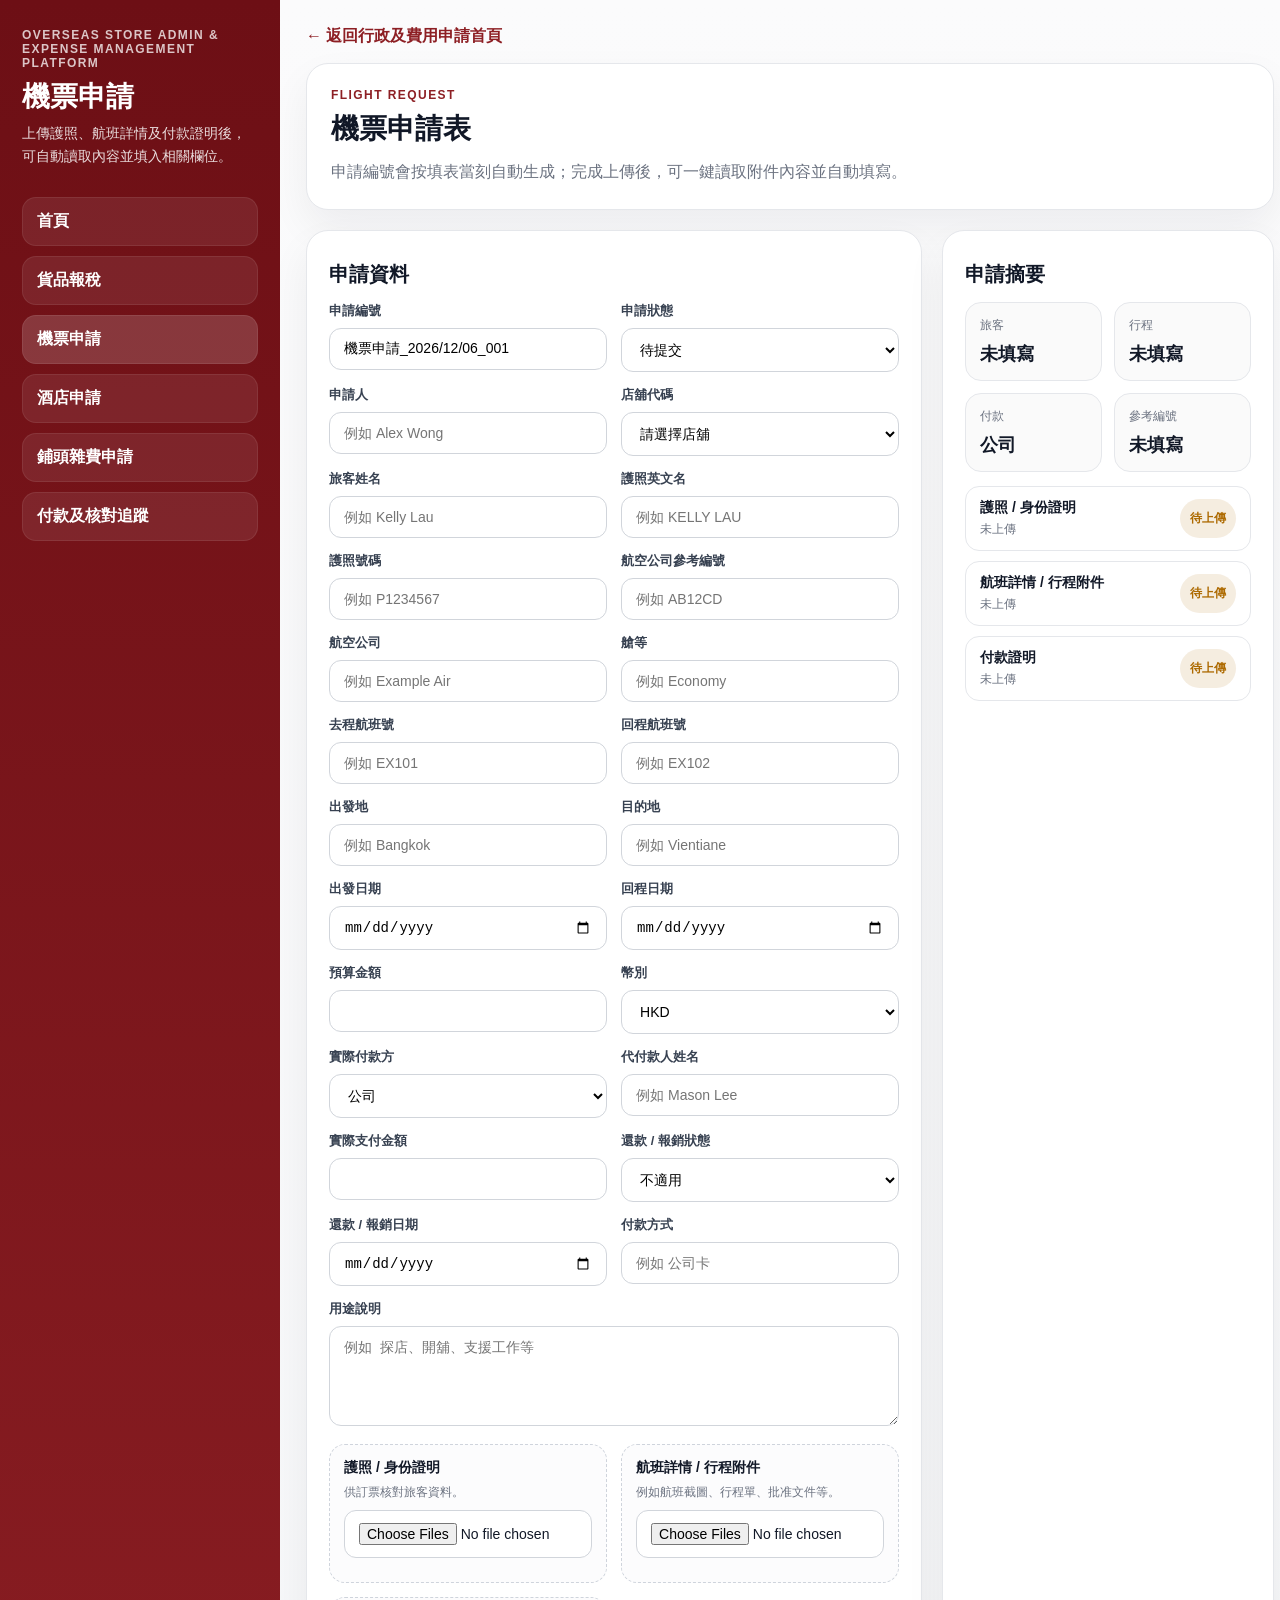
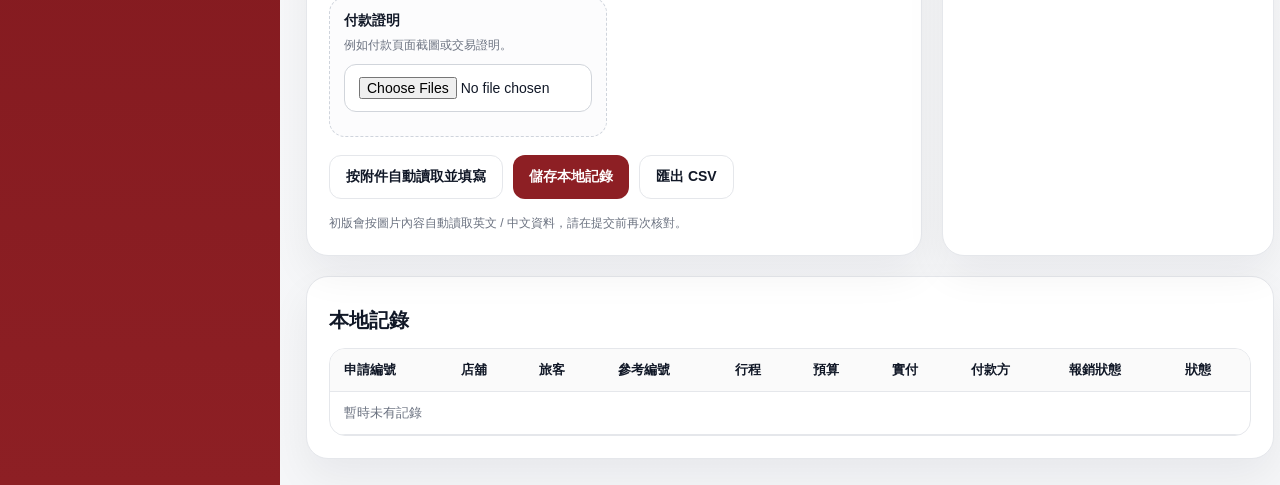
==== modules/flight.html @ 4c0ec584 "Update form automation" ====
<!DOCTYPE html>
<html lang="zh-HK">
<head>
  <meta charset="UTF-8" />
  <meta name="viewport" content="width=device-width, initial-scale=1.0" />
  <title>機票申請｜海外分店行政及費用管理平台</title>
  <link rel="stylesheet" href="../assets/css/styles.css" />
</head>
<body>
  <div class="shell">
    <aside class="sidebar">
      <div class="brand-block">
        <div class="brand-en">Overseas Store Admin &amp; Expense Management Platform</div>
        <h1>機票申請</h1>
        <p>上傳護照、航班詳情及付款證明後，可自動讀取內容並填入相關欄位。</p>
      </div>
      <nav class="menu">
        <a class="menu-item" href="../index.html">首頁</a>
        <a class="menu-item" href="tax.html">貨品報稅</a>
        <a class="menu-item active" href="flight.html">機票申請</a>
        <a class="menu-item" href="hotel.html">酒店申請</a>
        <a class="menu-item" href="store-expense.html">鋪頭雜費申請</a>
        <a class="menu-item" href="payment-tracking.html">付款及核對追蹤</a>
      </nav>
    </aside>

    <main class="main-content">
      <a class="top-link" href="../index.html">← 返回行政及費用申請首頁</a>
      <section class="module-top">
        <div class="module-eyebrow">Flight Request</div>
        <h2>機票申請表</h2>
        <p>申請編號會按填表當刻自動生成；完成上傳後，可一鍵讀取附件內容並自動填寫。</p>
      </section>

      <div class="module-layout">
        <section class="form-card">
          <h3>申請資料</h3>
          <div class="form-grid">
            <div class="field"><label for="requestNo">申請編號</label><input id="requestNo" readonly /></div>
            <div class="field"><label for="status">申請狀態</label><select id="status"><option>待提交</option><option>待審批</option><option>待訂票</option><option>已訂票</option><option>已完成</option></select></div>
            <div class="field"><label for="applicant">申請人</label><input id="applicant" placeholder="例如 Alex Wong" /></div>
            <div class="field"><label for="storeDept">店舖代碼</label><select id="storeDept"><option value="">請選擇店舖</option><option>BA3</option><option>BA5</option><option>BA8</option><option>BA9</option><option>BAA</option><option>BAB</option><option>BAC</option><option>LA1</option><option>AU4</option></select></div>
            <div class="field"><label for="traveler">旅客姓名</label><input id="traveler" placeholder="例如 Kelly Lau" /></div>
            <div class="field"><label for="passportName">護照英文名</label><input id="passportName" placeholder="例如 KELLY LAU" /></div>
            <div class="field"><label for="passportNo">護照號碼</label><input id="passportNo" placeholder="例如 P1234567" /></div>
            <div class="field"><label for="bookingReference">航空公司參考編號</label><input id="bookingReference" placeholder="例如 AB12CD" /></div>
            <div class="field"><label for="airline">航空公司</label><input id="airline" placeholder="例如 Example Air" /></div>
            <div class="field"><label for="cabinClass">艙等</label><input id="cabinClass" placeholder="例如 Economy" /></div>
            <div class="field"><label for="outboundFlightNo">去程航班號</label><input id="outboundFlightNo" placeholder="例如 EX101" /></div>
            <div class="field"><label for="returnFlightNo">回程航班號</label><input id="returnFlightNo" placeholder="例如 EX102" /></div>
            <div class="field"><label for="fromCity">出發地</label><input id="fromCity" placeholder="例如 Bangkok" /></div>
            <div class="field"><label for="toCity">目的地</label><input id="toCity" placeholder="例如 Vientiane" /></div>
            <div class="field"><label for="departDate">出發日期</label><input id="departDate" type="date" /></div>
            <div class="field"><label for="returnDate">回程日期</label><input id="returnDate" type="date" /></div>
            <div class="field"><label for="budget">預算金額</label><input id="budget" type="number" step="0.01" /></div>
            <div class="field"><label for="currency">幣別</label><select id="currency"><option>HKD</option><option>THB</option><option>USD</option><option>RMB</option></select></div>
            <div class="field"><label for="paymentOwner">實際付款方</label><select id="paymentOwner"><option>公司</option><option>申請人</option><option>其他同事代付</option></select></div>
            <div class="field"><label for="advancePayerName">代付款人姓名</label><input id="advancePayerName" placeholder="例如 Mason Lee" /></div>
            <div class="field"><label for="paidAmount">實際支付金額</label><input id="paidAmount" type="number" step="0.01" /></div>
            <div class="field"><label for="reimbursementStatus">還款 / 報銷狀態</label><select id="reimbursementStatus"><option>不適用</option><option>待報銷</option><option>待還款</option><option>已報銷</option><option>已還款</option></select></div>
            <div class="field"><label for="reimbursementDate">還款 / 報銷日期</label><input id="reimbursementDate" type="date" /></div>
            <div class="field"><label for="paymentMethod">付款方式</label><input id="paymentMethod" placeholder="例如 公司卡" /></div>
            <div class="field full"><label for="purpose">用途說明</label><textarea id="purpose" placeholder="例如 探店、開舖、支援工作等"></textarea></div>
          </div>

          <div class="upload-grid">
            <div class="upload-box">
              <h4>護照 / 身份證明</h4>
              <p>供訂票核對旅客資料。</p>
              <input id="passportFile" type="file" accept="image/*,.pdf" multiple />
              <div class="preview-grid" id="passportPreview"></div>
            </div>
            <div class="upload-box">
              <h4>航班詳情 / 行程附件</h4>
              <p>例如航班截圖、行程單、批准文件等。</p>
              <input id="itineraryFile" type="file" accept="image/*,.pdf" multiple />
              <div class="preview-grid" id="itineraryPreview"></div>
            </div>
            <div class="upload-box">
              <h4>付款證明</h4>
              <p>例如付款頁面截圖或交易證明。</p>
              <input id="paymentFile" type="file" accept="image/*,.pdf" multiple />
              <div class="preview-grid" id="paymentPreview"></div>
            </div>
          </div>

          <div class="button-row">
            <button class="btn btn-secondary" id="ocrBtn" type="button">按附件自動讀取並填寫</button>
            <button class="btn btn-primary" id="saveBtn">儲存本地記錄</button>
            <button class="btn btn-secondary" id="exportBtn">匯出 CSV</button>
          </div>
          <div class="note" id="ocrStatus">初版會按圖片內容自動讀取英文 / 中文資料，請在提交前再次核對。</div>
        </section>

        <aside class="status-card">
          <h3>申請摘要</h3>
          <div class="summary-grid">
            <div class="summary-box"><span>旅客</span><strong id="travelerSummary">未填寫</strong></div>
            <div class="summary-box"><span>行程</span><strong id="tripSummary">未填寫</strong></div>
            <div class="summary-box"><span>付款</span><strong id="paymentSummary">未填寫</strong></div>
            <div class="summary-box"><span>參考編號</span><strong id="bookingSummary">未填寫</strong></div>
          </div>
          <div class="status-list">
            <div class="status-item"><div><strong>護照 / 身份證明</strong><span id="passportMeta">未上傳</span></div><div id="passportBadge" class="badge warn">待上傳</div></div>
            <div class="status-item"><div><strong>航班詳情 / 行程附件</strong><span id="itineraryMeta">未上傳</span></div><div id="itineraryBadge" class="badge warn">待上傳</div></div>
            <div class="status-item"><div><strong>付款證明</strong><span id="paymentMeta">未上傳</span></div><div id="paymentBadge" class="badge warn">待上傳</div></div>
          </div>
        </aside>
      </div>

      <section class="table-card">
        <h3>本地記錄</h3>
        <div class="table-wrap">
          <table>
            <thead><tr><th>申請編號</th><th>店舖</th><th>旅客</th><th>參考編號</th><th>行程</th><th>預算</th><th>實付</th><th>付款方</th><th>報銷狀態</th><th>狀態</th></tr></thead>
            <tbody id="recordsBody"><tr><td colspan="10" class="empty-cell">暫時未有記錄</td></tr></tbody>
          </table>
        </div>
      </section>
    </main>
  </div>

  <script src="../assets/js/app.js"></script>
  <script>
    const MODULE_LABEL = '機票申請';
    const MODULE_KEY = 'flight';
    const requestNoEl = document.getElementById('requestNo');
    const fileStore = { passport: [], itinerary: [], payment: [] };
    const previewMap = { passport: document.getElementById('passportPreview'), itinerary: document.getElementById('itineraryPreview'), payment: document.getElementById('paymentPreview') };
    const metaMap = { passport: document.getElementById('passportMeta'), itinerary: document.getElementById('itineraryMeta'), payment: document.getElementById('paymentMeta') };
    const badgeMap = { passport: document.getElementById('passportBadge'), itinerary: document.getElementById('itineraryBadge'), payment: document.getElementById('paymentBadge') };
    const travelerSummary = document.getElementById('travelerSummary');
    const tripSummary = document.getElementById('tripSummary');
    const paymentSummary = document.getElementById('paymentSummary');
    const bookingSummary = document.getElementById('bookingSummary');
    const recordsBody = document.getElementById('recordsBody');
    const ocrStatus = document.getElementById('ocrStatus');

    function setBadge(el, text, type) { el.className = `badge ${type}`; el.textContent = text; }
    function readFileAsDataURL(file) { return new Promise((resolve, reject) => { const reader = new FileReader(); reader.onload = () => resolve(reader.result); reader.onerror = reject; reader.readAsDataURL(file); }); }
    async function handleFiles(type, files) {
      const items = [];
      for (const file of files) items.push({ name: file.name, dataUrl: await readFileAsDataURL(file) });
      fileStore[type] = items;
      previewMap[type].innerHTML = items.map(row => `<img src="${row.dataUrl}" alt="${row.name}">`).join('');
      metaMap[type].textContent = items.length ? `${items.length} 個檔案` : '未上傳';
      setBadge(badgeMap[type], items.length ? '已上傳' : '待上傳', items.length ? 'ok' : 'warn');
    }

    function applyFlightData(data) {
      AppUtils.setInputValue(document.getElementById('passportName'), data.passportName);
      AppUtils.setInputValue(document.getElementById('traveler'), data.traveler);
      AppUtils.setInputValue(document.getElementById('passportNo'), data.passportNo);
      AppUtils.setInputValue(document.getElementById('bookingReference'), data.bookingReference);
      AppUtils.setInputValue(document.getElementById('airline'), data.airline);
      AppUtils.setInputValue(document.getElementById('cabinClass'), data.cabinClass);
      AppUtils.setInputValue(document.getElementById('outboundFlightNo'), data.outboundFlightNo);
      AppUtils.setInputValue(document.getElementById('returnFlightNo'), data.returnFlightNo);
      AppUtils.setInputValue(document.getElementById('fromCity'), data.fromCity);
      AppUtils.setInputValue(document.getElementById('toCity'), data.toCity);
      AppUtils.setInputValue(document.getElementById('departDate'), data.departDate);
      AppUtils.setInputValue(document.getElementById('returnDate'), data.returnDate);
      AppUtils.setInputValue(document.getElementById('currency'), data.currency);
      AppUtils.setInputValue(document.getElementById('paidAmount'), data.paidAmount);
      if (!document.getElementById('budget').value && data.paidAmount) AppUtils.setInputValue(document.getElementById('budget'), data.paidAmount);
    }

    function parseFlightData(passportText, itineraryText, paymentText) {
      const data = {};
      const mrzName = AppUtils.parseMrzName(passportText);
      if (mrzName) { data.passportName = mrzName; data.traveler = mrzName; }
      const passportNo = passportText.match(/\b([A-Z]\d{7,8})\b/);
      if (passportNo) data.passportNo = passportNo[1];
      const booking = itineraryText.match(/(?:參考編號|reference|booking|pnr)\s*[:：]?\s*([A-Z0-9]{5,8})/i);
      if (booking) data.bookingReference = booking[1].toUpperCase();
      const airlineLine = itineraryText.match(/([A-Z][A-Za-z .&-]{2,40})\s+([A-Z]{1,3}\s?\d{2,4})\s+(Economy|Business|Premium Economy|First)/i);
      if (airlineLine) { data.airline = airlineLine[1].trim(); data.outboundFlightNo = airlineLine[2].replace(/\s+/g, ''); data.cabinClass = airlineLine[3]; }
      const flightNos = [...itineraryText.matchAll(/\b([A-Z]{1,3}\s?\d{2,4})\b/g)].map(match => match[1].replace(/\s+/g, ''));
      if (flightNos[0]) data.outboundFlightNo = flightNos[0];
      if (flightNos[1]) data.returnFlightNo = flightNos[1];
      const routeMatches = AppUtils.uniqueBy([...itineraryText.matchAll(/([A-Za-z\u4e00-\u9fff]{2,20})\s*\(([A-Z]{3})\)/g)].map(match => ({ city: match[1], code: match[2] })), item => item.code);
      if (routeMatches[0]) data.fromCity = routeMatches[0].city;
      if (routeMatches[1]) data.toCity = routeMatches[1].city;
      const dates = AppUtils.extractDates(itineraryText);
      if (dates[0]) data.departDate = dates[0];
      if (dates[1]) data.returnDate = dates[1];
      const cabin = itineraryText.match(/\b(Economy|Business|Premium Economy|First)\b/i);
      if (cabin) data.cabinClass = cabin[1];
      const totalMoney = AppUtils.findMoneyByKeywords(paymentText, ['總金額', 'total', 'amount']) || AppUtils.largestMoney(paymentText);
      if (totalMoney) { data.currency = totalMoney.currency; data.paidAmount = totalMoney.amount; }
      return data;
    }

    function buildPayload() {
      AppUtils.ensureRequestNo(requestNoEl, MODULE_LABEL, MODULE_KEY);
      return { moduleType: MODULE_LABEL, requestNo: requestNoEl.value.trim(), status: document.getElementById('status').value, applicant: document.getElementById('applicant').value.trim(), storeDept: document.getElementById('storeDept').value.trim(), traveler: document.getElementById('traveler').value.trim(), passportName: document.getElementById('passportName').value.trim(), passportNo: document.getElementById('passportNo').value.trim(), bookingReference: document.getElementById('bookingReference').value.trim(), airline: document.getElementById('airline').value.trim(), cabinClass: document.getElementById('cabinClass').value.trim(), outboundFlightNo: document.getElementById('outboundFlightNo').value.trim(), returnFlightNo: document.getElementById('returnFlightNo').value.trim(), fromCity: document.getElementById('fromCity').value.trim(), toCity: document.getElementById('toCity').value.trim(), departDate: document.getElementById('departDate').value, returnDate: document.getElementById('returnDate').value, budget: Number(document.getElementById('budget').value || 0), currency: document.getElementById('currency').value, paymentOwner: document.getElementById('paymentOwner').value, advancePayerName: document.getElementById('advancePayerName').value.trim(), paidAmount: Number(document.getElementById('paidAmount').value || 0), reimbursementStatus: document.getElementById('reimbursementStatus').value, reimbursementDate: document.getElementById('reimbursementDate').value, paymentMethod: document.getElementById('paymentMethod').value.trim(), purpose: document.getElementById('purpose').value.trim(), files: fileStore, createdAt: new Date().toISOString() };
    }

    function refreshSummary() {
      travelerSummary.textContent = document.getElementById('traveler').value.trim() || '未填寫';
      const fromCity = document.getElementById('fromCity').value.trim();
      const toCity = document.getElementById('toCity').value.trim();
      tripSummary.textContent = fromCity && toCity ? `${fromCity} → ${toCity}` : '未填寫';
      const paymentOwner = document.getElementById('paymentOwner').value;
      const paidAmount = Number(document.getElementById('paidAmount').value || 0);
      paymentSummary.textContent = paidAmount > 0 ? `${paymentOwner} / ${AppUtils.money(paidAmount)}` : paymentOwner || '未填寫';
      bookingSummary.textContent = document.getElementById('bookingReference').value.trim() || '未填寫';
    }

    function renderRecords() {
      const rows = AppUtils.loadRecords(MODULE_KEY);
      recordsBody.innerHTML = rows.length ? rows.map(row => `<tr><td>${AppUtils.escapeHtml(row.requestNo || '')}</td><td>${AppUtils.escapeHtml(row.storeDept || '')}</td><td>${AppUtils.escapeHtml(row.traveler || '')}</td><td>${AppUtils.escapeHtml(row.bookingReference || '')}</td><td>${AppUtils.escapeHtml(row.fromCity || '')} → ${AppUtils.escapeHtml(row.toCity || '')}</td><td>${AppUtils.escapeHtml(AppUtils.money(row.budget))} ${AppUtils.escapeHtml(row.currency || '')}</td><td>${AppUtils.escapeHtml(AppUtils.money(row.paidAmount || 0))}</td><td>${AppUtils.escapeHtml(row.paymentOwner || '')}</td><td>${AppUtils.escapeHtml(row.reimbursementStatus || '')}</td><td>${AppUtils.escapeHtml(row.status || '')}</td></tr>`).join('') : '<tr><td colspan="10" class="empty-cell">暫時未有記錄</td></tr>';
    }

    document.querySelectorAll('input, select, textarea').forEach(el => el.addEventListener('input', refreshSummary));
    document.getElementById('passportFile').addEventListener('change', e => handleFiles('passport', e.target.files));
    document.getElementById('itineraryFile').addEventListener('change', e => handleFiles('itinerary', e.target.files));
    document.getElementById('paymentFile').addEventListener('change', e => handleFiles('payment', e.target.files));
    document.getElementById('ocrBtn').addEventListener('click', async () => {
      if (!fileStore.passport.length && !fileStore.itinerary.length && !fileStore.payment.length) { ocrStatus.textContent = '請先上傳附件，再進行自動讀取。'; return; }
      try {
        const passportResults = await AppUtils.recognizeFiles(fileStore.passport, ocrStatus);
        const itineraryResults = await AppUtils.recognizeFiles(fileStore.itinerary, ocrStatus);
        const paymentResults = await AppUtils.recognizeFiles(fileStore.payment, ocrStatus);
        const data = parseFlightData(passportResults.map(r => r.text).join('\n'), itineraryResults.map(r => r.text).join('\n'), paymentResults.map(r => r.text).join('\n'));
        applyFlightData(data);
        refreshSummary();
      } catch (error) { ocrStatus.textContent = '自動讀取失敗，請檢查網絡或稍後再試。'; }
    });
    document.getElementById('saveBtn').addEventListener('click', () => { AppUtils.ensureRequestNo(requestNoEl, MODULE_LABEL, MODULE_KEY); AppUtils.saveRecord(MODULE_KEY, buildPayload()); renderRecords(); alert('已儲存到本地記錄。'); });
    document.getElementById('exportBtn').addEventListener('click', () => {
      const rows = AppUtils.loadRecords(MODULE_KEY);
      if (!rows.length) return alert('未有記錄可以匯出。');
      AppUtils.exportCsv('flight-requests.csv', ['申請編號','店舖代碼','申請人','旅客','護照英文名','護照號碼','航空公司','參考編號','去程航班號','回程航班號','出發地','目的地','出發日期','回程日期','預算','幣別','實際付款方','代付款人姓名','實際支付金額','還款/報銷狀態','還款/報銷日期','付款方式','狀態','建立時間'], rows.map(row => [row.requestNo,row.storeDept,row.applicant,row.traveler,row.passportName,row.passportNo,row.airline,row.bookingReference,row.outboundFlightNo,row.returnFlightNo,row.fromCity,row.toCity,row.departDate,row.returnDate,row.budget,row.currency,row.paymentOwner,row.advancePayerName,row.paidAmount,row.reimbursementStatus,row.reimbursementDate,row.paymentMethod,row.status,row.createdAt]));
    });

    AppUtils.ensureRequestNo(requestNoEl, MODULE_LABEL, MODULE_KEY);
    refreshSummary();
    renderRecords();
  </script>
</body>
</html>
---- assets/css/styles.css ----
:root {
  --bg: #f5f6f8;
  --card: #ffffff;
  --line: #e5e7eb;
  --text: #111827;
  --muted: #6b7280;
  --brand: #8d1f24;
  --brand-soft: #f9ecec;
  --green: #0f8b52;
  --amber: #ad6a00;
  --red: #bf1d1d;
  --radius: 22px;
  --shadow: 0 18px 40px rgba(17, 24, 39, 0.06);
}

* { box-sizing: border-box; }

body {
  margin: 0;
  background: linear-gradient(180deg, #fbfbfc 0%, var(--bg) 100%);
  color: var(--text);
  font-family: -apple-system, BlinkMacSystemFont, "Segoe UI", Roboto, "PingFang TC", "Microsoft JhengHei", sans-serif;
}

a { color: inherit; }

.shell {
  min-height: 100vh;
  display: grid;
  grid-template-columns: 280px 1fr;
}

.sidebar {
  background: linear-gradient(180deg, #6d0f15 0%, #8d1f24 100%);
  color: #fff;
  padding: 28px 22px;
  position: sticky;
  top: 0;
  min-height: 100vh;
}

.brand-block {
  margin-bottom: 28px;
}

.brand-en,
.eyebrow,
.section-eyebrow,
.module-eyebrow {
  font-size: 12px;
  font-weight: 800;
  letter-spacing: 0.12em;
  text-transform: uppercase;
}

.brand-en { color: rgba(255,255,255,0.76); margin-bottom: 10px; }

.sidebar h1 {
  margin: 0 0 8px;
  font-size: 28px;
  line-height: 1.2;
}

.sidebar p {
  margin: 0;
  font-size: 14px;
  line-height: 1.7;
  color: rgba(255,255,255,0.86);
}

.menu {
  display: grid;
  gap: 10px;
}

.menu-item {
  display: block;
  text-decoration: none;
  padding: 13px 14px;
  border-radius: 14px;
  background: rgba(255,255,255,0.08);
  border: 1px solid rgba(255,255,255,0.08);
  font-weight: 700;
}

.menu-item:hover,
.menu-item.active {
  background: rgba(255,255,255,0.16);
}

.main-content {
  padding: 26px;
}

.hero-card,
.panel-card,
.form-card,
.status-card,
.table-card,
.module-top {
  background: var(--card);
  border: 1px solid var(--line);
  border-radius: var(--radius);
  box-shadow: var(--shadow);
}

.hero-card,
.module-top {
  padding: 24px;
}

.hero-card h2,
.module-top h2 {
  margin: 8px 0 10px;
  font-size: 28px;
}

.hero-card p,
.module-top p {
  margin: 0;
  color: var(--muted);
  line-height: 1.7;
}

.section-eyebrow,
.eyebrow,
.module-eyebrow { color: var(--brand); }

.hero-meta-grid {
  display: grid;
  grid-template-columns: repeat(3, minmax(0, 1fr));
  gap: 14px;
  margin-top: 20px;
}

.hero-meta-box {
  padding: 16px;
  border-radius: 16px;
  background: #faf7f7;
  border: 1px solid #f0d9db;
}

.hero-meta-box span {
  display: block;
  font-size: 12px;
  color: var(--muted);
  margin-bottom: 8px;
}

.hero-meta-box strong {
  font-size: 15px;
  line-height: 1.5;
}

.feature-grid {
  display: grid;
  gap: 16px;
  margin-top: 22px;
}

.feature-grid.five-col {
  grid-template-columns: repeat(5, minmax(0, 1fr));
}

.feature-card {
  text-decoration: none;
  border: 1px solid var(--line);
  background: var(--card);
  border-radius: 20px;
  padding: 18px;
  box-shadow: var(--shadow);
}

.feature-card:hover {
  transform: translateY(-2px);
  transition: 0.2s ease;
}

.feature-index {
  width: 40px;
  height: 40px;
  border-radius: 12px;
  display: inline-flex;
  align-items: center;
  justify-content: center;
  background: var(--brand-soft);
  color: var(--brand);
  font-weight: 900;
  margin-bottom: 12px;
}

.feature-card h3 {
  margin: 0 0 8px;
  font-size: 18px;
}

.feature-card p {
  margin: 0;
  color: var(--muted);
  line-height: 1.7;
  font-size: 14px;
}

.panel-grid {
  display: grid;
  grid-template-columns: repeat(2, minmax(0, 1fr));
  gap: 18px;
  margin-top: 22px;
}

.panel-card {
  padding: 22px;
}

.panel-card h3,
.form-card h3,
.table-card h3,
.status-card h3 {
  margin: 8px 0 14px;
  font-size: 20px;
}

.clean-list {
  margin: 0;
  padding-left: 18px;
  color: var(--muted);
  line-height: 1.9;
}

.module-layout {
  display: grid;
  grid-template-columns: minmax(0, 1.3fr) minmax(320px, 0.7fr);
  gap: 20px;
  margin-top: 20px;
}

.form-card,
.status-card,
.table-card {
  padding: 22px;
}

.form-grid {
  display: grid;
  grid-template-columns: repeat(2, minmax(0, 1fr));
  gap: 14px;
}

.field {
  display: flex;
  flex-direction: column;
  gap: 8px;
}

.field.full {
  grid-column: 1 / -1;
}

label {
  font-size: 13px;
  font-weight: 700;
  color: #374151;
}

input,
select,
textarea {
  width: 100%;
  border: 1px solid #d1d5db;
  border-radius: 12px;
  padding: 12px 14px;
  font-size: 14px;
  outline: none;
  background: #fff;
}

input:focus,
select:focus,
textarea:focus {
  border-color: #c57a7f;
  box-shadow: 0 0 0 4px rgba(141, 31, 36, 0.08);
}

textarea {
  min-height: 100px;
  resize: vertical;
}

.upload-grid {
  display: grid;
  grid-template-columns: repeat(2, minmax(0, 1fr));
  gap: 14px;
  margin-top: 18px;
}

.upload-box {
  border: 1px dashed #cfd4dc;
  border-radius: 16px;
  padding: 14px;
  background: #fcfcfd;
}

.upload-box h4 {
  margin: 0 0 6px;
  font-size: 14px;
}

.upload-box p {
  margin: 0 0 8px;
  font-size: 12px;
  color: var(--muted);
  line-height: 1.6;
}

.preview-grid {
  display: grid;
  grid-template-columns: repeat(2, minmax(0, 1fr));
  gap: 8px;
  margin-top: 10px;
}

.preview-grid img {
  width: 100%;
  height: 120px;
  object-fit: cover;
  border-radius: 12px;
  border: 1px solid var(--line);
  background: #f3f4f6;
}

.button-row {
  display: flex;
  flex-wrap: wrap;
  gap: 10px;
  margin-top: 18px;
}

.btn {
  border: 0;
  border-radius: 12px;
  padding: 12px 16px;
  font-size: 14px;
  font-weight: 800;
  cursor: pointer;
}

.btn-primary {
  background: var(--brand);
  color: #fff;
}

.btn-secondary {
  background: #fff;
  border: 1px solid var(--line);
  color: var(--text);
}

.status-list {
  display: grid;
  gap: 10px;
}

.status-item {
  border: 1px solid var(--line);
  border-radius: 14px;
  padding: 12px 14px;
  display: flex;
  justify-content: space-between;
  gap: 12px;
}

.status-item strong {
  display: block;
  font-size: 14px;
}

.status-item span {
  display: block;
  font-size: 12px;
  color: var(--muted);
  margin-top: 4px;
}

.badge {
  display: inline-flex;
  align-items: center;
  gap: 6px;
  padding: 6px 10px;
  border-radius: 999px;
  font-size: 12px;
  font-weight: 800;
}

.badge.ok { background: rgba(15,139,82,0.12); color: var(--green); }
.badge.warn { background: rgba(173,106,0,0.12); color: var(--amber); }
.badge.bad { background: rgba(191,29,29,0.12); color: var(--red); }

.note {
  margin-top: 14px;
  color: var(--muted);
  font-size: 12px;
  line-height: 1.7;
}

.table-wrap {
  overflow: auto;
  border: 1px solid var(--line);
  border-radius: 16px;
}

.table-card {
  margin-top: 20px;
}

.table-card table {
  width: 100%;
  min-width: 920px;
  border-collapse: collapse;
}

.table-card th,
.table-card td {
  padding: 12px 14px;
  border-bottom: 1px solid var(--line);
  text-align: left;
  vertical-align: top;
  font-size: 13px;
}

.table-card th {
  background: #fafafa;
  font-weight: 800;
}

.empty-cell {
  color: var(--muted);
}

.summary-grid {
  display: grid;
  grid-template-columns: repeat(2, minmax(0, 1fr));
  gap: 12px;
  margin-bottom: 14px;
}

.summary-box {
  padding: 14px;
  border-radius: 16px;
  background: #fafafa;
  border: 1px solid var(--line);
}

.summary-box span {
  display: block;
  font-size: 12px;
  color: var(--muted);
  margin-bottom: 8px;
}

.summary-box strong {
  font-size: 18px;
}

.top-link {
  display: inline-flex;
  text-decoration: none;
  margin-bottom: 16px;
  color: var(--brand);
  font-weight: 800;
}

@media (max-width: 1200px) {
  .feature-grid.five-col { grid-template-columns: repeat(2, minmax(0, 1fr)); }
}

@media (max-width: 980px) {
  .shell { grid-template-columns: 1fr; }
  .sidebar { position: static; min-height: auto; }
  .module-layout,
  .panel-grid,
  .hero-meta-grid,
  .form-grid,
  .upload-grid,
  .summary-grid { grid-template-columns: 1fr; }
  .main-content { padding: 16px; }
}
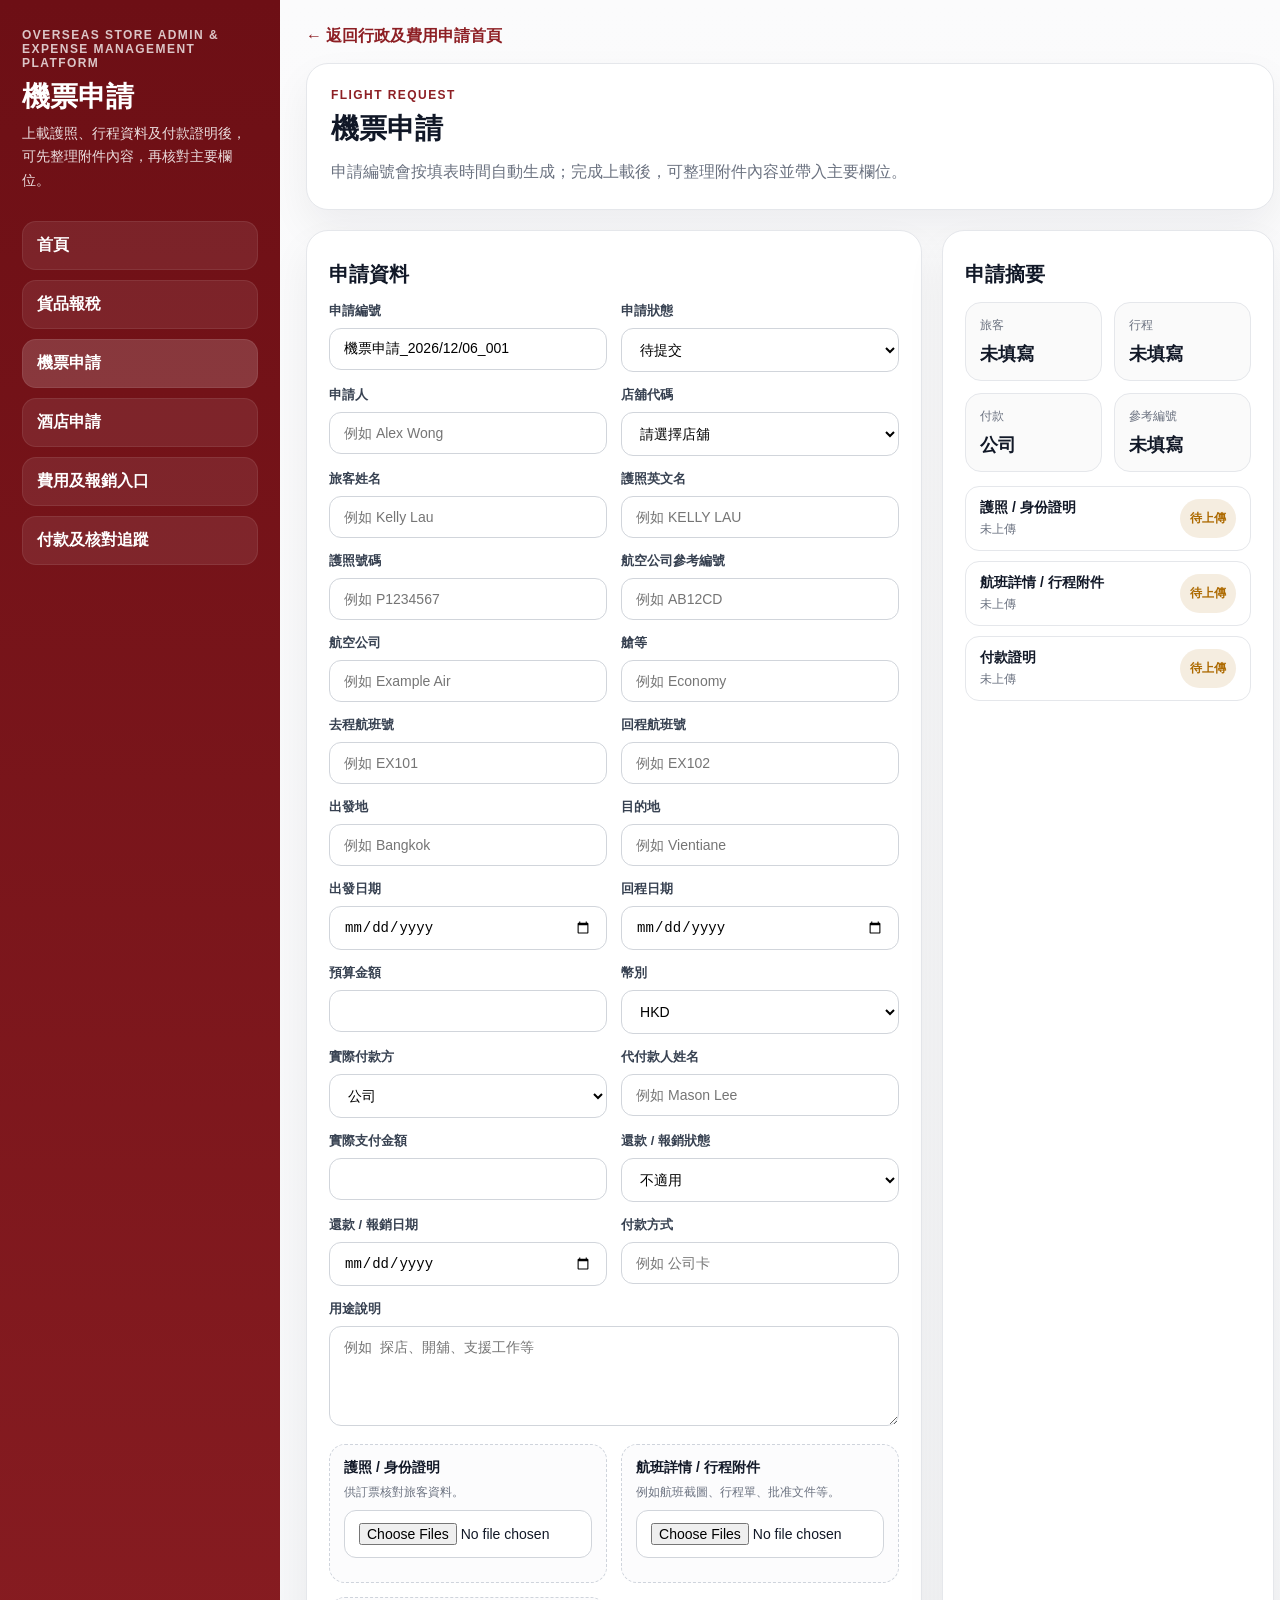
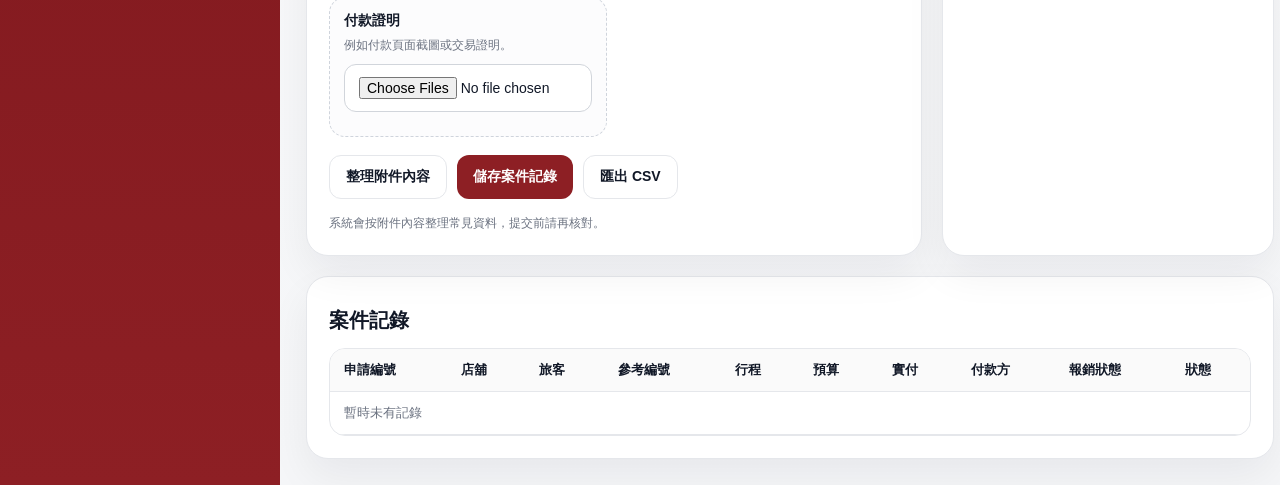
==== commit 6ceb0f5d: "Refine premium wording for tax and flight pages" ====
--- a/modules/flight.html
+++ b/modules/flight.html
@@ -12,14 +12,14 @@
       <div class="brand-block">
         <div class="brand-en">Overseas Store Admin &amp; Expense Management Platform</div>
         <h1>機票申請</h1>
-        <p>上傳護照、航班詳情及付款證明後，可自動讀取內容並填入相關欄位。</p>
+        <p>上載護照、行程資料及付款證明後，可先整理附件內容，再核對主要欄位。</p>
       </div>
       <nav class="menu">
         <a class="menu-item" href="../index.html">首頁</a>
         <a class="menu-item" href="tax.html">貨品報稅</a>
         <a class="menu-item active" href="flight.html">機票申請</a>
         <a class="menu-item" href="hotel.html">酒店申請</a>
-        <a class="menu-item" href="store-expense.html">鋪頭雜費申請</a>
+        <a class="menu-item" href="store-expense.html">費用及報銷入口</a>
         <a class="menu-item" href="payment-tracking.html">付款及核對追蹤</a>
       </nav>
     </aside>
@@ -28,8 +28,8 @@
       <a class="top-link" href="../index.html">← 返回行政及費用申請首頁</a>
       <section class="module-top">
         <div class="module-eyebrow">Flight Request</div>
-        <h2>機票申請表</h2>
-        <p>申請編號會按填表當刻自動生成；完成上傳後，可一鍵讀取附件內容並自動填寫。</p>
+        <h2>機票申請</h2>
+        <p>申請編號會按填表時間自動生成；完成上載後，可整理附件內容並帶入主要欄位。</p>
       </section>
 
       <div class="module-layout">
@@ -85,11 +85,11 @@
           </div>
 
           <div class="button-row">
-            <button class="btn btn-secondary" id="ocrBtn" type="button">按附件自動讀取並填寫</button>
-            <button class="btn btn-primary" id="saveBtn">儲存本地記錄</button>
+            <button class="btn btn-secondary" id="ocrBtn" type="button">整理附件內容</button>
+            <button class="btn btn-primary" id="saveBtn">儲存案件記錄</button>
             <button class="btn btn-secondary" id="exportBtn">匯出 CSV</button>
           </div>
-          <div class="note" id="ocrStatus">初版會按圖片內容自動讀取英文 / 中文資料，請在提交前再次核對。</div>
+          <div class="note" id="ocrStatus">系統會按附件內容整理常見資料，提交前請再核對。</div>
         </section>
 
         <aside class="status-card">
@@ -109,7 +109,7 @@
       </div>
 
       <section class="table-card">
-        <h3>本地記錄</h3>
+        <h3>案件記錄</h3>
         <div class="table-wrap">
           <table>
             <thead><tr><th>申請編號</th><th>店舖</th><th>旅客</th><th>參考編號</th><th>行程</th><th>預算</th><th>實付</th><th>付款方</th><th>報銷狀態</th><th>狀態</th></tr></thead>
@@ -217,7 +217,7 @@
     document.getElementById('itineraryFile').addEventListener('change', e => handleFiles('itinerary', e.target.files));
     document.getElementById('paymentFile').addEventListener('change', e => handleFiles('payment', e.target.files));
     document.getElementById('ocrBtn').addEventListener('click', async () => {
-      if (!fileStore.passport.length && !fileStore.itinerary.length && !fileStore.payment.length) { ocrStatus.textContent = '請先上傳附件，再進行自動讀取。'; return; }
+      if (!fileStore.passport.length && !fileStore.itinerary.length && !fileStore.payment.length) { ocrStatus.textContent = '請先上傳附件，再開始整理。'; return; }
       try {
         const passportResults = await AppUtils.recognizeFiles(fileStore.passport, ocrStatus);
         const itineraryResults = await AppUtils.recognizeFiles(fileStore.itinerary, ocrStatus);
@@ -225,9 +225,9 @@
         const data = parseFlightData(passportResults.map(r => r.text).join('\n'), itineraryResults.map(r => r.text).join('\n'), paymentResults.map(r => r.text).join('\n'));
         applyFlightData(data);
         refreshSummary();
-      } catch (error) { ocrStatus.textContent = '自動讀取失敗，請檢查網絡或稍後再試。'; }
+      } catch (error) { ocrStatus.textContent = '內容整理未完成，請稍後再試或手動補回。'; }
     });
-    document.getElementById('saveBtn').addEventListener('click', () => { AppUtils.ensureRequestNo(requestNoEl, MODULE_LABEL, MODULE_KEY); AppUtils.saveRecord(MODULE_KEY, buildPayload()); renderRecords(); alert('已儲存到本地記錄。'); });
+    document.getElementById('saveBtn').addEventListener('click', () => { AppUtils.ensureRequestNo(requestNoEl, MODULE_LABEL, MODULE_KEY); AppUtils.saveRecord(MODULE_KEY, buildPayload()); renderRecords(); alert('已儲存案件記錄。'); });
     document.getElementById('exportBtn').addEventListener('click', () => {
       const rows = AppUtils.loadRecords(MODULE_KEY);
       if (!rows.length) return alert('未有記錄可以匯出。');
@@ -239,4 +239,4 @@
     renderRecords();
   </script>
 </body>
-</html>
+</html>
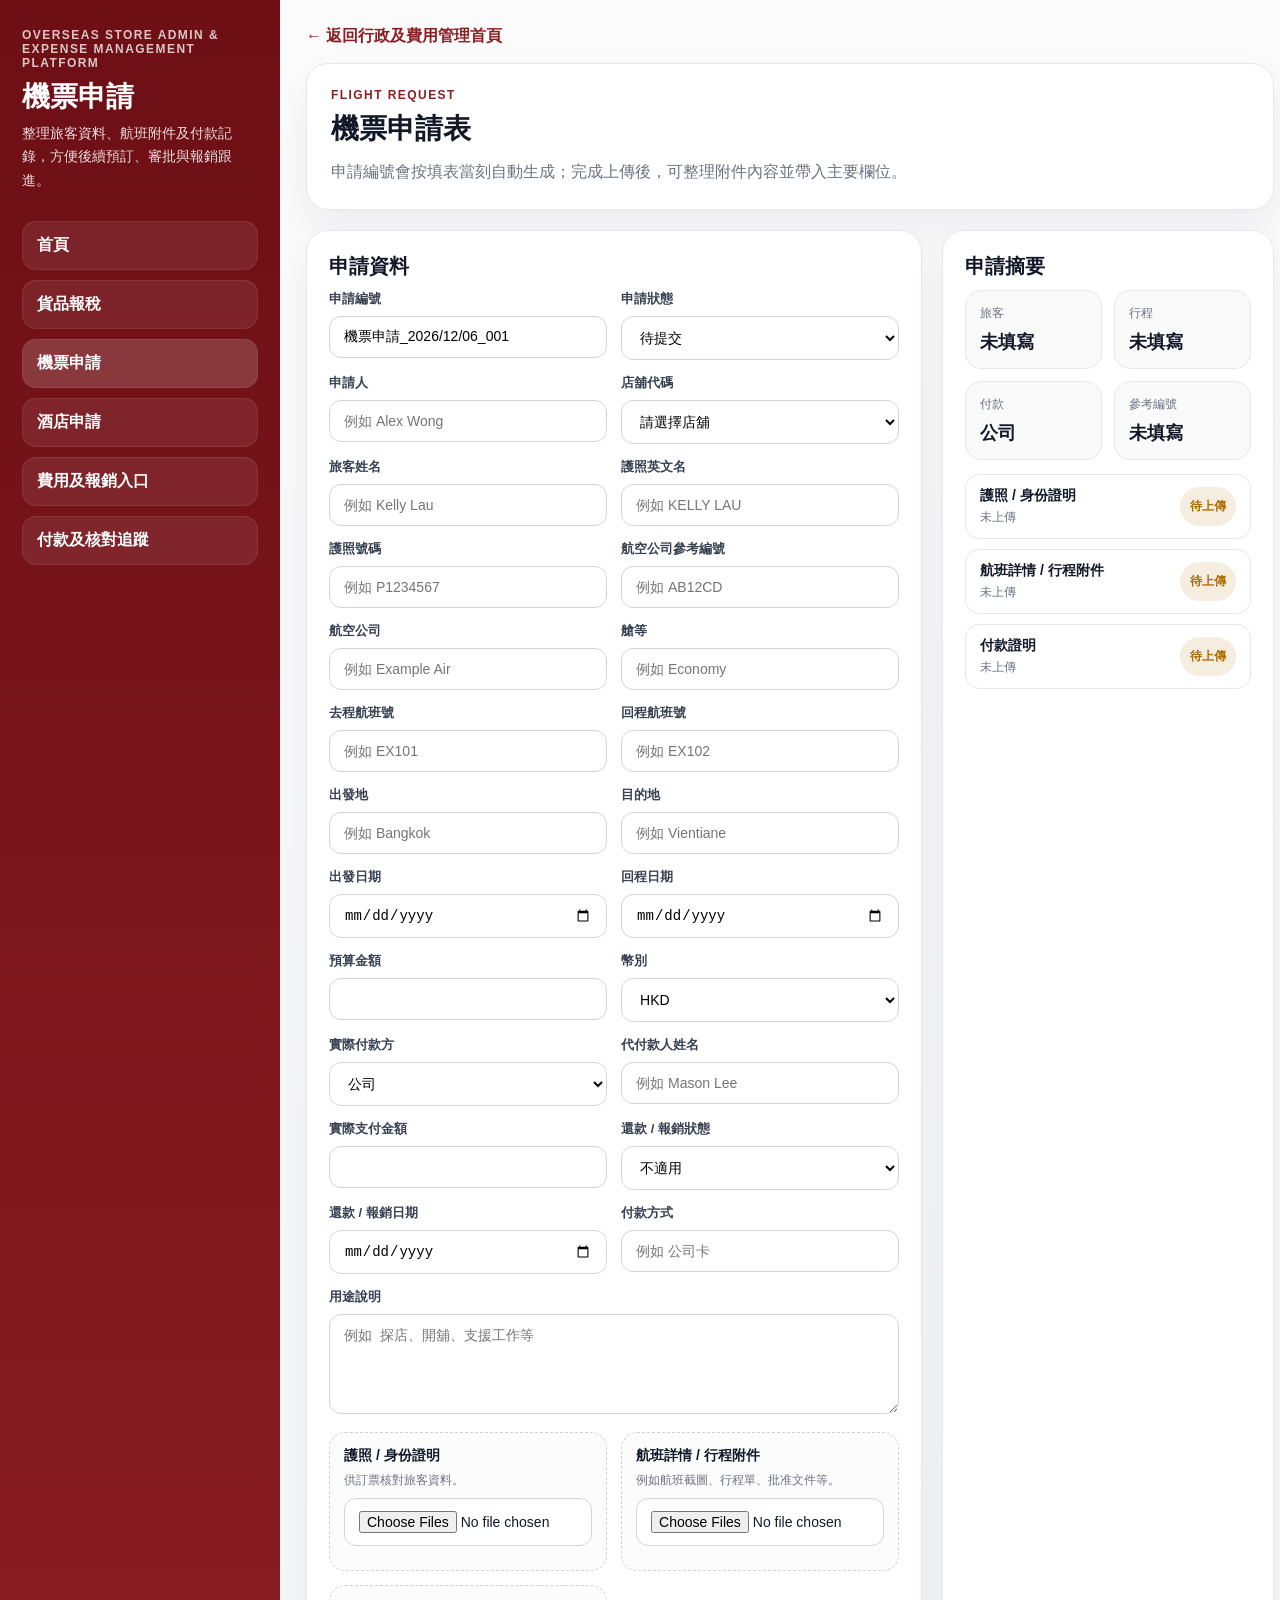
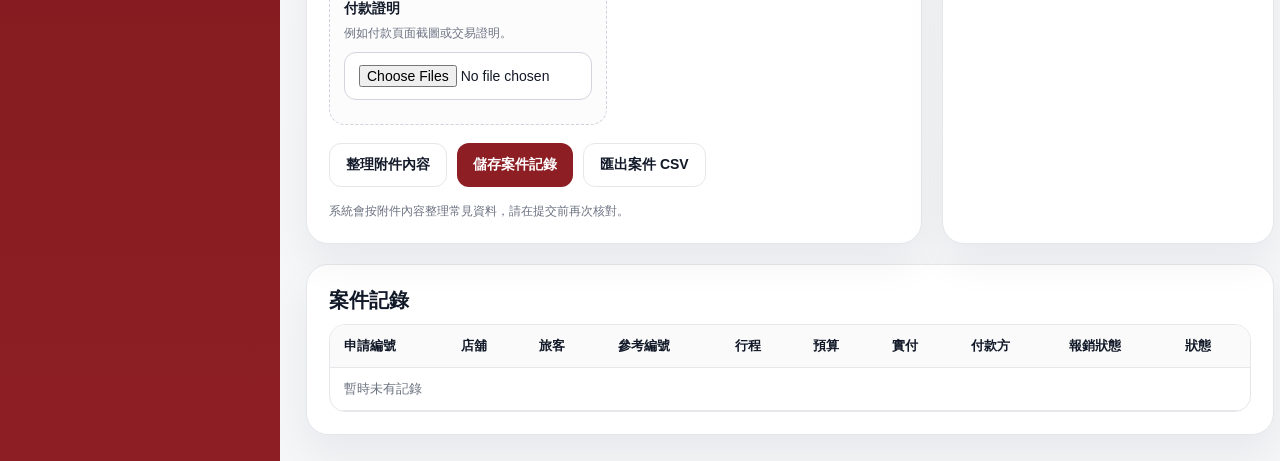
==== commit 16711199: "Unify form copy and extract shared form options" ====
--- a/modules/flight.html
+++ b/modules/flight.html
@@ -12,7 +12,7 @@
       <div class="brand-block">
         <div class="brand-en">Overseas Store Admin &amp; Expense Management Platform</div>
         <h1>機票申請</h1>
-        <p>上載護照、行程資料及付款證明後，可先整理附件內容，再核對主要欄位。</p>
+        <p>整理旅客資料、航班附件及付款記錄，方便後續預訂、審批與報銷跟進。</p>
       </div>
       <nav class="menu">
         <a class="menu-item" href="../index.html">首頁</a>
@@ -25,11 +25,11 @@
     </aside>
 
     <main class="main-content">
-      <a class="top-link" href="../index.html">← 返回行政及費用申請首頁</a>
+      <a class="top-link" href="../index.html">← 返回行政及費用管理首頁</a>
       <section class="module-top">
         <div class="module-eyebrow">Flight Request</div>
-        <h2>機票申請</h2>
-        <p>申請編號會按填表時間自動生成；完成上載後，可整理附件內容並帶入主要欄位。</p>
+        <h2>機票申請表</h2>
+        <p>申請編號會按填表當刻自動生成；完成上傳後，可整理附件內容並帶入主要欄位。</p>
       </section>
 
       <div class="module-layout">
@@ -37,9 +37,9 @@
           <h3>申請資料</h3>
           <div class="form-grid">
             <div class="field"><label for="requestNo">申請編號</label><input id="requestNo" readonly /></div>
-            <div class="field"><label for="status">申請狀態</label><select id="status"><option>待提交</option><option>待審批</option><option>待訂票</option><option>已訂票</option><option>已完成</option></select></div>
+            <div class="field"><label for="status">申請狀態</label><select id="status"></select></div>
             <div class="field"><label for="applicant">申請人</label><input id="applicant" placeholder="例如 Alex Wong" /></div>
-            <div class="field"><label for="storeDept">店舖代碼</label><select id="storeDept"><option value="">請選擇店舖</option><option>BA3</option><option>BA5</option><option>BA8</option><option>BA9</option><option>BAA</option><option>BAB</option><option>BAC</option><option>LA1</option><option>AU4</option></select></div>
+            <div class="field"><label for="storeDept">店舖代碼</label><select id="storeDept"></select></div>
             <div class="field"><label for="traveler">旅客姓名</label><input id="traveler" placeholder="例如 Kelly Lau" /></div>
             <div class="field"><label for="passportName">護照英文名</label><input id="passportName" placeholder="例如 KELLY LAU" /></div>
             <div class="field"><label for="passportNo">護照號碼</label><input id="passportNo" placeholder="例如 P1234567" /></div>
@@ -53,11 +53,11 @@
             <div class="field"><label for="departDate">出發日期</label><input id="departDate" type="date" /></div>
             <div class="field"><label for="returnDate">回程日期</label><input id="returnDate" type="date" /></div>
             <div class="field"><label for="budget">預算金額</label><input id="budget" type="number" step="0.01" /></div>
-            <div class="field"><label for="currency">幣別</label><select id="currency"><option>HKD</option><option>THB</option><option>USD</option><option>RMB</option></select></div>
-            <div class="field"><label for="paymentOwner">實際付款方</label><select id="paymentOwner"><option>公司</option><option>申請人</option><option>其他同事代付</option></select></div>
+            <div class="field"><label for="currency">幣別</label><select id="currency"></select></div>
+            <div class="field"><label for="paymentOwner">實際付款方</label><select id="paymentOwner"></select></div>
             <div class="field"><label for="advancePayerName">代付款人姓名</label><input id="advancePayerName" placeholder="例如 Mason Lee" /></div>
             <div class="field"><label for="paidAmount">實際支付金額</label><input id="paidAmount" type="number" step="0.01" /></div>
-            <div class="field"><label for="reimbursementStatus">還款 / 報銷狀態</label><select id="reimbursementStatus"><option>不適用</option><option>待報銷</option><option>待還款</option><option>已報銷</option><option>已還款</option></select></div>
+            <div class="field"><label for="reimbursementStatus">還款 / 報銷狀態</label><select id="reimbursementStatus"></select></div>
             <div class="field"><label for="reimbursementDate">還款 / 報銷日期</label><input id="reimbursementDate" type="date" /></div>
             <div class="field"><label for="paymentMethod">付款方式</label><input id="paymentMethod" placeholder="例如 公司卡" /></div>
             <div class="field full"><label for="purpose">用途說明</label><textarea id="purpose" placeholder="例如 探店、開舖、支援工作等"></textarea></div>
@@ -87,9 +87,9 @@
           <div class="button-row">
             <button class="btn btn-secondary" id="ocrBtn" type="button">整理附件內容</button>
             <button class="btn btn-primary" id="saveBtn">儲存案件記錄</button>
-            <button class="btn btn-secondary" id="exportBtn">匯出 CSV</button>
-          </div>
-          <div class="note" id="ocrStatus">系統會按附件內容整理常見資料，提交前請再核對。</div>
+            <button class="btn btn-secondary" id="exportBtn">匯出案件 CSV</button>
+          </div>
+          <div class="note" id="ocrStatus">系統會按附件內容整理常見資料，請在提交前再次核對。</div>
         </section>
 
         <aside class="status-card">
@@ -121,6 +121,7 @@
   </div>
 
   <script src="../assets/js/app.js"></script>
+  <script src="../assets/js/form-options.js"></script>
   <script>
     const MODULE_LABEL = '機票申請';
     const MODULE_KEY = 'flight';
@@ -135,6 +136,8 @@
     const bookingSummary = document.getElementById('bookingSummary');
     const recordsBody = document.getElementById('recordsBody');
     const ocrStatus = document.getElementById('ocrStatus');
+
+    FormOptions.bindSelects({ statusId: 'status', statusGroup: 'flight', storeId: 'storeDept', currencyId: 'currency', reimbursementId: 'reimbursementStatus', paymentOwnerId: 'paymentOwner' });
 
     function setBadge(el, text, type) { el.className = `badge ${type}`; el.textContent = text; }
     function readFileAsDataURL(file) { return new Promise((resolve, reject) => { const reader = new FileReader(); reader.onload = () => resolve(reader.result); reader.onerror = reject; reader.readAsDataURL(file); }); }
@@ -239,4 +242,4 @@
     renderRecords();
   </script>
 </body>
-</html>+</html>
--- a/assets/css/styles.css
+++ b/assets/css/styles.css
@@ -1,11 +1,15 @@
 :root {
   --bg: #f5f6f8;
+  --bg-soft: #fbfbfc;
   --card: #ffffff;
   --line: #e5e7eb;
+  --line-soft: #f0d9db;
   --text: #111827;
   --muted: #6b7280;
   --brand: #8d1f24;
+  --brand-deep: #6d0f15;
   --brand-soft: #f9ecec;
+  --brand-softer: #faf7f7;
   --green: #0f8b52;
   --amber: #ad6a00;
   --red: #bf1d1d;
@@ -17,7 +21,7 @@
 
 body {
   margin: 0;
-  background: linear-gradient(180deg, #fbfbfc 0%, var(--bg) 100%);
+  background: linear-gradient(180deg, var(--bg-soft) 0%, var(--bg) 100%);
   color: var(--text);
   font-family: -apple-system, BlinkMacSystemFont, "Segoe UI", Roboto, "PingFang TC", "Microsoft JhengHei", sans-serif;
 }
@@ -31,7 +35,7 @@
 }
 
 .sidebar {
-  background: linear-gradient(180deg, #6d0f15 0%, #8d1f24 100%);
+  background: linear-gradient(180deg, var(--brand-deep) 0%, var(--brand) 100%);
   color: #fff;
   padding: 28px 22px;
   position: sticky;
@@ -39,9 +43,7 @@
   min-height: 100vh;
 }
 
-.brand-block {
-  margin-bottom: 28px;
-}
+.brand-block { margin-bottom: 28px; }
 
 .brand-en,
 .eyebrow,
@@ -81,6 +83,7 @@
   background: rgba(255,255,255,0.08);
   border: 1px solid rgba(255,255,255,0.08);
   font-weight: 700;
+  transition: 0.2s ease;
 }
 
 .menu-item:hover,
@@ -88,16 +91,17 @@
   background: rgba(255,255,255,0.16);
 }
 
-.main-content {
-  padding: 26px;
-}
+.main-content { padding: 26px; }
 
 .hero-card,
 .panel-card,
 .form-card,
 .status-card,
 .table-card,
-.module-top {
+.module-top,
+.metric-card,
+.kpi-card,
+.highlight-card {
   background: var(--card);
   border: 1px solid var(--line);
   border-radius: var(--radius);
@@ -105,9 +109,7 @@
 }
 
 .hero-card,
-.module-top {
-  padding: 24px;
-}
+.module-top { padding: 24px; }
 
 .hero-card h2,
 .module-top h2 {
@@ -126,36 +128,93 @@
 .eyebrow,
 .module-eyebrow { color: var(--brand); }
 
-.hero-meta-grid {
-  display: grid;
-  grid-template-columns: repeat(3, minmax(0, 1fr));
+.hero-split {
+  display: grid;
+  grid-template-columns: minmax(0, 1.2fr) minmax(320px, 0.8fr);
+  gap: 20px;
+  align-items: stretch;
+}
+
+.hero-actions {
+  display: flex;
+  flex-wrap: wrap;
+  gap: 10px;
+  margin-top: 20px;
+}
+
+.hero-info-stack {
+  display: grid;
   gap: 14px;
-  margin-top: 20px;
-}
-
-.hero-meta-box {
-  padding: 16px;
-  border-radius: 16px;
-  background: #faf7f7;
-  border: 1px solid #f0d9db;
-}
-
-.hero-meta-box span {
+}
+
+.hero-info-card {
+  padding: 18px;
+  border-radius: 18px;
+  background: var(--brand-softer);
+  border: 1px solid var(--line-soft);
+}
+
+.hero-info-card span,
+.kpi-label,
+.metric-card span,
+.summary-box span {
   display: block;
   font-size: 12px;
   color: var(--muted);
   margin-bottom: 8px;
 }
 
-.hero-meta-box strong {
-  font-size: 15px;
-  line-height: 1.5;
-}
-
+.hero-info-card strong,
+.kpi-value {
+  display: block;
+  font-size: 20px;
+  margin-bottom: 8px;
+}
+
+.hero-info-card p,
+.kpi-note {
+  margin: 0;
+  color: var(--muted);
+  line-height: 1.7;
+  font-size: 13px;
+}
+
+.metric-grid,
+.kpi-grid,
+.highlight-grid,
 .feature-grid {
   display: grid;
   gap: 16px;
   margin-top: 22px;
+}
+
+.metric-grid { grid-template-columns: repeat(3, minmax(0, 1fr)); }
+.kpi-grid { grid-template-columns: repeat(4, minmax(0, 1fr)); }
+.highlight-grid { grid-template-columns: repeat(2, minmax(0, 1fr)); }
+
+.metric-card,
+.kpi-card,
+.highlight-card,
+.panel-card,
+.form-card,
+.status-card,
+.table-card { padding: 22px; }
+
+.metric-card strong,
+.panel-card h3,
+.form-card h3,
+.table-card h3,
+.status-card h3,
+.highlight-card h3 {
+  margin: 0 0 10px;
+  font-size: 20px;
+}
+
+.metric-card p {
+  margin: 0;
+  color: var(--muted);
+  line-height: 1.7;
+  font-size: 14px;
 }
 
 .feature-grid.five-col {
@@ -169,11 +228,11 @@
   border-radius: 20px;
   padding: 18px;
   box-shadow: var(--shadow);
+  transition: 0.2s ease;
 }
 
 .feature-card:hover {
   transform: translateY(-2px);
-  transition: 0.2s ease;
 }
 
 .feature-index {
@@ -201,6 +260,13 @@
   font-size: 14px;
 }
 
+.feature-foot {
+  margin-top: 14px;
+  font-size: 12px;
+  font-weight: 800;
+  color: var(--brand);
+}
+
 .panel-grid {
   display: grid;
   grid-template-columns: repeat(2, minmax(0, 1fr));
@@ -208,36 +274,20 @@
   margin-top: 22px;
 }
 
-.panel-card {
-  padding: 22px;
-}
-
-.panel-card h3,
-.form-card h3,
-.table-card h3,
-.status-card h3 {
-  margin: 8px 0 14px;
-  font-size: 20px;
-}
-
 .clean-list {
   margin: 0;
   padding-left: 18px;
   color: var(--muted);
   line-height: 1.9;
 }
+
+.clean-list-numbered { padding-left: 20px; }
 
 .module-layout {
   display: grid;
   grid-template-columns: minmax(0, 1.3fr) minmax(320px, 0.7fr);
   gap: 20px;
   margin-top: 20px;
-}
-
-.form-card,
-.status-card,
-.table-card {
-  padding: 22px;
 }
 
 .form-grid {
@@ -252,9 +302,7 @@
   gap: 8px;
 }
 
-.field.full {
-  grid-column: 1 / -1;
-}
+.field.full { grid-column: 1 / -1; }
 
 label {
   font-size: 13px;
@@ -336,12 +384,17 @@
 }
 
 .btn {
+  display: inline-flex;
+  align-items: center;
+  justify-content: center;
+  text-decoration: none;
   border: 0;
   border-radius: 12px;
   padding: 12px 16px;
   font-size: 14px;
   font-weight: 800;
   cursor: pointer;
+  transition: 0.2s ease;
 }
 
 .btn-primary {
@@ -349,11 +402,15 @@
   color: #fff;
 }
 
+.btn-primary:hover { filter: brightness(0.96); }
+
 .btn-secondary {
   background: #fff;
   border: 1px solid var(--line);
   color: var(--text);
 }
+
+.btn-secondary:hover { background: #fafafa; }
 
 .status-list {
   display: grid;
@@ -389,6 +446,7 @@
   border-radius: 999px;
   font-size: 12px;
   font-weight: 800;
+  white-space: nowrap;
 }
 
 .badge.ok { background: rgba(15,139,82,0.12); color: var(--green); }
@@ -408,9 +466,7 @@
   border-radius: 16px;
 }
 
-.table-card {
-  margin-top: 20px;
-}
+.table-card { margin-top: 20px; }
 
 .table-card table {
   width: 100%;
@@ -432,9 +488,7 @@
   font-weight: 800;
 }
 
-.empty-cell {
-  color: var(--muted);
-}
+.empty-cell { color: var(--muted); }
 
 .summary-grid {
   display: grid;
@@ -450,15 +504,11 @@
   border: 1px solid var(--line);
 }
 
-.summary-box span {
-  display: block;
-  font-size: 12px;
-  color: var(--muted);
-  margin-bottom: 8px;
-}
-
-.summary-box strong {
-  font-size: 18px;
+.summary-box strong { font-size: 18px; }
+
+.kpi-value {
+  font-size: 28px;
+  line-height: 1.1;
 }
 
 .top-link {
@@ -469,8 +519,14 @@
   font-weight: 800;
 }
 
+@media (max-width: 1320px) {
+  .feature-grid.five-col { grid-template-columns: repeat(3, minmax(0, 1fr)); }
+  .kpi-grid { grid-template-columns: repeat(2, minmax(0, 1fr)); }
+}
+
 @media (max-width: 1200px) {
-  .feature-grid.five-col { grid-template-columns: repeat(2, minmax(0, 1fr)); }
+  .metric-grid,
+  .highlight-grid { grid-template-columns: 1fr; }
 }
 
 @media (max-width: 980px) {
@@ -478,9 +534,20 @@
   .sidebar { position: static; min-height: auto; }
   .module-layout,
   .panel-grid,
-  .hero-meta-grid,
+  .hero-split,
+  .summary-grid,
   .form-grid,
   .upload-grid,
-  .summary-grid { grid-template-columns: 1fr; }
+  .metric-grid,
+  .kpi-grid,
+  .highlight-grid { grid-template-columns: 1fr; }
+  .feature-grid.five-col { grid-template-columns: repeat(2, minmax(0, 1fr)); }
   .main-content { padding: 16px; }
 }
+
+@media (max-width: 640px) {
+  .feature-grid.five-col { grid-template-columns: 1fr; }
+  .hero-card h2,
+  .module-top h2 { font-size: 24px; }
+  .sidebar h1 { font-size: 24px; }
+}
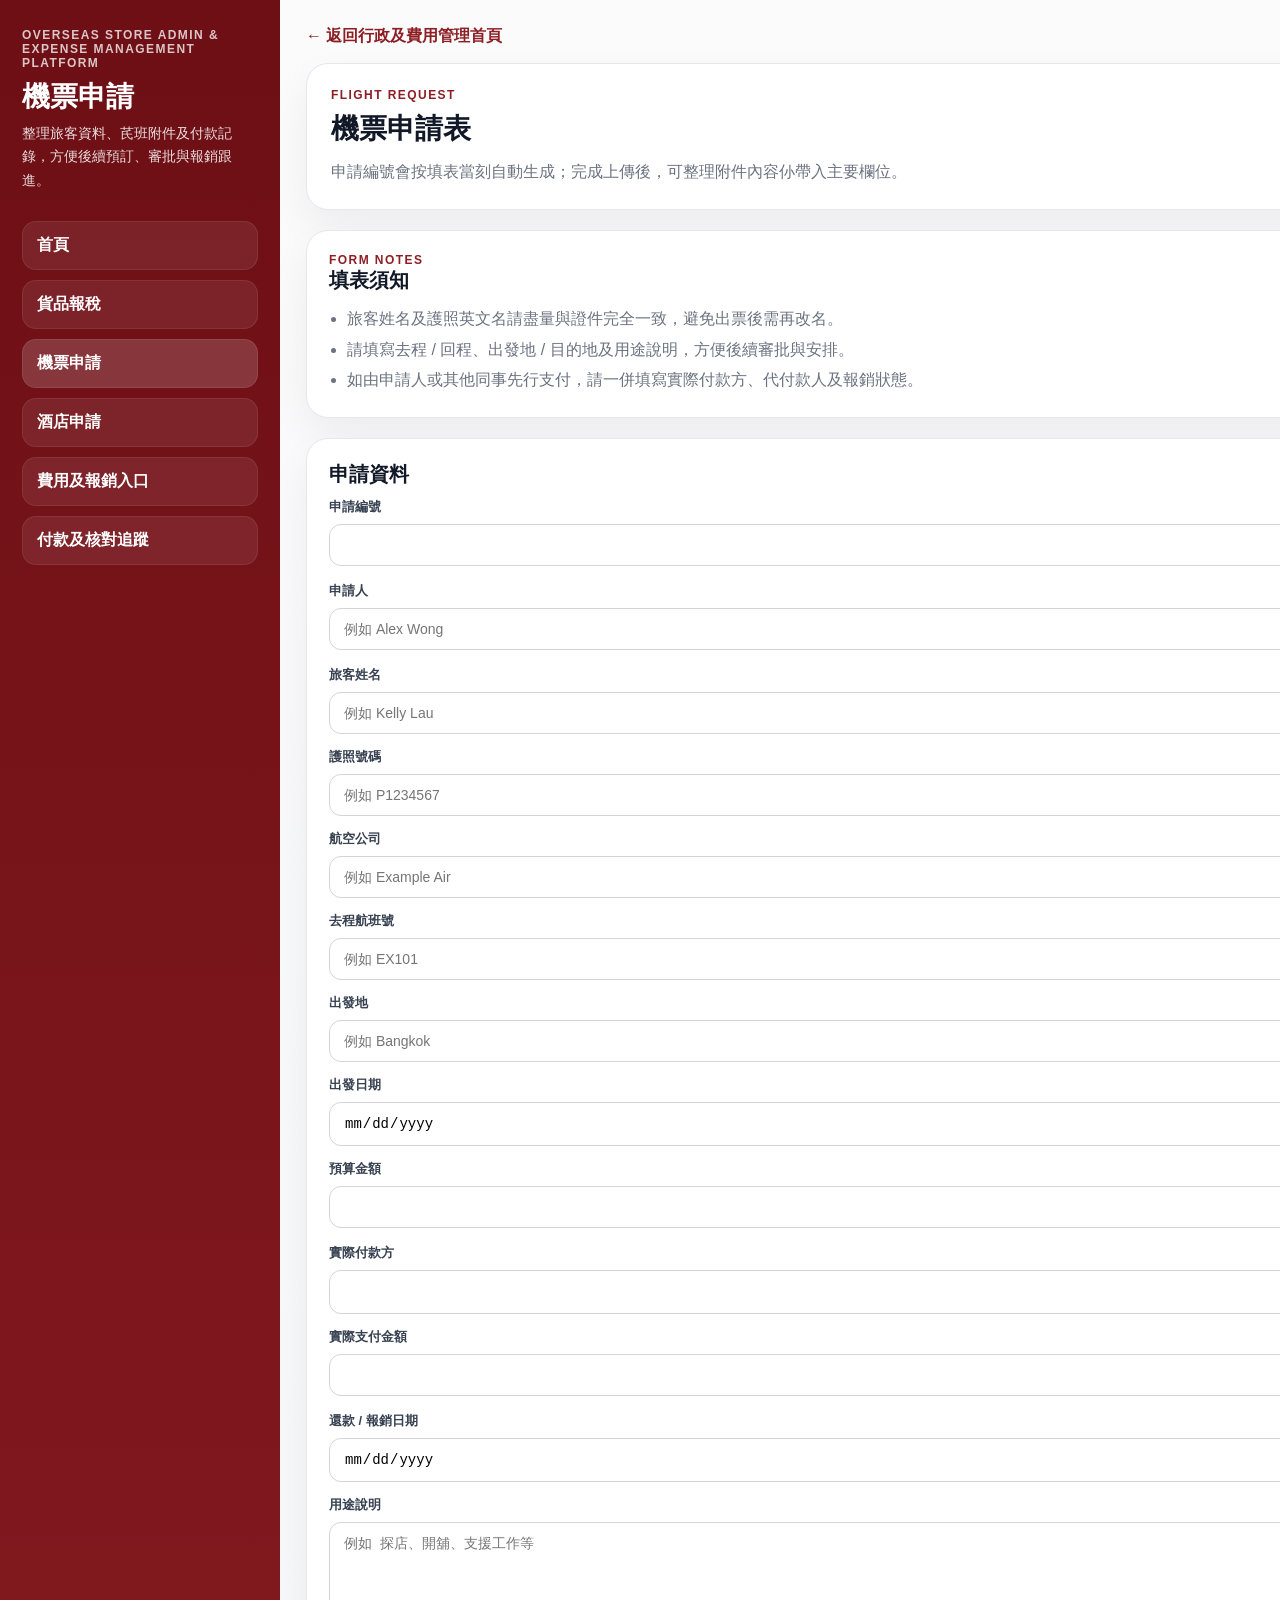
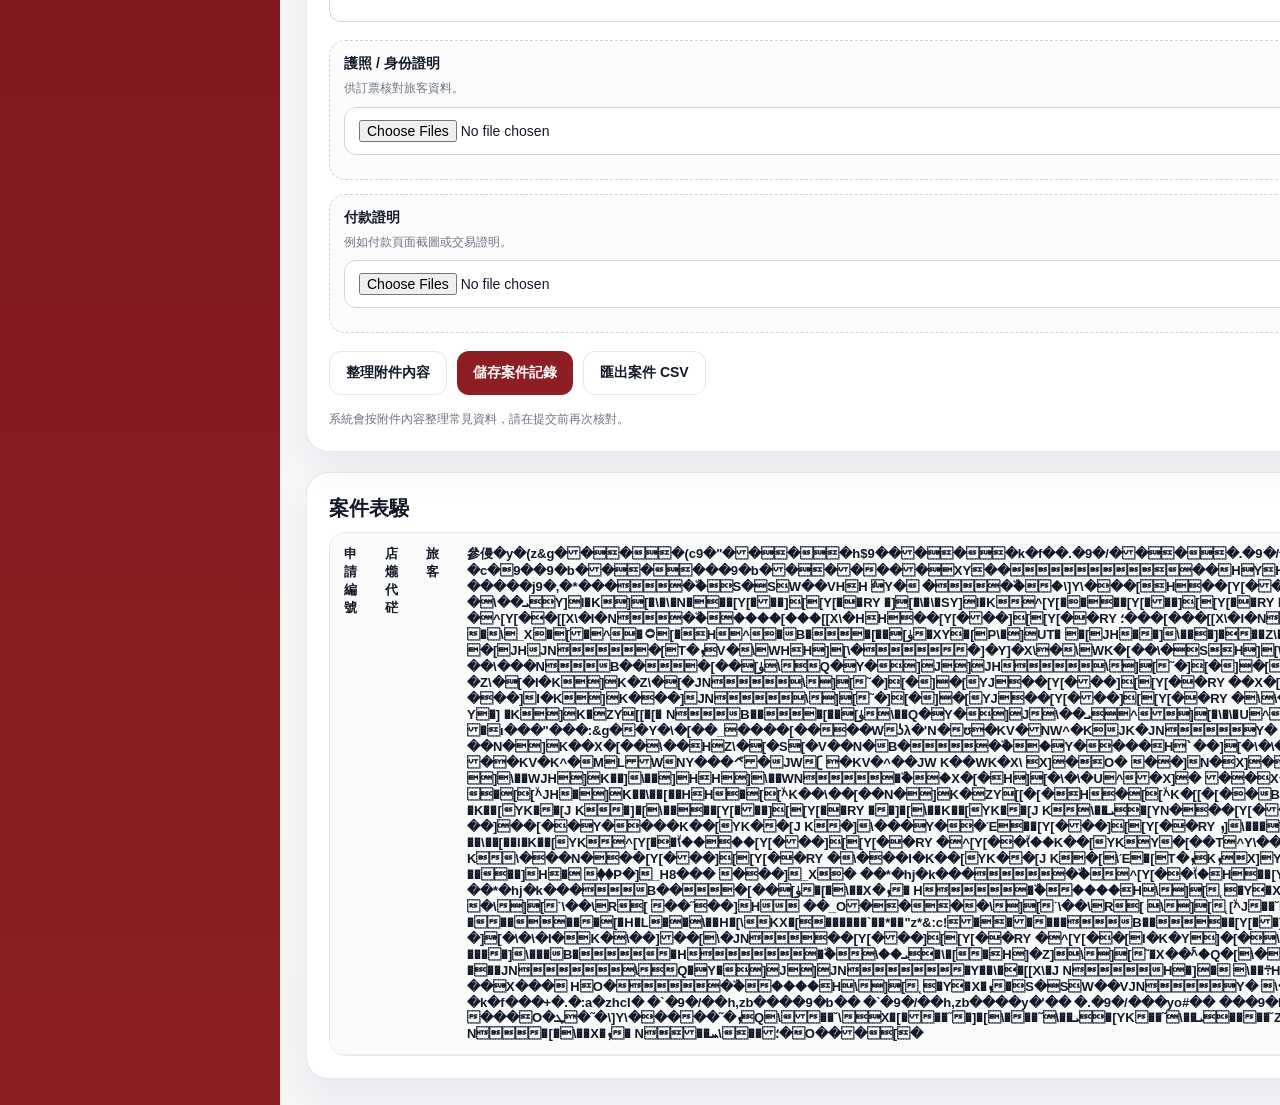
==== commit 662bd102: "Add template download, form notes, and overdue follow-up" ====
--- a/modules/flight.html
+++ b/modules/flight.html
@@ -12,7 +12,7 @@
       <div class="brand-block">
         <div class="brand-en">Overseas Store Admin &amp; Expense Management Platform</div>
         <h1>機票申請</h1>
-        <p>整理旅客資料、航班附件及付款記錄，方便後續預訂、審批與報銷跟進。</p>
+        <p>整理旅客資料、芪班附件及付款記錄，方便後續預訂、審批與報銷跟進。</p>
       </div>
       <nav class="menu">
         <a class="menu-item" href="../index.html">首頁</a>
@@ -29,7 +29,28 @@
       <section class="module-top">
         <div class="module-eyebrow">Flight Request</div>
         <h2>機票申請表</h2>
-        <p>申請編號會按填表當刻自動生成；完成上傳後，可整理附件內容並帶入主要欄位。</p>
+        <p>申請編號會按填表當刻自動生成；完成上傳後，可整理附件內容仦帶入主要欄位。</p>
+      </section>
+
+      <section class="panel-grid" style="margin-top:20px;">
+        <div class="panel-card">
+          <div class="section-eyebrow">Form Notes</div>
+          <h3>填表須知</h3>
+          <ul class="clean-list">
+            <li>旅客姓名及護照英文名請盡量與證件完全一致，避免出票後需再改名。</li>
+            <li>請填寫去程 / 回程、出發地 / 目的地及用途說明，方便後續審批與安排。</li>
+            <li>如由申請人或其他同事先行支付，請一併填寫實際付款方、代付款人及報銷狀態。</li>
+          </ul>
+        </div>
+        <div class="panel-card">
+          <div class="section-eyebrow">Required Attachments</div>
+          <h3>建議附件</h3>
+          <ul class="clean-list">
+            <li>護照 / 身份證明</li>
+            <li>航班詳情 / 行程附件</li>
+            <li>付款證明</li>
+          </ul>
+        </div>
       </section>
 
       <div class="module-layout">
@@ -101,145 +122,1037 @@
             <div class="summary-box"><span>參考編號</span><strong id="bookingSummary">未填寫</strong></div>
           </div>
           <div class="status-list">
-            <div class="status-item"><div><strong>護照 / 身份證明</strong><span id="passportMeta">未上傳</span></div><div id="passportBadge" class="badge warn">待上傳</div></div>
-            <div class="status-item"><div><strong>航班詳情 / 行程附件</strong><span id="itineraryMeta">未上傳</span></div><div id="itineraryBadge" class="badge warn">待上傳</div></div>
-            <div class="status-item"><div><strong>付款證明</strong><span id="paymentMeta">未上傳</span></div><div id="paymentBadge" class="badge warn">待上傳</div></div>
+            <div class="status-item"><div><strong>護照 / 身份證明</strong><span id="passportMeta">未上伽</span></div><div id="passportBadge" class="badge warn">径上傳</div></div>
+            <div class="status-item"><div><strong>航班詳情 / 行程附件</strong><span id="itineraryMeta">未上伽</span></div><div id="itineraryBadge" class="badge warn">弅上伽</div></div>
+            <div class="status-item"><div><strong>付款證明</strong><span id="paymentMeta">未上傳</span></div><div id="paymentBadge" class="badge warn">弅上伽</div></div>
           </div>
         </aside>
       </div>
 
       <section class="table-card">
-        <h3>案件記錄</h3>
+        <h3>案件表騴</h3>
         <div class="table-wrap">
           <table>
-            <thead><tr><th>申請編號</th><th>店舖</th><th>旅客</th><th>參考編號</th><th>行程</th><th>預算</th><th>實付</th><th>付款方</th><th>報銷狀態</th><th>狀態</th></tr></thead>
-            <tbody id="recordsBody"><tr><td colspan="10" class="empty-cell">暫時未有記錄</td></tr></tbody>
-          </table>
-        </div>
-      </section>
-    </main>
-  </div>
-
-  <script src="../assets/js/app.js"></script>
-  <script src="../assets/js/form-options.js"></script>
-  <script>
-    const MODULE_LABEL = '機票申請';
-    const MODULE_KEY = 'flight';
-    const requestNoEl = document.getElementById('requestNo');
-    const fileStore = { passport: [], itinerary: [], payment: [] };
-    const previewMap = { passport: document.getElementById('passportPreview'), itinerary: document.getElementById('itineraryPreview'), payment: document.getElementById('paymentPreview') };
-    const metaMap = { passport: document.getElementById('passportMeta'), itinerary: document.getElementById('itineraryMeta'), payment: document.getElementById('paymentMeta') };
-    const badgeMap = { passport: document.getElementById('passportBadge'), itinerary: document.getElementById('itineraryBadge'), payment: document.getElementById('paymentBadge') };
-    const travelerSummary = document.getElementById('travelerSummary');
-    const tripSummary = document.getElementById('tripSummary');
-    const paymentSummary = document.getElementById('paymentSummary');
-    const bookingSummary = document.getElementById('bookingSummary');
-    const recordsBody = document.getElementById('recordsBody');
-    const ocrStatus = document.getElementById('ocrStatus');
-
-    FormOptions.bindSelects({ statusId: 'status', statusGroup: 'flight', storeId: 'storeDept', currencyId: 'currency', reimbursementId: 'reimbursementStatus', paymentOwnerId: 'paymentOwner' });
-
-    function setBadge(el, text, type) { el.className = `badge ${type}`; el.textContent = text; }
-    function readFileAsDataURL(file) { return new Promise((resolve, reject) => { const reader = new FileReader(); reader.onload = () => resolve(reader.result); reader.onerror = reject; reader.readAsDataURL(file); }); }
-    async function handleFiles(type, files) {
-      const items = [];
-      for (const file of files) items.push({ name: file.name, dataUrl: await readFileAsDataURL(file) });
-      fileStore[type] = items;
-      previewMap[type].innerHTML = items.map(row => `<img src="${row.dataUrl}" alt="${row.name}">`).join('');
-      metaMap[type].textContent = items.length ? `${items.length} 個檔案` : '未上傳';
-      setBadge(badgeMap[type], items.length ? '已上傳' : '待上傳', items.length ? 'ok' : 'warn');
-    }
-
-    function applyFlightData(data) {
-      AppUtils.setInputValue(document.getElementById('passportName'), data.passportName);
-      AppUtils.setInputValue(document.getElementById('traveler'), data.traveler);
-      AppUtils.setInputValue(document.getElementById('passportNo'), data.passportNo);
-      AppUtils.setInputValue(document.getElementById('bookingReference'), data.bookingReference);
-      AppUtils.setInputValue(document.getElementById('airline'), data.airline);
-      AppUtils.setInputValue(document.getElementById('cabinClass'), data.cabinClass);
-      AppUtils.setInputValue(document.getElementById('outboundFlightNo'), data.outboundFlightNo);
-      AppUtils.setInputValue(document.getElementById('returnFlightNo'), data.returnFlightNo);
-      AppUtils.setInputValue(document.getElementById('fromCity'), data.fromCity);
-      AppUtils.setInputValue(document.getElementById('toCity'), data.toCity);
-      AppUtils.setInputValue(document.getElementById('departDate'), data.departDate);
-      AppUtils.setInputValue(document.getElementById('returnDate'), data.returnDate);
-      AppUtils.setInputValue(document.getElementById('currency'), data.currency);
-      AppUtils.setInputValue(document.getElementById('paidAmount'), data.paidAmount);
-      if (!document.getElementById('budget').value && data.paidAmount) AppUtils.setInputValue(document.getElementById('budget'), data.paidAmount);
-    }
-
-    function parseFlightData(passportText, itineraryText, paymentText) {
-      const data = {};
-      const mrzName = AppUtils.parseMrzName(passportText);
-      if (mrzName) { data.passportName = mrzName; data.traveler = mrzName; }
-      const passportNo = passportText.match(/\b([A-Z]\d{7,8})\b/);
-      if (passportNo) data.passportNo = passportNo[1];
-      const booking = itineraryText.match(/(?:參考編號|reference|booking|pnr)\s*[:：]?\s*([A-Z0-9]{5,8})/i);
-      if (booking) data.bookingReference = booking[1].toUpperCase();
-      const airlineLine = itineraryText.match(/([A-Z][A-Za-z .&-]{2,40})\s+([A-Z]{1,3}\s?\d{2,4})\s+(Economy|Business|Premium Economy|First)/i);
-      if (airlineLine) { data.airline = airlineLine[1].trim(); data.outboundFlightNo = airlineLine[2].replace(/\s+/g, ''); data.cabinClass = airlineLine[3]; }
-      const flightNos = [...itineraryText.matchAll(/\b([A-Z]{1,3}\s?\d{2,4})\b/g)].map(match => match[1].replace(/\s+/g, ''));
-      if (flightNos[0]) data.outboundFlightNo = flightNos[0];
-      if (flightNos[1]) data.returnFlightNo = flightNos[1];
-      const routeMatches = AppUtils.uniqueBy([...itineraryText.matchAll(/([A-Za-z\u4e00-\u9fff]{2,20})\s*\(([A-Z]{3})\)/g)].map(match => ({ city: match[1], code: match[2] })), item => item.code);
-      if (routeMatches[0]) data.fromCity = routeMatches[0].city;
-      if (routeMatches[1]) data.toCity = routeMatches[1].city;
-      const dates = AppUtils.extractDates(itineraryText);
-      if (dates[0]) data.departDate = dates[0];
-      if (dates[1]) data.returnDate = dates[1];
-      const cabin = itineraryText.match(/\b(Economy|Business|Premium Economy|First)\b/i);
-      if (cabin) data.cabinClass = cabin[1];
-      const totalMoney = AppUtils.findMoneyByKeywords(paymentText, ['總金額', 'total', 'amount']) || AppUtils.largestMoney(paymentText);
-      if (totalMoney) { data.currency = totalMoney.currency; data.paidAmount = totalMoney.amount; }
-      return data;
-    }
-
-    function buildPayload() {
-      AppUtils.ensureRequestNo(requestNoEl, MODULE_LABEL, MODULE_KEY);
-      return { moduleType: MODULE_LABEL, requestNo: requestNoEl.value.trim(), status: document.getElementById('status').value, applicant: document.getElementById('applicant').value.trim(), storeDept: document.getElementById('storeDept').value.trim(), traveler: document.getElementById('traveler').value.trim(), passportName: document.getElementById('passportName').value.trim(), passportNo: document.getElementById('passportNo').value.trim(), bookingReference: document.getElementById('bookingReference').value.trim(), airline: document.getElementById('airline').value.trim(), cabinClass: document.getElementById('cabinClass').value.trim(), outboundFlightNo: document.getElementById('outboundFlightNo').value.trim(), returnFlightNo: document.getElementById('returnFlightNo').value.trim(), fromCity: document.getElementById('fromCity').value.trim(), toCity: document.getElementById('toCity').value.trim(), departDate: document.getElementById('departDate').value, returnDate: document.getElementById('returnDate').value, budget: Number(document.getElementById('budget').value || 0), currency: document.getElementById('currency').value, paymentOwner: document.getElementById('paymentOwner').value, advancePayerName: document.getElementById('advancePayerName').value.trim(), paidAmount: Number(document.getElementById('paidAmount').value || 0), reimbursementStatus: document.getElementById('reimbursementStatus').value, reimbursementDate: document.getElementById('reimbursementDate').value, paymentMethod: document.getElementById('paymentMethod').value.trim(), purpose: document.getElementById('purpose').value.trim(), files: fileStore, createdAt: new Date().toISOString() };
-    }
-
-    function refreshSummary() {
-      travelerSummary.textContent = document.getElementById('traveler').value.trim() || '未填寫';
-      const fromCity = document.getElementById('fromCity').value.trim();
-      const toCity = document.getElementById('toCity').value.trim();
-      tripSummary.textContent = fromCity && toCity ? `${fromCity} → ${toCity}` : '未填寫';
-      const paymentOwner = document.getElementById('paymentOwner').value;
-      const paidAmount = Number(document.getElementById('paidAmount').value || 0);
-      paymentSummary.textContent = paidAmount > 0 ? `${paymentOwner} / ${AppUtils.money(paidAmount)}` : paymentOwner || '未填寫';
-      bookingSummary.textContent = document.getElementById('bookingReference').value.trim() || '未填寫';
-    }
-
-    function renderRecords() {
-      const rows = AppUtils.loadRecords(MODULE_KEY);
-      recordsBody.innerHTML = rows.length ? rows.map(row => `<tr><td>${AppUtils.escapeHtml(row.requestNo || '')}</td><td>${AppUtils.escapeHtml(row.storeDept || '')}</td><td>${AppUtils.escapeHtml(row.traveler || '')}</td><td>${AppUtils.escapeHtml(row.bookingReference || '')}</td><td>${AppUtils.escapeHtml(row.fromCity || '')} → ${AppUtils.escapeHtml(row.toCity || '')}</td><td>${AppUtils.escapeHtml(AppUtils.money(row.budget))} ${AppUtils.escapeHtml(row.currency || '')}</td><td>${AppUtils.escapeHtml(AppUtils.money(row.paidAmount || 0))}</td><td>${AppUtils.escapeHtml(row.paymentOwner || '')}</td><td>${AppUtils.escapeHtml(row.reimbursementStatus || '')}</td><td>${AppUtils.escapeHtml(row.status || '')}</td></tr>`).join('') : '<tr><td colspan="10" class="empty-cell">暫時未有記錄</td></tr>';
-    }
-
-    document.querySelectorAll('input, select, textarea').forEach(el => el.addEventListener('input', refreshSummary));
-    document.getElementById('passportFile').addEventListener('change', e => handleFiles('passport', e.target.files));
-    document.getElementById('itineraryFile').addEventListener('change', e => handleFiles('itinerary', e.target.files));
-    document.getElementById('paymentFile').addEventListener('change', e => handleFiles('payment', e.target.files));
-    document.getElementById('ocrBtn').addEventListener('click', async () => {
-      if (!fileStore.passport.length && !fileStore.itinerary.length && !fileStore.payment.length) { ocrStatus.textContent = '請先上傳附件，再開始整理。'; return; }
-      try {
-        const passportResults = await AppUtils.recognizeFiles(fileStore.passport, ocrStatus);
-        const itineraryResults = await AppUtils.recognizeFiles(fileStore.itinerary, ocrStatus);
-        const paymentResults = await AppUtils.recognizeFiles(fileStore.payment, ocrStatus);
-        const data = parseFlightData(passportResults.map(r => r.text).join('\n'), itineraryResults.map(r => r.text).join('\n'), paymentResults.map(r => r.text).join('\n'));
-        applyFlightData(data);
-        refreshSummary();
-      } catch (error) { ocrStatus.textContent = '內容整理未完成，請稍後再試或手動補回。'; }
-    });
-    document.getElementById('saveBtn').addEventListener('click', () => { AppUtils.ensureRequestNo(requestNoEl, MODULE_LABEL, MODULE_KEY); AppUtils.saveRecord(MODULE_KEY, buildPayload()); renderRecords(); alert('已儲存案件記錄。'); });
-    document.getElementById('exportBtn').addEventListener('click', () => {
-      const rows = AppUtils.loadRecords(MODULE_KEY);
-      if (!rows.length) return alert('未有記錄可以匯出。');
-      AppUtils.exportCsv('flight-requests.csv', ['申請編號','店舖代碼','申請人','旅客','護照英文名','護照號碼','航空公司','參考編號','去程航班號','回程航班號','出發地','目的地','出發日期','回程日期','預算','幣別','實際付款方','代付款人姓名','實際支付金額','還款/報銷狀態','還款/報銷日期','付款方式','狀態','建立時間'], rows.map(row => [row.requestNo,row.storeDept,row.applicant,row.traveler,row.passportName,row.passportNo,row.airline,row.bookingReference,row.outboundFlightNo,row.returnFlightNo,row.fromCity,row.toCity,row.departDate,row.returnDate,row.budget,row.currency,row.paymentOwner,row.advancePayerName,row.paidAmount,row.reimbursementStatus,row.reimbursementDate,row.paymentMethod,row.status,row.createdAt]));
-    });
-
-    AppUtils.ensureRequestNo(requestNoEl, MODULE_LABEL, MODULE_KEY);
-    refreshSummary();
-    renderRecords();
-  </script>
-</body>
-</html>
+            <thead><tr><th>申請編號</th><th>店爖代硭</th><th>旅客</th><th>參僈�y�(z&g�+��+�(c9�"�+��+�h$9��+��+�k�f��.�9�/�+��+�.�9�/���O+��+�`�9�/���/�c�9��9�b�+��+���9�b�+��+�+��+�XY��+��+HYH��X�ܙ+Л�+H��++��+��+�[�H�L��\��H�[\++KX�[������`��*��"z*&:ca+��+�+��+���+O��+�X�O��+�]���+��X�[ۏ��+�XZ[���+�]����+�ܚ\++ܘ�H����\��]+�ڜ��\++��ȏ�+��ܚ\+��+�ܚ\++ܘ�H����\��]+�ڜ�ٛܛK[�+[ۜ˚�ȏ�+��ܚ\+��+�ܚ\+���ۜ�S�SW�P�SH	�����j9�,�*����ۜ�S�SW��VHH	ٛY�+	��ۜ�+�\]Y\���[H��[Y[�+��][[Y[��RY
+	ܙ\]Y\����N�ۜ��[T�ܙHH+�+\��ܝ��K][�\�\�N��K+^[Y[���HN�ۜ�++�]�Y]�X\H+�+\��ܝ���[Y[�+��][[Y[��RY
+	�\��ܝ+�]�Y]��K][�\�\�N���[Y[�+��][[Y[��RY
+	�][�\�\�T+�]�Y]��K+^[Y[����[Y[�+��][[Y[��RY
+	�^[Y[�+�]�Y]��HN�ۜ�Y]SX\H+�+\��ܝ���[Y[�+��][[Y[��RY
+	�\��ܝY]I�K][�\�\�N���[Y[�+��][[Y[��RY
+	�][�\�\�SY]I�K+^[Y[����[Y[�+��][[Y[��RY
+	�^[Y[�Y]I�HN�ۜ��Y�SX\H+�+\��ܝ���[Y[�+��][[Y[��RY
+	�\��ܝ�Y�I�K][�\�\�N���[Y[�+��][[Y[��RY
+	�][�\�\�P�Y�I�K+^[Y[����[Y[�+��][[Y[��RY
+	�^[Y[��Y�I�HN�ۜ�++�]�[\��[[X\�HH��[Y[�+��][[Y[��RY
+	�+�]�[\��[[X\�I�N�ۜ�++�\�[[X\�HH��[Y[�+��][[Y[��RY
+	�+�\�[[X\�I�N�ۜ�+^[Y[��[[X\�HH��[Y[�+��][[Y[��RY
+	�^[Y[��[[X\�I�N�ۜ�����[���[[X\�HH��[Y[�+��][[Y[��RY
+	؛���[���[[X\�I�N�ۜ�+�X�ܙ+Л�+HH��[Y[�+��][[Y[��RY
+	ܙX�ܙ+Л�+I�N�ۜ��ܔ�]+\�H��[Y[�+��][[Y[��RY
+	��ܔ�]+\��N��ܛS�+[ۜ˘�[��[X�+�+�+�]+\�Y�	��]+\��+�]+\�ܛ�\�	ٛY�+	�+�ܙRY�	��ܙQ\+	��\��[��RY�	��\��[��I�+�Z[X�\��[Y[�Y�	ܙZ[X�\��[Y[��]+\��+^[Y[��ۙ\�Y�	�^[Y[��ۙ\��JN��[��[ۈ+�]�Y�J[++^++++\JH+�[+��\�Ә[YHH�Y�H	+�+\_X�[+�^+�۝[�H+^+�B��[��[ۈ+�XY�[P\�]UT�
+�[JH+�+�]+\���]�+��Z\�J
++�\��+�K+�Z�X�
+HO�+��ۜ�+�XY\�H�]��[T�XY\�
+N�+�XY\��ۛ�YH
+
+HO�+�\��+�J+�XY\���\�[+
+N�+�XY\��ۙ\��܈H+�Z�X��+�XY\���XY\�]UT�
+�[JN�JN�B�\�[���[��[ۈ[�Q�[\�++\K�[\�H+�ۜ�][\�H�N�܈
+�ۜ��[Hو�[\�H][\˜+\�
++��[YN��[K��[YK]U\��]�Z]+�XY�[P\�]UT�
+�[JHJN�[T�ܙV�+\WHH][\�++�]�Y]�X\�+\WK�[��\�SH][\˛X\
++���O�[Y�+ܘ�H�+ܛ�˙]U\�H�[+H�+ܛ�˛�[Y_H��
+K���[�	��NY]SX\�+\WK�^+�۝[�H][\˛[���	+�][\˛[��H9`"��l9�b;�#�	��*�."�//I�+�]�Y�J�Y�SX\�+\WK][\˛[���	�m�."�`�I��	�o�y."�`���][\˛[���	�����	��\���NB���[��[ۈ\++Q�Y�+]J]JH+\+][+˜�][�+]�[+YJ��[Y[�+��][[Y[��RY
+	�\��ܝ�[YI�K]K�\��ܝ�[YJN\+][+˜�][�+]�[+YJ��[Y[�+��][[Y[��RY
+	�+�]�[\��K]K�+�]�[\�N\+][+˜�][�+]�[+YJ��[Y[�+��][[Y[��RY
+	�\��ܝ���K]K�\��ܝ��N\+][+˜�][�+]�[+YJ��[Y[�+��][[Y[��RY
+	؛���[�ԙY�\�[��I�K]K�����[�ԙY�\�[��JN\+][+˜�][�+]�[+YJ��[Y[�+��][[Y[��RY
+	�Z\�[�I�K]K�Z\�[�JN\+][+˜�][�+]�[+YJ��[Y[�+��][[Y[��RY
+	��X�[��\���K]K��X�[��\��N\+][+˜�][�+]�[+YJ��[Y[�+��][[Y[��RY
+	��]��[��Y�+���K]K��]��[��Y�+��N\+][+˜�][�+]�[+YJ��[Y[�+��][[Y[��RY
+	ܙ]+\���Y�+���K]K��]+\���Y�+��N\+][+˜�][�+]�[+YJ��[Y[�+��][[Y[��RY
+	ٜ��P�]+I�K]K����P�]+JN\+][+˜�][�+]�[+YJ��[Y[�+��][[Y[��RY
+	���]+I�K]K���]+JN\+][+˜�][�+]�[+YJ��[Y[�+��][[Y[��RY
+	�\\�]I�K]K�\\�]JN\+][+˜�][�+]�[+YJ��[Y[�+��][[Y[��RY
+	ܙ]+\��]I�K]K��]+\��]JN\+][+˜�][�+]�[+YJ��[Y[�+��][[Y[��RY
+	��\��[��I�K]K��\��[��JN\+][+˜�][�+]�[+YJ��[Y[�+��][[Y[��RY
+	�ZY[[�[�	�K]K�ZY[[�[�
+NY�
+Y��[Y[�+��][[Y[��RY
+	؝Y�]	�K��[+YH	��]K�ZY[[�[�
+H\+][+˜�][�+]�[+YJ��[Y[�+��][[Y[��RY
+	؝Y�]	�K]K�ZY[[�[�
+NB���[��[ۈ+\��Q�Y�+]J+\��ܝ^++][�\�\�U^+++^[Y[�^+
+H+�ۜ�]HH+�N�ۜ�\���[YHH\+][+˜\��S\���[YJ+\��ܝ^+
+NY�
+\���[YJH+�]K�\��ܝ�[YHH\���[YN�]K�+�]�[\�H\���[YN�B��ۜ�+\��ܝ��H+\��ܝ^++�X]�
++���KV�W+��JW��NY�
++\��ܝ��H]K�\��ܝ��H+\��ܝ���WN�ۜ�����[��H][�\�\�U^++�X]�
++�ι���"���:&g�+�Y�\�[��_����[��+��W+ʖλ�'N�+ʊ�KV�+NW^�KJK�JNY�
+����[��H]K�����[�ԙY�\�[��HH����[���WK��\+\��\�J
+N�ۜ�Z\�[�S[�HH][�\�\�U^++�X]�
++��KV�V�KV�K^�+��W^̋++JW+���KV�^�K+�W+��+̋+JW+��X�ۛ�^_�\�[�\��+�[Z][HX�ۛ�^_�\��
+K�JNY�
+Z\�[�S[�JH+�]K�Z\�[�HHZ\�[�S[�V�WK�+�[J
+N�]K��]��[��Y�+��HZ\�[�S[�V̗K��\X�J+�+����	��N�]K��X�[��\��HZ\�[�S[�V��N�B��ۜ��Y�+���Hˋ��][�\�\�U^++�X]�[
++���KV�_+�K+�W+��+̋+JW���WK�X\
+X]�O�X]��WK��\X�J+�+����	��JNY�
+�Y�+����JH]K��]��[��Y�+��H�Y�+����NY�
+�Y�+����WJH]K��]+\���Y�+��H�Y�+����WN�ۜ�+��]SX]�\�H\+][+˝[�\]YP�Jˋ��][�\�\�U^++�X]�[
++��KV�K^�+ML++W+NY���^̋+�JW+ʗ
+
+�KV�^��JW
+K��WK�X\
+X]�O�
++��]+N�X]��WK��N�X]�̗HJJK][HO�][K���JNY�
++��]SX]�\��JH]K����P�]+HH+��]SX]�\��K��]+NY�
++��]SX]�\��WJH]K���]+HH+��]SX]�\��WK��]+N�ۜ�]\�H\+][+˙^++�X�]\�][�\�\�U^+
+NY�
+]\��JH]K�\\�]HH]\��NY�
+]\��WJH]K��]+\��]HH]\��WN�ۜ��X�[�H][�\�\�U^++�X]�
++��X�ۛ�^_�\�[�\��+�[Z][HX�ۛ�^_�\��
+W��JNY�
+�X�[�H]K��X�[��\��H�X�[��WN�ۜ�+�[[ۙ^HH\+][+˙�[�[ۙ^P�R�^]�ܙ+�+^[Y[�^++���/za�zhcI�	��[	�	�[[�[�	�JH\+][+˛\��\�[ۙ^J+^[Y[�^+
+NY�
++�[[ۙ^JH+�]K��\��[��HH+�[[ۙ^K��\��[��N�]K�ZY[[�[�H+�[[ۙ^K�[[�[��B�+�]+\��]NB���[��[ۈ�Z[^[�Y
+
+H+\+][+˙[��\�T�\]Y\���+�\]Y\���[+S�SW�P�S+S�SW��VJN+�]+\��+�[�+[U+\N�S�SW�P�S++�\]Y\��Έ+�\]Y\���[+��[+YK�+�[J
+K+�]+\Έ��[Y[�+��][[Y[��RY
+	��]+\��K��[+YK\+X�[����[Y[�+��][[Y[��RY
+	�\+X�[�	�K��[+YK�+�[J
+K+�ܙQ\+���[Y[�+��][[Y[��RY
+	��ܙQ\+	�K��[+YK�+�[J
+K++�]�[\����[Y[�+��][[Y[��RY
+	�+�]�[\��K��[+YK�+�[J
+K+\��ܝ�[YN���[Y[�+��][[Y[��RY
+	�\��ܝ�[YI�K��[+YK�+�[J
+K+\��ܝ�Έ��[Y[�+��][[Y[��RY
+	�\��ܝ���K��[+YK�+�[J
+K����[�ԙY�\�[��N���[Y[�+��][[Y[��RY
+	؛���[�ԙY�\�[��I�K��[+YK�+�[J
+KZ\�[�N���[Y[�+��][[Y[��RY
+	�Z\�[�I�K��[+YK�+�[J
+K�X�[��\�Έ��[Y[�+��][[Y[��RY
+	��X�[��\���K��[+YK�+�[J
+K�]��[��Y�+�Έ��[Y[�+��][[Y[��RY
+	��]��[��Y�+���K��[+YK�+�[J
+K+�]+\���Y�+�Έ��[Y[�+��][[Y[��RY
+	ܙ]+\���Y�+���K��[+YK�+�[J
+K���P�]+N���[Y[�+��][[Y[��RY
+	ٜ��P�]+I�K��[+YK�+�[J
+K+��]+N���[Y[�+��][[Y[��RY
+	���]+I�K��[+YK�+�[J
+K\\�]N���[Y[�+��][[Y[��RY
+	�\\�]I�K��[+YK+�]+\��]N���[Y[�+��][[Y[��RY
+	ܙ]+\��]I�K��[+YK�Y�]��[X�\���[Y[�+��][[Y[��RY
+	؝Y�]	�K��[+YH+
+K�\��[��N���[Y[�+��][[Y[��RY
+	��\��[��I�K��[+YK+^[Y[��ۙ\����[Y[�+��][[Y[��RY
+	�^[Y[��ۙ\��K��[+YKY+�[��T^Y\��[YN���[Y[�+��][[Y[��RY
+	�Y+�[��T^Y\��[YI�K��[+YK�+�[J
+K+ZY[[�[���[X�\���[Y[�+��][[Y[��RY
+	�ZY[[�[�	�K��[+YH+
+K+�Z[X�\��[Y[��]+\Έ��[Y[�+��][[Y[��RY
+	ܙZ[X�\��[Y[��]+\��K��[+YK+�Z[X�\��[Y[�]N���[Y[�+��][[Y[��RY
+	ܙZ[X�\��[Y[�]I�K��[+YK+^[Y[�Y]����[Y[�+��][[Y[��RY
+	�^[Y[�Y]�	�K��[+YK�+�[J
+K++\���N���[Y[�+��][[Y[��RY
+	�+\���I�K��[+YK�+�[J
+K�[\Έ�[T�ܙKܙX]Y]��]�]J
+K��T���+�[��
+HNB���[��[ۈ+�Y��\��[[X\�J
+H+++�]�[\��[[X\�K�^+�۝[�H��[Y[�+��][[Y[��RY
+	�+�]�[\��K��[+YK�+�[J
+H	��*�hj�k����ۜ����P�]+HH��[Y[�+��][[Y[��RY
+	ٜ��P�]+I�K��[+YK�+�[J
+N�ۜ�+��]+HH��[Y[�+��][[Y[��RY
+	���]+I�K��[+YK�+�[J
+N++�\�[[X\�K�^+�۝[�H���P�]+H	��+��]+H�	+ٜ��P�]+_H8���	+���]+_X�	��*�hj�k����ۜ�+^[Y[��ۙ\�H��[Y[�+��][[Y[��RY
+	�^[Y[��ۙ\��K��[+YN�ۜ�+ZY[[�[�H�[X�\���[Y[�+��][[Y[��RY
+	�ZY[[�[�	�K��[+YH+
+N+^[Y[��[[X\�K�^+�۝[�H+ZY[[�[��+�	+�^[Y[��ۙ\�H+�	+�\+][+˛[ۙ^J+ZY[[�[�
+_X�+^[Y[��ۙ\�	��*�hj�k�������[���[[X\�K�^+�۝[�H��[Y[�+��][[Y[��RY
+	؛���[�ԙY�\�[��I�K��[+YK�+�[J
+H	��*�hj�k���B���[��[ۈ+�[�\��X�ܙ+�
+H+�ۜ�+����H\+][+˛�Y�X�ܙ+�S�SW��VJN+�X�ܙ+Л�+K�[��\�SH+���˛[���+���˛X\
++���O�++��+�+�\+][+˙\��\R+[
++��˜�\]Y\���	��_O+��+�+�\+][+˙\��\R+[
++��˜�ܙQ\+	��_O+��+�+�\+][+˙\��\R+[
++��˝+�]�[\�	��_O+��+�+�\+][+˙\��\R+[
++��˘����[�ԙY�\�[��H	��_O+��+�+�\+][+˙\��\R+[
++��˙���P�]+H	��_H8���	+�\+][+˙\��\R+[
++��˝��]+H	��_O+��+�+�\+][+˙\��\R+[
+\+][+˛[ۙ^J+��˘�Y�]
+J_H	+�\+][+˙\��\R+[
++��˘�\��[��H	��_O+��+�+�\+][+˙\��\R+[
+\+][+˛[ۙ^J+��˜ZY[[�[�+
+J_O+��+�+�\+][+˙\��\R+[
++��˜^[Y[��ۙ\�	��_O+��+�+�\+][+˙\��\R+[
++��˜�Z[X�\��[Y[��]+\�	��_O+��+�+�\+][+˙\��\R+[
++��˜�]+\�	��_O+��+�+��
+K���[�	��H�	�++��+��+�[�H�L��\��H�[\++KX�[������`��*��"z*&:c!+��+�+���B����[Y[�+�]Y\�T�[X�ܐ[
+	�[�+]++�[X�++^+\�XI�K��ܑXX�
+[O�[+�Y]�[�\�[�\�	�[�+]	�+�Y��\��[[X\�JJN��[Y[�+��][[Y[��RY
+	�\��ܝ�[I�K�Y]�[�\�[�\�	��[��I�HO�[�Q�[\�	�\��ܝ	�K�\��]+��[\�JN��[Y[�+��][[Y[��RY
+	�][�\�\�Q�[I�K�Y]�[�\�[�\�	��[��I�HO�[�Q�[\�	�][�\�\�I�K�\��]+��[\�JN��[Y[�+��][[Y[��RY
+	�^[Y[��[I�K�Y]�[�\�[�\�	��[��I�HO�[�Q�[\�	�^[Y[�	�K�\��]+��[\�JN��[Y[�+��][[Y[��RY
+	��ܐ���K�Y]�[�\�[�\�	��X���\�[��
+
+HO�+Y�
+Y�[T�ܙK�\��ܝ+�[��	��Y�[T�ܙK�][�\�\�K�[��	��Y�[T�ܙK�^[Y[�+�[��
+H+��ܔ�]+\˝^+�۝[�H	�*��ab9."�`��fa9.���#9a�ze��i���m9�!�� ���+�]+\���B�++�H+�ۜ�+\��ܝ�\�[++�H]�Z]\+][+˜�X��ۚ^�Q�[\��[T�ܙK�\��ܝ+�ܔ�]+\�N�ۜ�][�\�\�T�\�[++�H]�Z]\+][+˜�X��ۚ^�Q�[\��[T�ܙK�][�\�\�K�ܔ�]+\�N�ۜ�+^[Y[��\�[++�H]�Z]\+][+˜�X��ۚ^�Q�[\��[T�ܙK�^[Y[�+�ܔ�]+\�N�ۜ�]HH+\��Q�Y�+]J+\��ܝ�\�[++˛X\
++�O�+��^+
+K���[�	���K][�\�\�T�\�[++˛X\
++�O�+��^+
+K���[�	���K+^[Y[��\�[++˛X\
++�O�+��^+
+K���[�	���JN\++Q�Y�+]J]JN+�Y��\��[[X\�J
+NH�]�
+\��܊H+��ܔ�]+\˝^+�۝[�H	�ai�k�y�m9�!��*�k�9�$;�#:*���#yo�9a�z*i��%��b�b�z(�9f�� ���B�JN��[Y[�+��][[Y[��RY
+	��]�P���K�Y]�[�\�[�\�	��X���
+
+HO�+�\+][+˙[��\�T�\]Y\���+�\]Y\���[+S�SW�P�S+S�SW��VJN�\+][+˜�]�T�X�ܙ
+S�SW��VK�Z[^[�Y
+
+JN�+�[�\��X�ܙ+�
+N�[\�
+	�m�a,�kf9�b9.��*&:c!8� ��N�JN��[Y[�+��][[Y[��RY
+	�^+ܝ���K�Y]�[�\�[�\�	��X���
+
+HO�+�ۜ�+����H\+][+˛�Y�X�ܙ+�S�SW��VJNY�
+\���˛[��
+H+�]+\��[\�
+	��*��"z*&:c!9c��.�yc+�a�� ��N\+][+˙^+ܝ�݊	ٛY�++\�\]Y\�+˘�݉����,�*����:&g��	�n��"%�.���	�	��,�*��.���	���yk���	�+m��i�"�y���d#I�	�+m��i�&g��	�	�"*��n�ak9c�	�	�c��  ���:&g��	�c���"�"*���z&g��	�f��"�"*���z&g��	�a��o9g,	�	����9g,	�	�a��o9��y�'��	�f��"���y�'��	�h$9���	�nh�b)I�	�k�f��.�9�/���I�	�.��.�9�/�.��i��d#I�	�k�f���+�.�:a�zhcI�	�`�9�/��h,zb����9�b��	�`�9�/��h,zb����y�'��	�.�9�/���yo#��	���9�b��	�n�����`�e���K+���˛X\
++���O�ܛ�˜�\]Y\���+��˜�ܙQ\+++��˘\+X�[�++��˝+�]�[\�+��˜\��ܝ�[YK+��˜\��ܝ��+��˘Z\�[�K+��˘����[�ԙY�\�[��K+��˛�]��[��Y�+��+��˜�]+\���Y�+��+��˙���P�]+K+��˝��]+K+��˙\\�]K+��˜�]+\��]K+��˘�Y�]++��˘�\��[��K+��˜^[Y[��ۙ\�+��˘Y+�[��T^Y\��[YK+��˜ZY[[�[�++��˜�Z[X�\��[Y[��]+\�+��˜�Z[X�\��[Y[�]K+��˜^[Y[�Y]�++��˜�]+\�+��˘ܙX]Y]JJNJN�\+][+˙[��\�T�\]Y\���+�\]Y\���[+S�SW�P�S+S�SW��VJN+�Y��\��[[X\�J
+N+�[�\��X�ܙ+�
+N+��ܚ\+��+؛�+O��+�+[�
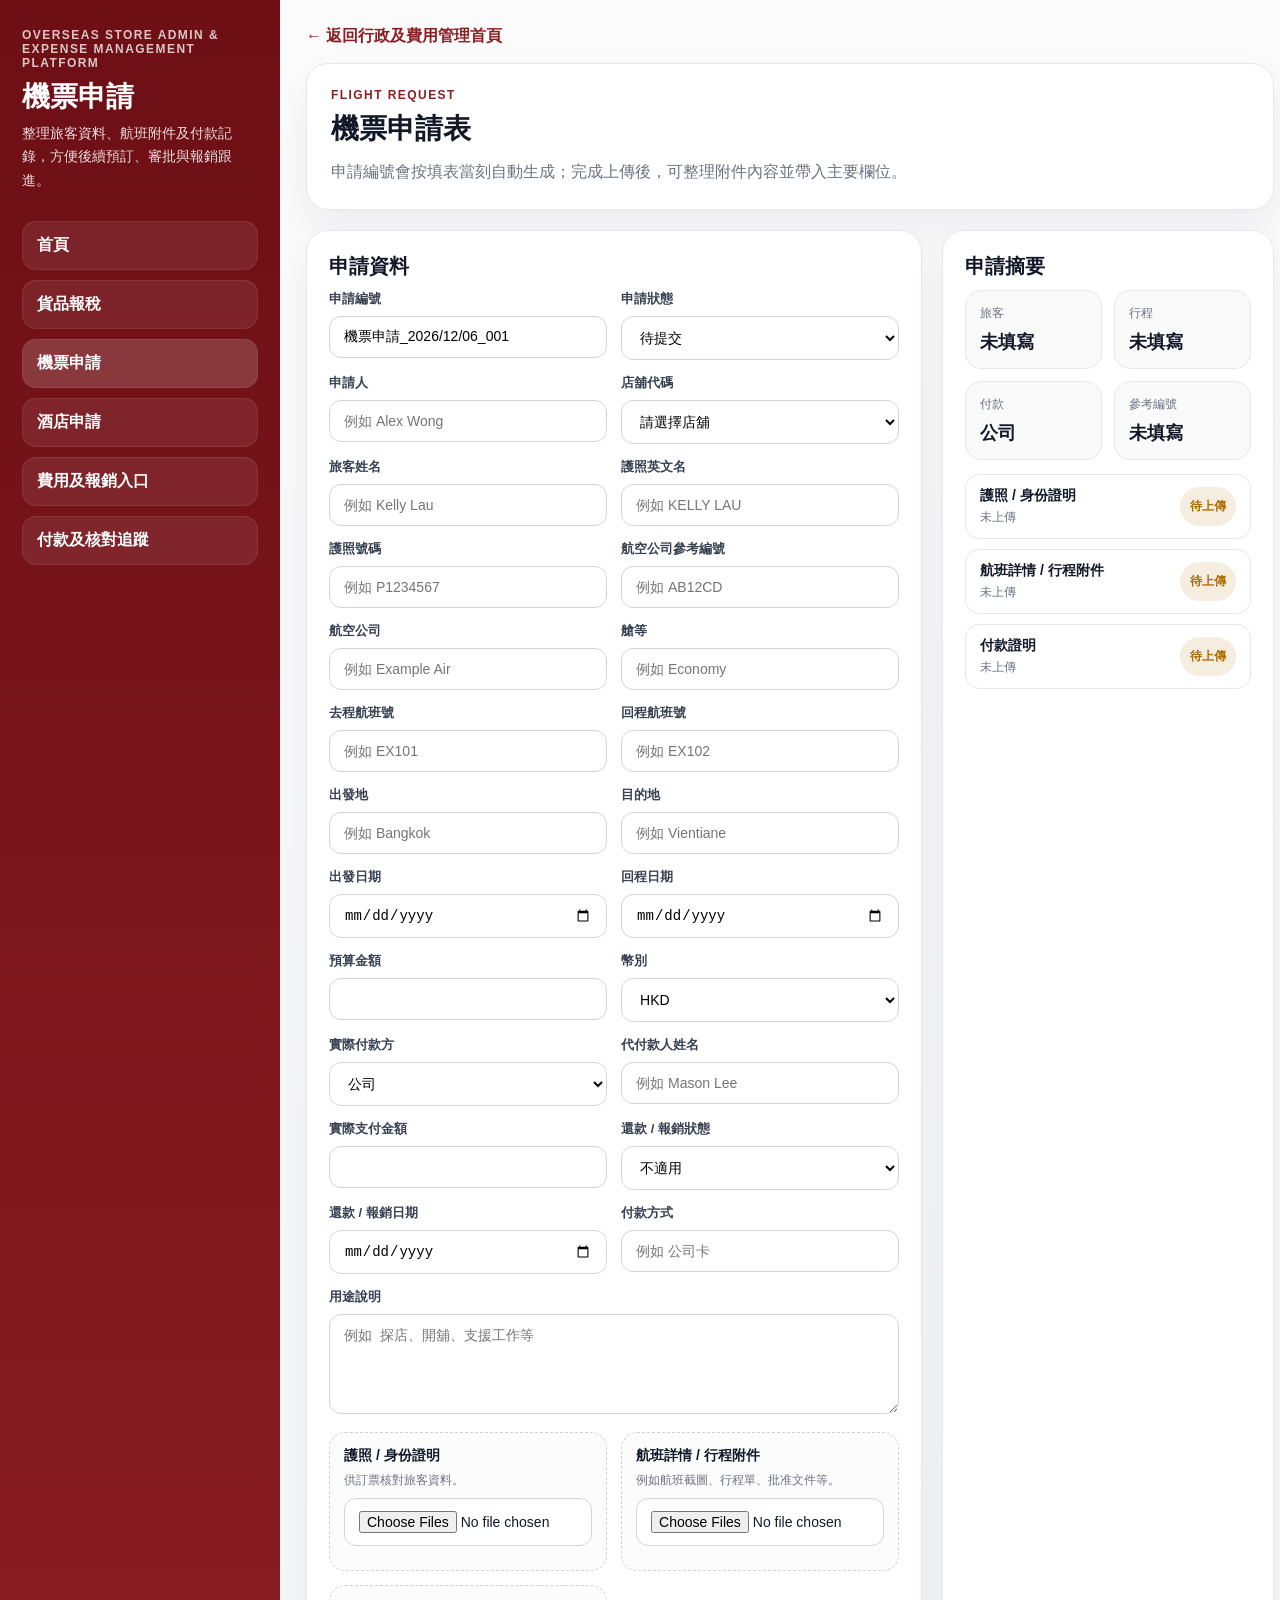
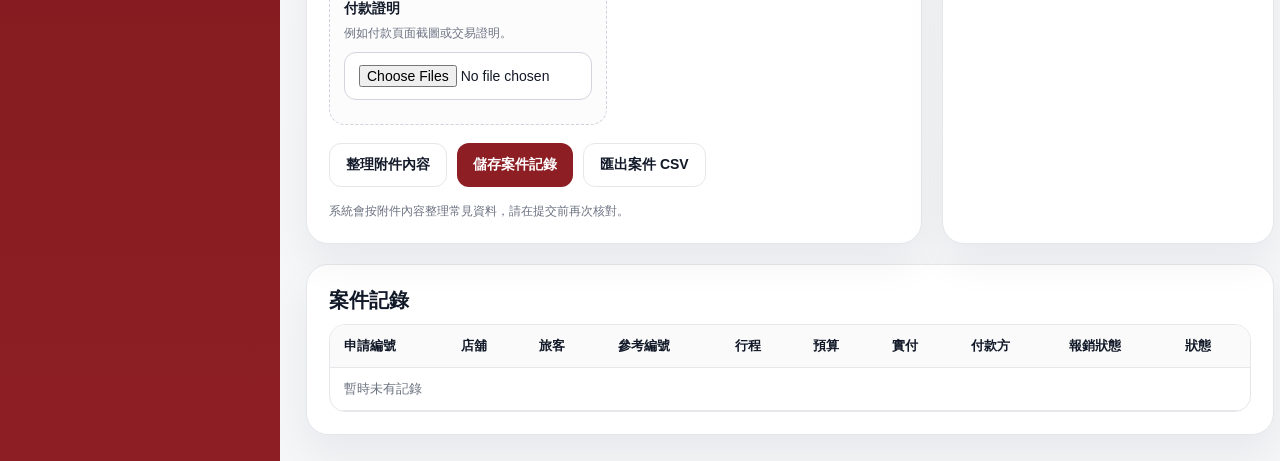
==== commit 4941100a: "Restore clean flight and hotel pages to fix garbled records" ====
--- a/modules/flight.html
+++ b/modules/flight.html
@@ -12,7 +12,7 @@
       <div class="brand-block">
         <div class="brand-en">Overseas Store Admin &amp; Expense Management Platform</div>
         <h1>機票申請</h1>
-        <p>整理旅客資料、芪班附件及付款記錄，方便後續預訂、審批與報銷跟進。</p>
+        <p>整理旅客資料、航班附件及付款記錄，方便後續預訂、審批與報銷跟進。</p>
       </div>
       <nav class="menu">
         <a class="menu-item" href="../index.html">首頁</a>
@@ -29,28 +29,7 @@
       <section class="module-top">
         <div class="module-eyebrow">Flight Request</div>
         <h2>機票申請表</h2>
-        <p>申請編號會按填表當刻自動生成；完成上傳後，可整理附件內容仦帶入主要欄位。</p>
-      </section>
-
-      <section class="panel-grid" style="margin-top:20px;">
-        <div class="panel-card">
-          <div class="section-eyebrow">Form Notes</div>
-          <h3>填表須知</h3>
-          <ul class="clean-list">
-            <li>旅客姓名及護照英文名請盡量與證件完全一致，避免出票後需再改名。</li>
-            <li>請填寫去程 / 回程、出發地 / 目的地及用途說明，方便後續審批與安排。</li>
-            <li>如由申請人或其他同事先行支付，請一併填寫實際付款方、代付款人及報銷狀態。</li>
-          </ul>
-        </div>
-        <div class="panel-card">
-          <div class="section-eyebrow">Required Attachments</div>
-          <h3>建議附件</h3>
-          <ul class="clean-list">
-            <li>護照 / 身份證明</li>
-            <li>航班詳情 / 行程附件</li>
-            <li>付款證明</li>
-          </ul>
-        </div>
+        <p>申請編號會按填表當刻自動生成；完成上傳後，可整理附件內容並帶入主要欄位。</p>
       </section>
 
       <div class="module-layout">
@@ -122,1037 +101,145 @@
             <div class="summary-box"><span>參考編號</span><strong id="bookingSummary">未填寫</strong></div>
           </div>
           <div class="status-list">
-            <div class="status-item"><div><strong>護照 / 身份證明</strong><span id="passportMeta">未上伽</span></div><div id="passportBadge" class="badge warn">径上傳</div></div>
-            <div class="status-item"><div><strong>航班詳情 / 行程附件</strong><span id="itineraryMeta">未上伽</span></div><div id="itineraryBadge" class="badge warn">弅上伽</div></div>
-            <div class="status-item"><div><strong>付款證明</strong><span id="paymentMeta">未上傳</span></div><div id="paymentBadge" class="badge warn">弅上伽</div></div>
+            <div class="status-item"><div><strong>護照 / 身份證明</strong><span id="passportMeta">未上傳</span></div><div id="passportBadge" class="badge warn">待上傳</div></div>
+            <div class="status-item"><div><strong>航班詳情 / 行程附件</strong><span id="itineraryMeta">未上傳</span></div><div id="itineraryBadge" class="badge warn">待上傳</div></div>
+            <div class="status-item"><div><strong>付款證明</strong><span id="paymentMeta">未上傳</span></div><div id="paymentBadge" class="badge warn">待上傳</div></div>
           </div>
         </aside>
       </div>
 
       <section class="table-card">
-        <h3>案件表騴</h3>
+        <h3>案件記錄</h3>
         <div class="table-wrap">
           <table>
-            <thead><tr><th>申請編號</th><th>店爖代硭</th><th>旅客</th><th>參僈�y�(z&g�-��-�(c9�"�-��-�h$9��-��-�k�f��.�9�/�-��-�.�9�/���O-��-�`�9�/���/�c�9��9�b�-��-���9�b�-��-�-��-�XY��-��-HYH��X�ܙ-Л�-H��--��-��-�[�H�L��\��H�[\--KX�[������`��*��"z*&:ca-��-�-��-���-O��-�X�O��-�]���-��X�[ۏ��-�XZ[���-�]����-�ܚ\--ܘ�H����\��]-�ڜ��\--��ȏ�-��ܚ\-��-�ܚ\--ܘ�H����\��]-�ڜ�ٛܛK[�-[ۜ˚�ȏ�-��ܚ\-��-�ܚ\-���ۜ�S�SW�P�SH	�����j9�,�*����ۜ�S�SW��VHH	ٛY�-	��ۜ�-�\]Y\���[H��[Y[�-��][[Y[��RY
-	ܙ\]Y\����N�ۜ��[T�ܙHH-�-\��ܝ��K][�\�\�N��K-^[Y[���HN�ۜ�--�]�Y]�X\H-�-\��ܝ���[Y[�-��][[Y[��RY
-	�\��ܝ-�]�Y]��K][�\�\�N���[Y[�-��][[Y[��RY
-	�][�\�\�T-�]�Y]��K-^[Y[����[Y[�-��][[Y[��RY
-	�^[Y[�-�]�Y]��HN�ۜ�Y]SX\H-�-\��ܝ���[Y[�-��][[Y[��RY
-	�\��ܝY]I�K][�\�\�N���[Y[�-��][[Y[��RY
-	�][�\�\�SY]I�K-^[Y[����[Y[�-��][[Y[��RY
-	�^[Y[�Y]I�HN�ۜ��Y�SX\H-�-\��ܝ���[Y[�-��][[Y[��RY
-	�\��ܝ�Y�I�K][�\�\�N���[Y[�-��][[Y[��RY
-	�][�\�\�P�Y�I�K-^[Y[����[Y[�-��][[Y[��RY
-	�^[Y[��Y�I�HN�ۜ�--�]�[\��[[X\�HH��[Y[�-��][[Y[��RY
-	�-�]�[\��[[X\�I�N�ۜ�--�\�[[X\�HH��[Y[�-��][[Y[��RY
-	�-�\�[[X\�I�N�ۜ�-^[Y[��[[X\�HH��[Y[�-��][[Y[��RY
-	�^[Y[��[[X\�I�N�ۜ�����[���[[X\�HH��[Y[�-��][[Y[��RY
-	؛���[���[[X\�I�N�ۜ�-�X�ܙ-Л�-HH��[Y[�-��][[Y[��RY
-	ܙX�ܙ-Л�-I�N�ۜ��ܔ�]-\�H��[Y[�-��][[Y[��RY
-	��ܔ�]-\��N��ܛS�-[ۜ˘�[��[X�-�-�-�]-\�Y�	��]-\��-�]-\�ܛ�\�	ٛY�-	�-�ܙRY�	��ܙQ\-	��\��[��RY�	��\��[��I�-�Z[X�\��[Y[�Y�	ܙZ[X�\��[Y[��]-\��-^[Y[��ۙ\�Y�	�^[Y[��ۙ\��JN��[��[ۈ-�]�Y�J[--^----\JH-�[-��\�Ә[YHH�Y�H	-�-\_X�[-�^-�۝[�H-^-�B��[��[ۈ-�XY�[P\�]UT�
-�[JH-�-�]-\���]�-��Z\�J
--�\��-�K-�Z�X�
-HO�-��ۜ�-�XY\�H�]��[T�XY\�
-N�-�XY\��ۛ�YH
-
-HO�-�\��-�J-�XY\���\�[-
-N�-�XY\��ۙ\��܈H-�Z�X��-�XY\���XY\�]UT�
-�[JN�JN�B�\�[���[��[ۈ[�Q�[\�--\K�[\�H-�ۜ�][\�H�N�܈
-�ۜ��[Hو�[\�H][\˜-\�
--��[YN��[K��[YK]U\��]�Z]-�XY�[P\�]UT�
-�[JHJN�[T�ܙV�-\WHH][\�--�]�Y]�X\�-\WK�[��\�SH][\˛X\
--���O�[Y�-ܘ�H�-ܛ�˙]U\�H�[-H�-ܛ�˛�[Y_H��
-K���[�	��NY]SX\�-\WK�^-�۝[�H][\˛[���	-�][\˛[��H9`"��l9�b;�#�	��*�."�//I�-�]�Y�J�Y�SX\�-\WK][\˛[���	�m�."�`�I��	�o�y."�`���][\˛[���	�����	��\���NB���[��[ۈ\--Q�Y�-]J]JH-\-][-˜�][�-]�[-YJ��[Y[�-��][[Y[��RY
-	�\��ܝ�[YI�K]K�\��ܝ�[YJN\-][-˜�][�-]�[-YJ��[Y[�-��][[Y[��RY
-	�-�]�[\��K]K�-�]�[\�N\-][-˜�][�-]�[-YJ��[Y[�-��][[Y[��RY
-	�\��ܝ���K]K�\��ܝ��N\-][-˜�][�-]�[-YJ��[Y[�-��][[Y[��RY
-	؛���[�ԙY�\�[��I�K]K�����[�ԙY�\�[��JN\-][-˜�][�-]�[-YJ��[Y[�-��][[Y[��RY
-	�Z\�[�I�K]K�Z\�[�JN\-][-˜�][�-]�[-YJ��[Y[�-��][[Y[��RY
-	��X�[��\���K]K��X�[��\��N\-][-˜�][�-]�[-YJ��[Y[�-��][[Y[��RY
-	��]��[��Y�-���K]K��]��[��Y�-��N\-][-˜�][�-]�[-YJ��[Y[�-��][[Y[��RY
-	ܙ]-\���Y�-���K]K��]-\���Y�-��N\-][-˜�][�-]�[-YJ��[Y[�-��][[Y[��RY
-	ٜ��P�]-I�K]K����P�]-JN\-][-˜�][�-]�[-YJ��[Y[�-��][[Y[��RY
-	���]-I�K]K���]-JN\-][-˜�][�-]�[-YJ��[Y[�-��][[Y[��RY
-	�\\�]I�K]K�\\�]JN\-][-˜�][�-]�[-YJ��[Y[�-��][[Y[��RY
-	ܙ]-\��]I�K]K��]-\��]JN\-][-˜�][�-]�[-YJ��[Y[�-��][[Y[��RY
-	��\��[��I�K]K��\��[��JN\-][-˜�][�-]�[-YJ��[Y[�-��][[Y[��RY
-	�ZY[[�[�	�K]K�ZY[[�[�
-NY�
-Y��[Y[�-��][[Y[��RY
-	؝Y�]	�K��[-YH	��]K�ZY[[�[�
-H\-][-˜�][�-]�[-YJ��[Y[�-��][[Y[��RY
-	؝Y�]	�K]K�ZY[[�[�
-NB���[��[ۈ-\��Q�Y�-]J-\��ܝ^--][�\�\�U^---^[Y[�^-
-H-�ۜ�]HH-�N�ۜ�\���[YHH\-][-˜\��S\���[YJ-\��ܝ^-
-NY�
-\���[YJH-�]K�\��ܝ�[YHH\���[YN�]K�-�]�[\�H\���[YN�B��ۜ�-\��ܝ��H-\��ܝ^--�X]�
--���KV�W-��JW��NY�
--\��ܝ��H]K�\��ܝ��H-\��ܝ���WN�ۜ�����[��H][�\�\�U^--�X]�
--�ι���"���:&g�-�Y�\�[��_����[��-��W-ʖλ�'N�-ʊ�KV�-NW^�KJK�JNY�
-����[��H]K�����[�ԙY�\�[��HH����[���WK��\-\��\�J
-N�ۜ�Z\�[�S[�HH][�\�\�U^--�X]�
--��KV�V�KV�K^�-��W^̋--JW-���KV�^�K-�W-��-̋-JW-��X�ۛ�^_�\�[�\��-�[Z][HX�ۛ�^_�\��
-K�JNY�
-Z\�[�S[�JH-�]K�Z\�[�HHZ\�[�S[�V�WK�-�[J
-N�]K��]��[��Y�-��HZ\�[�S[�V̗K��\X�J-�-����	��N�]K��X�[��\��HZ\�[�S[�V��N�B��ۜ��Y�-���Hˋ��][�\�\�U^--�X]�[
--���KV�_-�K-�W-��-̋-JW���WK�X\
-X]�O�X]��WK��\X�J-�-����	��JNY�
-�Y�-����JH]K��]��[��Y�-��H�Y�-����NY�
-�Y�-����WJH]K��]-\���Y�-��H�Y�-����WN�ۜ�-��]SX]�\�H\-][-˝[�\]YP�Jˋ��][�\�\�U^--�X]�[
--��KV�K^�-ML--W-NY���^̋-�JW-ʗ
-
-�KV�^��JW
-K��WK�X\
-X]�O�
--��]-N�X]��WK��N�X]�̗HJJK][HO�][K���JNY�
--��]SX]�\��JH]K����P�]-HH-��]SX]�\��K��]-NY�
--��]SX]�\��WJH]K���]-HH-��]SX]�\��WK��]-N�ۜ�]\�H\-][-˙^--�X�]\�][�\�\�U^-
-NY�
-]\��JH]K�\\�]HH]\��NY�
-]\��WJH]K��]-\��]HH]\��WN�ۜ��X�[�H][�\�\�U^--�X]�
--��X�ۛ�^_�\�[�\��-�[Z][HX�ۛ�^_�\��
-W��JNY�
-�X�[�H]K��X�[��\��H�X�[��WN�ۜ�-�[[ۙ^HH\-][-˙�[�[ۙ^P�R�^]�ܙ-�-^[Y[�^--���/za�zhcI�	��[	�	�[[�[�	�JH\-][-˛\��\�[ۙ^J-^[Y[�^-
-NY�
--�[[ۙ^JH-�]K��\��[��HH-�[[ۙ^K��\��[��N�]K�ZY[[�[�H-�[[ۙ^K�[[�[��B�-�]-\��]NB���[��[ۈ�Z[^[�Y
-
-H-\-][-˙[��\�T�\]Y\���-�\]Y\���[-S�SW�P�S-S�SW��VJN-�]-\��-�[�-[U-\N�S�SW�P�S--�\]Y\��Έ-�\]Y\���[-��[-YK�-�[J
-K-�]-\Έ��[Y[�-��][[Y[��RY
-	��]-\��K��[-YK\-X�[����[Y[�-��][[Y[��RY
-	�\-X�[�	�K��[-YK�-�[J
-K-�ܙQ\-���[Y[�-��][[Y[��RY
-	��ܙQ\-	�K��[-YK�-�[J
-K--�]�[\����[Y[�-��][[Y[��RY
-	�-�]�[\��K��[-YK�-�[J
-K-\��ܝ�[YN���[Y[�-��][[Y[��RY
-	�\��ܝ�[YI�K��[-YK�-�[J
-K-\��ܝ�Έ��[Y[�-��][[Y[��RY
-	�\��ܝ���K��[-YK�-�[J
-K����[�ԙY�\�[��N���[Y[�-��][[Y[��RY
-	؛���[�ԙY�\�[��I�K��[-YK�-�[J
-KZ\�[�N���[Y[�-��][[Y[��RY
-	�Z\�[�I�K��[-YK�-�[J
-K�X�[��\�Έ��[Y[�-��][[Y[��RY
-	��X�[��\���K��[-YK�-�[J
-K�]��[��Y�-�Έ��[Y[�-��][[Y[��RY
-	��]��[��Y�-���K��[-YK�-�[J
-K-�]-\���Y�-�Έ��[Y[�-��][[Y[��RY
-	ܙ]-\���Y�-���K��[-YK�-�[J
-K���P�]-N���[Y[�-��][[Y[��RY
-	ٜ��P�]-I�K��[-YK�-�[J
-K-��]-N���[Y[�-��][[Y[��RY
-	���]-I�K��[-YK�-�[J
-K\\�]N���[Y[�-��][[Y[��RY
-	�\\�]I�K��[-YK-�]-\��]N���[Y[�-��][[Y[��RY
-	ܙ]-\��]I�K��[-YK�Y�]��[X�\���[Y[�-��][[Y[��RY
-	؝Y�]	�K��[-YH-
-K�\��[��N���[Y[�-��][[Y[��RY
-	��\��[��I�K��[-YK-^[Y[��ۙ\����[Y[�-��][[Y[��RY
-	�^[Y[��ۙ\��K��[-YKY-�[��T^Y\��[YN���[Y[�-��][[Y[��RY
-	�Y-�[��T^Y\��[YI�K��[-YK�-�[J
-K-ZY[[�[���[X�\���[Y[�-��][[Y[��RY
-	�ZY[[�[�	�K��[-YH-
-K-�Z[X�\��[Y[��]-\Έ��[Y[�-��][[Y[��RY
-	ܙZ[X�\��[Y[��]-\��K��[-YK-�Z[X�\��[Y[�]N���[Y[�-��][[Y[��RY
-	ܙZ[X�\��[Y[�]I�K��[-YK-^[Y[�Y]����[Y[�-��][[Y[��RY
-	�^[Y[�Y]�	�K��[-YK�-�[J
-K--\���N���[Y[�-��][[Y[��RY
-	�-\���I�K��[-YK�-�[J
-K�[\Έ�[T�ܙKܙX]Y]��]�]J
-K��T���-�[��
-HNB���[��[ۈ-�Y��\��[[X\�J
-H---�]�[\��[[X\�K�^-�۝[�H��[Y[�-��][[Y[��RY
-	�-�]�[\��K��[-YK�-�[J
-H	��*�hj�k����ۜ����P�]-HH��[Y[�-��][[Y[��RY
-	ٜ��P�]-I�K��[-YK�-�[J
-N�ۜ�-��]-HH��[Y[�-��][[Y[��RY
-	���]-I�K��[-YK�-�[J
-N--�\�[[X\�K�^-�۝[�H���P�]-H	��-��]-H�	-ٜ��P�]-_H8���	-���]-_X�	��*�hj�k����ۜ�-^[Y[��ۙ\�H��[Y[�-��][[Y[��RY
-	�^[Y[��ۙ\��K��[-YN�ۜ�-ZY[[�[�H�[X�\���[Y[�-��][[Y[��RY
-	�ZY[[�[�	�K��[-YH-
-N-^[Y[��[[X\�K�^-�۝[�H-ZY[[�[��-�	-�^[Y[��ۙ\�H-�	-�\-][-˛[ۙ^J-ZY[[�[�
-_X�-^[Y[��ۙ\�	��*�hj�k�������[���[[X\�K�^-�۝[�H��[Y[�-��][[Y[��RY
-	؛���[�ԙY�\�[��I�K��[-YK�-�[J
-H	��*�hj�k���B���[��[ۈ-�[�\��X�ܙ-�
-H-�ۜ�-����H\-][-˛�Y�X�ܙ-�S�SW��VJN-�X�ܙ-Л�-K�[��\�SH-���˛[���-���˛X\
--���O�--��-�-�\-][-˙\��\R-[
--��˜�\]Y\���	��_O-��-�-�\-][-˙\��\R-[
--��˜�ܙQ\-	��_O-��-�-�\-][-˙\��\R-[
--��˝-�]�[\�	��_O-��-�-�\-][-˙\��\R-[
--��˘����[�ԙY�\�[��H	��_O-��-�-�\-][-˙\��\R-[
--��˙���P�]-H	��_H8���	-�\-][-˙\��\R-[
--��˝��]-H	��_O-��-�-�\-][-˙\��\R-[
-\-][-˛[ۙ^J-��˘�Y�]
-J_H	-�\-][-˙\��\R-[
--��˘�\��[��H	��_O-��-�-�\-][-˙\��\R-[
-\-][-˛[ۙ^J-��˜ZY[[�[�-
-J_O-��-�-�\-][-˙\��\R-[
--��˜^[Y[��ۙ\�	��_O-��-�-�\-][-˙\��\R-[
--��˜�Z[X�\��[Y[��]-\�	��_O-��-�-�\-][-˙\��\R-[
--��˜�]-\�	��_O-��-�-��
-K���[�	��H�	�--��-��-�[�H�L��\��H�[\--KX�[������`��*��"z*&:c!-��-�-���B����[Y[�-�]Y\�T�[X�ܐ[
-	�[�-]--�[X�--^-\�XI�K��ܑXX�
-[O�[-�Y]�[�\�[�\�	�[�-]	�-�Y��\��[[X\�JJN��[Y[�-��][[Y[��RY
-	�\��ܝ�[I�K�Y]�[�\�[�\�	��[��I�HO�[�Q�[\�	�\��ܝ	�K�\��]-��[\�JN��[Y[�-��][[Y[��RY
-	�][�\�\�Q�[I�K�Y]�[�\�[�\�	��[��I�HO�[�Q�[\�	�][�\�\�I�K�\��]-��[\�JN��[Y[�-��][[Y[��RY
-	�^[Y[��[I�K�Y]�[�\�[�\�	��[��I�HO�[�Q�[\�	�^[Y[�	�K�\��]-��[\�JN��[Y[�-��][[Y[��RY
-	��ܐ���K�Y]�[�\�[�\�	��X���\�[��
-
-HO�-Y�
-Y�[T�ܙK�\��ܝ-�[��	��Y�[T�ܙK�][�\�\�K�[��	��Y�[T�ܙK�^[Y[�-�[��
-H-��ܔ�]-\˝^-�۝[�H	�*��ab9."�`��fa9.���#9a�ze��i���m9�!�� ���-�]-\���B�--�H-�ۜ�-\��ܝ�\�[--�H]�Z]\-][-˜�X��ۚ^�Q�[\��[T�ܙK�\��ܝ-�ܔ�]-\�N�ۜ�][�\�\�T�\�[--�H]�Z]\-][-˜�X��ۚ^�Q�[\��[T�ܙK�][�\�\�K�ܔ�]-\�N�ۜ�-^[Y[��\�[--�H]�Z]\-][-˜�X��ۚ^�Q�[\��[T�ܙK�^[Y[�-�ܔ�]-\�N�ۜ�]HH-\��Q�Y�-]J-\��ܝ�\�[--˛X\
--�O�-��^-
-K���[�	���K][�\�\�T�\�[--˛X\
--�O�-��^-
-K���[�	���K-^[Y[��\�[--˛X\
--�O�-��^-
-K���[�	���JN\--Q�Y�-]J]JN-�Y��\��[[X\�J
-NH�]�
-\��܊H-��ܔ�]-\˝^-�۝[�H	�ai�k�y�m9�!��*�k�9�$;�#:*���#yo�9a�z*i��%��b�b�z(�9f�� ���B�JN��[Y[�-��][[Y[��RY
-	��]�P���K�Y]�[�\�[�\�	��X���
-
-HO�-�\-][-˙[��\�T�\]Y\���-�\]Y\���[-S�SW�P�S-S�SW��VJN�\-][-˜�]�T�X�ܙ
-S�SW��VK�Z[^[�Y
-
-JN�-�[�\��X�ܙ-�
-N�[\�
-	�m�a,�kf9�b9.��*&:c!8� ��N�JN��[Y[�-��][[Y[��RY
-	�^-ܝ���K�Y]�[�\�[�\�	��X���
-
-HO�-�ۜ�-����H\-][-˛�Y�X�ܙ-�S�SW��VJNY�
-\���˛[��
-H-�]-\��[\�
-	��*��"z*&:c!9c��.�yc+�a�� ��N\-][-˙^-ܝ�݊	ٛY�--\�\]Y\�-˘�݉����,�*����:&g��	�n��"%�.���	�	��,�*��.���	���yk���	�+m��i�"�y���d#I�	�+m��i�&g��	�	�"*��n�ak9c�	�	�c��  ���:&g��	�c���"�"*���z&g��	�f��"�"*���z&g��	�a��o9g,	�	����9g,	�	�a��o9��y�'��	�f��"���y�'��	�h$9���	�nh�b)I�	�k�f��.�9�/���I�	�.��.�9�/�.��i��d#I�	�k�f���+�.�:a�zhcI�	�`�9�/��h,zb����9�b��	�`�9�/��h,zb����y�'��	�.�9�/���yo#��	���9�b��	�n�����`�e���K-���˛X\
--���O�ܛ�˜�\]Y\���-��˜�ܙQ\---��˘\-X�[�--��˝-�]�[\�-��˜\��ܝ�[YK-��˜\��ܝ��-��˘Z\�[�K-��˘����[�ԙY�\�[��K-��˛�]��[��Y�-��-��˜�]-\���Y�-��-��˙���P�]-K-��˝��]-K-��˙\\�]K-��˜�]-\��]K-��˘�Y�]--��˘�\��[��K-��˜^[Y[��ۙ\�-��˘Y-�[��T^Y\��[YK-��˜ZY[[�[�--��˜�Z[X�\��[Y[��]-\�-��˜�Z[X�\��[Y[�]K-��˜^[Y[�Y]�--��˜�]-\�-��˘ܙX]Y]JJNJN�\-][-˙[��\�T�\]Y\���-�\]Y\���[-S�SW�P�S-S�SW��VJN-�Y��\��[[X\�J
-N-�[�\��X�ܙ-�
-N-��ܚ\-��-؛�-O��-�-[�+            <thead><tr><th>申請編號</th><th>店舖</th><th>旅客</th><th>參考編號</th><th>行程</th><th>預算</th><th>實付</th><th>付款方</th><th>報銷狀態</th><th>狀態</th></tr></thead>
+            <tbody id="recordsBody"><tr><td colspan="10" class="empty-cell">暫時未有記錄</td></tr></tbody>
+          </table>
+        </div>
+      </section>
+    </main>
+  </div>
+
+  <script src="../assets/js/app.js"></script>
+  <script src="../assets/js/form-options.js"></script>
+  <script>
+    const MODULE_LABEL = '機票申請';
+    const MODULE_KEY = 'flight';
+    const requestNoEl = document.getElementById('requestNo');
+    const fileStore = { passport: [], itinerary: [], payment: [] };
+    const previewMap = { passport: document.getElementById('passportPreview'), itinerary: document.getElementById('itineraryPreview'), payment: document.getElementById('paymentPreview') };
+    const metaMap = { passport: document.getElementById('passportMeta'), itinerary: document.getElementById('itineraryMeta'), payment: document.getElementById('paymentMeta') };
+    const badgeMap = { passport: document.getElementById('passportBadge'), itinerary: document.getElementById('itineraryBadge'), payment: document.getElementById('paymentBadge') };
+    const travelerSummary = document.getElementById('travelerSummary');
+    const tripSummary = document.getElementById('tripSummary');
+    const paymentSummary = document.getElementById('paymentSummary');
+    const bookingSummary = document.getElementById('bookingSummary');
+    const recordsBody = document.getElementById('recordsBody');
+    const ocrStatus = document.getElementById('ocrStatus');
+
+    FormOptions.bindSelects({ statusId: 'status', statusGroup: 'flight', storeId: 'storeDept', currencyId: 'currency', reimbursementId: 'reimbursementStatus', paymentOwnerId: 'paymentOwner' });
+
+    function setBadge(el, text, type) { el.className = `badge ${type}`; el.textContent = text; }
+    function readFileAsDataURL(file) { return new Promise((resolve, reject) => { const reader = new FileReader(); reader.onload = () => resolve(reader.result); reader.onerror = reject; reader.readAsDataURL(file); }); }
+    async function handleFiles(type, files) {
+      const items = [];
+      for (const file of files) items.push({ name: file.name, dataUrl: await readFileAsDataURL(file) });
+      fileStore[type] = items;
+      previewMap[type].innerHTML = items.map(row => `<img src="${row.dataUrl}" alt="${row.name}">`).join('');
+      metaMap[type].textContent = items.length ? `${items.length} 個檔案` : '未上傳';
+      setBadge(badgeMap[type], items.length ? '已上傳' : '待上傳', items.length ? 'ok' : 'warn');
+    }
+
+    function applyFlightData(data) {
+      AppUtils.setInputValue(document.getElementById('passportName'), data.passportName);
+      AppUtils.setInputValue(document.getElementById('traveler'), data.traveler);
+      AppUtils.setInputValue(document.getElementById('passportNo'), data.passportNo);
+      AppUtils.setInputValue(document.getElementById('bookingReference'), data.bookingReference);
+      AppUtils.setInputValue(document.getElementById('airline'), data.airline);
+      AppUtils.setInputValue(document.getElementById('cabinClass'), data.cabinClass);
+      AppUtils.setInputValue(document.getElementById('outboundFlightNo'), data.outboundFlightNo);
+      AppUtils.setInputValue(document.getElementById('returnFlightNo'), data.returnFlightNo);
+      AppUtils.setInputValue(document.getElementById('fromCity'), data.fromCity);
+      AppUtils.setInputValue(document.getElementById('toCity'), data.toCity);
+      AppUtils.setInputValue(document.getElementById('departDate'), data.departDate);
+      AppUtils.setInputValue(document.getElementById('returnDate'), data.returnDate);
+      AppUtils.setInputValue(document.getElementById('currency'), data.currency);
+      AppUtils.setInputValue(document.getElementById('paidAmount'), data.paidAmount);
+      if (!document.getElementById('budget').value && data.paidAmount) AppUtils.setInputValue(document.getElementById('budget'), data.paidAmount);
+    }
+
+    function parseFlightData(passportText, itineraryText, paymentText) {
+      const data = {};
+      const mrzName = AppUtils.parseMrzName(passportText);
+      if (mrzName) { data.passportName = mrzName; data.traveler = mrzName; }
+      const passportNo = passportText.match(/\b([A-Z]\d{7,8})\b/);
+      if (passportNo) data.passportNo = passportNo[1];
+      const booking = itineraryText.match(/(?:參考編號|reference|booking|pnr)\s*[:：]?\s*([A-Z0-9]{5,8})/i);
+      if (booking) data.bookingReference = booking[1].toUpperCase();
+      const airlineLine = itineraryText.match(/([A-Z][A-Za-z .&-]{2,40})\s+([A-Z]{1,3}\s?\d{2,4})\s+(Economy|Business|Premium Economy|First)/i);
+      if (airlineLine) { data.airline = airlineLine[1].trim(); data.outboundFlightNo = airlineLine[2].replace(/\s+/g, ''); data.cabinClass = airlineLine[3]; }
+      const flightNos = [...itineraryText.matchAll(/\b([A-Z]{1,3}\s?\d{2,4})\b/g)].map(match => match[1].replace(/\s+/g, ''));
+      if (flightNos[0]) data.outboundFlightNo = flightNos[0];
+      if (flightNos[1]) data.returnFlightNo = flightNos[1];
+      const routeMatches = AppUtils.uniqueBy([...itineraryText.matchAll(/([A-Za-z\u4e00-\u9fff]{2,20})\s*\(([A-Z]{3})\)/g)].map(match => ({ city: match[1], code: match[2] })), item => item.code);
+      if (routeMatches[0]) data.fromCity = routeMatches[0].city;
+      if (routeMatches[1]) data.toCity = routeMatches[1].city;
+      const dates = AppUtils.extractDates(itineraryText);
+      if (dates[0]) data.departDate = dates[0];
+      if (dates[1]) data.returnDate = dates[1];
+      const cabin = itineraryText.match(/\b(Economy|Business|Premium Economy|First)\b/i);
+      if (cabin) data.cabinClass = cabin[1];
+      const totalMoney = AppUtils.findMoneyByKeywords(paymentText, ['總金額', 'total', 'amount']) || AppUtils.largestMoney(paymentText);
+      if (totalMoney) { data.currency = totalMoney.currency; data.paidAmount = totalMoney.amount; }
+      return data;
+    }
+
+    function buildPayload() {
+      AppUtils.ensureRequestNo(requestNoEl, MODULE_LABEL, MODULE_KEY);
+      return { moduleType: MODULE_LABEL, requestNo: requestNoEl.value.trim(), status: document.getElementById('status').value, applicant: document.getElementById('applicant').value.trim(), storeDept: document.getElementById('storeDept').value.trim(), traveler: document.getElementById('traveler').value.trim(), passportName: document.getElementById('passportName').value.trim(), passportNo: document.getElementById('passportNo').value.trim(), bookingReference: document.getElementById('bookingReference').value.trim(), airline: document.getElementById('airline').value.trim(), cabinClass: document.getElementById('cabinClass').value.trim(), outboundFlightNo: document.getElementById('outboundFlightNo').value.trim(), returnFlightNo: document.getElementById('returnFlightNo').value.trim(), fromCity: document.getElementById('fromCity').value.trim(), toCity: document.getElementById('toCity').value.trim(), departDate: document.getElementById('departDate').value, returnDate: document.getElementById('returnDate').value, budget: Number(document.getElementById('budget').value || 0), currency: document.getElementById('currency').value, paymentOwner: document.getElementById('paymentOwner').value, advancePayerName: document.getElementById('advancePayerName').value.trim(), paidAmount: Number(document.getElementById('paidAmount').value || 0), reimbursementStatus: document.getElementById('reimbursementStatus').value, reimbursementDate: document.getElementById('reimbursementDate').value, paymentMethod: document.getElementById('paymentMethod').value.trim(), purpose: document.getElementById('purpose').value.trim(), files: fileStore, createdAt: new Date().toISOString() };
+    }
+
+    function refreshSummary() {
+      travelerSummary.textContent = document.getElementById('traveler').value.trim() || '未填寫';
+      const fromCity = document.getElementById('fromCity').value.trim();
+      const toCity = document.getElementById('toCity').value.trim();
+      tripSummary.textContent = fromCity && toCity ? `${fromCity} → ${toCity}` : '未填寫';
+      const paymentOwner = document.getElementById('paymentOwner').value;
+      const paidAmount = Number(document.getElementById('paidAmount').value || 0);
+      paymentSummary.textContent = paidAmount > 0 ? `${paymentOwner} / ${AppUtils.money(paidAmount)}` : paymentOwner || '未填寫';
+      bookingSummary.textContent = document.getElementById('bookingReference').value.trim() || '未填寫';
+    }
+
+    function renderRecords() {
+      const rows = AppUtils.loadRecords(MODULE_KEY);
+      recordsBody.innerHTML = rows.length ? rows.map(row => `<tr><td>${AppUtils.escapeHtml(row.requestNo || '')}</td><td>${AppUtils.escapeHtml(row.storeDept || '')}</td><td>${AppUtils.escapeHtml(row.traveler || '')}</td><td>${AppUtils.escapeHtml(row.bookingReference || '')}</td><td>${AppUtils.escapeHtml(row.fromCity || '')} → ${AppUtils.escapeHtml(row.toCity || '')}</td><td>${AppUtils.escapeHtml(AppUtils.money(row.budget))} ${AppUtils.escapeHtml(row.currency || '')}</td><td>${AppUtils.escapeHtml(AppUtils.money(row.paidAmount || 0))}</td><td>${AppUtils.escapeHtml(row.paymentOwner || '')}</td><td>${AppUtils.escapeHtml(row.reimbursementStatus || '')}</td><td>${AppUtils.escapeHtml(row.status || '')}</td></tr>`).join('') : '<tr><td colspan="10" class="empty-cell">暫時未有記錄</td></tr>';
+    }
+
+    document.querySelectorAll('input, select, textarea').forEach(el => el.addEventListener('input', refreshSummary));
+    document.getElementById('passportFile').addEventListener('change', e => handleFiles('passport', e.target.files));
+    document.getElementById('itineraryFile').addEventListener('change', e => handleFiles('itinerary', e.target.files));
+    document.getElementById('paymentFile').addEventListener('change', e => handleFiles('payment', e.target.files));
+    document.getElementById('ocrBtn').addEventListener('click', async () => {
+      if (!fileStore.passport.length && !fileStore.itinerary.length && !fileStore.payment.length) { ocrStatus.textContent = '請先上傳附件，再開始整理。'; return; }
+      try {
+        const passportResults = await AppUtils.recognizeFiles(fileStore.passport, ocrStatus);
+        const itineraryResults = await AppUtils.recognizeFiles(fileStore.itinerary, ocrStatus);
+        const paymentResults = await AppUtils.recognizeFiles(fileStore.payment, ocrStatus);
+        const data = parseFlightData(passportResults.map(r => r.text).join('\n'), itineraryResults.map(r => r.text).join('\n'), paymentResults.map(r => r.text).join('\n'));
+        applyFlightData(data);
+        refreshSummary();
+      } catch (error) { ocrStatus.textContent = '內容整理未完成，請稍後再試或手動補回。'; }
+    });
+    document.getElementById('saveBtn').addEventListener('click', () => { AppUtils.ensureRequestNo(requestNoEl, MODULE_LABEL, MODULE_KEY); AppUtils.saveRecord(MODULE_KEY, buildPayload()); renderRecords(); alert('已儲存案件記錄。'); });
+    document.getElementById('exportBtn').addEventListener('click', () => {
+      const rows = AppUtils.loadRecords(MODULE_KEY);
+      if (!rows.length) return alert('未有記錄可以匯出。');
+      AppUtils.exportCsv('flight-requests.csv', ['申請編號','店舖代碼','申請人','旅客','護照英文名','護照號碼','航空公司','參考編號','去程航班號','回程航班號','出發地','目的地','出發日期','回程日期','預算','幣別','實際付款方','代付款人姓名','實際支付金額','還款/報銷狀態','還款/報銷日期','付款方式','狀態','建立時間'], rows.map(row => [row.requestNo,row.storeDept,row.applicant,row.traveler,row.passportName,row.passportNo,row.airline,row.bookingReference,row.outboundFlightNo,row.returnFlightNo,row.fromCity,row.toCity,row.departDate,row.returnDate,row.budget,row.currency,row.paymentOwner,row.advancePayerName,row.paidAmount,row.reimbursementStatus,row.reimbursementDate,row.paymentMethod,row.status,row.createdAt]));
+    });
+
+    AppUtils.ensureRequestNo(requestNoEl, MODULE_LABEL, MODULE_KEY);
+    refreshSummary();
+    renderRecords();
+  </script>
+</body>
+</html>
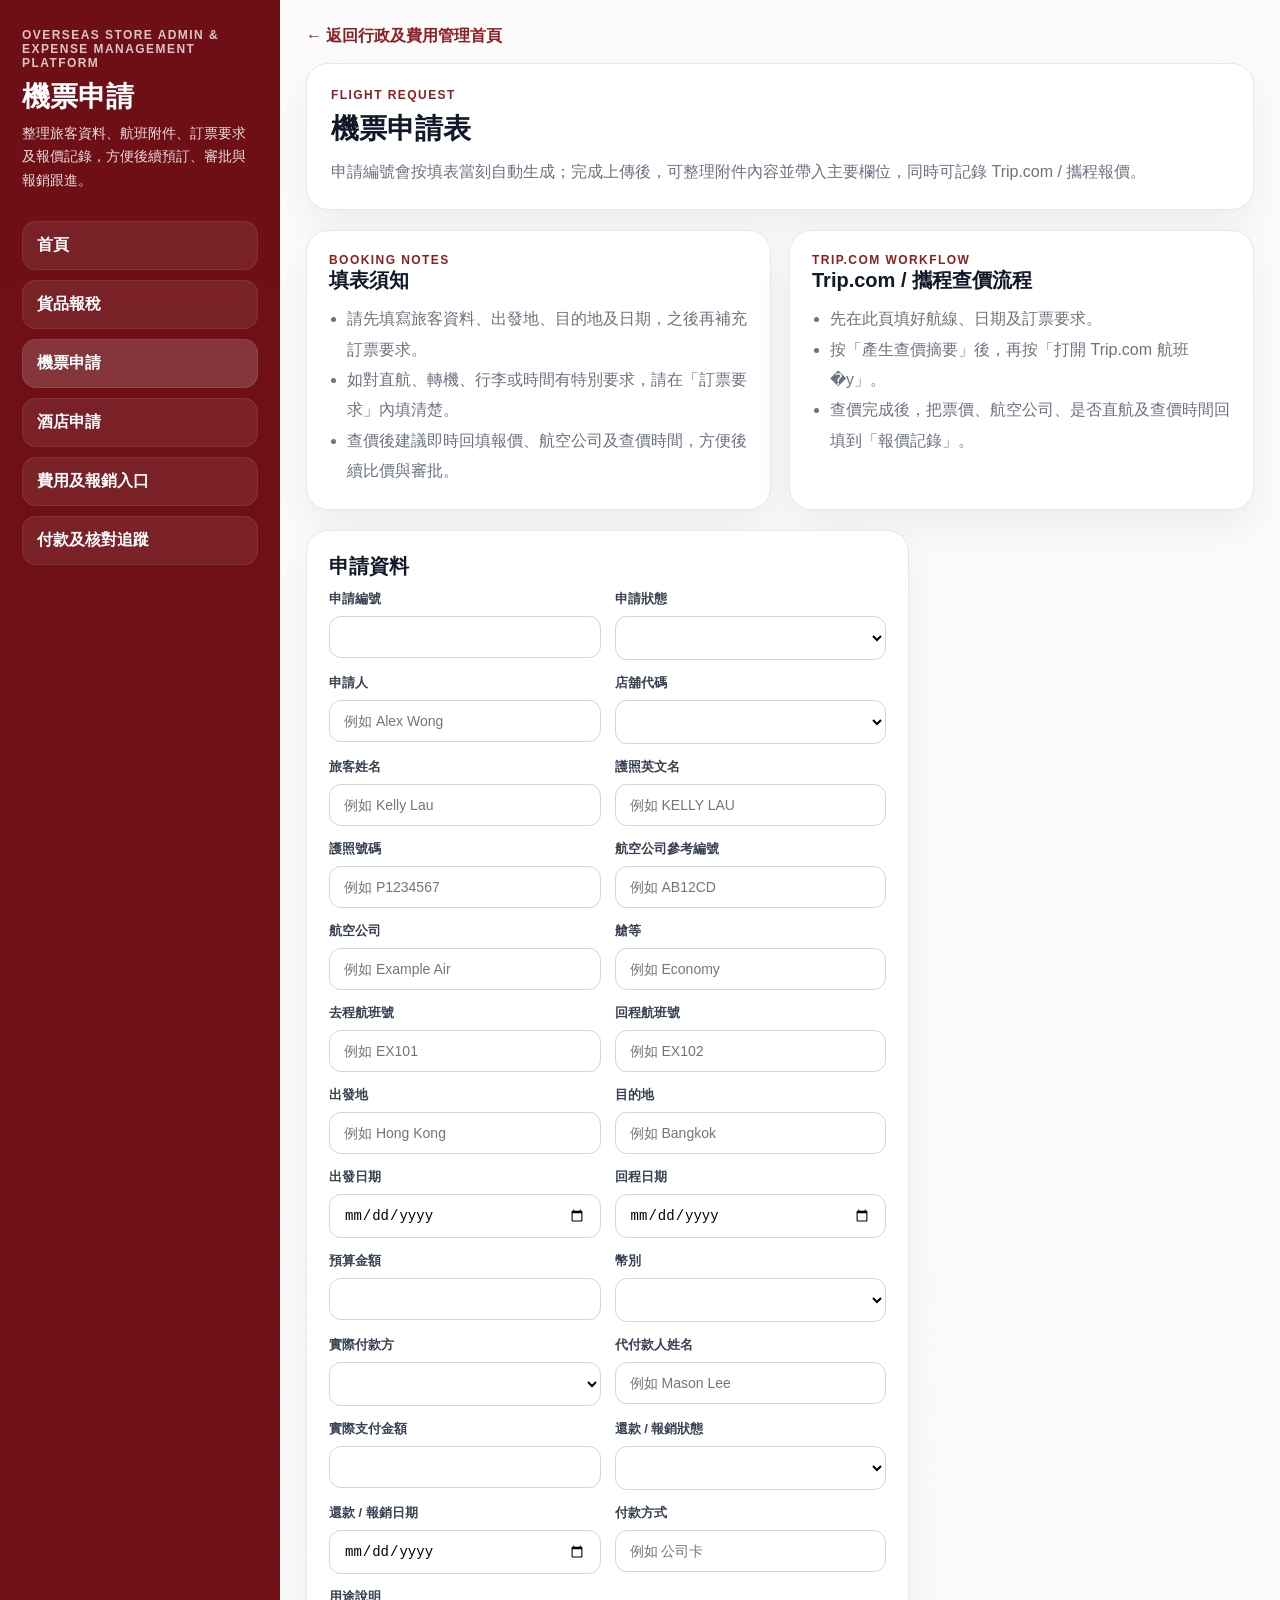
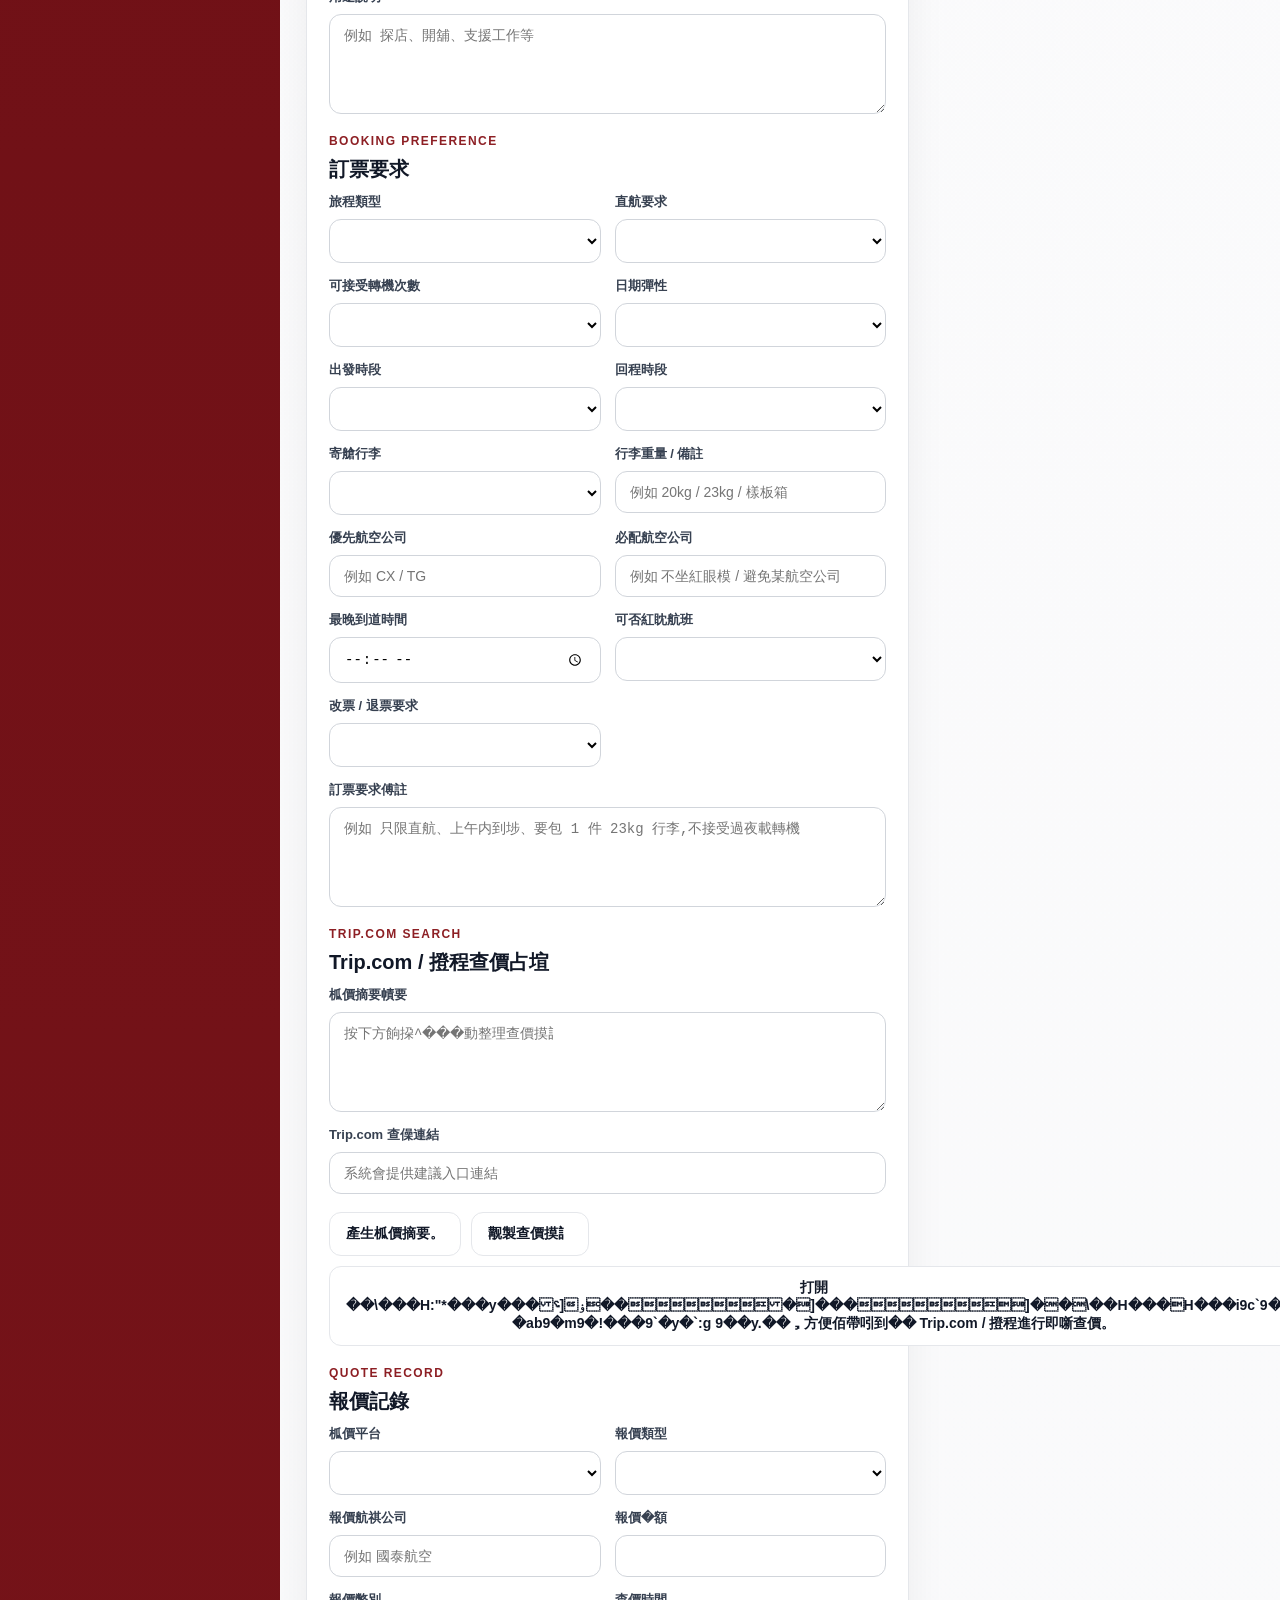
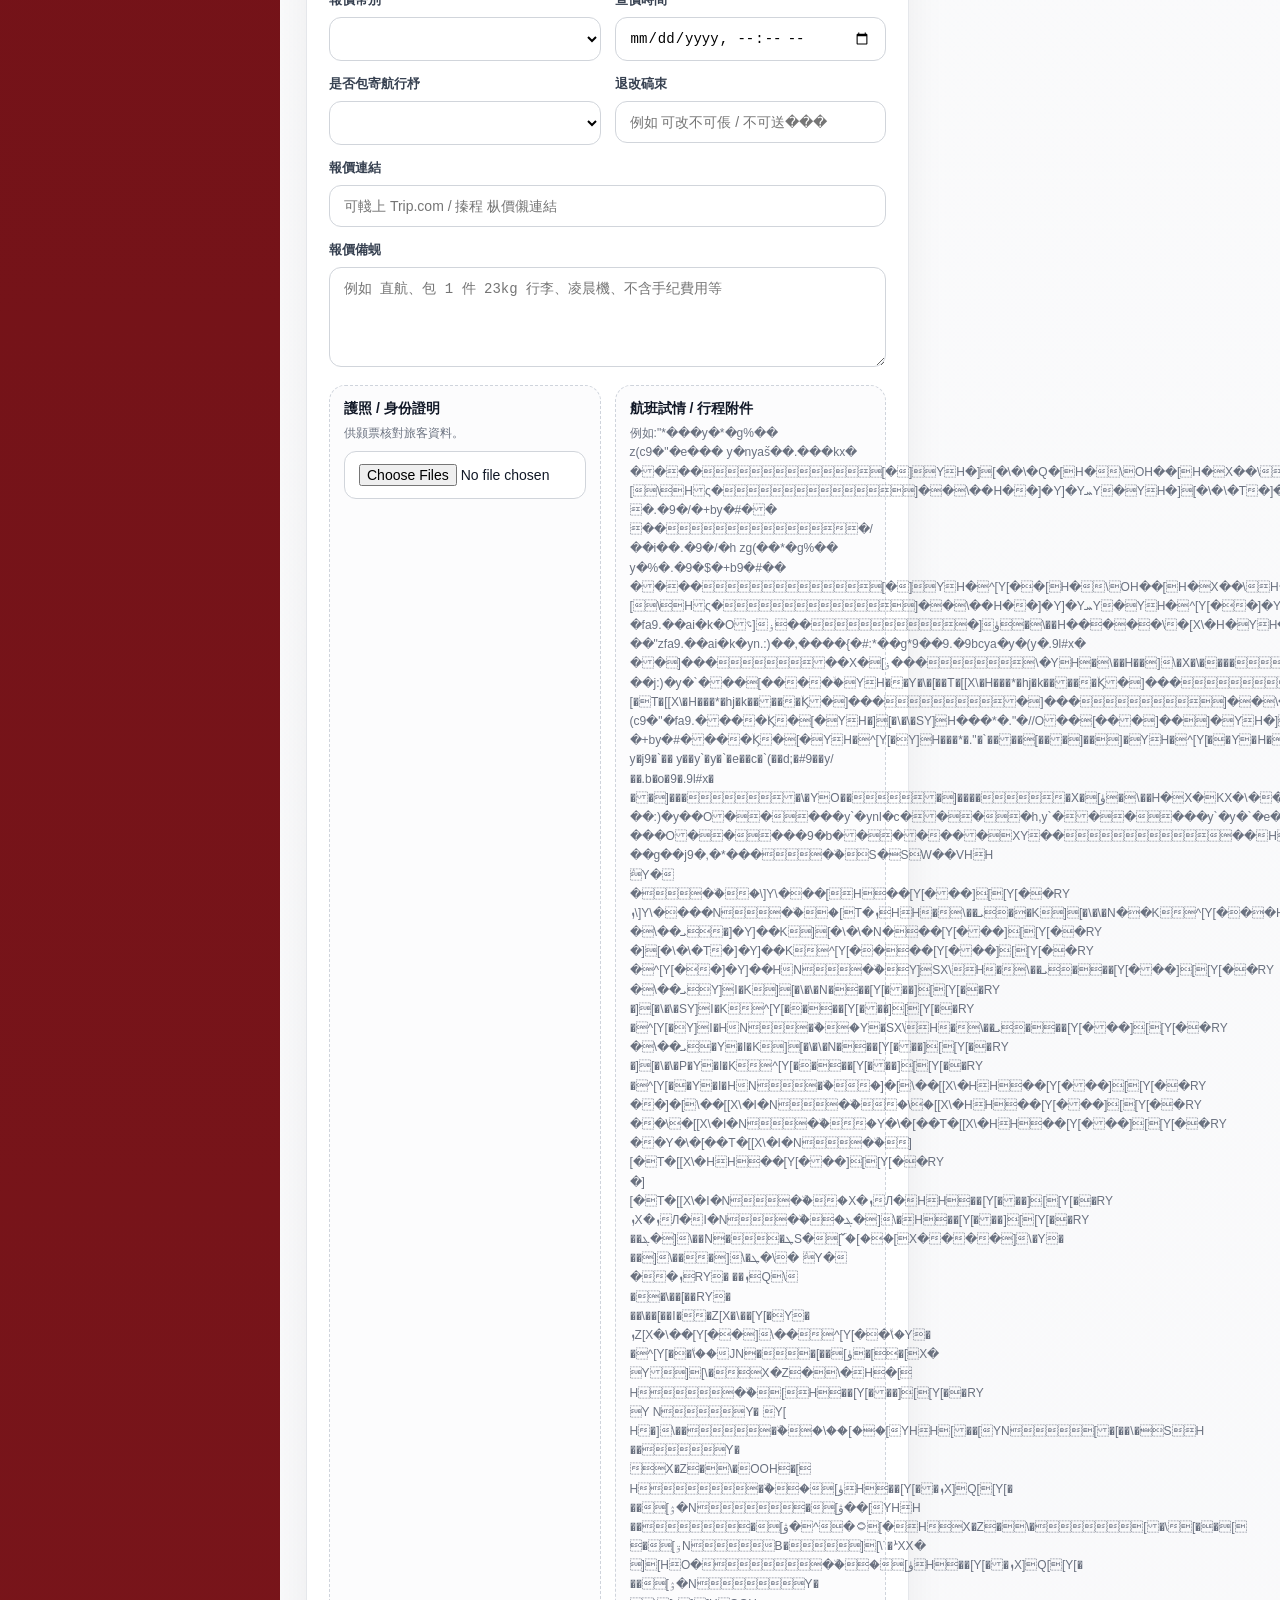
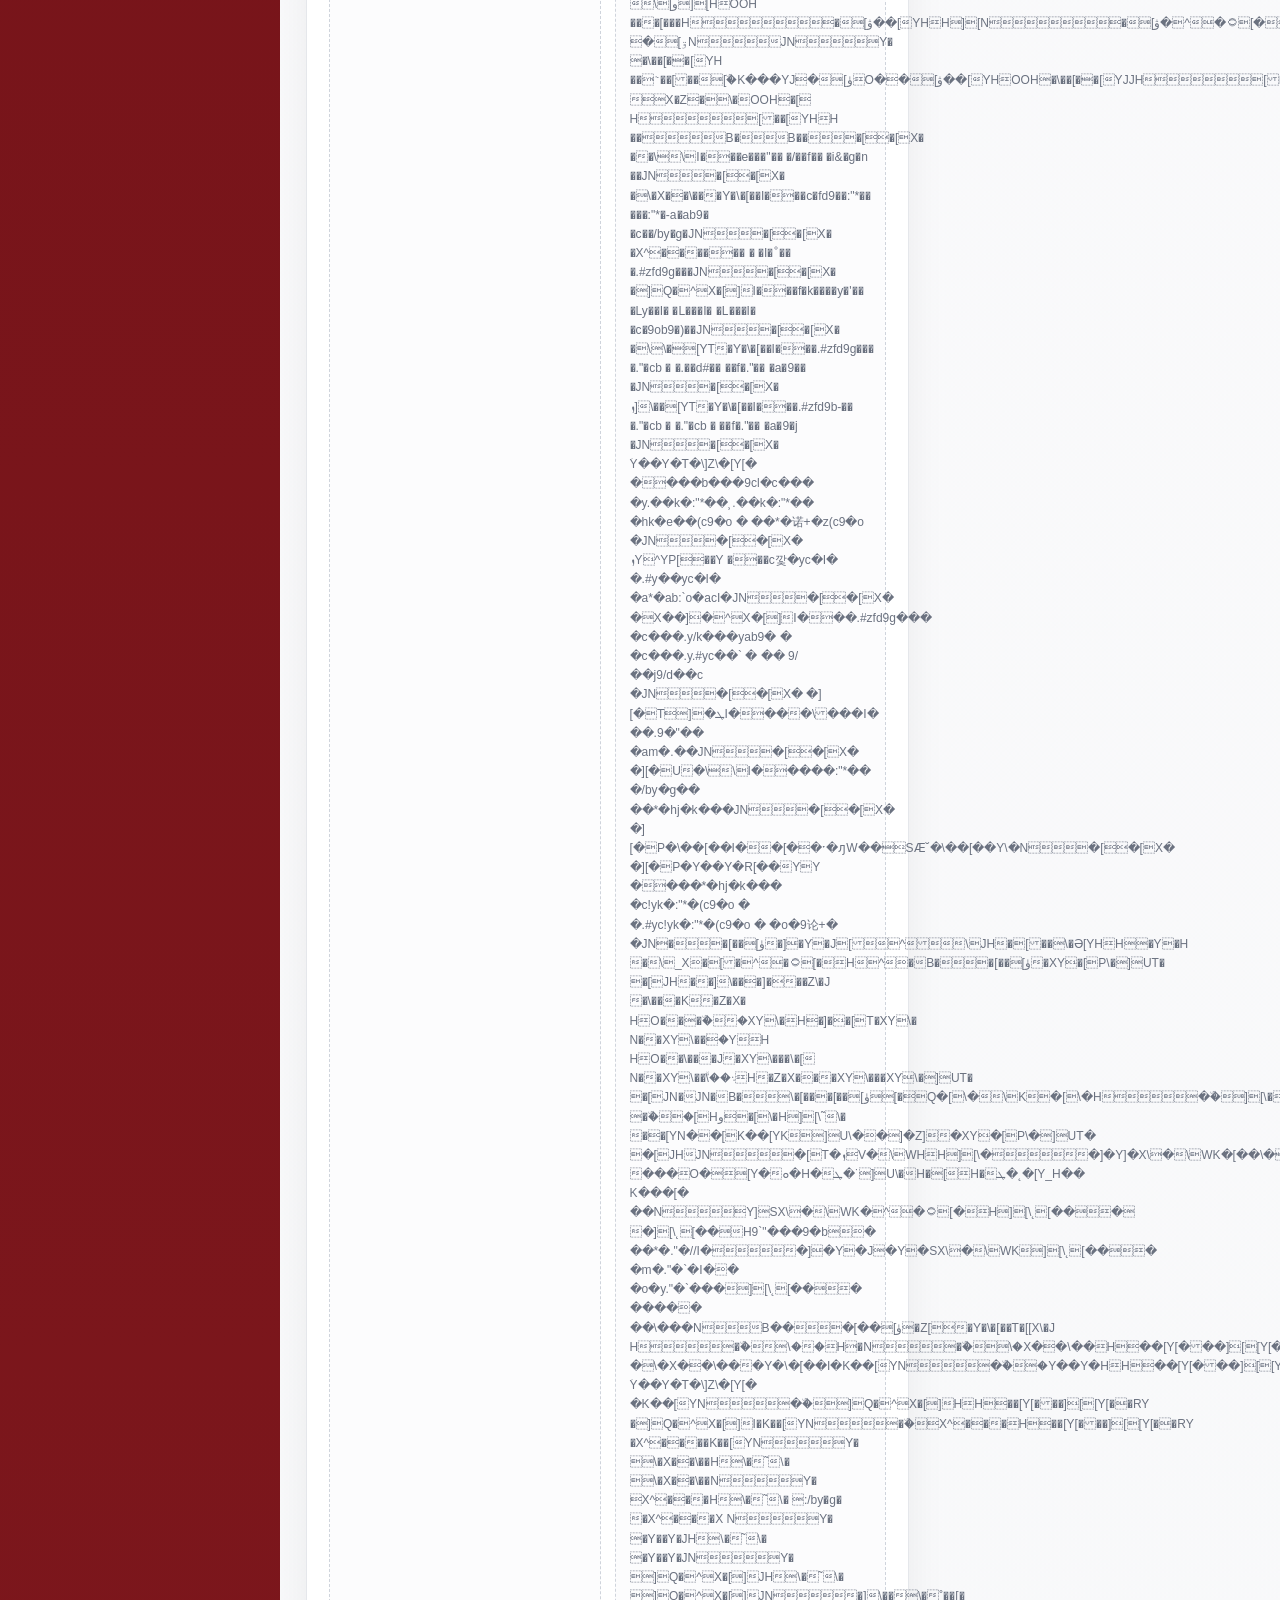
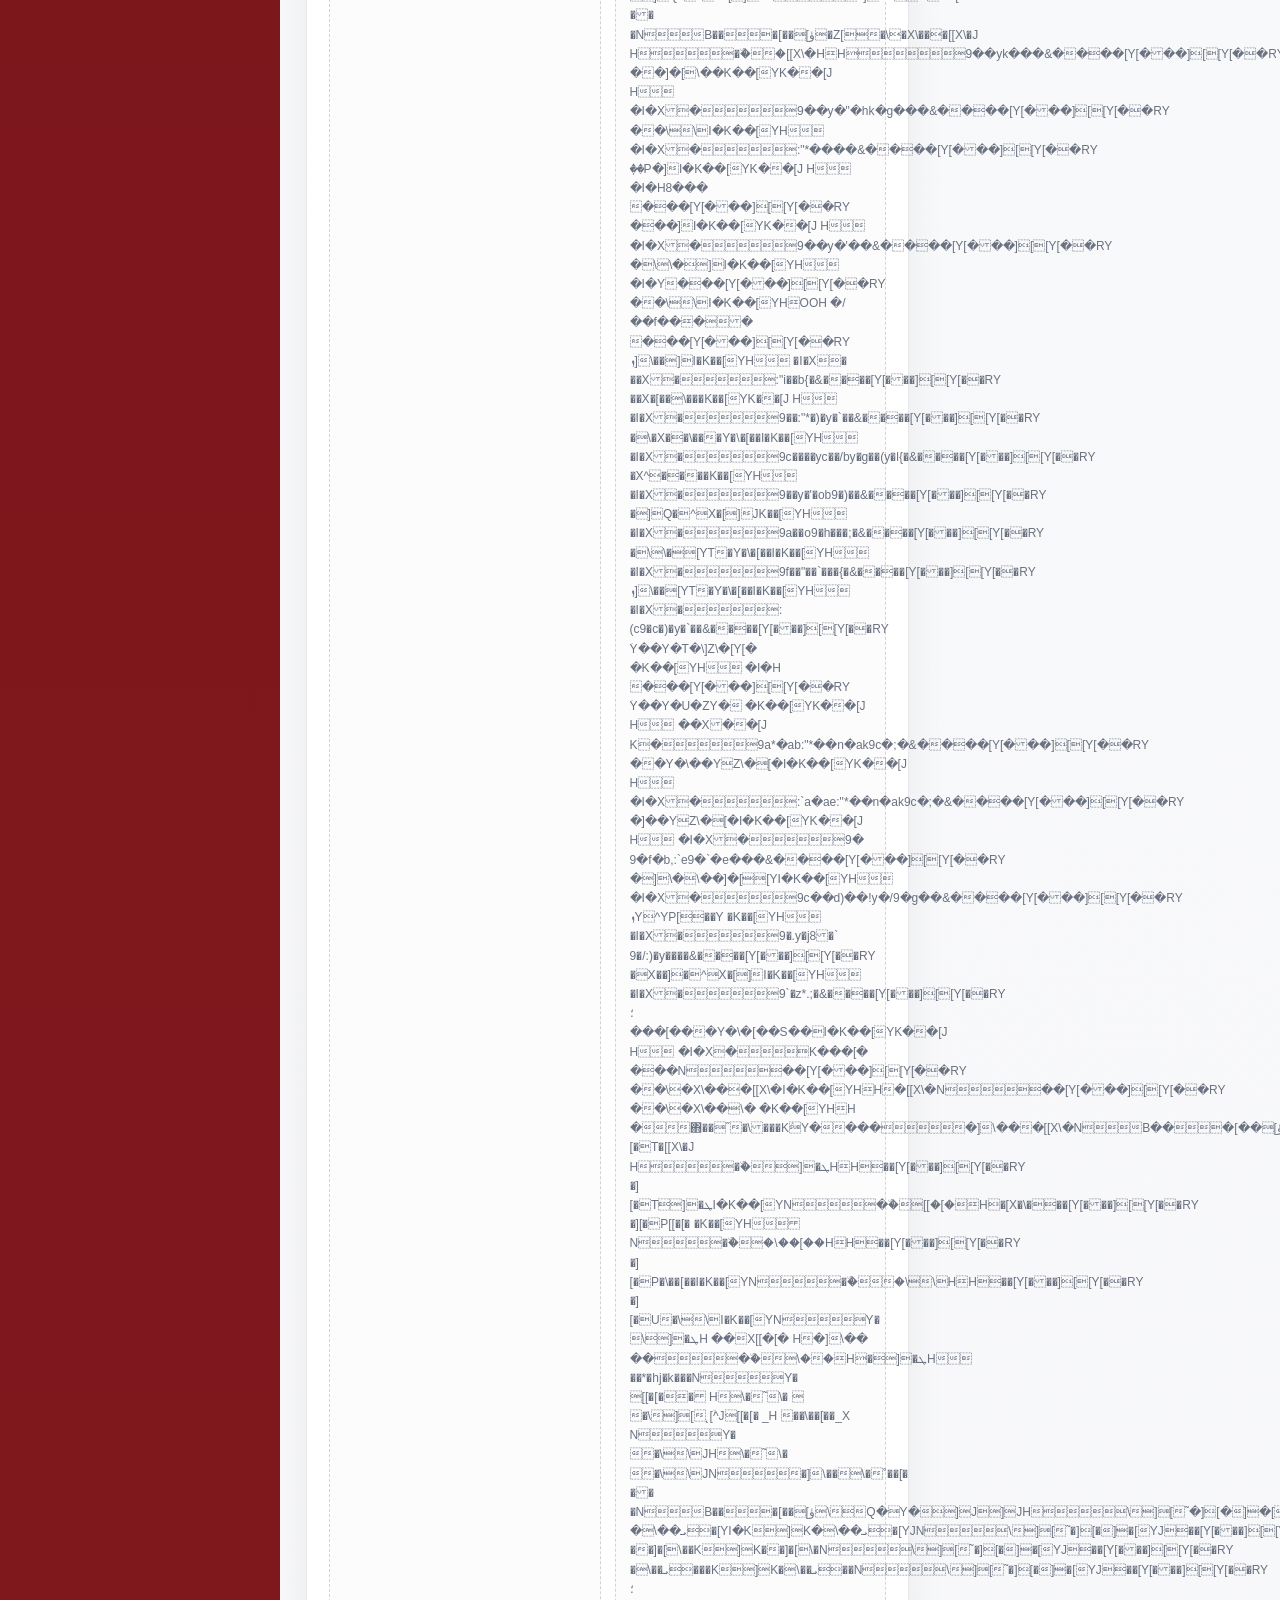
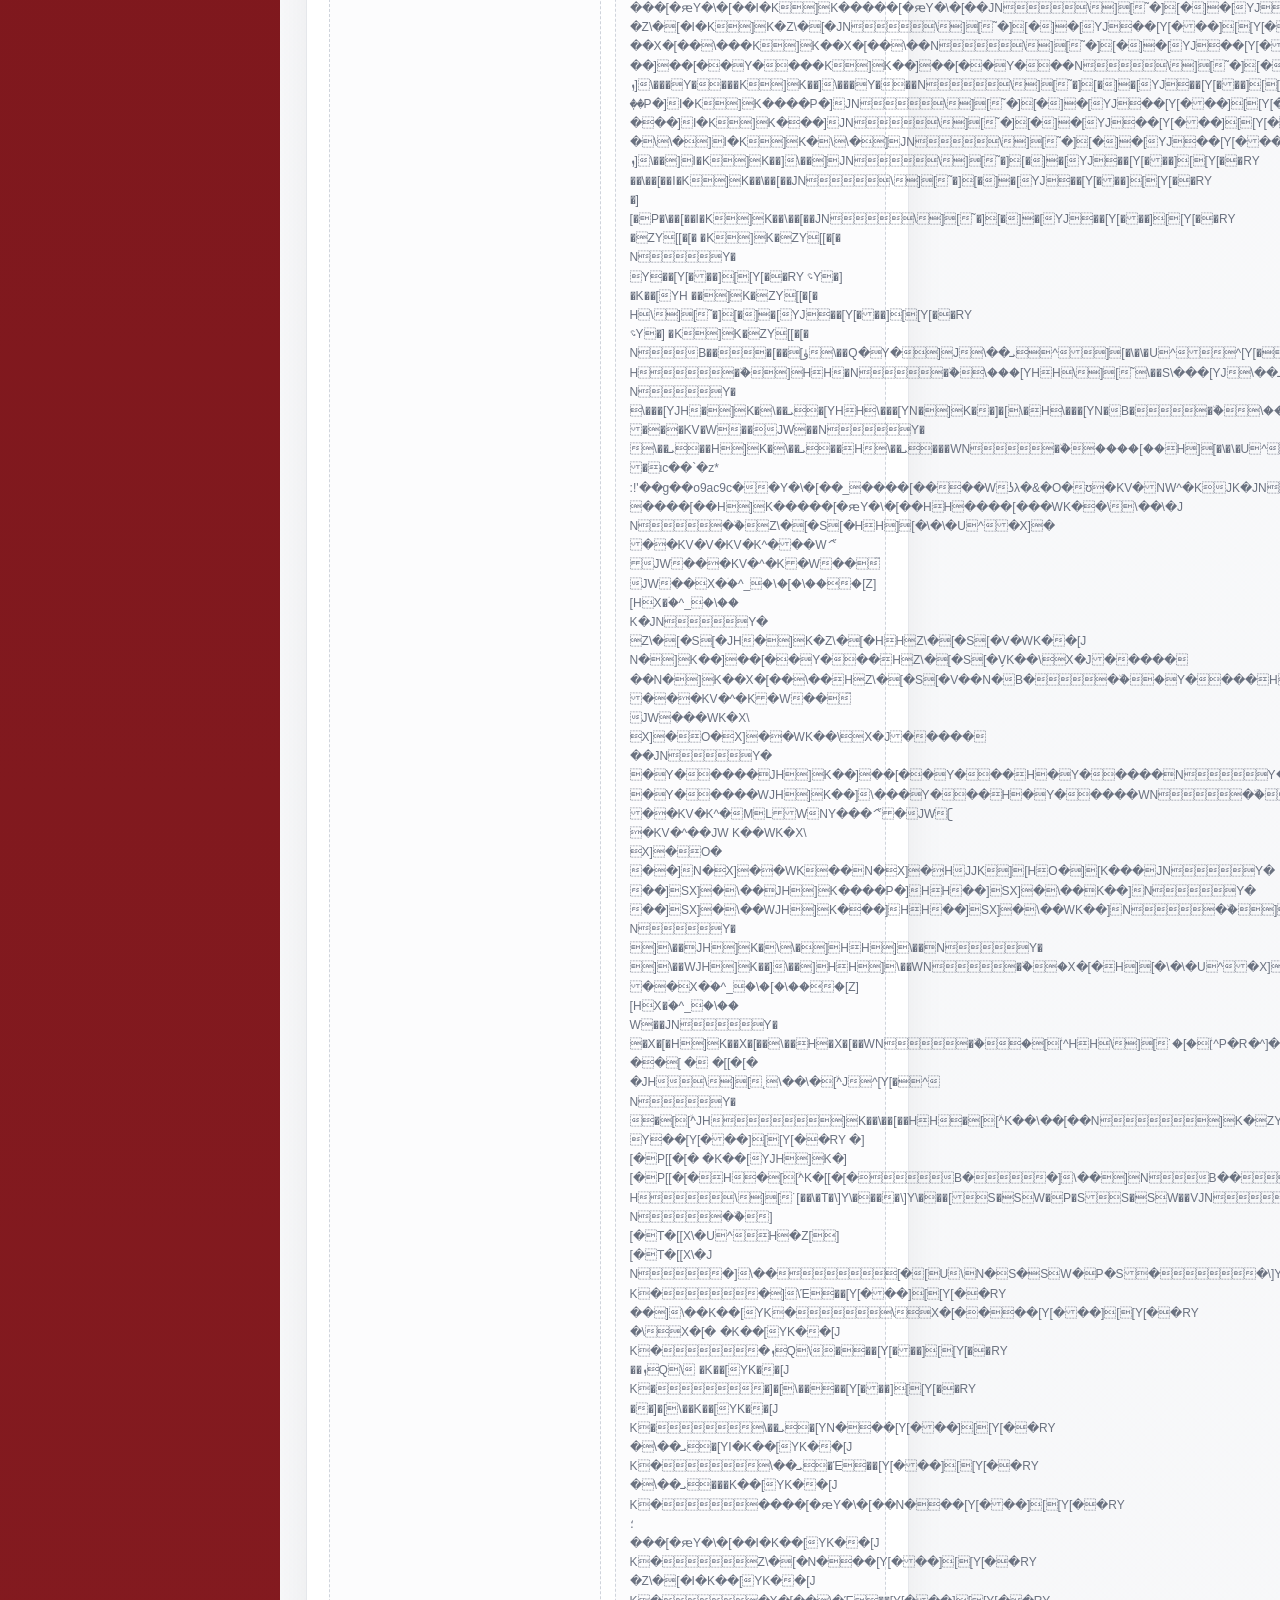
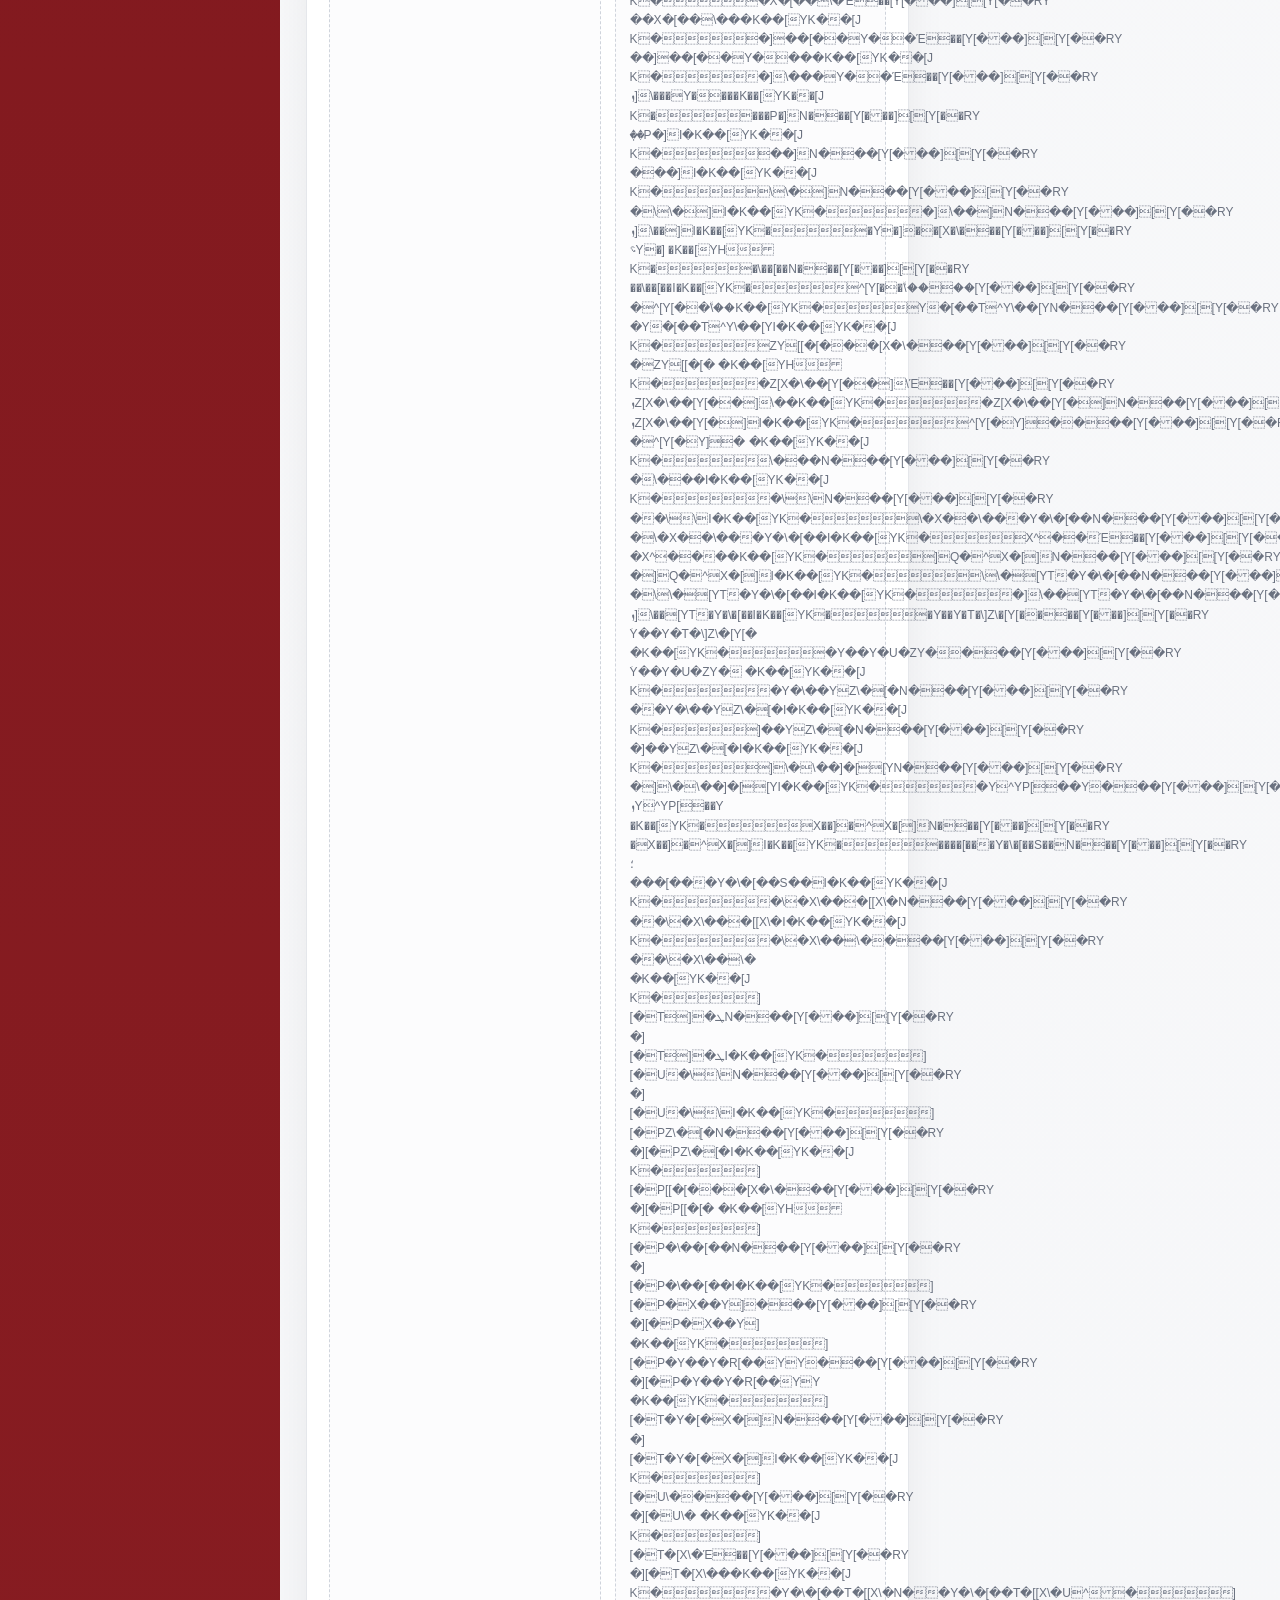
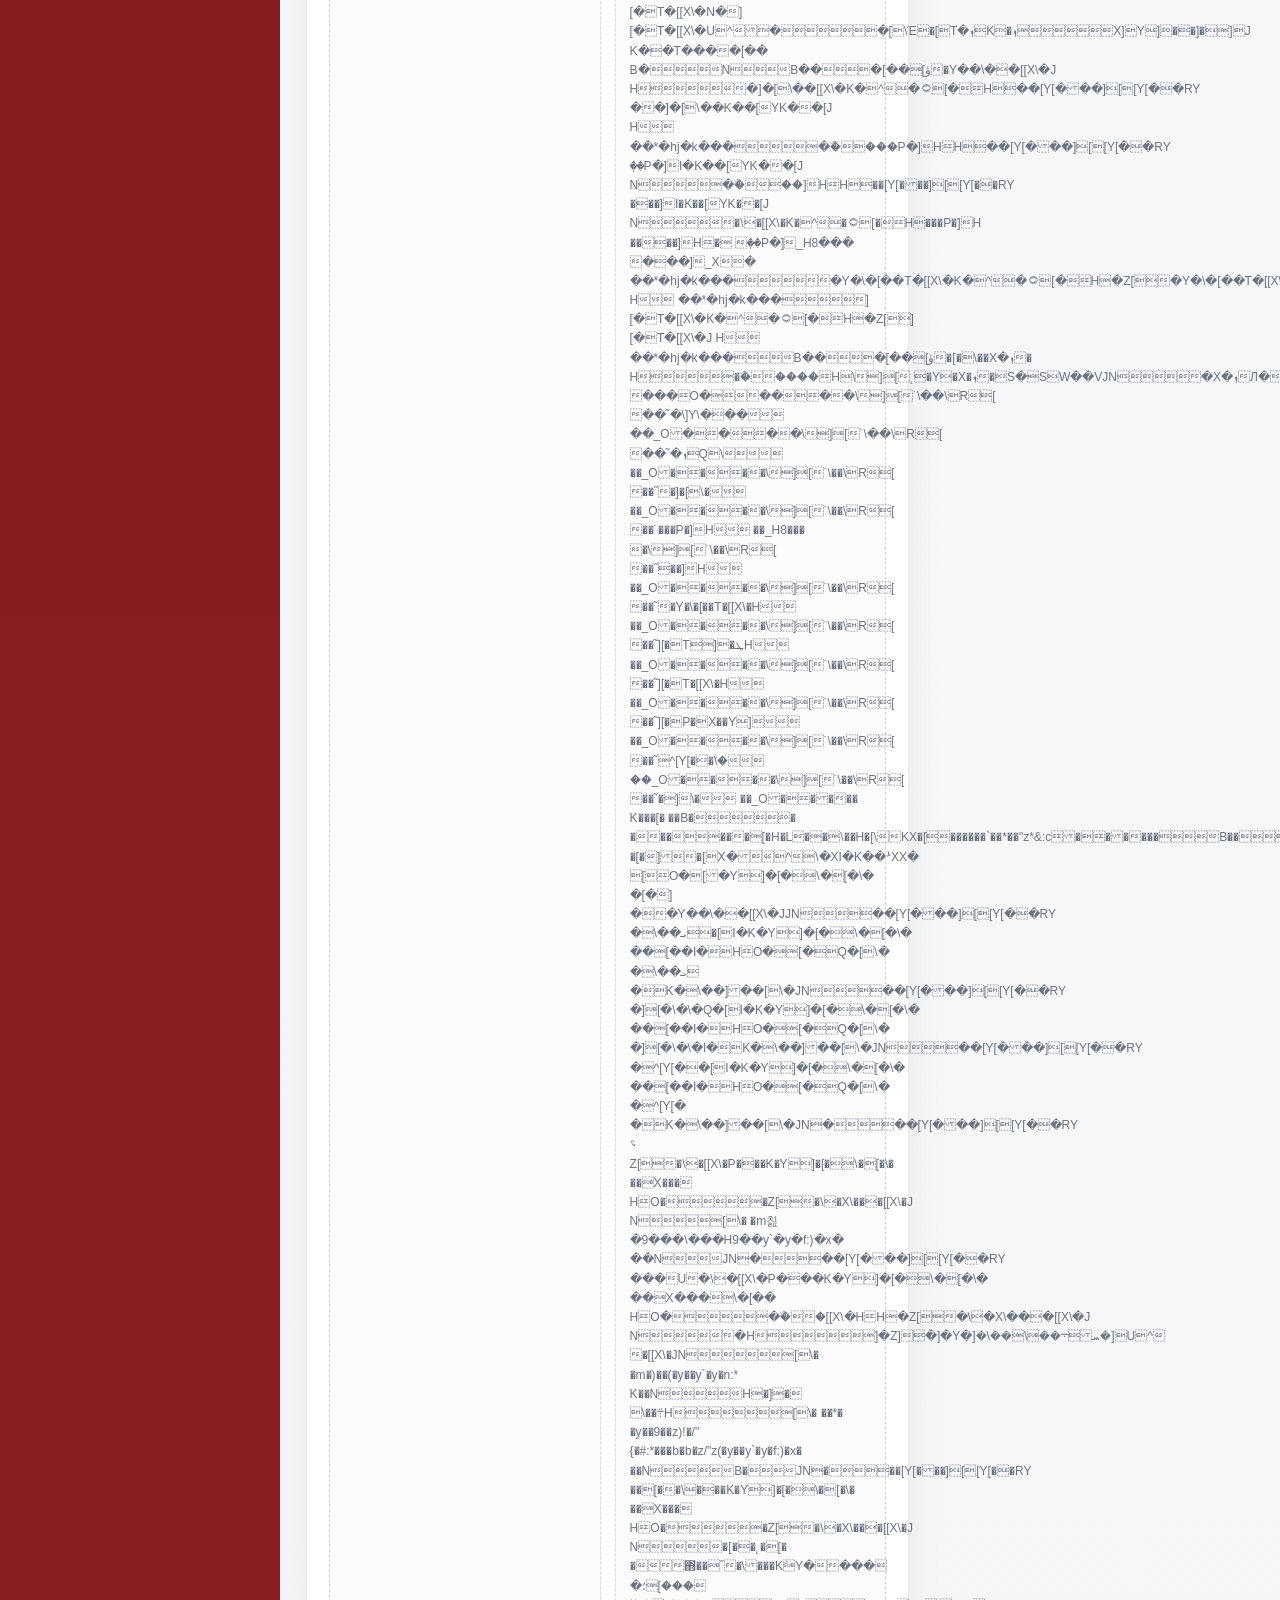
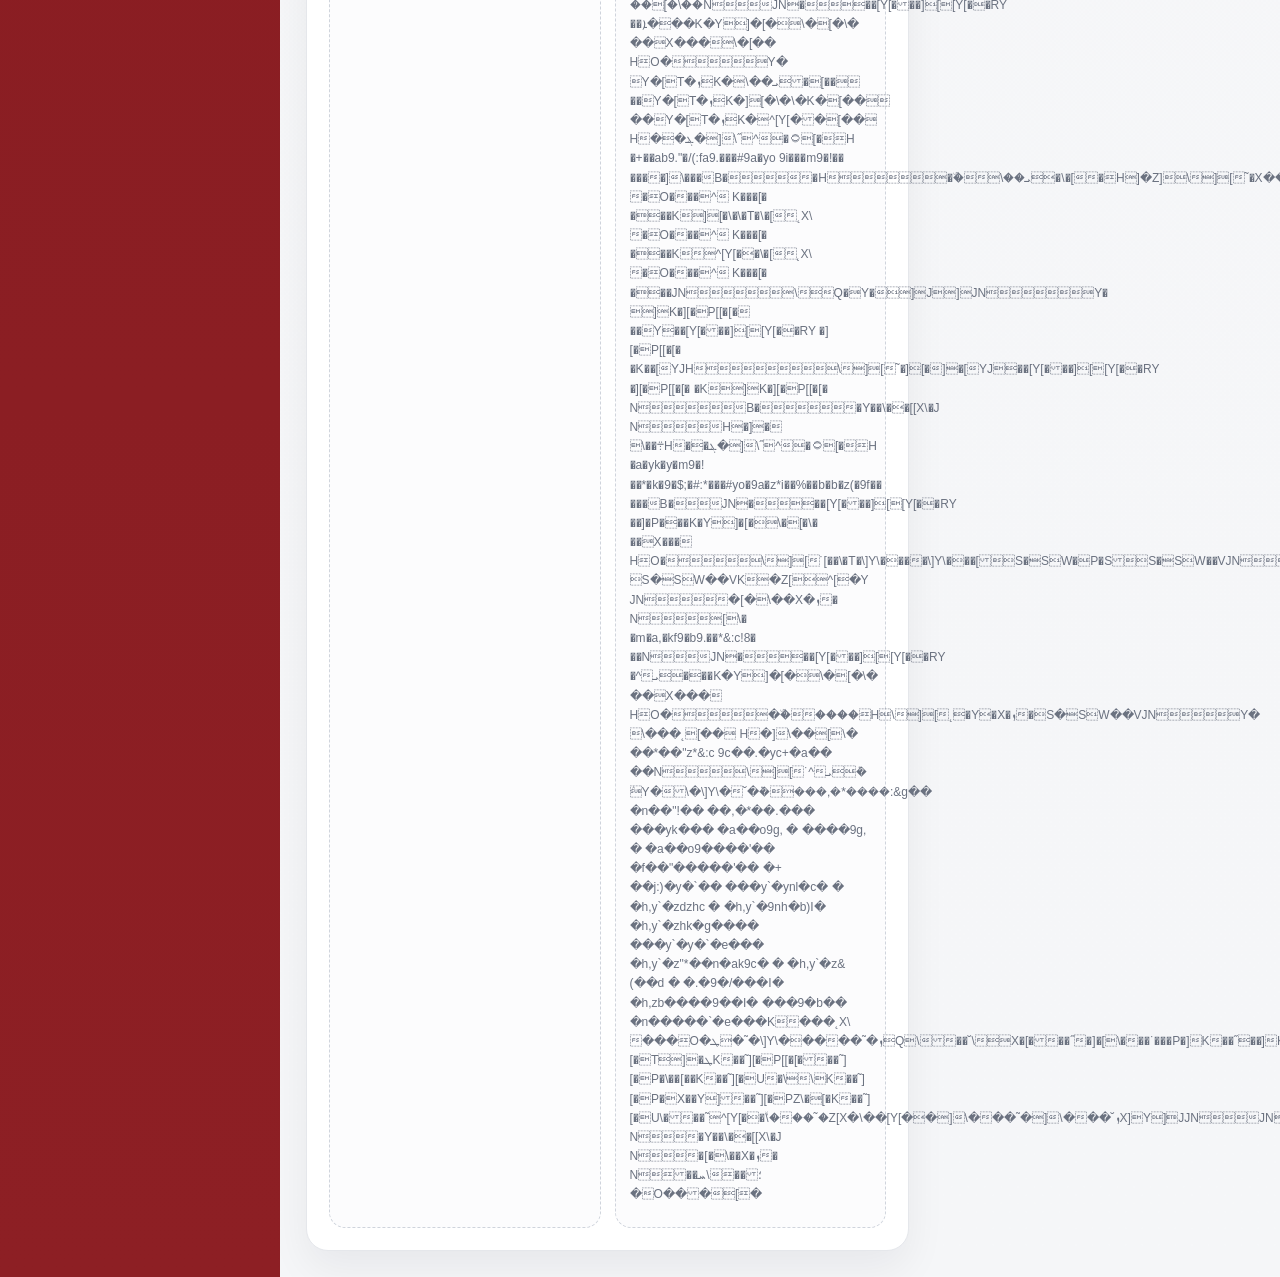
==== commit ea02dce0: "x" ====
--- a/modules/flight.html
+++ b/modules/flight.html
@@ -12,7 +12,7 @@
       <div class="brand-block">
         <div class="brand-en">Overseas Store Admin &amp; Expense Management Platform</div>
         <h1>機票申請</h1>
-        <p>整理旅客資料、航班附件及付款記錄，方便後續預訂、審批與報銷跟進。</p>
+        <p>整理旅客資料、航班附件、訂票要求及報價記錄，方便後續預訂、審批與報銷跟進。</p>
       </div>
       <nav class="menu">
         <a class="menu-item" href="../index.html">首頁</a>
@@ -29,7 +29,28 @@
       <section class="module-top">
         <div class="module-eyebrow">Flight Request</div>
         <h2>機票申請表</h2>
-        <p>申請編號會按填表當刻自動生成；完成上傳後，可整理附件內容並帶入主要欄位。</p>
+        <p>申請編號會按填表當刻自動生成；完成上傳後，可整理附件內容並帶入主要欄位，同時可記錄 Trip.com / 攜程報價。</p>
+      </section>
+
+      <section class="panel-grid" style="margin-top:20px;">
+        <div class="panel-card">
+          <div class="section-eyebrow">Booking Notes</div>
+          <h3>填表須知</h3>
+          <ul class="clean-list">
+            <li>請先填寫旅客資料、出發地、目的地及日期，之後再補充訂票要求。</li>
+            <li>如對直航、轉機、行李或時間有特別要求，請在「訂票要求」內填清楚。</li>
+            <li>查價後建議即時回填報價、航空公司及查價時間，方便後續比價與審批。</li>
+          </ul>
+        </div>
+        <div class="panel-card">
+          <div class="section-eyebrow">Trip.com Workflow</div>
+          <h3>Trip.com / 攜程查價流程</h3>
+          <ul class="clean-list">
+            <li>先在此頁填好航線、日期及訂票要求。</li>
+            <li>按「產生查價摘要」後，再按「打開 Trip.com 航班�y」。</li>
+            <li>查價完成後，把票價、航空公司、是否直航及查價時間回填到「報價記錄」。</li>
+          </ul>
+        </div>
       </section>
 
       <div class="module-layout">
@@ -48,8 +69,8 @@
             <div class="field"><label for="cabinClass">艙等</label><input id="cabinClass" placeholder="例如 Economy" /></div>
             <div class="field"><label for="outboundFlightNo">去程航班號</label><input id="outboundFlightNo" placeholder="例如 EX101" /></div>
             <div class="field"><label for="returnFlightNo">回程航班號</label><input id="returnFlightNo" placeholder="例如 EX102" /></div>
-            <div class="field"><label for="fromCity">出發地</label><input id="fromCity" placeholder="例如 Bangkok" /></div>
-            <div class="field"><label for="toCity">目的地</label><input id="toCity" placeholder="例如 Vientiane" /></div>
+            <div class="field"><label for="fromCity">出發地</label><input id="fromCity" placeholder="例如 Hong Kong" /></div>
+            <div class="field"><label for="toCity">目的地</label><input id="toCity" placeholder="例如 Bangkok" /></div>
             <div class="field"><label for="departDate">出發日期</label><input id="departDate" type="date" /></div>
             <div class="field"><label for="returnDate">回程日期</label><input id="returnDate" type="date" /></div>
             <div class="field"><label for="budget">預算金額</label><input id="budget" type="number" step="0.01" /></div>
@@ -63,183 +84,1812 @@
             <div class="field full"><label for="purpose">用途說明</label><textarea id="purpose" placeholder="例如 探店、開舖、支援工作等"></textarea></div>
           </div>
 
+          <div class="section-eyebrow" style="margin-top:20px;">Booking Preference</div>
+          <h3 style="margin-top:8px;">訂票要求</h3>
+          <div class="form-grid">
+            <div class="field"><label for="tripType">旅程類型</label><select id="tripType"></select></div>
+            <div class="field"><label for="directnessPreference">直航要求</label><select id="directnessPreference"></select></div>
+            <div class="field"><label for="maxStops">可接受轉機次數</label><select id="maxStops"></select></div>
+            <div class="field"><label for="dateFlexibility">日期彈性</label><select id="dateFlexibility"></select></div>
+            <div class="field"><label for="departTimePreference">出發時段</label><select id="departTimePreference"></select></div>
+            <div class="field"><label for="returnTimePreference">回程時段</label><select id="returnTimePreference"></select></div>
+            <div class="field"><label for="baggageRequirement">寄艙行李</label><select id="baggageRequirement"></select></div>
+            <div class="field"><label for="baggageWeight">行李重量 / 備註</label><input id="baggageWeight" placeholder="例如 20kg / 23kg / 樣板箱" /></div>
+            <div class="field"><label for="preferredAirline">優先航空公司</label><input id="preferredAirline" placeholder="例如 CX / TG" /></div>
+            <div class="field"><label for="avoidAirline">必配航空公司</label><input id="avoidAirline" placeholder="例如 不坐紅眼模 / 避免某航空公司" /></div>
+            <div class="field"><label for="latestArrivalTime">最晚到道時間</label><input id="latestArrivalTime" type="time" /></div>
+            <div class="field"><label for="redEyeAllowed">可否紅眈航班</label><select id="redEyeAllowed"></select></div>
+            <div class="field"><label for="ticketFlexibility">改票 / 退票要求</label><select id="ticketFlexibility"></select></div>
+            <div class="field full"><label for="bookingPreferenceNote">訂票要求傅註</label><textarea id="bookingPreferenceNote" placeholder="例如 只限直航、上午内到埗、要包 1 件 23kg 行李,不接受過夜載轉機"></textarea></div>
+          </div>
+
+          <div class="section-eyebrow" style="margin-top:20px;">Trip.com Search</div>
+          <h3 style="margin-top:8px;">Trip.com / 撜程查價占塇</h3>
+          <div class="form-grid">
+            <div class="field full"><label for="tripSearchSummary">柧價摘要幘要</label><textarea id="tripSearchSummary" readonly placeholder="按下方餉挅^���動整理查價摸訁"></textarea></div>
+            <div class="field full"><label for="tripSearchUrl">Trip.com 查僺連結</label><input id="tripSearchUrl" readonly placeholder="系統會提供建議入口連結" /></div>
+          </div>
+          <div class="button-row">
+            <button class="btn btn-secondary" id="buildTripSummaryBtn" type="button">產生柧價摘要。</button>
+            <button class="btn btn-secondary" id="copyTripSummaryBtn" type="button">觏製查價摸訁</button>
+            <button class="btn btn-secondary" id="openTripBtn" type="button">打開�+�\+���H:"*���y���+؝]+ۏ��+�]���]��\��H���H���i9c`9� �ab9�m9�!���9`�y�`:g 9��y.��，方便佰帶吲到�� Trip.com / 撜程進行即噺查價。</div>
+
+          <div class="section-eyebrow" style="margin-top:20px;">Quote Record</div>
+          <h3 style="margin-top:8px;">報價記錄</h3>
+          <div class="form-grid">
+            <div class="field"><label for="quotePlatform">柧價平台</label><select id="quotePlatform"></select></div>
+            <div class="field"><label for="quoteTripType">報價類型</label><select id="quoteTripType"></select></div>
+            <div class="field"><label for="quoteAirline">報價航祺公司</label><input id="quoteAirline" placeholder="例如 國泰航空" /></div>
+            <div class="field"><label for="quoteAmount">報價�額</label><input id="quoteAmount" type="number" step="0.01" /></div>
+            <div class="field"><label for="quoteCurrency">報價幣別</label><select id="quoteCurrency"></select></div>
+            <div class="field"><label for="quoteCheckedAt">查價時間</label><input id="quoteCheckedAt" type="datetime-local" /></div>
+            <div class="field"><label for="quoteBaggageIncluded">是否包寄航行杼</label><select id="quoteBaggageIncluded"></select></div>
+            <div class="field"><label for="quoteRefundability">退改碻朿</label><input id="quoteRefundability" placeholder="例如 可改不可倀 / 不可送���" /></div>
+            <div class="field full"><label for="quoteUrl">報價連結</label><input id="quoteUrl" placeholder="可輚上 Trip.com / 搸程 枞價儭連結" /></div>
+            <div class="field full"><label for="quoteRemark">報價備蚬</label><textarea id="quoteRemark" placeholder="例如 直航、包 1 件 23kg 行李、凌晨機、不含手纪費用等"></textarea></div>
+          </div>
+
           <div class="upload-grid">
             <div class="upload-box">
               <h4>護照 / 身份證明</h4>
-              <p>供訂票核對旅客資料。</p>
+              <p>供颢票核對旅客資料。</p>
               <input id="passportFile" type="file" accept="image/*,.pdf" multiple />
               <div class="preview-grid" id="passportPreview"></div>
             </div>
             <div class="upload-box">
-              <h4>航班詳情 / 行程附件</h4>
-              <p>例如航班截圖、行程單、批准文件等。</p>
-              <input id="itineraryFile" type="file" accept="image/*,.pdf" multiple />
-              <div class="preview-grid" id="itineraryPreview"></div>
-            </div>
-            <div class="upload-box">
-              <h4>付款證明</h4>
-              <p>例如付款頁面截圖或交易證明。</p>
-              <input id="paymentFile" type="file" accept="image/*,.pdf" multiple />
-              <div class="preview-grid" id="paymentPreview"></div>
-            </div>
-          </div>
-
-          <div class="button-row">
-            <button class="btn btn-secondary" id="ocrBtn" type="button">整理附件內容</button>
-            <button class="btn btn-primary" id="saveBtn">儲存案件記錄</button>
-            <button class="btn btn-secondary" id="exportBtn">匯出案件 CSV</button>
-          </div>
-          <div class="note" id="ocrStatus">系統會按附件內容整理常見資料，請在提交前再次核對。</div>
-        </section>
-
-        <aside class="status-card">
-          <h3>申請摘要</h3>
-          <div class="summary-grid">
-            <div class="summary-box"><span>旅客</span><strong id="travelerSummary">未填寫</strong></div>
-            <div class="summary-box"><span>行程</span><strong id="tripSummary">未填寫</strong></div>
-            <div class="summary-box"><span>付款</span><strong id="paymentSummary">未填寫</strong></div>
-            <div class="summary-box"><span>參考編號</span><strong id="bookingSummary">未填寫</strong></div>
-          </div>
-          <div class="status-list">
-            <div class="status-item"><div><strong>護照 / 身份證明</strong><span id="passportMeta">未上傳</span></div><div id="passportBadge" class="badge warn">待上傳</div></div>
-            <div class="status-item"><div><strong>航班詳情 / 行程附件</strong><span id="itineraryMeta">未上傳</span></div><div id="itineraryBadge" class="badge warn">待上傳</div></div>
-            <div class="status-item"><div><strong>付款證明</strong><span id="paymentMeta">未上傳</span></div><div id="paymentBadge" class="badge warn">待上傳</div></div>
-          </div>
-        </aside>
-      </div>
-
-      <section class="table-card">
-        <h3>案件記錄</h3>
-        <div class="table-wrap">
-          <table>
-            <thead><tr><th>申請編號</th><th>店舖</th><th>旅客</th><th>參考編號</th><th>行程</th><th>預算</th><th>實付</th><th>付款方</th><th>報銷狀態</th><th>狀態</th></tr></thead>
-            <tbody id="recordsBody"><tr><td colspan="10" class="empty-cell">暫時未有記錄</td></tr></tbody>
-          </table>
-        </div>
-      </section>
-    </main>
-  </div>
-
-  <script src="../assets/js/app.js"></script>
-  <script src="../assets/js/form-options.js"></script>
-  <script>
-    const MODULE_LABEL = '機票申請';
-    const MODULE_KEY = 'flight';
-    const requestNoEl = document.getElementById('requestNo');
-    const fileStore = { passport: [], itinerary: [], payment: [] };
-    const previewMap = { passport: document.getElementById('passportPreview'), itinerary: document.getElementById('itineraryPreview'), payment: document.getElementById('paymentPreview') };
-    const metaMap = { passport: document.getElementById('passportMeta'), itinerary: document.getElementById('itineraryMeta'), payment: document.getElementById('paymentMeta') };
-    const badgeMap = { passport: document.getElementById('passportBadge'), itinerary: document.getElementById('itineraryBadge'), payment: document.getElementById('paymentBadge') };
-    const travelerSummary = document.getElementById('travelerSummary');
-    const tripSummary = document.getElementById('tripSummary');
-    const paymentSummary = document.getElementById('paymentSummary');
-    const bookingSummary = document.getElementById('bookingSummary');
-    const recordsBody = document.getElementById('recordsBody');
-    const ocrStatus = document.getElementById('ocrStatus');
-
-    FormOptions.bindSelects({ statusId: 'status', statusGroup: 'flight', storeId: 'storeDept', currencyId: 'currency', reimbursementId: 'reimbursementStatus', paymentOwnerId: 'paymentOwner' });
-
-    function setBadge(el, text, type) { el.className = `badge ${type}`; el.textContent = text; }
-    function readFileAsDataURL(file) { return new Promise((resolve, reject) => { const reader = new FileReader(); reader.onload = () => resolve(reader.result); reader.onerror = reject; reader.readAsDataURL(file); }); }
-    async function handleFiles(type, files) {
-      const items = [];
-      for (const file of files) items.push({ name: file.name, dataUrl: await readFileAsDataURL(file) });
-      fileStore[type] = items;
-      previewMap[type].innerHTML = items.map(row => `<img src="${row.dataUrl}" alt="${row.name}">`).join('');
-      metaMap[type].textContent = items.length ? `${items.length} 個檔案` : '未上傳';
-      setBadge(badgeMap[type], items.length ? '已上傳' : '待上傳', items.length ? 'ok' : 'warn');
-    }
-
-    function applyFlightData(data) {
-      AppUtils.setInputValue(document.getElementById('passportName'), data.passportName);
-      AppUtils.setInputValue(document.getElementById('traveler'), data.traveler);
-      AppUtils.setInputValue(document.getElementById('passportNo'), data.passportNo);
-      AppUtils.setInputValue(document.getElementById('bookingReference'), data.bookingReference);
-      AppUtils.setInputValue(document.getElementById('airline'), data.airline);
-      AppUtils.setInputValue(document.getElementById('cabinClass'), data.cabinClass);
-      AppUtils.setInputValue(document.getElementById('outboundFlightNo'), data.outboundFlightNo);
-      AppUtils.setInputValue(document.getElementById('returnFlightNo'), data.returnFlightNo);
-      AppUtils.setInputValue(document.getElementById('fromCity'), data.fromCity);
-      AppUtils.setInputValue(document.getElementById('toCity'), data.toCity);
-      AppUtils.setInputValue(document.getElementById('departDate'), data.departDate);
-      AppUtils.setInputValue(document.getElementById('returnDate'), data.returnDate);
-      AppUtils.setInputValue(document.getElementById('currency'), data.currency);
-      AppUtils.setInputValue(document.getElementById('paidAmount'), data.paidAmount);
-      if (!document.getElementById('budget').value && data.paidAmount) AppUtils.setInputValue(document.getElementById('budget'), data.paidAmount);
-    }
-
-    function parseFlightData(passportText, itineraryText, paymentText) {
-      const data = {};
-      const mrzName = AppUtils.parseMrzName(passportText);
-      if (mrzName) { data.passportName = mrzName; data.traveler = mrzName; }
-      const passportNo = passportText.match(/\b([A-Z]\d{7,8})\b/);
-      if (passportNo) data.passportNo = passportNo[1];
-      const booking = itineraryText.match(/(?:參考編號|reference|booking|pnr)\s*[:：]?\s*([A-Z0-9]{5,8})/i);
-      if (booking) data.bookingReference = booking[1].toUpperCase();
-      const airlineLine = itineraryText.match(/([A-Z][A-Za-z .&-]{2,40})\s+([A-Z]{1,3}\s?\d{2,4})\s+(Economy|Business|Premium Economy|First)/i);
-      if (airlineLine) { data.airline = airlineLine[1].trim(); data.outboundFlightNo = airlineLine[2].replace(/\s+/g, ''); data.cabinClass = airlineLine[3]; }
-      const flightNos = [...itineraryText.matchAll(/\b([A-Z]{1,3}\s?\d{2,4})\b/g)].map(match => match[1].replace(/\s+/g, ''));
-      if (flightNos[0]) data.outboundFlightNo = flightNos[0];
-      if (flightNos[1]) data.returnFlightNo = flightNos[1];
-      const routeMatches = AppUtils.uniqueBy([...itineraryText.matchAll(/([A-Za-z\u4e00-\u9fff]{2,20})\s*\(([A-Z]{3})\)/g)].map(match => ({ city: match[1], code: match[2] })), item => item.code);
-      if (routeMatches[0]) data.fromCity = routeMatches[0].city;
-      if (routeMatches[1]) data.toCity = routeMatches[1].city;
-      const dates = AppUtils.extractDates(itineraryText);
-      if (dates[0]) data.departDate = dates[0];
-      if (dates[1]) data.returnDate = dates[1];
-      const cabin = itineraryText.match(/\b(Economy|Business|Premium Economy|First)\b/i);
-      if (cabin) data.cabinClass = cabin[1];
-      const totalMoney = AppUtils.findMoneyByKeywords(paymentText, ['總金額', 'total', 'amount']) || AppUtils.largestMoney(paymentText);
-      if (totalMoney) { data.currency = totalMoney.currency; data.paidAmount = totalMoney.amount; }
-      return data;
-    }
-
-    function buildPayload() {
-      AppUtils.ensureRequestNo(requestNoEl, MODULE_LABEL, MODULE_KEY);
-      return { moduleType: MODULE_LABEL, requestNo: requestNoEl.value.trim(), status: document.getElementById('status').value, applicant: document.getElementById('applicant').value.trim(), storeDept: document.getElementById('storeDept').value.trim(), traveler: document.getElementById('traveler').value.trim(), passportName: document.getElementById('passportName').value.trim(), passportNo: document.getElementById('passportNo').value.trim(), bookingReference: document.getElementById('bookingReference').value.trim(), airline: document.getElementById('airline').value.trim(), cabinClass: document.getElementById('cabinClass').value.trim(), outboundFlightNo: document.getElementById('outboundFlightNo').value.trim(), returnFlightNo: document.getElementById('returnFlightNo').value.trim(), fromCity: document.getElementById('fromCity').value.trim(), toCity: document.getElementById('toCity').value.trim(), departDate: document.getElementById('departDate').value, returnDate: document.getElementById('returnDate').value, budget: Number(document.getElementById('budget').value || 0), currency: document.getElementById('currency').value, paymentOwner: document.getElementById('paymentOwner').value, advancePayerName: document.getElementById('advancePayerName').value.trim(), paidAmount: Number(document.getElementById('paidAmount').value || 0), reimbursementStatus: document.getElementById('reimbursementStatus').value, reimbursementDate: document.getElementById('reimbursementDate').value, paymentMethod: document.getElementById('paymentMethod').value.trim(), purpose: document.getElementById('purpose').value.trim(), files: fileStore, createdAt: new Date().toISOString() };
-    }
-
-    function refreshSummary() {
-      travelerSummary.textContent = document.getElementById('traveler').value.trim() || '未填寫';
-      const fromCity = document.getElementById('fromCity').value.trim();
-      const toCity = document.getElementById('toCity').value.trim();
-      tripSummary.textContent = fromCity && toCity ? `${fromCity} → ${toCity}` : '未填寫';
-      const paymentOwner = document.getElementById('paymentOwner').value;
-      const paidAmount = Number(document.getElementById('paidAmount').value || 0);
-      paymentSummary.textContent = paidAmount > 0 ? `${paymentOwner} / ${AppUtils.money(paidAmount)}` : paymentOwner || '未填寫';
-      bookingSummary.textContent = document.getElementById('bookingReference').value.trim() || '未填寫';
-    }
-
-    function renderRecords() {
-      const rows = AppUtils.loadRecords(MODULE_KEY);
-      recordsBody.innerHTML = rows.length ? rows.map(row => `<tr><td>${AppUtils.escapeHtml(row.requestNo || '')}</td><td>${AppUtils.escapeHtml(row.storeDept || '')}</td><td>${AppUtils.escapeHtml(row.traveler || '')}</td><td>${AppUtils.escapeHtml(row.bookingReference || '')}</td><td>${AppUtils.escapeHtml(row.fromCity || '')} → ${AppUtils.escapeHtml(row.toCity || '')}</td><td>${AppUtils.escapeHtml(AppUtils.money(row.budget))} ${AppUtils.escapeHtml(row.currency || '')}</td><td>${AppUtils.escapeHtml(AppUtils.money(row.paidAmount || 0))}</td><td>${AppUtils.escapeHtml(row.paymentOwner || '')}</td><td>${AppUtils.escapeHtml(row.reimbursementStatus || '')}</td><td>${AppUtils.escapeHtml(row.status || '')}</td></tr>`).join('') : '<tr><td colspan="10" class="empty-cell">暫時未有記錄</td></tr>';
-    }
-
-    document.querySelectorAll('input, select, textarea').forEach(el => el.addEventListener('input', refreshSummary));
-    document.getElementById('passportFile').addEventListener('change', e => handleFiles('passport', e.target.files));
-    document.getElementById('itineraryFile').addEventListener('change', e => handleFiles('itinerary', e.target.files));
-    document.getElementById('paymentFile').addEventListener('change', e => handleFiles('payment', e.target.files));
-    document.getElementById('ocrBtn').addEventListener('click', async () => {
-      if (!fileStore.passport.length && !fileStore.itinerary.length && !fileStore.payment.length) { ocrStatus.textContent = '請先上傳附件，再開始整理。'; return; }
-      try {
-        const passportResults = await AppUtils.recognizeFiles(fileStore.passport, ocrStatus);
-        const itineraryResults = await AppUtils.recognizeFiles(fileStore.itinerary, ocrStatus);
-        const paymentResults = await AppUtils.recognizeFiles(fileStore.payment, ocrStatus);
-        const data = parseFlightData(passportResults.map(r => r.text).join('\n'), itineraryResults.map(r => r.text).join('\n'), paymentResults.map(r => r.text).join('\n'));
-        applyFlightData(data);
-        refreshSummary();
-      } catch (error) { ocrStatus.textContent = '內容整理未完成，請稍後再試或手動補回。'; }
-    });
-    document.getElementById('saveBtn').addEventListener('click', () => { AppUtils.ensureRequestNo(requestNoEl, MODULE_LABEL, MODULE_KEY); AppUtils.saveRecord(MODULE_KEY, buildPayload()); renderRecords(); alert('已儲存案件記錄。'); });
-    document.getElementById('exportBtn').addEventListener('click', () => {
-      const rows = AppUtils.loadRecords(MODULE_KEY);
-      if (!rows.length) return alert('未有記錄可以匯出。');
-      AppUtils.exportCsv('flight-requests.csv', ['申請編號','店舖代碼','申請人','旅客','護照英文名','護照號碼','航空公司','參考編號','去程航班號','回程航班號','出發地','目的地','出發日期','回程日期','預算','幣別','實際付款方','代付款人姓名','實際支付金額','還款/報銷狀態','還款/報銷日期','付款方式','狀態','建立時間'], rows.map(row => [row.requestNo,row.storeDept,row.applicant,row.traveler,row.passportName,row.passportNo,row.airline,row.bookingReference,row.outboundFlightNo,row.returnFlightNo,row.fromCity,row.toCity,row.departDate,row.returnDate,row.budget,row.currency,row.paymentOwner,row.advancePayerName,row.paidAmount,row.reimbursementStatus,row.reimbursementDate,row.paymentMethod,row.status,row.createdAt]));
-    });
-
-    AppUtils.ensureRequestNo(requestNoEl, MODULE_LABEL, MODULE_KEY);
-    refreshSummary();
-    renderRecords();
-  </script>
-</body>
-</html>
+              <h4>航班試情 / 行程附件</h4>
+              <p>例如:"*���y�*�g%�� z(c9�"�e��� y�nyaṥ��.���kx� �+���[�+]YH�][�\�\�Q�[H�++\OH��[H�X��\+H�[XY�Kʋ+���][+\H+ς�]��\��H�+�]�Y]�YܚY�YH�][�\�\�T+�]�Y]ȏ�+�]���+�]���]��\��H�\�Y+X�����+�.�9�/�+by�#�+�+��+�/��i��.�9�/�h zg(��*�g%�� y�%�.�9�$�+b9�#�� �+���[�+]YH�^[Y[��[H�++\OH��[H�X��\+H�[XY�Kʋ+���][+\H+ς�]��\��H�+�]�Y]�YܚY�YH�^[Y[�+�]�Y]ȏ�+�]���+�]���+�]����]��\��H��]+ۋ\��ȏ���]+ۈ�\��H�����\�X�ۙ\�H�YH��ܐ���++\OH��]+ۈ���m9�!�fa9.��ai�k�O+؝]+ۏ���]+ۈ�\��H�����\+�[X\�H�YH��]�P����a,�kf9�b9.��*&:c!+؝]+ۏ���]+ۈ�\��H�����\�X�ۙ\�H�YH�^+ܝ����c+�ab9.��Տ+؝]+ۏ��+�]���]��\��H���H�YH��ܔ�]+\ȏ�����ly� ��"zfa9.��ai�k�yn.:)��,����{�#:*��g*9��9.�9bcya�y�(y�.9l#x� �+�]���+��X�[ۏ���\�YH�\��H��]+\�X�\����+Ϲ�,�*���f:)�O+�+ς�]��\��H��[[X\�KYܚY���]��\��H��[[X\�KX����+�[����yk��+��[��+�+�ۙ�YH�+�]�[\��[[X\�H���*�hj�k��+��+�ۙϏ+�]���]��\��H��[[X\�KX����+�[��(c9�"�+��[��+�+�ۙ�YH�+�\�[[X\�H���*�hj�k��+��+�ۙϏ+�]���]��\��H��[[X\�KX����+�[��* ��j:)�y�`�+��[��+�+�ۙ�YH�+�Y�\�[��T�[[X\�H���*�hj�k��+��+�ۙϏ+�]���]��\��H��[[X\�KX����+�[��h,y`�O+��[��+�+�ۙ�YH�][�T�[[X\�H���*�hj�k��+��+�ۙϏ+�]���+�]���]��\��H��]+\�[\����]��\��H��]+\�Z][H��]��+�+�ۙϺ+m��i�+�:.��.�z+by�#�+��+�ۙϏ+�[�YH�\��ܝY]H���*�."�//O+��[��+�]��]�YH�\��ܝ�Y�H��\��H��Y�H+�\����o�9."�`��+�]��+�]���]��\��H��]+\�Z][H��]��+�+�ۙϺ"*���z*l���H+�:(c9�"�fa9.�+��+�ۙϏ+�[�YH�][�\�\�SY]H���*�."�//O+��[��+�]��]�YH�][�\�\�P�Y�H��\��H��Y�H+�\����o!y."�//O+�]��+�]���]��\��H��]+\�Z][H��]��+�+�ۙϹ.�9�/�+by�#�+��+�ۙϏ+�[�YH�^[Y[�Y]H���*�."�`��+��[��+�]��]�YH�^[Y[��Y�H��\��H��Y�H+�\����o!y."�//O+�]��+�]���+�]���]��\��H���H��n�+l9��y`�yo�;�#9d#9�iz*&:c!9nl�c�8� y�j9�`�� y��y`�y�`�e��c�`(��d;�#9��y/��.b�o�9�.9l#x� �+�]���+�\�YO��+�]����+�X�[ۈ�\��H�X�KX�\����+Ϲ�b9.��*&:c!+�+ς�]��\��H�X�K]ܘ\���+X�O��+XY�++��+��,�*����:&g�+��+�n��"%�+��+���yk��+��+�(c9�"�+��+�* ��:)�y��O+��+���y`�ynl�c�+��+�h,y`�+��+���y`�y�`�e��+��+�.�9�/���O+��+���9�b�+��+�+��+�XY��+��+HYH��X�ܙ+Л�+H��++��+��+�[�H�L��\��H�[\++KX�[������`��*��"z*&:c!+��+�+��+���+O��+�X�O��+�]���+��X�[ۏ��+�XZ[���+�]����+�ܚ\++ܘ�H����\��]+�ڜ��\++��ȏ�+��ܚ\+��+�ܚ\++ܘ�H����\��]+�ڜ�ٛܛK[�+[ۜ˚�ȏ�+��ܚ\+��+�ܚ\+���ۜ�S�SW�P�SH	��g��j9�,�*����ۜ�S�SW��VHH	ٛY�+	��ۜ�+�\]Y\���[H��[Y[�+��][[Y[��RY
+	ܙ\]Y\����N�ۜ��[T�ܙHH+�+\��ܝ��K][�\�\�N��K+^[Y[���HN�ۜ�++�]�Y]�X\H+�+\��ܝ���[Y[�+��][[Y[��RY
+	�\��ܝ+�]�Y]��K][�\�\�N���[Y[�+��][[Y[��RY
+	�][�\�\�T+�]�Y]��K+^[Y[����[Y[�+��][[Y[��RY
+	�^[Y[�+�]�Y]��HN�ۜ�Y]SX\H+�+\��ܝ���[Y[�+��][[Y[��RY
+	�\��ܝY]I�K][�\�\�N���[Y[�+��][[Y[��RY
+	�][�\�\�SY]I�K+^[Y[����[Y[�+��][[Y[��RY
+	�^[Y[�Y]I�HN�ۜ��Y�SX\H+�+\��ܝ���[Y[�+��][[Y[��RY
+	�\��ܝ�Y�I�K][�\�\�N���[Y[�+��][[Y[��RY
+	�][�\�\�P�Y�I�K+^[Y[����[Y[�+��][[Y[��RY
+	�^[Y[��Y�I�HN�ۜ�++�]�[\��[[X\�HH��[Y[�+��][[Y[��RY
+	�+�]�[\��[[X\�I�N�ۜ�++�\�[[X\�HH��[Y[�+��][[Y[��RY
+	�+�\�[[X\�I�N�ۜ�++�Y�\�[��T�[[X\�HH��[Y[�+��][[Y[��RY
+	�+�Y�\�[��T�[[X\�I�N�ۜ�+][�T�[[X\�HH��[Y[�+��][[Y[��RY
+	�][�T�[[X\�I�N�ۜ�+�X�ܙ+Л�+HH��[Y[�+��][[Y[��RY
+	ܙX�ܙ+Л�+I�N�ۜ��ܔ�]+\�H��[Y[�+��][[Y[��RY
+	��ܔ�]+\��N��ܛS�+[ۜ˘�[��[X�+�+�+�]+\�Y�	��]+\��+�]+\�ܛ�\�	ٛY�+	�+�ܙRY�	��ܙQ\+	��\��[��RY�	��\��[��I�+�Z[X�\��[Y[�Y�	ܙZ[X�\��[Y[��]+\��+^[Y[��ۙ\�Y�	�^[Y[��ۙ\��JN��[��[ۈ�[�[X�
+Y+][\�+X�Z�\�H�[
+H+�ۜ�[H��[Y[�+��][[Y[��RY
+Y
+NY�
+Y[
+H+�]+\���ۜ��\��[��[+YHH[+��[+YN[+�[��\�SH	��Y�
++X�Z�\�OOH�[
+H+�ۜ��+[ۈH��[Y[�+�ܙX]Q[[Y[�
+	��+[ۉ�N�+[ۋ��[+YHH	���+[ۋ�^+�۝[�H+X�Z�\�[+�\+[��[
+�+[ۊNB�][\˙�ܑXX�
+][HO�+�ۜ��+[ۈH��[Y[�+�ܙX]Q[[Y[�
+	��+[ۉ�NY�
+++\[و][HOOH	��+�[���H+�+[ۋ��[+YHH][N�+[ۋ�^+�۝[�H][NH[+�H+�+[ۋ��[+YHH][K��[+YN�+[ۋ�^+�۝[�H][K�X�[B�[+�\+[��[
+�+[ۊNJNY�
+�\��[��[+YH	��ˋ��[+��+[ۜ�K���YJ�+[ۈO��+[ۋ��[+YHOOH�\��[��[+YJJH+[+��[+YHH�\��[��[+YNH[+�HY�
++X�Z�\�OOH�[
+H+[+��[+YHH	��B�B���[�[X�
+	�+�\+\I���e���"��	�/��f��	�i&�g�n ��JN�[�[X�
+	�\�X��\��+�Y�\�[��I���c�fd9��:"*��	���:"*�-a�ab9�	�c��/by�g�JN�[�[X�
+	�X^��+����	�	�I�	̊��	�.#zfd9g���JN�[�[X�
+	�]Q�^X�[]+I���f�k����y�'��	�Ly��I�	�L���I�	�L���I�	�c�9ob9�)��JN�[�[X�
+	�\\�[YT+�Y�\�[��I���.#zfd9g���	�."�cb	�	�.��d#��	��f�."��	�a�9��	�JN�[�[X�
+	ܙ]+\��[YT+�Y�\�[��I���.#zfd9b-��	�."�cb	�	�."�cb	�	��f�."��	�a�9�j	�JN�[�[X�
+	ؘY��Y�T�\]Z\�[Y[�	����b���9cl�c���	�y.��k�:"*��	̹.��k�:"*��	�hk�e��(c9�o	�	��*�诺+�z(c9�o	�JN�[�[X�
+	ܙY^YP[��Y	���c깣�yc�I�	�.#y��yc�I�	�a*�ab:`o�acI�JN�[�[X�
+	�X��]�^X�[]+I���.#zfd9g���	�c���.y/k���yab9�	�	�c���.y.#yc��` 	�	�� 9/��j9/d��c	�JN�[�[X�
+	�][�T]�ܛI���+�\+���I�	��.9�"��	�am�.��JN�[�[X�
+	�][�U+�\+\I�����:"*��	�/by�g��	��*�hj�k���JN�[�[X�
+	�][�P�\��[��I�+�[��ˑ�ԓW��SӔ˘�\��[��Y\�N�[�[X�
+	�][�P�Y��Y�R[��+YY	����*�hj�k���	�c!yk�:"*�(c9�o	�	�.#yc!yk�:"*�(c9�o	�	�o�9论+�	�JN��[��[ۈ+�]�Y�J[++^++++\JH+�[+��\�Ә[YHH�Y�H	+�+\_X�[+�^+�۝[�H+^+�B��[��[ۈ+�XY�[P\�]UT�
+�[JH+�+�]+\���]�+��Z\�J
++�\��+�K+�Z�X�
+HO�+��ۜ�+�XY\�H�]��[T�XY\�
+N�+�XY\��ۛ�YH
+
+HO�+�\��+�J+�XY\���\�[+
+N�+�XY\��ۙ\��܈H+�Z�X��+�XY\���XY\�]UT�
+�[JN�JN�B�\�[���[��[ۈ[�Q�[\�++\K�[\�H+�ۜ�][\�H�N�܈
+�ۜ��[Hو�[\�H][\˜+\�
++��[YN��[K��[YK]U\��]�Z]+�XY�[P\�]UT�
+�[JHJN�[T�ܙV�+\WHH][\�++�]�Y]�X\�+\WK�[��\�SH][\˛X\
++���O�[Y�+ܘ�H�+ܛ�˙]U\�H�[+H�+ܛ�˛�[Y_H��
+K���[�	��NY]SX\�+\WK�^+�۝[�H][\˛[���	+�][\˛[��H9`"���9�b�	��*�."�//I�+�]�Y�J�Y�SX\�+\WK][\˛[���	�m�."�`�I��	�o�y."�`���][\˛[���	�����	��\���NB���[��[ۈ�Z[+�Y�\�[��T�[[X\�J
+H+�ۜ�+\�+�H�N�ۜ�\�X��\��H��[Y[�+��][[Y[��RY
+	�\�X��\��+�Y�\�[��I�K��[+YN�ۜ��Y��Y�HH��[Y[�+��][[Y[��RY
+	ؘY��Y�T�\]Z\�[Y[�	�K��[+YN�ۜ�]Q�^X�[]+HH��[Y[�+��][[Y[��RY
+	�]Q�^X�[]+I�K��[+YN�ۜ�X^��+�H��[Y[�+��][[Y[��RY
+	�X^��+��K��[+YNY�
+\�X��\��H+\�+˜+\�
+\�X��\��NY�
+X^��+�H+\�+˜+\�
+:/by�g�	+�X^��+�X
+NY�
+�Y��Y�JH+\�+˜+\�
+�Y��Y�JNY�
+]Q�^X�[]+JH+\�+˜+\�
+]Q�^X�[]+JN+�]+\��+\�+˚��[�	�+�	�NB���[��[ۈ�Z[+�\�X\���[[X\�J
+H+�ۜ�+�[[X\�HH9��yk���&�+���[Y[�+��][[Y[��RY
+	�+�]�[\��K��[+YK�+�[J
+H	�I�X+�9��y�"�hk�g���&�+���[Y[�+��][[Y[��RY
+	�+�\+\I�K��[+YH	�I�X+�:"*����&�+���[Y[�+��][[Y[��RY
+	ٜ��P�]+I�K��[+YK�+�[J
+H	�I�H8���	+���[Y[�+��][[Y[��RY
+	���]+I�K��[+YK�+�[J
+H	�I�X+�9��y�'��&�+���[Y[�+��][[Y[��RY
+	�\\�]I�K��[+YH	�I�Y+���[Y[�+��][[Y[��RY
+	�+�\+\I�K��[+YHOOH	�/��f���+�	+���[Y[�+��][[Y[��RY
+	ܙ]+\��]I�K��[+YH	�I�X�	��X+�:"i��b{�&�+���[Y[�+��][[Y[��RY
+	��X�[��\���K��[+YK�+�[J
+H	�I�X+�9��:"*�)�y�`��&�+���[Y[�+��][[Y[��RY
+	�\�X��\��+�Y�\�[��I�K��[+YH	�I�X+�9c����yc��/by�g��(y�l{�&�+���[Y[�+��][[Y[��RY
+	�X^��+��K��[+YH	�I�X+�9��y�'�ob9�)��&�+���[Y[�+��][[Y[��RY
+	�]Q�^X�[]+JK��[+YH	�I�X+�9a��o9�h���;�&�+���[Y[�+��][[Y[��RY
+	�\\�[YT+�Y�\�[��I�K��[+YH	�I�X+�9f��"��`���{�&�+���[Y[�+��][[Y[��RY
+	ܙ]+\��[YT+�Y�\�[��I�K��[+YH	�I�X+�:(c9�c�)�y�`��&�+���[Y[�+��][[Y[��RY
+	ؘY��Y�T�\]Z\�[Y[�	�K��[+YH	�I�H	+���[Y[�+��][[Y[��RY
+	ؘY��Y�U�ZY�+	�K��[+YK�+�[J
+H	��X+�+�[J
+K�9a*�ab:"*��n�ak9c�;�&�+���[Y[�+��][[Y[��RY
+	�+�Y�\��YZ\�[�I�K��[+YK�+�[J
+H	�I�X+�:`a�ae:"*��n�ak9c�;�&�+���[Y[�+��][[Y[��RY
+	�]��YZ\�[�I�K��[+YK�+�[J
+H	�I�X+�9� 9�f�b,:`e9�`�e���&�+���[Y[�+��][[Y[��RY
+	�]\�\��]�[[YI�K��[+YH	�I�X+�9c��d)��!y�/9�g��&�+���[Y[�+��][[Y[��RY
+	ܙY^YP[��Y	�K��[+YH	�I�X+�9�.y�j8+�` 9�/:)�y����&�+���[Y[�+��][[Y[��RY
+	�X��]�^X�[]+I�K��[+YH	�I�X+�9`�z*.;�&�+���[Y[�+��][[Y[��RY
+	؛���[��+�Y�\�[��S��I�K��[+YK�+�[J
+H	�I�X�K���[�	���N��[Y[�+��][[Y[��RY
+	�+�\�X\���[[X\�I�K��[+YHH+�[[X\�N��[Y[�+��][[Y[��RY
+	�+�\�X\��\�	�K��[+YHH	�++++΋��˝+�\+���KٛY�++���+�]+\��+�[[X\�NB���[��[ۈ�Z[][�T�[[X\�J
+H+�ۜ�+]�ܛHH��[Y[�+��][[Y[��RY
+	�][�T]�ܛI�K��[+YN�ۜ�[[�[�H�[X�\���[Y[�+��][[Y[��RY
+	�][�P[[�[�	�K��[+YH+
+N�ۜ��\��[��HH��[Y[�+��][[Y[��RY
+	�][�P�\��[��I�K��[+YN�ۜ�++�\+\HH��[Y[�+��][[Y[��RY
+	�][�U+�\+\I�K��[+YNY�
+\]�ܛH	��X[[�[�
+H+�]+\��	���ۜ�+\�+�H�]�ܛH	��*�hj�k���NY�
+[[�[��+
+H+\�+˜+\�
+	+�\+][+˛[ۙ^J[[�[�
+_H	+��\��[��_X
+NY�
+++�\+\JH+\�+˜+\�
+++�\+\JN+�]+\��+\�+˚��[�	�+�	�NB���[��[ۈ\++Q�Y�+]J]JH+\+][+˜�][�+]�[+YJ��[Y[�+��][[Y[��RY
+	�\��ܝ�[YI�K]K�\��ܝ�[YJN\+][+˜�][�+]�[+YJ��[Y[�+��][[Y[��RY
+	�+�]�[\��K]K�+�]�[\�N\+][+˜�][�+]�[+YJ��[Y[�+��][[Y[��RY
+	�\��ܝ���K]K�\��ܝ��N\+][+˜�][�+]�[+YJ��[Y[�+��][[Y[��RY
+	؛���[�ԙY�\�[��I�K]K�����[�ԙY�\�[��JN\+][+˜�][�+]�[+YJ��[Y[�+��][[Y[��RY
+	�Z\�[�I�K]K�Z\�[�JN\+][+˜�][�+]�[+YJ��[Y[�+��][[Y[��RY
+	��X�[��\���K]K��X�[��\��N\+][+˜�][�+]�[+YJ��[Y[�+��][[Y[��RY
+	��]��[��Y�+���K]K��]��[��Y�+��N\+][+˜�][�+]�[+YJ��[Y[�+��][[Y[��RY
+	ܙ]+\���Y�+���K]K��]+\���Y�+��N\+][+˜�][�+]�[+YJ��[Y[�+��][[Y[��RY
+	ٜ��P�]+I�K]K����P�]+JN\+][+˜�][�+]�[+YJ��[Y[�+��][[Y[��RY
+	���]+I�K]K���]+JN\+][+˜�][�+]�[+YJ��[Y[�+��][[Y[��RY
+	�\\�]I�K]K�\\�]JN\+][+˜�][�+]�[+YJ��[Y[�+��][[Y[��RY
+	ܙ]+\��]I�K]K��]+\��]JN\+][+˜�][�+]�[+YJ��[Y[�+��][[Y[��RY
+	��\��[��I�K]K��\��[��JN\+][+˜�][�+]�[+YJ��[Y[�+��][[Y[��RY
+	�][�P�\��[��I�K]K��\��[��JN\+][+˜�][�+]�[+YJ��[Y[�+��][[Y[��RY
+	�ZY[[�[�	�K]K�ZY[[�[�
+NY�
+Y��[Y[�+��][[Y[��RY
+	؝Y�]	�K��[+YH	��]K�ZY[[�[�
+H\+][+˜�][�+]�[+YJ��[Y[�+��][[Y[��RY
+	؝Y�]	�K]K�ZY[[�[�
+NB���[��[ۈ+\��Q�Y�+]J+\��ܝ^++][�\�\�U^+++^[Y[�^+
+H+�ۜ�]HH+�N�ۜ�\���[YHH\+][+˜\��S\���[YJ+\��ܝ^+
+NY�
+\���[YJH+�]K�\��ܝ�[YHH\���[YN�]K�+�]�[\�H\���[YN�B��ۜ�+\��ܝ��H+\��ܝ^++�X]�
++���KV�W+��JW��NY�
++\��ܝ��H]K�\��ܝ��H+\��ܝ���WN�ۜ�����[��H][�\�\�U^++�X]�
++�ιc��`�z* :!'��g��o9ac9c�+�Y�\�[��_����[��+��W+ʖλ�&�O�+ʊ�KV�+NW^�KJK�JNY�
+����[��H]K�����[�ԙY�\�[��HH����[���WK��\+\��\�J
+N�ۜ�Z\�[�S[�HH][�\�\�U^++�X]�
++��KV�V�KV�K^�+��W^̋++JW+���KV�^�K+�W+��+̋+JW+��X�ۛ�^_�\�[�\��+�[Z][HX�ۛ�^_�\��
+K�JNY�
+Z\�[�S[�JH+�]K�Z\�[�HHZ\�[�S[�V�WK�+�[J
+N�]K��]��[��Y�+��HZ\�[�S[�V̗K��\X�J+�+����	��N�]K��X�[��\��HZ\�[�S[�V��N�B��ۜ��Y�+���Hˋ��][�\�\�U^++�X]�[
++���KV�^�K+�W+��+̋+JW���WK�X\
+X]�O�X]��WK��\X�J+�+����	��JNY�
+�Y�+����JH]K��]��[��Y�+��H�Y�+����NY�
+�Y�+����WJH]K��]+\���Y�+��H�Y�+����WN�ۜ�+��]SX]�\�H\+][+˝[�\]YP�Jˋ��][�\�\�U^++�X]�[
++��KV�K^�+ML++W+NY���^̋+�JW+ʗ
+
+�KV�^��JW
+K��WK�X\
+X]�O�
++��]+N�X]��WK��N�X]�̗HJJK][HO�][K���JNY�
++��]SX]�\��JH]K����P�]+HH+��]SX]�\��K��]+NY�
++��]SX]�\��WJH]K���]+HH+��]SX]�\��WK��]+N�ۜ�]\�H\+][+˙^++�X�]\�][�\�\�U^+
+NY�
+]\��JH]K�\\�]HH]\��NY�
+]\��WJH]K��]+\��]HH]\��WN�ۜ��X�[�H][�\�\�U^++�X]�
++��X�ۛ�^_�\�[�\��+�[Z][HX�ۛ�^_�\��
+W��JNY�
+�X�[�H]K��X�[��\��H�X�[��WN�ۜ�+�[[ۙ^HH\+][+˙�[�[ۙ^P�R�^]�ܙ+�+^[Y[�^++���/za�zhcI�	��[	�	�[[�[�	�JH\+][+˛\��\�[ۙ^J+^[Y[�^+
+NY�
++�[[ۙ^JH+]K��\��[��HH+�[[ۙ^K��\��[��N]K�ZY[[�[�H+�[[ۙ^K�[[�[�Y�
+Y��[Y[�+��][[Y[��RY
+	�][�P[[�[�	�K��[+YJH]K�][�P[[�[�H+�[[ۙ^K�[[�[�B�+�]+\��]NB���[��[ۈ�Z[^[�Y
+
+H+\+][+˙[��\�T�\]Y\���+�\]Y\���[+S�SW�P�S+S�SW��VJN�ۜ�++�Y�\�[��T�[[X\�U^+H�Z[+�Y�\�[��T�[[X\�J
+N�ۜ�+][�T�[[X\�U^+H�Z[][�T�[[X\�J
+N+�]+\��+[�+[U+\N�S�SW�P�S+�+�\]Y\��Έ+�\]Y\���[+��[+YK�+�[J
+K�+�]+\Έ��[Y[�+��][[Y[��RY
+	��]+\��K��[+YK�\+X�[����[Y[�+��][[Y[��RY
+	�\+X�[�	�K��[+YK�+�[J
+K�+�ܙQ\+���[Y[�+��][[Y[��RY
+	��ܙQ\+	�K��[+YK�+�[J
+K�++�]�[\����[Y[�+��][[Y[��RY
+	�+�]�[\��K��[+YK�+�[J
+K�+\��ܝ�[YN���[Y[�+��][[Y[��RY
+	�\��ܝ�[YI�K��[+YK�+�[J
+K�+\��ܝ�Έ��[Y[�+��][[Y[��RY
+	�\��ܝ���K��[+YK�+�[J
+K�����[�ԙY�\�[��N���[Y[�+��][[Y[��RY
+	؛���[�ԙY�\�[��I�K��[+YK�+�[J
+K�Z\�[�N���[Y[�+��][[Y[��RY
+	�Z\�[�I�K��[+YK�+�[J
+K��X�[��\�Έ��[Y[�+��][[Y[��RY
+	��X�[��\���K��[+YK�+�[J
+K��]��[��Y�+�Έ��[Y[�+��][[Y[��RY
+	��]��[��Y�+���K��[+YK�+�[J
+K�+�]+\���Y�+�Έ��[Y[�+��][[Y[��RY
+	ܙ]+\���Y�+���K��[+YK�+�[J
+K����P�]+N���[Y[�+��][[Y[��RY
+	ٜ��P�]+I�K��[+YK�+�[J
+K�+��]+N���[Y[�+��][[Y[��RY
+	���]+I�K��[+YK�+�[J
+K�\\�]N���[Y[�+��][[Y[��RY
+	�\\�]I�K��[+YK�+�]+\��]N���[Y[�+��][[Y[��RY
+	ܙ]+\��]I�K��[+YK��Y�]��[X�\���[Y[�+��][[Y[��RY
+	؝Y�]	�K��[+YH+
+K��\��[��N���[Y[�+��][[Y[��RY
+	��\��[��I�K��[+YK�+^[Y[��ۙ\����[Y[�+��][[Y[��RY
+	�^[Y[��ۙ\��K��[+YK�Y+�[��T^Y\��[YN���[Y[�+��][[Y[��RY
+	�Y+�[��T^Y\��[YI�K��[+YK�+�[J
+K�+ZY[[�[���[X�\���[Y[�+��][[Y[��RY
+	�ZY[[�[�	�K��[+YH+
+K�+�Z[X�\��[Y[��]+\Έ��[Y[�+��][[Y[��RY
+	ܙZ[X�\��[Y[��]+\��K��[+YK�+�Z[X�\��[Y[�]N���[Y[�+��][[Y[��RY
+	ܙZ[X�\��[Y[�]I�K��[+YK�+^[Y[�Y]����[Y[�+��][[Y[��RY
+	�^[Y[�Y]�	�K��[+YK�+�[J
+K�++\���N���[Y[�+��][[Y[��RY
+	�+\���I�K��[+YK�+�[J
+K�++�\+\N���[Y[�+��][[Y[��RY
+	�+�\+\I�K��[+YK�\�X��\��+�Y�\�[��N���[Y[�+��][[Y[��RY
+	�\�X��\��+�Y�\�[��I�K��[+YK�X^��+Έ��[Y[�+��][[Y[��RY
+	�X^��+��K��[+YK�]Q�^X�[]+N���[Y[�+��][[Y[��RY
+	�]Q�^X�[]+I�K��[+YK�\\�[YT+�Y�\�[��N���[Y[�+��][[Y[��RY
+	�\\�[YT+�Y�\�[��I�K��[+YK�+�]+\��[YT+�Y�\�[��N���[Y[�+��][[Y[��RY
+	ܙ]+\��[YT+�Y�\�[��I�K��[+YK��Y��Y�T�\]Z\�[Y[����[Y[�+��][[Y[��RY
+	ؘY��Y�T�\]Z\�[Y[�	�K��[+YK��Y��Y�U�ZY�+���[Y[�+��][[Y[��RY
+	ؘY��Y�U�ZY�+	�K��[+YK�+�[J
+K�++�Y�\��YZ\�[�N���[Y[�+��][[Y[��RY
+	�+�Y�\��YZ\�[�I�K��[+YK�+�[J
+K�]��YZ\�[�N���[Y[�+��][[Y[��RY
+	�]��YZ\�[�I�K��[+YK�+�[J
+K�]\�\��]�[[YN���[Y[�+��][[Y[��RY
+	�]\�\��]�[[YI�K��[+YK�+�Y^YP[��Y���[Y[�+��][[Y[��RY
+	ܙY^YP[��Y	�K��[+YK�+X��]�^X�[]+N���[Y[�+��][[Y[��RY
+	�X��]�^X�[]+I�K��[+YK�����[��+�Y�\�[��S��N���[Y[�+��][[Y[��RY
+	؛���[��+�Y�\�[��S��I�K��[+YK�+�[J
+K�++�\�X\���[[X\�N���[Y[�+��][[Y[��RY
+	�+�\�X\���[[X\�I�K��[+YK�+�[J
+K�++�\�X\��\����[Y[�+��][[Y[��RY
+	�+�\�X\��\�	�K��[+YK�+�[J
+K�+][�T]�ܛN���[Y[�+��][[Y[��RY
+	�][�T]�ܛI�K��[+YK�+][�U+�\+\N���[Y[�+��][[Y[��RY
+	�][�U+�\+\I�K��[+YK�+][�PZ\�[�N���[Y[�+��][[Y[��RY
+	�][�PZ\�[�I�K��[+YK�+�[J
+K�+][�P[[�[���[X�\���[Y[�+��][[Y[��RY
+	�][�P[[�[�	�K��[+YH+
+K�+][�P�\��[��N���[Y[�+��][[Y[��RY
+	�][�P�\��[��I�K��[+YK�+][�P�X��Y]���[Y[�+��][[Y[��RY
+	�][�P�X��Y]	�K��[+YK�+][�P�Y��Y�R[��+YY���[Y[�+��][[Y[��RY
+	�][�P�Y��Y�R[��+YY	�K��[+YK�+][�T�Y�[�X�[]+N���[Y[�+��][[Y[��RY
+	�][�T�Y�[�X�[]+I�K��[+YK�+�[J
+K�+][�U\����[Y[�+��][[Y[��RY
+	�][�U\�	�K��[+YK�+�[J
+K�+][�T�[X\�Έ��[Y[�+��][[Y[��RY
+	�][�T�[X\���K��[+YK�+�[J
+K�++�Y�\�[��T�[[X\�N�++�Y�\�[��T�[[X\�U^++�+][�T�[[X\�N�+][�T�[[X\�U^++��[\Έ�[T�ܙK�ܙX]Y]��]�]J
+K��T���+�[��
+B�NB���[��[ۈ+�Y��\��[[X\�J
+H+++�]�[\��[[X\�K�^+�۝[�H��[Y[�+��][[Y[��RY
+	�+�]�[\��K��[+YK�+�[J
+H	��*�hj�k����ۜ����P�]+HH��[Y[�+��][[Y[��RY
+	ٜ��P�]+I�K��[+YK�+�[J
+N�ۜ�+��]+HH��[Y[�+��][[Y[��RY
+	���]+I�K��[+YK�+�[J
+N++�\�[[X\�K�^+�۝[�H���P�]+H	��+��]+H�	+ٜ��P�]+_H8���	+���]+_X�	��*�hj�k���++�Y�\�[��T�[[X\�K�^+�۝[�H�Z[+�Y�\�[��T�[[X\�J
+H	��*�hj�k���+][�T�[[X\�K�^+�۝[�H�Z[][�T�[[X\�J
+H	��*�hj�k���B���[��[ۈ+�[�\��X�ܙ+�
+H+�ۜ�+����H\+][+˛�Y�X�ܙ+�S�SW��VJN+�X�ܙ+Л�+K�[��\�SH+���˛[����+���˛X\
++���O�++��+�+�\+][+˙\��\R+[
++��˜�\]Y\���	��_O+��+�+�\+][+˙\��\R+[
++��˜�ܙQ\+	��_O+��+�+�\+][+˙\��\R+[
++��˝+�]�[\�	��_O+��+�+�\+][+˙\��\R+[
++��˙���P�]+H	��_H8���	+�\+][+˙\��\R+[
++��˝��]+H	��_O+��+�+�\+][+˙\��\R+[
++��˜+�Y�\�[��T�[[X\�H	��_O+��+�+�\+][+˙\��\R+[
++��˜][�T]�ܛH	��_O+��+�+�\+][+˙\��\R+[
++��˜][�T�[[X\�H	��_O+��+�+�\+][+˙\��\R+[
++��˜][�P�X��Y]	��_O+��+�+�\+][+˙\��\R+[
++��˜^[Y[��ۙ\�	��_O+��+�+�\+][+˙\��\R+[
++��˜�]+\�	��_O+��+�+��
+K���[�	��B��	�++��+��+�[�H�L��\��H�[\++KX�[������`��*��"z*&:c+��+�+���B����[Y[�+�]Y\�T�[X�ܐ[
+	�[�+]++�[X�++^+\�XI�K��ܑXX�
+[O�[+�Y]�[�\�[�\�	�[�+]	�+�Y��\��[[X\�JJN��[Y[�+��][[Y[��RY
+	�\��ܝ�[I�K�Y]�[�\�[�\�	��[��I�HO�[�Q�[\�	�\��ܝ	�K�\��]+��[\�JN��[Y[�+��][[Y[��RY
+	�][�\�\�Q�[I�K�Y]�[�\�[�\�	��[��I�HO�[�Q�[\�	�][�\�\�I�K�\��]+��[\�JN��[Y[�+��][[Y[��RY
+	�^[Y[��[I�K�Y]�[�\�[�\�	��[��I�HO�[�Q�[\�	�^[Y[�	�K�\��]+��[\�JN���[Y[�+��][[Y[��RY
+	؝Z[+�\�[[X\�P���K�Y]�[�\�[�\�	��X���
+
+HO�+�Z[+�\�X\���[[X\�J
+N[\�
+	�m칦�9��+�\+���H9��y`�y�f:)�x� ��NJN���[Y[�+��][[Y[��RY
+	���+U+�\�[[X\�P���K�Y]�[�\�[�\�	��X���\�[��
+
+HO�+�ۜ�+�[[X\�HH�Z[+�\�X\���[[X\�J
+N++�H+]�Z]�]�Y�]܋��\��\�+�ܚ]U^+
++�[[X\�JN[\�
+	�m�)��(�y��y`�y�n:* K��NH�]�
+\��܊H+[\�
+	��*� �y��9��z)!�/"{�#:*���b�b�z/"z(�y��y`�y�f:)�x� ��NB�JN���[Y[�+��][[Y[��RY
+	��[�+�\���K�Y]�[�\�[�\�	��X���
+
+HO�+�Z[+�\�X\���[[X\�J
+N+�[��˛�[�	�++++΋��˝+�\+���KٛY�++���	�؛[���	ۛ��[�\��NJN���[Y[�+��][[Y[��RY
+	��ܐ���K�Y]�[�\�[�\�	��X���\�[��
+
+HO�+Y�
+Y�[T�ܙK�\��ܝ+�[��	��Y�[T�ܙK�][�\�\�K�[��	��Y�[T�ܙK�^[Y[�+�[��
+H+��ܔ�]+\˝^+�۝[�H	�+��ab9."�/(:fa9.���#9a�yo 9i���m9�!�� ���+�]+\���B�++�H+�ۜ�+\��ܝ�\�[++�H]�Z]\+][+˜�X��ۚ^�Q�[\��[T�ܙK�\��ܝ+�ܔ�]+\�N�ۜ�][�\�\�T�\�[++�H]�Z]\+][+˜�X��ۚ^�Q�[\��[T�ܙK�][�\�\�K�ܔ�]+\�N�ۜ�+^[Y[��\�[++�H]�Z]\+][+˜�X��ۚ^�Q�[\��[T�ܙK�^[Y[�+�ܔ�]+\�N�ۜ�]HH+\��Q�Y�+]J+\��ܝ�\�[++˛X\
++�O�+��^+
+K���[�	���K][�\�\�T�\�[++˛X\
++�O�+��^+
+K���[�	���K+^[Y[��\�[++˛X\
++�O�+��^+
+K���[�	���JN\++Q�Y�+]J]JNY�
+]K�][�P[[�[�	��Y��[Y[�+��][[Y[��RY
+	�][�P[[�[�	�K��[+YJH+\+][+˜�][�+]�[+YJ��[Y[�+��][[Y[��RY
+	�][�P[[�[�	�K]K�][�P[[�[�
+NB�+�Y��\��[[X\�J
+NH�]�
+\��܊H+��ܔ�]+\˝^+�۝[�H	�a�yk�y�m9�!��*�k�9�$;�#:*���#yo�9a�z*i��%��b�b�z(�9f�� ���B�JN���[Y[�+��][[Y[��RY
+	��]�P���K�Y]�[�\�[�\�	��X���
+
+HO�+\+][+˙[��\�T�\]Y\���+�\]Y\���[+S�SW�P�S+S�SW��VJN\+][+˜�]�T�X�ܙ
+S�SW��VK�Z[^[�Y
+
+JN+�[�\��X�ܙ+�
+N[\�
+	�m�a,�kf9�b9.��*&:c!8� ��NJN���[Y[�+��][[Y[��RY
+	�^+ܝ���K�Y]�[�\�[�\�	��X���
+
+HO�+�ۜ�+����H\+][+˛�Y�X�ܙ+�S�SW��VJNY�
+\���˛[��
+H+�]+\��[\�
+	��*��"z*&:c 9c��.�yc+�a�� ��N\+][+˙^+ܝ�݊	ٛY�++\�\]Y\�+˘�݉����,�*����:&g��	�n��"!��	��,�*��.���	���yk���	�a��o9g,	�	����9g,	�	�a��o9����'��	�f��"�����'��	�+ ��j:)�y�`��	���y`�ynl�c�	�	�h,y`�zdzhc	�	�h,y`�9nh�b)I�	�h,y`�zhk�g����	���y`�y�`�e���	�h,y`�z"*��n�ak9c�	�	�h,y`�z&(��d	�	�.�9�/���I�	�h,zb����9��I�	���9�b��	�n�����`�e���K+���˛X\
++���O�ܛ�˜�\]Y\���+��˜�ܙQ\+++��˘\+X�[�++��˝+�]�[\�+��˙���P�]+K+��˝��]+K+��˙\\�]K+��˜�]+\��]K+��˜+�Y�\�[��T�[[X\�K+��˜][�T]�ܛK+��˜][�P[[�[�++��˜][�P�\��[��K+��˜][�U+�\+\K+��˜][�P�X��Y]++��˜][�PZ\�[�K+��˜][�U\�++��˜^[Y[��ۙ\�+��˜�Z[X�\��[Y[��]+\�+��˜�]+\�+��˘ܙX]Y]JJNJN�\+][+˙[��\�T�\]Y\���+�\]Y\���[+S�SW�P�S+S�SW��VJN�Z[+�\�X\���[[X\�J
+N+�Y��\��[[X\�J
+N+�[�\��X�ܙ+�
+N+��ܚ\+��+؛�+O��+�+[�
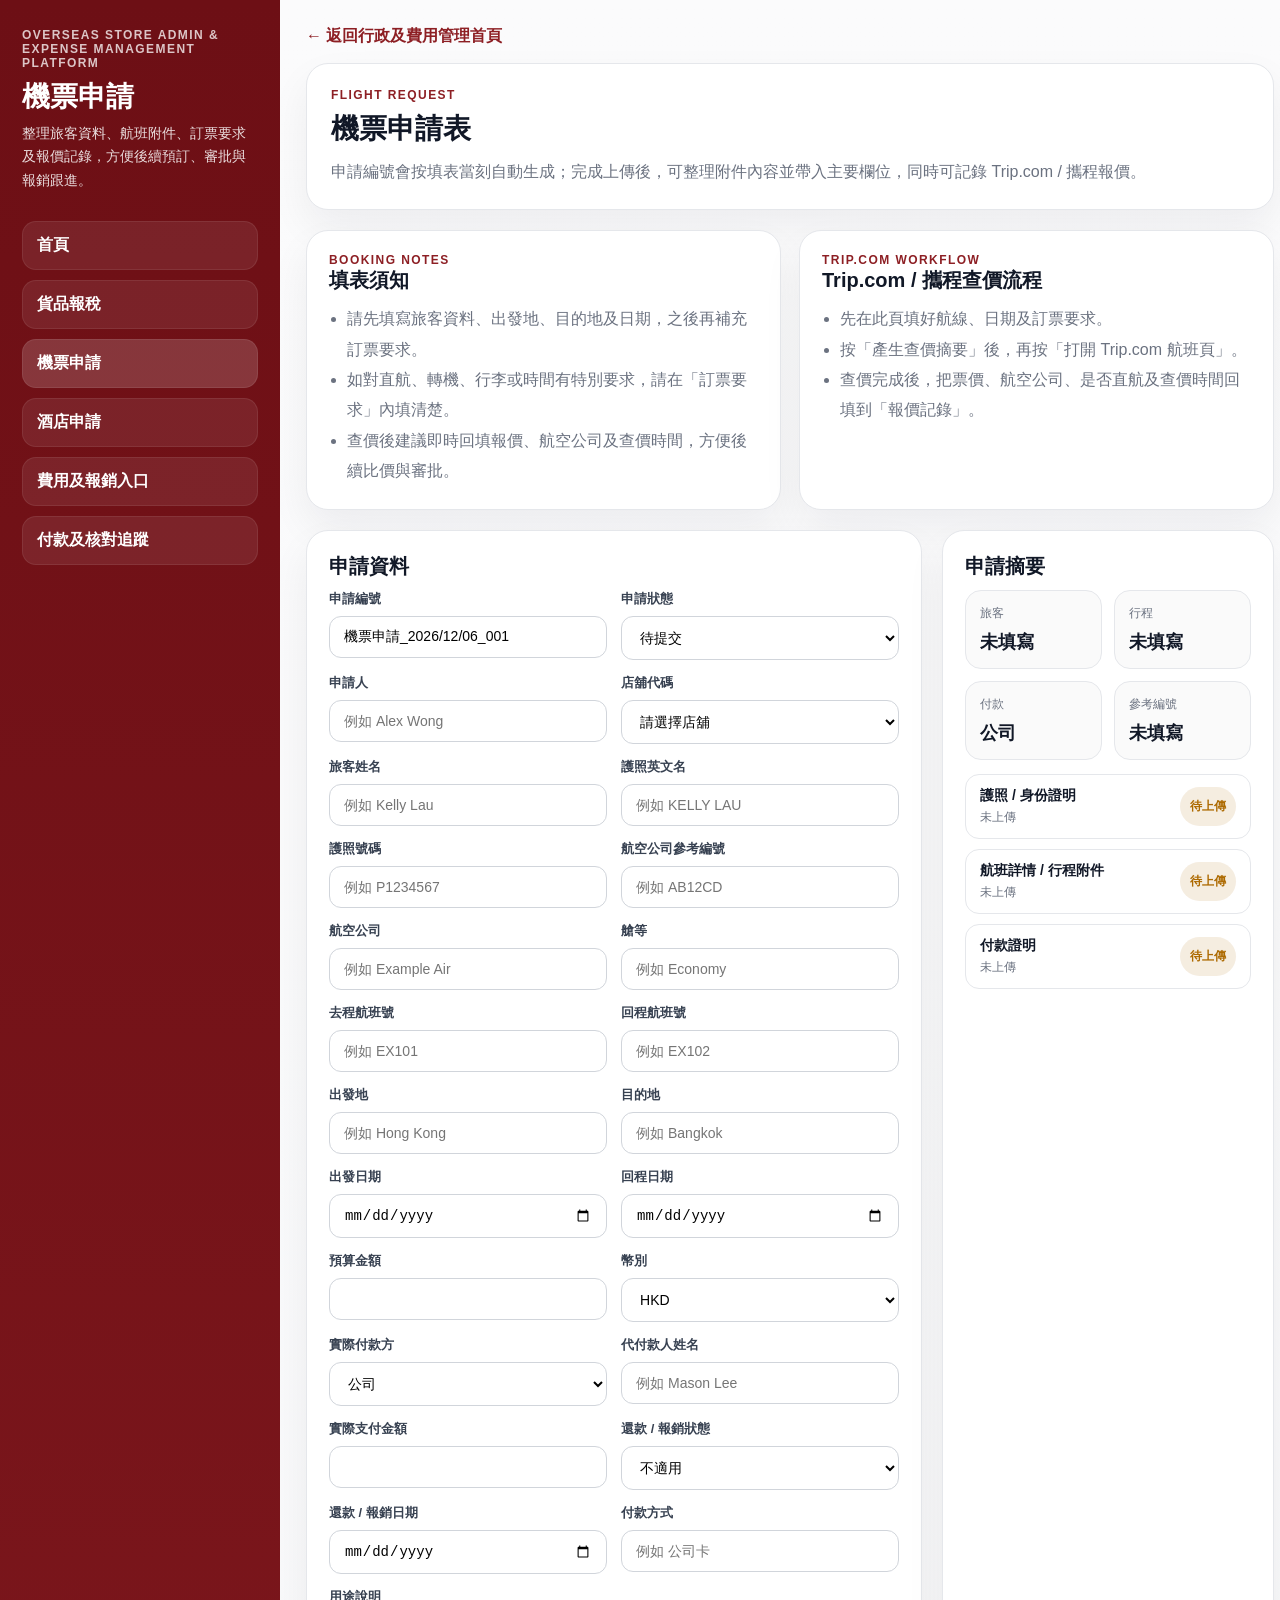
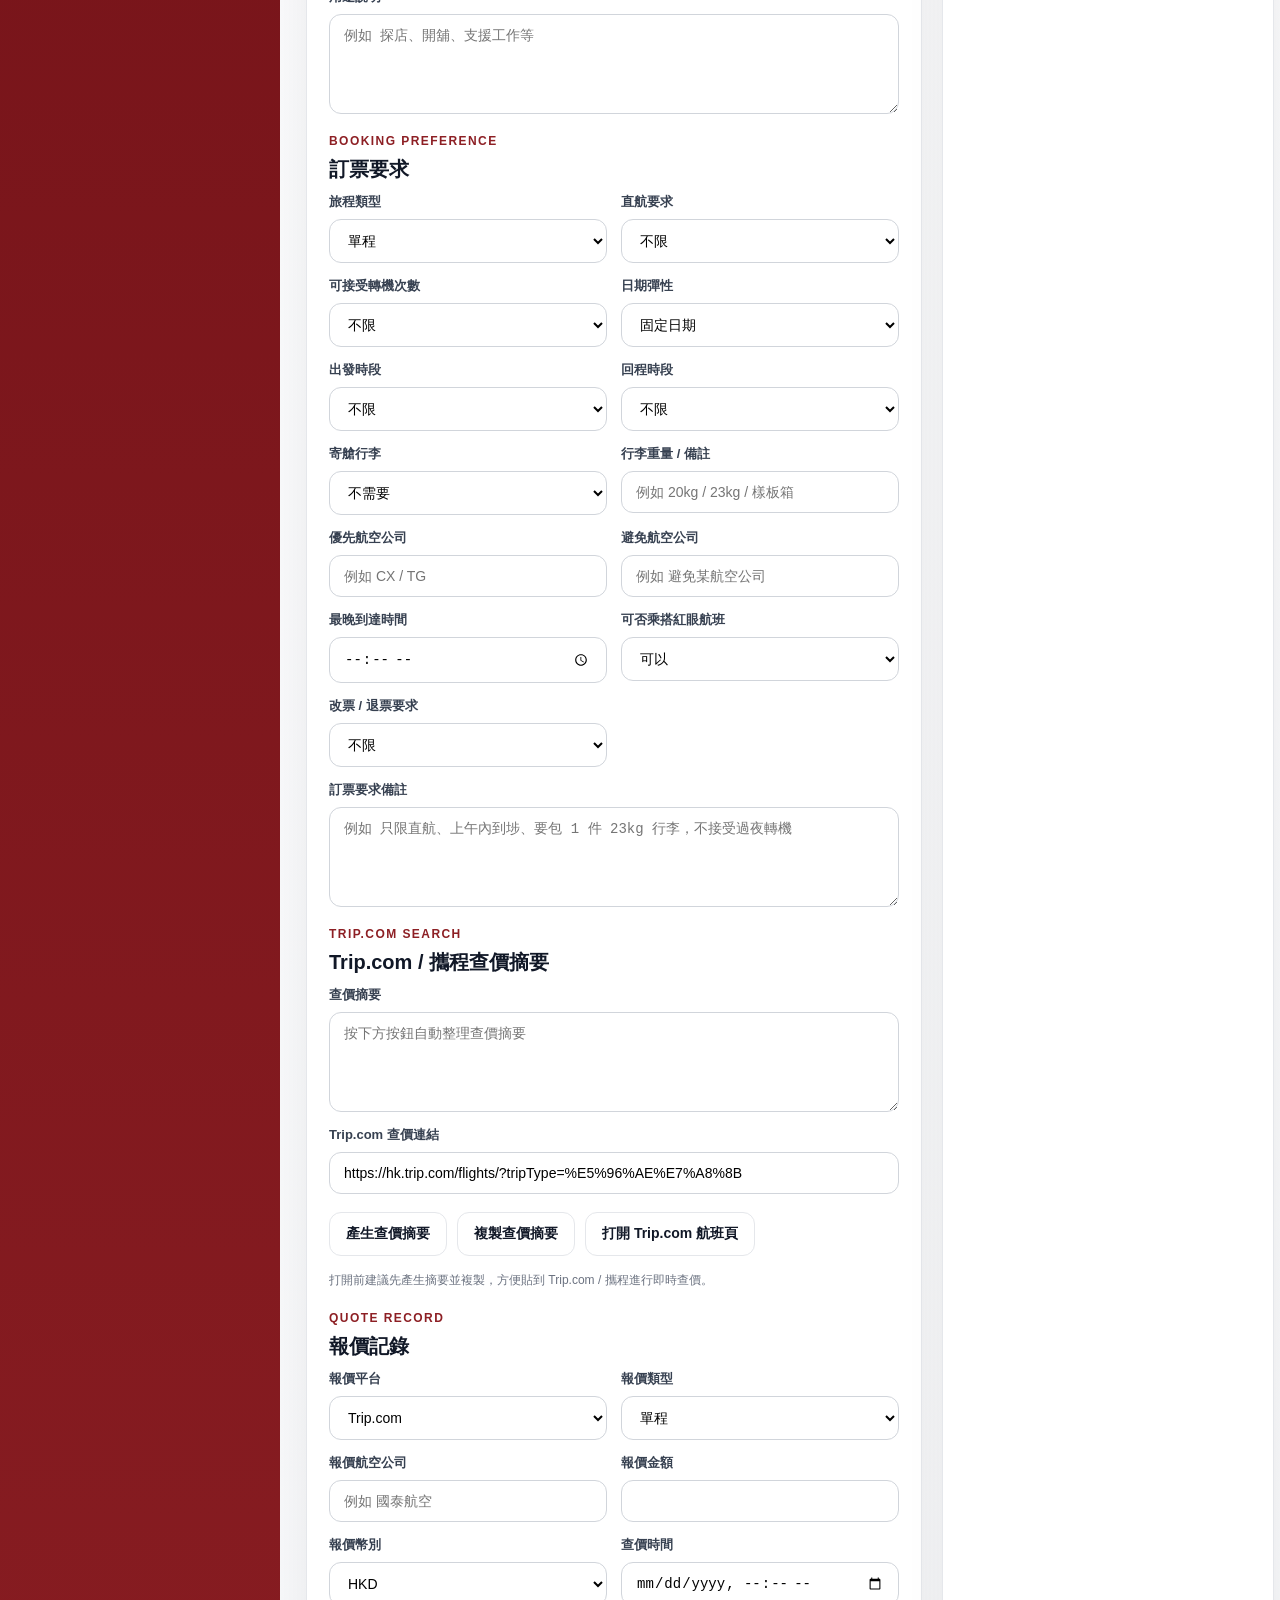
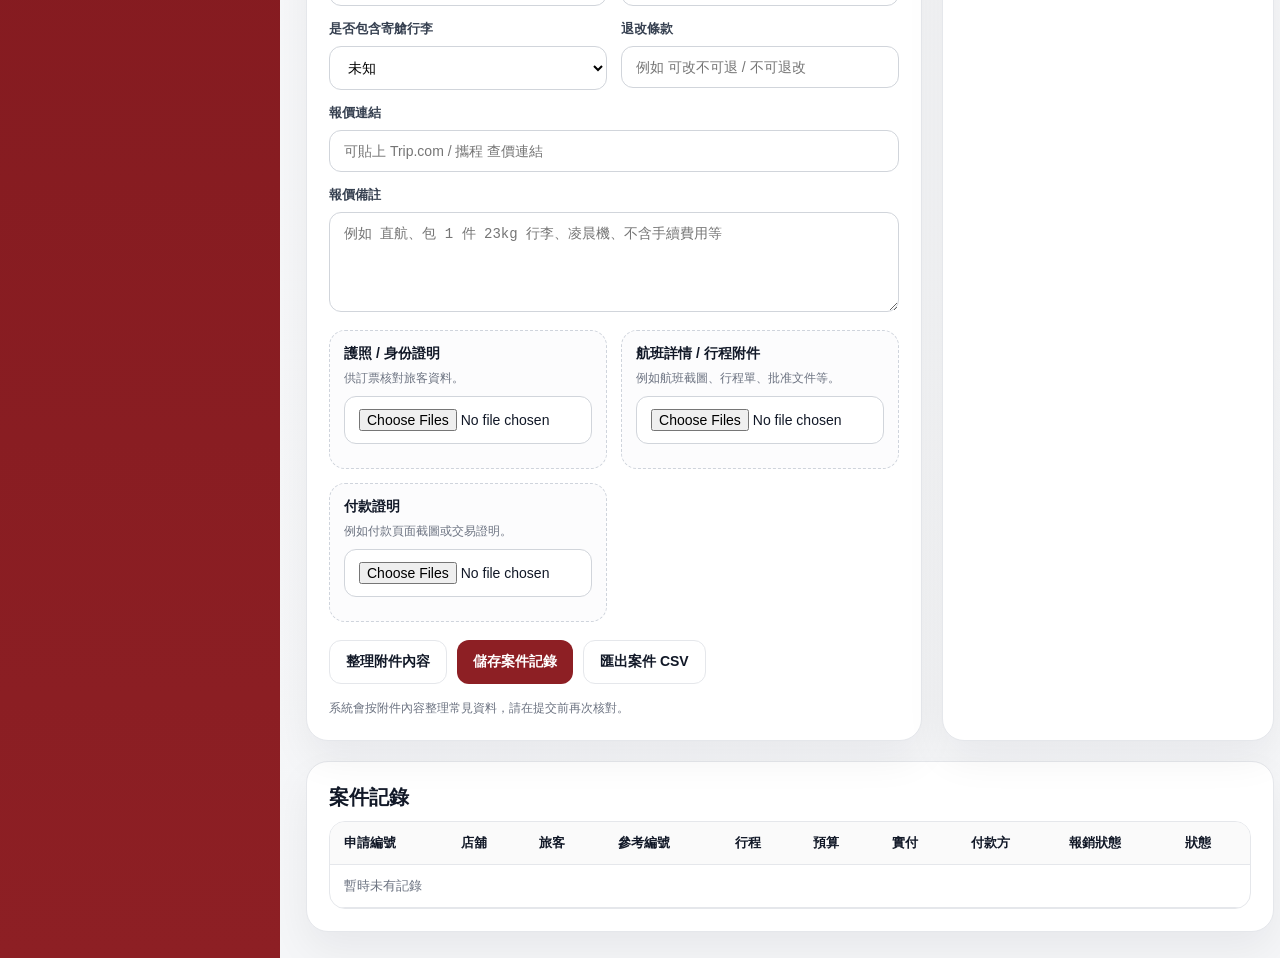
==== commit 1f7d9103: "Fix flight request page and restore clean Traditional Chinese layout" ====
--- a/modules/flight.html
+++ b/modules/flight.html
@@ -26,6 +26,7 @@
 
     <main class="main-content">
       <a class="top-link" href="../index.html">← 返回行政及費用管理首頁</a>
+
       <section class="module-top">
         <div class="module-eyebrow">Flight Request</div>
         <h2>機票申請表</h2>
@@ -47,7 +48,7 @@
           <h3>Trip.com / 攜程查價流程</h3>
           <ul class="clean-list">
             <li>先在此頁填好航線、日期及訂票要求。</li>
-            <li>按「產生查價摘要」後，再按「打開 Trip.com 航班�y」。</li>
+            <li>按「產生查價摘要」後，再按「打開 Trip.com 航班頁」。</li>
             <li>查價完成後，把票價、航空公司、是否直航及查價時間回填到「報價記錄」。</li>
           </ul>
         </div>
@@ -59,28 +60,40 @@
           <div class="form-grid">
             <div class="field"><label for="requestNo">申請編號</label><input id="requestNo" readonly /></div>
             <div class="field"><label for="status">申請狀態</label><select id="status"></select></div>
+
             <div class="field"><label for="applicant">申請人</label><input id="applicant" placeholder="例如 Alex Wong" /></div>
             <div class="field"><label for="storeDept">店舖代碼</label><select id="storeDept"></select></div>
+
             <div class="field"><label for="traveler">旅客姓名</label><input id="traveler" placeholder="例如 Kelly Lau" /></div>
             <div class="field"><label for="passportName">護照英文名</label><input id="passportName" placeholder="例如 KELLY LAU" /></div>
+
             <div class="field"><label for="passportNo">護照號碼</label><input id="passportNo" placeholder="例如 P1234567" /></div>
             <div class="field"><label for="bookingReference">航空公司參考編號</label><input id="bookingReference" placeholder="例如 AB12CD" /></div>
+
             <div class="field"><label for="airline">航空公司</label><input id="airline" placeholder="例如 Example Air" /></div>
             <div class="field"><label for="cabinClass">艙等</label><input id="cabinClass" placeholder="例如 Economy" /></div>
+
             <div class="field"><label for="outboundFlightNo">去程航班號</label><input id="outboundFlightNo" placeholder="例如 EX101" /></div>
             <div class="field"><label for="returnFlightNo">回程航班號</label><input id="returnFlightNo" placeholder="例如 EX102" /></div>
+
             <div class="field"><label for="fromCity">出發地</label><input id="fromCity" placeholder="例如 Hong Kong" /></div>
             <div class="field"><label for="toCity">目的地</label><input id="toCity" placeholder="例如 Bangkok" /></div>
+
             <div class="field"><label for="departDate">出發日期</label><input id="departDate" type="date" /></div>
             <div class="field"><label for="returnDate">回程日期</label><input id="returnDate" type="date" /></div>
+
             <div class="field"><label for="budget">預算金額</label><input id="budget" type="number" step="0.01" /></div>
             <div class="field"><label for="currency">幣別</label><select id="currency"></select></div>
+
             <div class="field"><label for="paymentOwner">實際付款方</label><select id="paymentOwner"></select></div>
             <div class="field"><label for="advancePayerName">代付款人姓名</label><input id="advancePayerName" placeholder="例如 Mason Lee" /></div>
+
             <div class="field"><label for="paidAmount">實際支付金額</label><input id="paidAmount" type="number" step="0.01" /></div>
             <div class="field"><label for="reimbursementStatus">還款 / 報銷狀態</label><select id="reimbursementStatus"></select></div>
+
             <div class="field"><label for="reimbursementDate">還款 / 報銷日期</label><input id="reimbursementDate" type="date" /></div>
             <div class="field"><label for="paymentMethod">付款方式</label><input id="paymentMethod" placeholder="例如 公司卡" /></div>
+
             <div class="field full"><label for="purpose">用途說明</label><textarea id="purpose" placeholder="例如 探店、開舖、支援工作等"></textarea></div>
           </div>
 
@@ -89,1807 +102,565 @@
           <div class="form-grid">
             <div class="field"><label for="tripType">旅程類型</label><select id="tripType"></select></div>
             <div class="field"><label for="directnessPreference">直航要求</label><select id="directnessPreference"></select></div>
+
             <div class="field"><label for="maxStops">可接受轉機次數</label><select id="maxStops"></select></div>
             <div class="field"><label for="dateFlexibility">日期彈性</label><select id="dateFlexibility"></select></div>
+
             <div class="field"><label for="departTimePreference">出發時段</label><select id="departTimePreference"></select></div>
             <div class="field"><label for="returnTimePreference">回程時段</label><select id="returnTimePreference"></select></div>
+
             <div class="field"><label for="baggageRequirement">寄艙行李</label><select id="baggageRequirement"></select></div>
             <div class="field"><label for="baggageWeight">行李重量 / 備註</label><input id="baggageWeight" placeholder="例如 20kg / 23kg / 樣板箱" /></div>
+
             <div class="field"><label for="preferredAirline">優先航空公司</label><input id="preferredAirline" placeholder="例如 CX / TG" /></div>
-            <div class="field"><label for="avoidAirline">必配航空公司</label><input id="avoidAirline" placeholder="例如 不坐紅眼模 / 避免某航空公司" /></div>
-            <div class="field"><label for="latestArrivalTime">最晚到道時間</label><input id="latestArrivalTime" type="time" /></div>
-            <div class="field"><label for="redEyeAllowed">可否紅眈航班</label><select id="redEyeAllowed"></select></div>
+            <div class="field"><label for="avoidAirline">避免航空公司</label><input id="avoidAirline" placeholder="例如 避免某航空公司" /></div>
+
+            <div class="field"><label for="latestArrivalTime">最晚到達時間</label><input id="latestArrivalTime" type="time" /></div>
+            <div class="field"><label for="redEyeAllowed">可否乘搭紅眼航班</label><select id="redEyeAllowed"></select></div>
+
             <div class="field"><label for="ticketFlexibility">改票 / 退票要求</label><select id="ticketFlexibility"></select></div>
-            <div class="field full"><label for="bookingPreferenceNote">訂票要求傅註</label><textarea id="bookingPreferenceNote" placeholder="例如 只限直航、上午内到埗、要包 1 件 23kg 行李,不接受過夜載轉機"></textarea></div>
+            <div class="field full"><label for="bookingPreferenceNote">訂票要求備註</label><textarea id="bookingPreferenceNote" placeholder="例如 只限直航、上午內到埗、要包 1 件 23kg 行李，不接受過夜轉機"></textarea></div>
           </div>
 
           <div class="section-eyebrow" style="margin-top:20px;">Trip.com Search</div>
-          <h3 style="margin-top:8px;">Trip.com / 撜程查價占塇</h3>
+          <h3 style="margin-top:8px;">Trip.com / 攜程查價摘要</h3>
           <div class="form-grid">
-            <div class="field full"><label for="tripSearchSummary">柧價摘要幘要</label><textarea id="tripSearchSummary" readonly placeholder="按下方餉挅^���動整理查價摸訁"></textarea></div>
-            <div class="field full"><label for="tripSearchUrl">Trip.com 查僺連結</label><input id="tripSearchUrl" readonly placeholder="系統會提供建議入口連結" /></div>
+            <div class="field full"><label for="tripSearchSummary">查價摘要</label><textarea id="tripSearchSummary" readonly placeholder="按下方按鈕自動整理查價摘要"></textarea></div>
+            <div class="field full"><label for="tripSearchUrl">Trip.com 查價連結</label><input id="tripSearchUrl" readonly placeholder="系統會提供建議入口連結" /></div>
           </div>
           <div class="button-row">
-            <button class="btn btn-secondary" id="buildTripSummaryBtn" type="button">產生柧價摘要。</button>
-            <button class="btn btn-secondary" id="copyTripSummaryBtn" type="button">觏製查價摸訁</button>
-            <button class="btn btn-secondary" id="openTripBtn" type="button">打開�-�\-���H:"*���y���-؝]-ۏ��-�]���]��\��H���H���i9c`9� �ab9�m9�!���9`�y�`:g 9��y.��，方便佰帶吲到�� Trip.com / 撜程進行即噺查價。</div>
+            <button class="btn btn-secondary" id="buildTripSummaryBtn" type="button">產生查價摘要</button>
+            <button class="btn btn-secondary" id="copyTripSummaryBtn" type="button">複製查價摘要</button>
+            <button class="btn btn-secondary" id="openTripBtn" type="button">打開 Trip.com 航班頁</button>
+          </div>
+          <div class="note" id="tripHint">打開前建議先產生摘要並複製，方便貼到 Trip.com / 攜程進行即時查價。</div>
 
           <div class="section-eyebrow" style="margin-top:20px;">Quote Record</div>
           <h3 style="margin-top:8px;">報價記錄</h3>
           <div class="form-grid">
-            <div class="field"><label for="quotePlatform">柧價平台</label><select id="quotePlatform"></select></div>
+            <div class="field"><label for="quotePlatform">報價平台</label><select id="quotePlatform"></select></div>
             <div class="field"><label for="quoteTripType">報價類型</label><select id="quoteTripType"></select></div>
-            <div class="field"><label for="quoteAirline">報價航祺公司</label><input id="quoteAirline" placeholder="例如 國泰航空" /></div>
-            <div class="field"><label for="quoteAmount">報價�額</label><input id="quoteAmount" type="number" step="0.01" /></div>
+
+            <div class="field"><label for="quoteAirline">報價航空公司</label><input id="quoteAirline" placeholder="例如 國泰航空" /></div>
+            <div class="field"><label for="quoteAmount">報價金額</label><input id="quoteAmount" type="number" step="0.01" /></div>
+
             <div class="field"><label for="quoteCurrency">報價幣別</label><select id="quoteCurrency"></select></div>
             <div class="field"><label for="quoteCheckedAt">查價時間</label><input id="quoteCheckedAt" type="datetime-local" /></div>
-            <div class="field"><label for="quoteBaggageIncluded">是否包寄航行杼</label><select id="quoteBaggageIncluded"></select></div>
-            <div class="field"><label for="quoteRefundability">退改碻朿</label><input id="quoteRefundability" placeholder="例如 可改不可倀 / 不可送���" /></div>
-            <div class="field full"><label for="quoteUrl">報價連結</label><input id="quoteUrl" placeholder="可輚上 Trip.com / 搸程 枞價儭連結" /></div>
-            <div class="field full"><label for="quoteRemark">報價備蚬</label><textarea id="quoteRemark" placeholder="例如 直航、包 1 件 23kg 行李、凌晨機、不含手纪費用等"></textarea></div>
+
+            <div class="field"><label for="quoteBaggageIncluded">是否包含寄艙行李</label><select id="quoteBaggageIncluded"></select></div>
+            <div class="field"><label for="quoteRefundability">退改條款</label><input id="quoteRefundability" placeholder="例如 可改不可退 / 不可退改" /></div>
+
+            <div class="field full"><label for="quoteUrl">報價連結</label><input id="quoteUrl" placeholder="可貼上 Trip.com / 攜程 查價連結" /></div>
+            <div class="field full"><label for="quoteRemark">報價備註</label><textarea id="quoteRemark" placeholder="例如 直航、包 1 件 23kg 行李、凌晨機、不含手續費用等"></textarea></div>
           </div>
 
           <div class="upload-grid">
             <div class="upload-box">
               <h4>護照 / 身份證明</h4>
-              <p>供颢票核對旅客資料。</p>
+              <p>供訂票核對旅客資料。</p>
               <input id="passportFile" type="file" accept="image/*,.pdf" multiple />
               <div class="preview-grid" id="passportPreview"></div>
             </div>
+
             <div class="upload-box">
-              <h4>航班試情 / 行程附件</h4>
-              <p>例如:"*���y�*�g%�� z(c9�"�e��� y�nyaṥ��.���kx� �-���[�-]YH�][�\�\�Q�[H�--\OH��[H�X��\-H�[XY�Kʋ-���][-\H-ς�]��\��H�-�]�Y]�YܚY�YH�][�\�\�T-�]�Y]ȏ�-�]���-�]���]��\��H�\�Y-X�����-�.�9�/�+by�#�-�-��-�/��i��.�9�/�h zg(��*�g%�� y�%�.�9�$�+b9�#�� �-���[�-]YH�^[Y[��[H�--\OH��[H�X��\-H�[XY�Kʋ-���][-\H-ς�]��\��H�-�]�Y]�YܚY�YH�^[Y[�-�]�Y]ȏ�-�]���-�]���-�]����]��\��H��]-ۋ\��ȏ���]-ۈ�\��H�����\�X�ۙ\�H�YH��ܐ���--\OH��]-ۈ���m9�!�fa9.��ai�k�O-؝]-ۏ���]-ۈ�\��H�����\-�[X\�H�YH��]�P����a,�kf9�b9.��*&:c!-؝]-ۏ���]-ۈ�\��H�����\�X�ۙ\�H�YH�^-ܝ����c+�ab9.��Տ-؝]-ۏ��-�]���]��\��H���H�YH��ܔ�]-\ȏ�����ly� ��"zfa9.��ai�k�yn.:)��,����{�#:*��g*9��9.�9bcya�y�(y�.9l#x� �-�]���-��X�[ۏ���\�YH�\��H��]-\�X�\����-Ϲ�,�*���f:)�O-�-ς�]��\��H��[[X\�KYܚY���]��\��H��[[X\�KX����-�[����yk��-��[��-�-�ۙ�YH�-�]�[\��[[X\�H���*�hj�k��-��-�ۙϏ-�]���]��\��H��[[X\�KX����-�[��(c9�"�-��[��-�-�ۙ�YH�-�\�[[X\�H���*�hj�k��-��-�ۙϏ-�]���]��\��H��[[X\�KX����-�[��* ��j:)�y�`�-��[��-�-�ۙ�YH�-�Y�\�[��T�[[X\�H���*�hj�k��-��-�ۙϏ-�]���]��\��H��[[X\�KX����-�[��h,y`�O-��[��-�-�ۙ�YH�][�T�[[X\�H���*�hj�k��-��-�ۙϏ-�]���-�]���]��\��H��]-\�[\����]��\��H��]-\�Z][H��]��-�-�ۙϺ+m��i�-�:.��.�z+by�#�-��-�ۙϏ-�[�YH�\��ܝY]H���*�."�//O-��[��-�]��]�YH�\��ܝ�Y�H��\��H��Y�H-�\����o�9."�`��-�]��-�]���]��\��H��]-\�Z][H��]��-�-�ۙϺ"*���z*l���H-�:(c9�"�fa9.�-��-�ۙϏ-�[�YH�][�\�\�SY]H���*�."�//O-��[��-�]��]�YH�][�\�\�P�Y�H��\��H��Y�H-�\����o!y."�//O-�]��-�]���]��\��H��]-\�Z][H��]��-�-�ۙϹ.�9�/�+by�#�-��-�ۙϏ-�[�YH�^[Y[�Y]H���*�."�`��-��[��-�]��]�YH�^[Y[��Y�H��\��H��Y�H-�\����o!y."�//O-�]��-�]���-�]���]��\��H���H��n�+l9��y`�yo�;�#9d#9�iz*&:c!9nl�c�8� y�j9�`�� y��y`�y�`�e��c�`(��d;�#9��y/��.b�o�9�.9l#x� �-�]���-�\�YO��-�]����-�X�[ۈ�\��H�X�KX�\����-Ϲ�b9.��*&:c!-�-ς�]��\��H�X�K]ܘ\���-X�O��-XY�--��-��,�*����:&g�-��-�n��"%�-��-���yk��-��-�(c9�"�-��-�* ��:)�y��O-��-���y`�ynl�c�-��-�h,y`�-��-���y`�y�`�e��-��-�.�9�/���O-��-���9�b�-��-�-��-�XY��-��-HYH��X�ܙ-Л�-H��--��-��-�[�H�L��\��H�[\--KX�[������`��*��"z*&:c!-��-�-��-���-O��-�X�O��-�]���-��X�[ۏ��-�XZ[���-�]����-�ܚ\--ܘ�H����\��]-�ڜ��\--��ȏ�-��ܚ\-��-�ܚ\--ܘ�H����\��]-�ڜ�ٛܛK[�-[ۜ˚�ȏ�-��ܚ\-��-�ܚ\-���ۜ�S�SW�P�SH	��g��j9�,�*����ۜ�S�SW��VHH	ٛY�-	��ۜ�-�\]Y\���[H��[Y[�-��][[Y[��RY
-	ܙ\]Y\����N�ۜ��[T�ܙHH-�-\��ܝ��K][�\�\�N��K-^[Y[���HN�ۜ�--�]�Y]�X\H-�-\��ܝ���[Y[�-��][[Y[��RY
-	�\��ܝ-�]�Y]��K][�\�\�N���[Y[�-��][[Y[��RY
-	�][�\�\�T-�]�Y]��K-^[Y[����[Y[�-��][[Y[��RY
-	�^[Y[�-�]�Y]��HN�ۜ�Y]SX\H-�-\��ܝ���[Y[�-��][[Y[��RY
-	�\��ܝY]I�K][�\�\�N���[Y[�-��][[Y[��RY
-	�][�\�\�SY]I�K-^[Y[����[Y[�-��][[Y[��RY
-	�^[Y[�Y]I�HN�ۜ��Y�SX\H-�-\��ܝ���[Y[�-��][[Y[��RY
-	�\��ܝ�Y�I�K][�\�\�N���[Y[�-��][[Y[��RY
-	�][�\�\�P�Y�I�K-^[Y[����[Y[�-��][[Y[��RY
-	�^[Y[��Y�I�HN�ۜ�--�]�[\��[[X\�HH��[Y[�-��][[Y[��RY
-	�-�]�[\��[[X\�I�N�ۜ�--�\�[[X\�HH��[Y[�-��][[Y[��RY
-	�-�\�[[X\�I�N�ۜ�--�Y�\�[��T�[[X\�HH��[Y[�-��][[Y[��RY
-	�-�Y�\�[��T�[[X\�I�N�ۜ�-][�T�[[X\�HH��[Y[�-��][[Y[��RY
-	�][�T�[[X\�I�N�ۜ�-�X�ܙ-Л�-HH��[Y[�-��][[Y[��RY
-	ܙX�ܙ-Л�-I�N�ۜ��ܔ�]-\�H��[Y[�-��][[Y[��RY
-	��ܔ�]-\��N��ܛS�-[ۜ˘�[��[X�-�-�-�]-\�Y�	��]-\��-�]-\�ܛ�\�	ٛY�-	�-�ܙRY�	��ܙQ\-	��\��[��RY�	��\��[��I�-�Z[X�\��[Y[�Y�	ܙZ[X�\��[Y[��]-\��-^[Y[��ۙ\�Y�	�^[Y[��ۙ\��JN��[��[ۈ�[�[X�
-Y-][\�-X�Z�\�H�[
-H-�ۜ�[H��[Y[�-��][[Y[��RY
-Y
-NY�
-Y[
-H-�]-\���ۜ��\��[��[-YHH[-��[-YN[-�[��\�SH	��Y�
--X�Z�\�OOH�[
-H-�ۜ��-[ۈH��[Y[�-�ܙX]Q[[Y[�
-	��-[ۉ�N�-[ۋ��[-YHH	���-[ۋ�^-�۝[�H-X�Z�\�[-�\-[��[
-�-[ۊNB�][\˙�ܑXX�
-][HO�-�ۜ��-[ۈH��[Y[�-�ܙX]Q[[Y[�
-	��-[ۉ�NY�
---\[و][HOOH	��-�[���H-�-[ۋ��[-YHH][N�-[ۋ�^-�۝[�H][NH[-�H-�-[ۋ��[-YHH][K��[-YN�-[ۋ�^-�۝[�H][K�X�[B�[-�\-[��[
-�-[ۊNJNY�
-�\��[��[-YH	��ˋ��[-��-[ۜ�K���YJ�-[ۈO��-[ۋ��[-YHOOH�\��[��[-YJJH-[-��[-YHH�\��[��[-YNH[-�HY�
--X�Z�\�OOH�[
-H-[-��[-YHH	��B�B���[�[X�
-	�-�\-\I���e���"��	�/��f��	�i&�g�n ��JN�[�[X�
-	�\�X��\��-�Y�\�[��I���c�fd9��:"*��	���:"*�-a�ab9�	�c��/by�g�JN�[�[X�
-	�X^��-����	�	�I�	̊��	�.#zfd9g���JN�[�[X�
-	�]Q�^X�[]-I���f�k����y�'��	�Ly��I�	�L���I�	�L���I�	�c�9ob9�)��JN�[�[X�
-	�\\�[YT-�Y�\�[��I���.#zfd9g���	�."�cb	�	�.��d#��	��f�."��	�a�9��	�JN�[�[X�
-	ܙ]-\��[YT-�Y�\�[��I���.#zfd9b-��	�."�cb	�	�."�cb	�	��f�."��	�a�9�j	�JN�[�[X�
-	ؘY��Y�T�\]Z\�[Y[�	����b���9cl�c���	�y.��k�:"*��	̹.��k�:"*��	�hk�e��(c9�o	�	��*�诺+�z(c9�o	�JN�[�[X�
-	ܙY^YP[��Y	���c깣�yc�I�	�.#y��yc�I�	�a*�ab:`o�acI�JN�[�[X�
-	�X��]�^X�[]-I���.#zfd9g���	�c���.y/k���yab9�	�	�c���.y.#yc��` 	�	�� 9/��j9/d��c	�JN�[�[X�
-	�][�T]�ܛI���-�\-���I�	��.9�"��	�am�.��JN�[�[X�
-	�][�U-�\-\I�����:"*��	�/by�g��	��*�hj�k���JN�[�[X�
-	�][�P�\��[��I�-�[��ˑ�ԓW��SӔ˘�\��[��Y\�N�[�[X�
-	�][�P�Y��Y�R[��-YY	����*�hj�k���	�c!yk�:"*�(c9�o	�	�.#yc!yk�:"*�(c9�o	�	�o�9论+�	�JN��[��[ۈ-�]�Y�J[--^----\JH-�[-��\�Ә[YHH�Y�H	-�-\_X�[-�^-�۝[�H-^-�B��[��[ۈ-�XY�[P\�]UT�
-�[JH-�-�]-\���]�-��Z\�J
--�\��-�K-�Z�X�
-HO�-��ۜ�-�XY\�H�]��[T�XY\�
-N�-�XY\��ۛ�YH
-
-HO�-�\��-�J-�XY\���\�[-
-N�-�XY\��ۙ\��܈H-�Z�X��-�XY\���XY\�]UT�
-�[JN�JN�B�\�[���[��[ۈ[�Q�[\�--\K�[\�H-�ۜ�][\�H�N�܈
-�ۜ��[Hو�[\�H][\˜-\�
--��[YN��[K��[YK]U\��]�Z]-�XY�[P\�]UT�
-�[JHJN�[T�ܙV�-\WHH][\�--�]�Y]�X\�-\WK�[��\�SH][\˛X\
--���O�[Y�-ܘ�H�-ܛ�˙]U\�H�[-H�-ܛ�˛�[Y_H��
-K���[�	��NY]SX\�-\WK�^-�۝[�H][\˛[���	-�][\˛[��H9`"���9�b�	��*�."�//I�-�]�Y�J�Y�SX\�-\WK][\˛[���	�m�."�`�I��	�o�y."�`���][\˛[���	�����	��\���NB���[��[ۈ�Z[-�Y�\�[��T�[[X\�J
-H-�ۜ�-\�-�H�N�ۜ�\�X��\��H��[Y[�-��][[Y[��RY
-	�\�X��\��-�Y�\�[��I�K��[-YN�ۜ��Y��Y�HH��[Y[�-��][[Y[��RY
-	ؘY��Y�T�\]Z\�[Y[�	�K��[-YN�ۜ�]Q�^X�[]-HH��[Y[�-��][[Y[��RY
-	�]Q�^X�[]-I�K��[-YN�ۜ�X^��-�H��[Y[�-��][[Y[��RY
-	�X^��-��K��[-YNY�
-\�X��\��H-\�-˜-\�
-\�X��\��NY�
-X^��-�H-\�-˜-\�
-:/by�g�	-�X^��-�X
-NY�
-�Y��Y�JH-\�-˜-\�
-�Y��Y�JNY�
-]Q�^X�[]-JH-\�-˜-\�
-]Q�^X�[]-JN-�]-\��-\�-˚��[�	�-�	�NB���[��[ۈ�Z[-�\�X\���[[X\�J
-H-�ۜ�-�[[X\�HH9��yk���&�-���[Y[�-��][[Y[��RY
-	�-�]�[\��K��[-YK�-�[J
-H	�I�X-�9��y�"�hk�g���&�-���[Y[�-��][[Y[��RY
-	�-�\-\I�K��[-YH	�I�X-�:"*����&�-���[Y[�-��][[Y[��RY
-	ٜ��P�]-I�K��[-YK�-�[J
-H	�I�H8���	-���[Y[�-��][[Y[��RY
-	���]-I�K��[-YK�-�[J
-H	�I�X-�9��y�'��&�-���[Y[�-��][[Y[��RY
-	�\\�]I�K��[-YH	�I�Y-���[Y[�-��][[Y[��RY
-	�-�\-\I�K��[-YHOOH	�/��f���-�	-���[Y[�-��][[Y[��RY
-	ܙ]-\��]I�K��[-YH	�I�X�	��X-�:"i��b{�&�-���[Y[�-��][[Y[��RY
-	��X�[��\���K��[-YK�-�[J
-H	�I�X-�9��:"*�)�y�`��&�-���[Y[�-��][[Y[��RY
-	�\�X��\��-�Y�\�[��I�K��[-YH	�I�X-�9c����yc��/by�g��(y�l{�&�-���[Y[�-��][[Y[��RY
-	�X^��-��K��[-YH	�I�X-�9��y�'�ob9�)��&�-���[Y[�-��][[Y[��RY
-	�]Q�^X�[]-JK��[-YH	�I�X-�9a��o9�h���;�&�-���[Y[�-��][[Y[��RY
-	�\\�[YT-�Y�\�[��I�K��[-YH	�I�X-�9f��"��`���{�&�-���[Y[�-��][[Y[��RY
-	ܙ]-\��[YT-�Y�\�[��I�K��[-YH	�I�X-�:(c9�c�)�y�`��&�-���[Y[�-��][[Y[��RY
-	ؘY��Y�T�\]Z\�[Y[�	�K��[-YH	�I�H	-���[Y[�-��][[Y[��RY
-	ؘY��Y�U�ZY�-	�K��[-YK�-�[J
-H	��X-�-�[J
-K�9a*�ab:"*��n�ak9c�;�&�-���[Y[�-��][[Y[��RY
-	�-�Y�\��YZ\�[�I�K��[-YK�-�[J
-H	�I�X-�:`a�ae:"*��n�ak9c�;�&�-���[Y[�-��][[Y[��RY
-	�]��YZ\�[�I�K��[-YK�-�[J
-H	�I�X-�9� 9�f�b,:`e9�`�e���&�-���[Y[�-��][[Y[��RY
-	�]\�\��]�[[YI�K��[-YH	�I�X-�9c��d)��!y�/9�g��&�-���[Y[�-��][[Y[��RY
-	ܙY^YP[��Y	�K��[-YH	�I�X-�9�.y�j8-�` 9�/:)�y����&�-���[Y[�-��][[Y[��RY
-	�X��]�^X�[]-I�K��[-YH	�I�X-�9`�z*.;�&�-���[Y[�-��][[Y[��RY
-	؛���[��-�Y�\�[��S��I�K��[-YK�-�[J
-H	�I�X�K���[�	���N��[Y[�-��][[Y[��RY
-	�-�\�X\���[[X\�I�K��[-YHH-�[[X\�N��[Y[�-��][[Y[��RY
-	�-�\�X\��\�	�K��[-YHH	�----΋��˝-�\-���KٛY�--���-�]-\��-�[[X\�NB���[��[ۈ�Z[][�T�[[X\�J
-H-�ۜ�-]�ܛHH��[Y[�-��][[Y[��RY
-	�][�T]�ܛI�K��[-YN�ۜ�[[�[�H�[X�\���[Y[�-��][[Y[��RY
-	�][�P[[�[�	�K��[-YH-
-N�ۜ��\��[��HH��[Y[�-��][[Y[��RY
-	�][�P�\��[��I�K��[-YN�ۜ�--�\-\HH��[Y[�-��][[Y[��RY
-	�][�U-�\-\I�K��[-YNY�
-\]�ܛH	��X[[�[�
-H-�]-\��	���ۜ�-\�-�H�]�ܛH	��*�hj�k���NY�
-[[�[��-
-H-\�-˜-\�
-	-�\-][-˛[ۙ^J[[�[�
-_H	-��\��[��_X
-NY�
---�\-\JH-\�-˜-\�
---�\-\JN-�]-\��-\�-˚��[�	�-�	�NB���[��[ۈ\--Q�Y�-]J]JH-\-][-˜�][�-]�[-YJ��[Y[�-��][[Y[��RY
-	�\��ܝ�[YI�K]K�\��ܝ�[YJN\-][-˜�][�-]�[-YJ��[Y[�-��][[Y[��RY
-	�-�]�[\��K]K�-�]�[\�N\-][-˜�][�-]�[-YJ��[Y[�-��][[Y[��RY
-	�\��ܝ���K]K�\��ܝ��N\-][-˜�][�-]�[-YJ��[Y[�-��][[Y[��RY
-	؛���[�ԙY�\�[��I�K]K�����[�ԙY�\�[��JN\-][-˜�][�-]�[-YJ��[Y[�-��][[Y[��RY
-	�Z\�[�I�K]K�Z\�[�JN\-][-˜�][�-]�[-YJ��[Y[�-��][[Y[��RY
-	��X�[��\���K]K��X�[��\��N\-][-˜�][�-]�[-YJ��[Y[�-��][[Y[��RY
-	��]��[��Y�-���K]K��]��[��Y�-��N\-][-˜�][�-]�[-YJ��[Y[�-��][[Y[��RY
-	ܙ]-\���Y�-���K]K��]-\���Y�-��N\-][-˜�][�-]�[-YJ��[Y[�-��][[Y[��RY
-	ٜ��P�]-I�K]K����P�]-JN\-][-˜�][�-]�[-YJ��[Y[�-��][[Y[��RY
-	���]-I�K]K���]-JN\-][-˜�][�-]�[-YJ��[Y[�-��][[Y[��RY
-	�\\�]I�K]K�\\�]JN\-][-˜�][�-]�[-YJ��[Y[�-��][[Y[��RY
-	ܙ]-\��]I�K]K��]-\��]JN\-][-˜�][�-]�[-YJ��[Y[�-��][[Y[��RY
-	��\��[��I�K]K��\��[��JN\-][-˜�][�-]�[-YJ��[Y[�-��][[Y[��RY
-	�][�P�\��[��I�K]K��\��[��JN\-][-˜�][�-]�[-YJ��[Y[�-��][[Y[��RY
-	�ZY[[�[�	�K]K�ZY[[�[�
-NY�
-Y��[Y[�-��][[Y[��RY
-	؝Y�]	�K��[-YH	��]K�ZY[[�[�
-H\-][-˜�][�-]�[-YJ��[Y[�-��][[Y[��RY
-	؝Y�]	�K]K�ZY[[�[�
-NB���[��[ۈ-\��Q�Y�-]J-\��ܝ^--][�\�\�U^---^[Y[�^-
-H-�ۜ�]HH-�N�ۜ�\���[YHH\-][-˜\��S\���[YJ-\��ܝ^-
-NY�
-\���[YJH-�]K�\��ܝ�[YHH\���[YN�]K�-�]�[\�H\���[YN�B��ۜ�-\��ܝ��H-\��ܝ^--�X]�
--���KV�W-��JW��NY�
--\��ܝ��H]K�\��ܝ��H-\��ܝ���WN�ۜ�����[��H][�\�\�U^--�X]�
--�ιc��`�z* :!'��g��o9ac9c�-�Y�\�[��_����[��-��W-ʖλ�&�O�-ʊ�KV�-NW^�KJK�JNY�
-����[��H]K�����[�ԙY�\�[��HH����[���WK��\-\��\�J
-N�ۜ�Z\�[�S[�HH][�\�\�U^--�X]�
--��KV�V�KV�K^�-��W^̋--JW-���KV�^�K-�W-��-̋-JW-��X�ۛ�^_�\�[�\��-�[Z][HX�ۛ�^_�\��
-K�JNY�
-Z\�[�S[�JH-�]K�Z\�[�HHZ\�[�S[�V�WK�-�[J
-N�]K��]��[��Y�-��HZ\�[�S[�V̗K��\X�J-�-����	��N�]K��X�[��\��HZ\�[�S[�V��N�B��ۜ��Y�-���Hˋ��][�\�\�U^--�X]�[
--���KV�^�K-�W-��-̋-JW���WK�X\
-X]�O�X]��WK��\X�J-�-����	��JNY�
-�Y�-����JH]K��]��[��Y�-��H�Y�-����NY�
-�Y�-����WJH]K��]-\���Y�-��H�Y�-����WN�ۜ�-��]SX]�\�H\-][-˝[�\]YP�Jˋ��][�\�\�U^--�X]�[
--��KV�K^�-ML--W-NY���^̋-�JW-ʗ
-
-�KV�^��JW
-K��WK�X\
-X]�O�
--��]-N�X]��WK��N�X]�̗HJJK][HO�][K���JNY�
--��]SX]�\��JH]K����P�]-HH-��]SX]�\��K��]-NY�
--��]SX]�\��WJH]K���]-HH-��]SX]�\��WK��]-N�ۜ�]\�H\-][-˙^--�X�]\�][�\�\�U^-
-NY�
-]\��JH]K�\\�]HH]\��NY�
-]\��WJH]K��]-\��]HH]\��WN�ۜ��X�[�H][�\�\�U^--�X]�
--��X�ۛ�^_�\�[�\��-�[Z][HX�ۛ�^_�\��
-W��JNY�
-�X�[�H]K��X�[��\��H�X�[��WN�ۜ�-�[[ۙ^HH\-][-˙�[�[ۙ^P�R�^]�ܙ-�-^[Y[�^--���/za�zhcI�	��[	�	�[[�[�	�JH\-][-˛\��\�[ۙ^J-^[Y[�^-
-NY�
--�[[ۙ^JH-]K��\��[��HH-�[[ۙ^K��\��[��N]K�ZY[[�[�H-�[[ۙ^K�[[�[�Y�
-Y��[Y[�-��][[Y[��RY
-	�][�P[[�[�	�K��[-YJH]K�][�P[[�[�H-�[[ۙ^K�[[�[�B�-�]-\��]NB���[��[ۈ�Z[^[�Y
-
-H-\-][-˙[��\�T�\]Y\���-�\]Y\���[-S�SW�P�S-S�SW��VJN�ۜ�--�Y�\�[��T�[[X\�U^-H�Z[-�Y�\�[��T�[[X\�J
-N�ۜ�-][�T�[[X\�U^-H�Z[][�T�[[X\�J
-N-�]-\��-[�-[U-\N�S�SW�P�S-�-�\]Y\��Έ-�\]Y\���[-��[-YK�-�[J
-K�-�]-\Έ��[Y[�-��][[Y[��RY
-	��]-\��K��[-YK�\-X�[����[Y[�-��][[Y[��RY
-	�\-X�[�	�K��[-YK�-�[J
-K�-�ܙQ\-���[Y[�-��][[Y[��RY
-	��ܙQ\-	�K��[-YK�-�[J
-K�--�]�[\����[Y[�-��][[Y[��RY
-	�-�]�[\��K��[-YK�-�[J
-K�-\��ܝ�[YN���[Y[�-��][[Y[��RY
-	�\��ܝ�[YI�K��[-YK�-�[J
-K�-\��ܝ�Έ��[Y[�-��][[Y[��RY
-	�\��ܝ���K��[-YK�-�[J
-K�����[�ԙY�\�[��N���[Y[�-��][[Y[��RY
-	؛���[�ԙY�\�[��I�K��[-YK�-�[J
-K�Z\�[�N���[Y[�-��][[Y[��RY
-	�Z\�[�I�K��[-YK�-�[J
-K��X�[��\�Έ��[Y[�-��][[Y[��RY
-	��X�[��\���K��[-YK�-�[J
-K��]��[��Y�-�Έ��[Y[�-��][[Y[��RY
-	��]��[��Y�-���K��[-YK�-�[J
-K�-�]-\���Y�-�Έ��[Y[�-��][[Y[��RY
-	ܙ]-\���Y�-���K��[-YK�-�[J
-K����P�]-N���[Y[�-��][[Y[��RY
-	ٜ��P�]-I�K��[-YK�-�[J
-K�-��]-N���[Y[�-��][[Y[��RY
-	���]-I�K��[-YK�-�[J
-K�\\�]N���[Y[�-��][[Y[��RY
-	�\\�]I�K��[-YK�-�]-\��]N���[Y[�-��][[Y[��RY
-	ܙ]-\��]I�K��[-YK��Y�]��[X�\���[Y[�-��][[Y[��RY
-	؝Y�]	�K��[-YH-
-K��\��[��N���[Y[�-��][[Y[��RY
-	��\��[��I�K��[-YK�-^[Y[��ۙ\����[Y[�-��][[Y[��RY
-	�^[Y[��ۙ\��K��[-YK�Y-�[��T^Y\��[YN���[Y[�-��][[Y[��RY
-	�Y-�[��T^Y\��[YI�K��[-YK�-�[J
-K�-ZY[[�[���[X�\���[Y[�-��][[Y[��RY
-	�ZY[[�[�	�K��[-YH-
-K�-�Z[X�\��[Y[��]-\Έ��[Y[�-��][[Y[��RY
-	ܙZ[X�\��[Y[��]-\��K��[-YK�-�Z[X�\��[Y[�]N���[Y[�-��][[Y[��RY
-	ܙZ[X�\��[Y[�]I�K��[-YK�-^[Y[�Y]����[Y[�-��][[Y[��RY
-	�^[Y[�Y]�	�K��[-YK�-�[J
-K�--\���N���[Y[�-��][[Y[��RY
-	�-\���I�K��[-YK�-�[J
-K�--�\-\N���[Y[�-��][[Y[��RY
-	�-�\-\I�K��[-YK�\�X��\��-�Y�\�[��N���[Y[�-��][[Y[��RY
-	�\�X��\��-�Y�\�[��I�K��[-YK�X^��-Έ��[Y[�-��][[Y[��RY
-	�X^��-��K��[-YK�]Q�^X�[]-N���[Y[�-��][[Y[��RY
-	�]Q�^X�[]-I�K��[-YK�\\�[YT-�Y�\�[��N���[Y[�-��][[Y[��RY
-	�\\�[YT-�Y�\�[��I�K��[-YK�-�]-\��[YT-�Y�\�[��N���[Y[�-��][[Y[��RY
-	ܙ]-\��[YT-�Y�\�[��I�K��[-YK��Y��Y�T�\]Z\�[Y[����[Y[�-��][[Y[��RY
-	ؘY��Y�T�\]Z\�[Y[�	�K��[-YK��Y��Y�U�ZY�-���[Y[�-��][[Y[��RY
-	ؘY��Y�U�ZY�-	�K��[-YK�-�[J
-K�--�Y�\��YZ\�[�N���[Y[�-��][[Y[��RY
-	�-�Y�\��YZ\�[�I�K��[-YK�-�[J
-K�]��YZ\�[�N���[Y[�-��][[Y[��RY
-	�]��YZ\�[�I�K��[-YK�-�[J
-K�]\�\��]�[[YN���[Y[�-��][[Y[��RY
-	�]\�\��]�[[YI�K��[-YK�-�Y^YP[��Y���[Y[�-��][[Y[��RY
-	ܙY^YP[��Y	�K��[-YK�-X��]�^X�[]-N���[Y[�-��][[Y[��RY
-	�X��]�^X�[]-I�K��[-YK�����[��-�Y�\�[��S��N���[Y[�-��][[Y[��RY
-	؛���[��-�Y�\�[��S��I�K��[-YK�-�[J
-K�--�\�X\���[[X\�N���[Y[�-��][[Y[��RY
-	�-�\�X\���[[X\�I�K��[-YK�-�[J
-K�--�\�X\��\����[Y[�-��][[Y[��RY
-	�-�\�X\��\�	�K��[-YK�-�[J
-K�-][�T]�ܛN���[Y[�-��][[Y[��RY
-	�][�T]�ܛI�K��[-YK�-][�U-�\-\N���[Y[�-��][[Y[��RY
-	�][�U-�\-\I�K��[-YK�-][�PZ\�[�N���[Y[�-��][[Y[��RY
-	�][�PZ\�[�I�K��[-YK�-�[J
-K�-][�P[[�[���[X�\���[Y[�-��][[Y[��RY
-	�][�P[[�[�	�K��[-YH-
-K�-][�P�\��[��N���[Y[�-��][[Y[��RY
-	�][�P�\��[��I�K��[-YK�-][�P�X��Y]���[Y[�-��][[Y[��RY
-	�][�P�X��Y]	�K��[-YK�-][�P�Y��Y�R[��-YY���[Y[�-��][[Y[��RY
-	�][�P�Y��Y�R[��-YY	�K��[-YK�-][�T�Y�[�X�[]-N���[Y[�-��][[Y[��RY
-	�][�T�Y�[�X�[]-I�K��[-YK�-�[J
-K�-][�U\����[Y[�-��][[Y[��RY
-	�][�U\�	�K��[-YK�-�[J
-K�-][�T�[X\�Έ��[Y[�-��][[Y[��RY
-	�][�T�[X\���K��[-YK�-�[J
-K�--�Y�\�[��T�[[X\�N�--�Y�\�[��T�[[X\�U^--�-][�T�[[X\�N�-][�T�[[X\�U^--��[\Έ�[T�ܙK�ܙX]Y]��]�]J
-K��T���-�[��
-B�NB���[��[ۈ-�Y��\��[[X\�J
-H---�]�[\��[[X\�K�^-�۝[�H��[Y[�-��][[Y[��RY
-	�-�]�[\��K��[-YK�-�[J
-H	��*�hj�k����ۜ����P�]-HH��[Y[�-��][[Y[��RY
-	ٜ��P�]-I�K��[-YK�-�[J
-N�ۜ�-��]-HH��[Y[�-��][[Y[��RY
-	���]-I�K��[-YK�-�[J
-N--�\�[[X\�K�^-�۝[�H���P�]-H	��-��]-H�	-ٜ��P�]-_H8���	-���]-_X�	��*�hj�k���--�Y�\�[��T�[[X\�K�^-�۝[�H�Z[-�Y�\�[��T�[[X\�J
-H	��*�hj�k���-][�T�[[X\�K�^-�۝[�H�Z[][�T�[[X\�J
-H	��*�hj�k���B���[��[ۈ-�[�\��X�ܙ-�
-H-�ۜ�-����H\-][-˛�Y�X�ܙ-�S�SW��VJN-�X�ܙ-Л�-K�[��\�SH-���˛[����-���˛X\
--���O�--��-�-�\-][-˙\��\R-[
--��˜�\]Y\���	��_O-��-�-�\-][-˙\��\R-[
--��˜�ܙQ\-	��_O-��-�-�\-][-˙\��\R-[
--��˝-�]�[\�	��_O-��-�-�\-][-˙\��\R-[
--��˙���P�]-H	��_H8���	-�\-][-˙\��\R-[
--��˝��]-H	��_O-��-�-�\-][-˙\��\R-[
--��˜-�Y�\�[��T�[[X\�H	��_O-��-�-�\-][-˙\��\R-[
--��˜][�T]�ܛH	��_O-��-�-�\-][-˙\��\R-[
--��˜][�T�[[X\�H	��_O-��-�-�\-][-˙\��\R-[
--��˜][�P�X��Y]	��_O-��-�-�\-][-˙\��\R-[
--��˜^[Y[��ۙ\�	��_O-��-�-�\-][-˙\��\R-[
--��˜�]-\�	��_O-��-�-��
-K���[�	��B��	�--��-��-�[�H�L��\��H�[\--KX�[������`��*��"z*&:c-��-�-���B����[Y[�-�]Y\�T�[X�ܐ[
-	�[�-]--�[X�--^-\�XI�K��ܑXX�
-[O�[-�Y]�[�\�[�\�	�[�-]	�-�Y��\��[[X\�JJN��[Y[�-��][[Y[��RY
-	�\��ܝ�[I�K�Y]�[�\�[�\�	��[��I�HO�[�Q�[\�	�\��ܝ	�K�\��]-��[\�JN��[Y[�-��][[Y[��RY
-	�][�\�\�Q�[I�K�Y]�[�\�[�\�	��[��I�HO�[�Q�[\�	�][�\�\�I�K�\��]-��[\�JN��[Y[�-��][[Y[��RY
-	�^[Y[��[I�K�Y]�[�\�[�\�	��[��I�HO�[�Q�[\�	�^[Y[�	�K�\��]-��[\�JN���[Y[�-��][[Y[��RY
-	؝Z[-�\�[[X\�P���K�Y]�[�\�[�\�	��X���
-
-HO�-�Z[-�\�X\���[[X\�J
-N[\�
-	�m칦�9��-�\-���H9��y`�y�f:)�x� ��NJN���[Y[�-��][[Y[��RY
-	���-U-�\�[[X\�P���K�Y]�[�\�[�\�	��X���\�[��
-
-HO�-�ۜ�-�[[X\�HH�Z[-�\�X\���[[X\�J
-N--�H-]�Z]�]�Y�]܋��\��\�-�ܚ]U^-
--�[[X\�JN[\�
-	�m�)��(�y��y`�y�n:* K��NH�]�
-\��܊H-[\�
-	��*� �y��9��z)!�/"{�#:*���b�b�z/"z(�y��y`�y�f:)�x� ��NB�JN���[Y[�-��][[Y[��RY
-	��[�-�\���K�Y]�[�\�[�\�	��X���
-
-HO�-�Z[-�\�X\���[[X\�J
-N-�[��˛�[�	�----΋��˝-�\-���KٛY�--���	�؛[���	ۛ��[�\��NJN���[Y[�-��][[Y[��RY
-	��ܐ���K�Y]�[�\�[�\�	��X���\�[��
-
-HO�-Y�
-Y�[T�ܙK�\��ܝ-�[��	��Y�[T�ܙK�][�\�\�K�[��	��Y�[T�ܙK�^[Y[�-�[��
-H-��ܔ�]-\˝^-�۝[�H	�+��ab9."�/(:fa9.���#9a�yo 9i���m9�!�� ���-�]-\���B�--�H-�ۜ�-\��ܝ�\�[--�H]�Z]\-][-˜�X��ۚ^�Q�[\��[T�ܙK�\��ܝ-�ܔ�]-\�N�ۜ�][�\�\�T�\�[--�H]�Z]\-][-˜�X��ۚ^�Q�[\��[T�ܙK�][�\�\�K�ܔ�]-\�N�ۜ�-^[Y[��\�[--�H]�Z]\-][-˜�X��ۚ^�Q�[\��[T�ܙK�^[Y[�-�ܔ�]-\�N�ۜ�]HH-\��Q�Y�-]J-\��ܝ�\�[--˛X\
--�O�-��^-
-K���[�	���K][�\�\�T�\�[--˛X\
--�O�-��^-
-K���[�	���K-^[Y[��\�[--˛X\
--�O�-��^-
-K���[�	���JN\--Q�Y�-]J]JNY�
-]K�][�P[[�[�	��Y��[Y[�-��][[Y[��RY
-	�][�P[[�[�	�K��[-YJH-\-][-˜�][�-]�[-YJ��[Y[�-��][[Y[��RY
-	�][�P[[�[�	�K]K�][�P[[�[�
-NB�-�Y��\��[[X\�J
-NH�]�
-\��܊H-��ܔ�]-\˝^-�۝[�H	�a�yk�y�m9�!��*�k�9�$;�#:*���#yo�9a�z*i��%��b�b�z(�9f�� ���B�JN���[Y[�-��][[Y[��RY
-	��]�P���K�Y]�[�\�[�\�	��X���
-
-HO�-\-][-˙[��\�T�\]Y\���-�\]Y\���[-S�SW�P�S-S�SW��VJN\-][-˜�]�T�X�ܙ
-S�SW��VK�Z[^[�Y
-
-JN-�[�\��X�ܙ-�
-N[\�
-	�m�a,�kf9�b9.��*&:c!8� ��NJN���[Y[�-��][[Y[��RY
-	�^-ܝ���K�Y]�[�\�[�\�	��X���
-
-HO�-�ۜ�-����H\-][-˛�Y�X�ܙ-�S�SW��VJNY�
-\���˛[��
-H-�]-\��[\�
-	��*��"z*&:c 9c��.�yc+�a�� ��N\-][-˙^-ܝ�݊	ٛY�--\�\]Y\�-˘�݉����,�*����:&g��	�n��"!��	��,�*��.���	���yk���	�a��o9g,	�	����9g,	�	�a��o9����'��	�f��"�����'��	�+ ��j:)�y�`��	���y`�ynl�c�	�	�h,y`�zdzhc	�	�h,y`�9nh�b)I�	�h,y`�zhk�g����	���y`�y�`�e���	�h,y`�z"*��n�ak9c�	�	�h,y`�z&(��d	�	�.�9�/���I�	�h,zb����9��I�	���9�b��	�n�����`�e���K-���˛X\
--���O�ܛ�˜�\]Y\���-��˜�ܙQ\---��˘\-X�[�--��˝-�]�[\�-��˙���P�]-K-��˝��]-K-��˙\\�]K-��˜�]-\��]K-��˜-�Y�\�[��T�[[X\�K-��˜][�T]�ܛK-��˜][�P[[�[�--��˜][�P�\��[��K-��˜][�U-�\-\K-��˜][�P�X��Y]--��˜][�PZ\�[�K-��˜][�U\�--��˜^[Y[��ۙ\�-��˜�Z[X�\��[Y[��]-\�-��˜�]-\�-��˘ܙX]Y]JJNJN�\-][-˙[��\�T�\]Y\���-�\]Y\���[-S�SW�P�S-S�SW��VJN�Z[-�\�X\���[[X\�J
-N-�Y��\��[[X\�J
-N-�[�\��X�ܙ-�
-N-��ܚ\-��-؛�-O��-�-[�+              <h4>航班詳情 / 行程附件</h4>
+              <p>例如航班截圖、行程單、批准文件等。</p>
+              <input id="itineraryFile" type="file" accept="image/*,.pdf" multiple />
+              <div class="preview-grid" id="itineraryPreview"></div>
+            </div>
+
+            <div class="upload-box">
+              <h4>付款證明</h4>
+              <p>例如付款頁面截圖或交易證明。</p>
+              <input id="paymentFile" type="file" accept="image/*,.pdf" multiple />
+              <div class="preview-grid" id="paymentPreview"></div>
+            </div>
+          </div>
+
+          <div class="button-row">
+            <button class="btn btn-secondary" id="ocrBtn" type="button">整理附件內容</button>
+            <button class="btn btn-primary" id="saveBtn" type="button">儲存案件記錄</button>
+            <button class="btn btn-secondary" id="exportBtn" type="button">匯出案件 CSV</button>
+          </div>
+          <div class="note" id="ocrStatus">系統會按附件內容整理常見資料，請在提交前再次核對。</div>
+        </section>
+
+        <aside class="status-card">
+          <h3>申請摘要</h3>
+          <div class="summary-grid">
+            <div class="summary-box"><span>旅客</span><strong id="travelerSummary">未填寫</strong></div>
+            <div class="summary-box"><span>行程</span><strong id="tripSummary">未填寫</strong></div>
+            <div class="summary-box"><span>付款</span><strong id="paymentSummary">未填寫</strong></div>
+            <div class="summary-box"><span>參考編號</span><strong id="bookingSummary">未填寫</strong></div>
+          </div>
+          <div class="status-list">
+            <div class="status-item">
+              <div><strong>護照 / 身份證明</strong><span id="passportMeta">未上傳</span></div>
+              <div id="passportBadge" class="badge warn">待上傳</div>
+            </div>
+            <div class="status-item">
+              <div><strong>航班詳情 / 行程附件</strong><span id="itineraryMeta">未上傳</span></div>
+              <div id="itineraryBadge" class="badge warn">待上傳</div>
+            </div>
+            <div class="status-item">
+              <div><strong>付款證明</strong><span id="paymentMeta">未上傳</span></div>
+              <div id="paymentBadge" class="badge warn">待上傳</div>
+            </div>
+          </div>
+        </aside>
+      </div>
+
+      <section class="table-card">
+        <h3>案件記錄</h3>
+        <div class="table-wrap">
+          <table>
+            <thead>
+              <tr>
+                <th>申請編號</th>
+                <th>店舖</th>
+                <th>旅客</th>
+                <th>參考編號</th>
+                <th>行程</th>
+                <th>預算</th>
+                <th>實付</th>
+                <th>付款方</th>
+                <th>報銷狀態</th>
+                <th>狀態</th>
+              </tr>
+            </thead>
+            <tbody id="recordsBody">
+              <tr><td colspan="10" class="empty-cell">暫時未有記錄</td></tr>
+            </tbody>
+          </table>
+        </div>
+      </section>
+    </main>
+  </div>
+
+  <script src="../assets/js/app.js"></script>
+  <script src="../assets/js/form-options.js"></script>
+  <script>
+    const MODULE_LABEL = '機票申請';
+    const MODULE_KEY = 'flight';
+
+    const requestNoEl = document.getElementById('requestNo');
+    const recordsBody = document.getElementById('recordsBody');
+    const ocrStatus = document.getElementById('ocrStatus');
+
+    const travelerSummary = document.getElementById('travelerSummary');
+    const tripSummary = document.getElementById('tripSummary');
+    const paymentSummary = document.getElementById('paymentSummary');
+    const bookingSummary = document.getElementById('bookingSummary');
+
+    const fileStore = { passport: [], itinerary: [], payment: [] };
+    const previewMap = {
+      passport: document.getElementById('passportPreview'),
+      itinerary: document.getElementById('itineraryPreview'),
+      payment: document.getElementById('paymentPreview')
+    };
+    const metaMap = {
+      passport: document.getElementById('passportMeta'),
+      itinerary: document.getElementById('itineraryMeta'),
+      payment: document.getElementById('paymentMeta')
+    };
+    const badgeMap = {
+      passport: document.getElementById('passportBadge'),
+      itinerary: document.getElementById('itineraryBadge'),
+      payment: document.getElementById('paymentBadge')
+    };
+
+    FormOptions.bindSelects({
+      statusId: 'status',
+      statusGroup: 'flight',
+      storeId: 'storeDept',
+      currencyId: 'currency',
+      reimbursementId: 'reimbursementStatus',
+      paymentOwnerId: 'paymentOwner'
+    });
+
+    function fillSimpleSelect(id, items, placeholder = null) {
+      FormOptions.fillSelect(document.getElementById(id), items, { placeholder });
+    }
+
+    fillSimpleSelect('tripType', ['單程', '來回', '多程']);
+    fillSimpleSelect('directnessPreference', ['不限', '優先直航', '只限直航']);
+    fillSimpleSelect('maxStops', ['不限', '不接受轉機', '最多 1 次', '最多 2 次']);
+    fillSimpleSelect('dateFlexibility', ['固定日期', '前後 1 天可接受', '前後 2 天可接受']);
+    fillSimpleSelect('departTimePreference', ['不限', '上午', '下午', '晚上', '避免凌晨']);
+    fillSimpleSelect('returnTimePreference', ['不限', '上午', '下午', '晚上', '避免凌晨']);
+    fillSimpleSelect('baggageRequirement', ['不需要', '需要寄艙行李', '可後補購買']);
+    fillSimpleSelect('redEyeAllowed', ['可以', '不可以', '盡量避免']);
+    fillSimpleSelect('ticketFlexibility', ['不限', '可改票優先', '可退票優先']);
+    fillSimpleSelect('quotePlatform', ['Trip.com', '攜程', '航空公司官網', '其他']);
+    fillSimpleSelect('quoteTripType', ['單程', '來回', '多程']);
+    fillSimpleSelect('quoteCurrency', window.FORM_OPTIONS.currencies);
+    fillSimpleSelect('quoteBaggageIncluded', ['未知', '是', '否']);
+
+    function setBadge(el, text, type) {
+      el.className = `badge ${type}`;
+      el.textContent = text;
+    }
+
+    function readFileAsDataURL(file) {
+      return new Promise((resolve, reject) => {
+        const reader = new FileReader();
+        reader.onload = () => resolve(reader.result);
+        reader.onerror = reject;
+        reader.readAsDataURL(file);
+      });
+    }
+
+    async function handleFiles(type, files) {
+      const items = [];
+      for (const file of files) {
+        items.push({ name: file.name, dataUrl: await readFileAsDataURL(file) });
+      }
+      fileStore[type] = items;
+      previewMap[type].innerHTML = items.map(row => `<img src="${row.dataUrl}" alt="${row.name}">`).join('');
+      metaMap[type].textContent = items.length ? `${items.length} 個檔案` : '未上傳';
+      setBadge(badgeMap[type], items.length ? '已上傳' : '待上傳', items.length ? 'ok' : 'warn');
+    }
+
+    function parseFlightData(passportText, itineraryText, paymentText) {
+      const data = {};
+
+      const mrzName = AppUtils.parseMrzName(passportText);
+      if (mrzName) {
+        data.passportName = mrzName;
+        data.traveler = mrzName;
+      }
+
+      const passportNo = passportText.match(/\b([A-Z]\d{7,8})\b/);
+      if (passportNo) data.passportNo = passportNo[1];
+
+      const booking = itineraryText.match(/(?:參考編號|reference|booking|pnr)\s*[:：]?\s*([A-Z0-9]{5,8})/i);
+      if (booking) data.bookingReference = booking[1].toUpperCase();
+
+      const airlineLine = itineraryText.match(/([A-Z][A-Za-z .&-]{2,40})\s+([A-Z]{1,3}\s?\d{2,4})\s+(Economy|Business|Premium Economy|First)/i);
+      if (airlineLine) {
+        data.airline = airlineLine[1].trim();
+        data.outboundFlightNo = airlineLine[2].replace(/\s+/g, '');
+        data.cabinClass = airlineLine[3];
+      }
+
+      const flightNos = [...itineraryText.matchAll(/\b([A-Z]{1,3}\s?\d{2,4})\b/g)].map(match => match[1].replace(/\s+/g, ''));
+      if (flightNos[0]) data.outboundFlightNo = flightNos[0];
+      if (flightNos[1]) data.returnFlightNo = flightNos[1];
+
+      const routeMatches = AppUtils.uniqueBy(
+        [...itineraryText.matchAll(/([A-Za-z\u4e00-\u9fff]{2,20})\s*\(([A-Z]{3})\)/g)].map(match => ({
+          city: match[1],
+          code: match[2]
+        })),
+        item => item.code
+      );
+      if (routeMatches[0]) data.fromCity = routeMatches[0].city;
+      if (routeMatches[1]) data.toCity = routeMatches[1].city;
+
+      const dates = AppUtils.extractDates(itineraryText);
+      if (dates[0]) data.departDate = dates[0];
+      if (dates[1]) data.returnDate = dates[1];
+
+      const cabin = itineraryText.match(/\b(Economy|Business|Premium Economy|First)\b/i);
+      if (cabin) data.cabinClass = cabin[1];
+
+      const totalMoney = AppUtils.findMoneyByKeywords(paymentText, ['總金額', 'total', 'amount']) || AppUtils.largestMoney(paymentText);
+      if (totalMoney) {
+        data.currency = totalMoney.currency;
+        data.paidAmount = totalMoney.amount;
+      }
+
+      return data;
+    }
+
+    function applyFlightData(data) {
+      AppUtils.setInputValue(document.getElementById('passportName'), data.passportName);
+      AppUtils.setInputValue(document.getElementById('traveler'), data.traveler);
+      AppUtils.setInputValue(document.getElementById('passportNo'), data.passportNo);
+      AppUtils.setInputValue(document.getElementById('bookingReference'), data.bookingReference);
+      AppUtils.setInputValue(document.getElementById('airline'), data.airline);
+      AppUtils.setInputValue(document.getElementById('cabinClass'), data.cabinClass);
+      AppUtils.setInputValue(document.getElementById('outboundFlightNo'), data.outboundFlightNo);
+      AppUtils.setInputValue(document.getElementById('returnFlightNo'), data.returnFlightNo);
+      AppUtils.setInputValue(document.getElementById('fromCity'), data.fromCity);
+      AppUtils.setInputValue(document.getElementById('toCity'), data.toCity);
+      AppUtils.setInputValue(document.getElementById('departDate'), data.departDate);
+      AppUtils.setInputValue(document.getElementById('returnDate'), data.returnDate);
+      AppUtils.setInputValue(document.getElementById('currency'), data.currency);
+      AppUtils.setInputValue(document.getElementById('paidAmount'), data.paidAmount);
+
+      if (!document.getElementById('budget').value && data.paidAmount) {
+        AppUtils.setInputValue(document.getElementById('budget'), data.paidAmount);
+      }
+    }
+
+    function buildTripSearchSummary() {
+      const tripType = document.getElementById('tripType').value;
+      const fromCity = document.getElementById('fromCity').value.trim();
+      const toCity = document.getElementById('toCity').value.trim();
+      const departDate = document.getElementById('departDate').value;
+      const returnDate = document.getElementById('returnDate').value;
+      const directnessPreference = document.getElementById('directnessPreference').value;
+      const maxStops = document.getElementById('maxStops').value;
+      const departTimePreference = document.getElementById('departTimePreference').value;
+      const returnTimePreference = document.getElementById('returnTimePreference').value;
+      const baggageRequirement = document.getElementById('baggageRequirement').value;
+      const baggageWeight = document.getElementById('baggageWeight').value.trim();
+      const preferredAirline = document.getElementById('preferredAirline').value.trim();
+      const avoidAirline = document.getElementById('avoidAirline').value.trim();
+      const latestArrivalTime = document.getElementById('latestArrivalTime').value;
+      const redEyeAllowed = document.getElementById('redEyeAllowed').value;
+      const ticketFlexibility = document.getElementById('ticketFlexibility').value;
+      const bookingPreferenceNote = document.getElementById('bookingPreferenceNote').value.trim();
+
+      const lines = [
+        `旅程類型：${tripType || '未填寫'}`,
+        `航線：${fromCity || '未填'} → ${toCity || '未填'}`,
+        `出發日期：${departDate || '未填寫'}`,
+      ];
+
+      if (tripType !== '單程') {
+        lines.push(`回程日期：${returnDate || '未填寫'}`);
+      }
+
+      lines.push(
+        `直航要求：${directnessPreference || '未填寫'}`,
+        `可接受轉機次數：${maxStops || '未填寫'}`,
+        `出發時段：${departTimePreference || '未填寫'}`,
+        `回程時段：${returnTimePreference || '未填寫'}`,
+        `寄艙行李：${baggageRequirement || '未填寫'}${baggageWeight ? `（${baggageWeight}）` : ''}`,
+        `可否乘搭紅眼航班：${redEyeAllowed || '未填寫'}`,
+        `改票 / 退票要求：${ticketFlexibility || '未填寫'}`
+      );
+
+      if (latestArrivalTime) lines.push(`最晚到達時間：${latestArrivalTime}`);
+      if (preferredAirline) lines.push(`優先航空公司：${preferredAirline}`);
+      if (avoidAirline) lines.push(`避免航空公司：${avoidAirline}`);
+      if (bookingPreferenceNote) lines.push(`備註：${bookingPreferenceNote}`);
+
+      const text = lines.join('\n');
+      document.getElementById('tripSearchSummary').value = text;
+      return text;
+    }
+
+    function buildTripSearchUrl() {
+      const fromCity = document.getElementById('fromCity').value.trim();
+      const toCity = document.getElementById('toCity').value.trim();
+      const departDate = document.getElementById('departDate').value;
+      const returnDate = document.getElementById('returnDate').value;
+      const tripType = document.getElementById('tripType').value;
+
+      const params = new URLSearchParams();
+      if (fromCity) params.set('from', fromCity);
+      if (toCity) params.set('to', toCity);
+      if (departDate) params.set('departDate', departDate);
+      if (returnDate) params.set('returnDate', returnDate);
+      if (tripType) params.set('tripType', tripType);
+
+      const url = `https://hk.trip.com/flights/?${params.toString()}`;
+      document.getElementById('tripSearchUrl').value = url;
+      return url;
+    }
+
+    function buildPayload() {
+      AppUtils.ensureRequestNo(requestNoEl, MODULE_LABEL, MODULE_KEY);
+
+      return {
+        moduleType: MODULE_LABEL,
+        requestNo: requestNoEl.value.trim(),
+        status: document.getElementById('status').value,
+        applicant: document.getElementById('applicant').value.trim(),
+        storeDept: document.getElementById('storeDept').value.trim(),
+
+        traveler: document.getElementById('traveler').value.trim(),
+        passportName: document.getElementById('passportName').value.trim(),
+        passportNo: document.getElementById('passportNo').value.trim(),
+        bookingReference: document.getElementById('bookingReference').value.trim(),
+        airline: document.getElementById('airline').value.trim(),
+        cabinClass: document.getElementById('cabinClass').value.trim(),
+        outboundFlightNo: document.getElementById('outboundFlightNo').value.trim(),
+        returnFlightNo: document.getElementById('returnFlightNo').value.trim(),
+        fromCity: document.getElementById('fromCity').value.trim(),
+        toCity: document.getElementById('toCity').value.trim(),
+        departDate: document.getElementById('departDate').value,
+        returnDate: document.getElementById('returnDate').value,
+        budget: Number(document.getElementById('budget').value || 0),
+        currency: document.getElementById('currency').value,
+
+        paymentOwner: document.getElementById('paymentOwner').value,
+        advancePayerName: document.getElementById('advancePayerName').value.trim(),
+        paidAmount: Number(document.getElementById('paidAmount').value || 0),
+        reimbursementStatus: document.getElementById('reimbursementStatus').value,
+        reimbursementDate: document.getElementById('reimbursementDate').value,
+        paymentMethod: document.getElementById('paymentMethod').value.trim(),
+        purpose: document.getElementById('purpose').value.trim(),
+
+        tripType: document.getElementById('tripType').value,
+        directnessPreference: document.getElementById('directnessPreference').value,
+        maxStops: document.getElementById('maxStops').value,
+        dateFlexibility: document.getElementById('dateFlexibility').value,
+        departTimePreference: document.getElementById('departTimePreference').value,
+        returnTimePreference: document.getElementById('returnTimePreference').value,
+        baggageRequirement: document.getElementById('baggageRequirement').value,
+        baggageWeight: document.getElementById('baggageWeight').value.trim(),
+        preferredAirline: document.getElementById('preferredAirline').value.trim(),
+        avoidAirline: document.getElementById('avoidAirline').value.trim(),
+        latestArrivalTime: document.getElementById('latestArrivalTime').value,
+        redEyeAllowed: document.getElementById('redEyeAllowed').value,
+        ticketFlexibility: document.getElementById('ticketFlexibility').value,
+        bookingPreferenceNote: document.getElementById('bookingPreferenceNote').value.trim(),
+
+        tripSearchSummary: document.getElementById('tripSearchSummary').value.trim(),
+        tripSearchUrl: document.getElementById('tripSearchUrl').value.trim(),
+
+        quotePlatform: document.getElementById('quotePlatform').value,
+        quoteTripType: document.getElementById('quoteTripType').value,
+        quoteAirline: document.getElementById('quoteAirline').value.trim(),
+        quoteAmount: Number(document.getElementById('quoteAmount').value || 0),
+        quoteCurrency: document.getElementById('quoteCurrency').value,
+        quoteCheckedAt: document.getElementById('quoteCheckedAt').value,
+        quoteBaggageIncluded: document.getElementById('quoteBaggageIncluded').value,
+        quoteRefundability: document.getElementById('quoteRefundability').value.trim(),
+        quoteUrl: document.getElementById('quoteUrl').value.trim(),
+        quoteRemark: document.getElementById('quoteRemark').value.trim(),
+
+        files: fileStore,
+        createdAt: new Date().toISOString()
+      };
+    }
+
+    function refreshSummary() {
+      travelerSummary.textContent = document.getElementById('traveler').value.trim() || '未填寫';
+
+      const fromCity = document.getElementById('fromCity').value.trim();
+      const toCity = document.getElementById('toCity').value.trim();
+      tripSummary.textContent = fromCity && toCity ? `${fromCity} → ${toCity}` : '未填寫';
+
+      const paymentOwner = document.getElementById('paymentOwner').value;
+      const paidAmount = Number(document.getElementById('paidAmount').value || 0);
+      paymentSummary.textContent = paidAmount > 0 ? `${paymentOwner} / ${AppUtils.money(paidAmount)}` : (paymentOwner || '未填寫');
+
+      bookingSummary.textContent = document.getElementById('bookingReference').value.trim() || '未填寫';
+    }
+
+    function renderRecords() {
+      const rows = AppUtils.loadRecords(MODULE_KEY);
+      recordsBody.innerHTML = rows.length
+        ? rows.map(row => `
+          <tr>
+            <td>${AppUtils.escapeHtml(row.requestNo || '')}</td>
+            <td>${AppUtils.escapeHtml(row.storeDept || '')}</td>
+            <td>${AppUtils.escapeHtml(row.traveler || '')}</td>
+            <td>${AppUtils.escapeHtml(row.bookingReference || '')}</td>
+            <td>${AppUtils.escapeHtml(row.fromCity || '')} → ${AppUtils.escapeHtml(row.toCity || '')}</td>
+            <td>${AppUtils.escapeHtml(AppUtils.money(row.budget))} ${AppUtils.escapeHtml(row.currency || '')}</td>
+            <td>${AppUtils.escapeHtml(AppUtils.money(row.paidAmount || 0))}</td>
+            <td>${AppUtils.escapeHtml(row.paymentOwner || '')}</td>
+            <td>${AppUtils.escapeHtml(row.reimbursementStatus || '')}</td>
+            <td>${AppUtils.escapeHtml(row.status || '')}</td>
+          </tr>
+        `).join('')
+        : '<tr><td colspan="10" class="empty-cell">暫時未有記錄</td></tr>';
+    }
+
+    document.querySelectorAll('input, select, textarea').forEach(el => {
+      el.addEventListener('input', refreshSummary);
+      el.addEventListener('change', refreshSummary);
+    });
+
+    document.getElementById('passportFile').addEventListener('change', e => handleFiles('passport', e.target.files));
+    document.getElementById('itineraryFile').addEventListener('change', e => handleFiles('itinerary', e.target.files));
+    document.getElementById('paymentFile').addEventListener('change', e => handleFiles('payment', e.target.files));
+
+    document.getElementById('ocrBtn').addEventListener('click', async () => {
+      if (!fileStore.passport.length && !fileStore.itinerary.length && !fileStore.payment.length) {
+        ocrStatus.textContent = '請先上傳附件，再開始整理。';
+        return;
+      }
+
+      try {
+        const passportResults = await AppUtils.recognizeFiles(fileStore.passport, ocrStatus);
+        const itineraryResults = await AppUtils.recognizeFiles(fileStore.itinerary, ocrStatus);
+        const paymentResults = await AppUtils.recognizeFiles(fileStore.payment, ocrStatus);
+
+        const data = parseFlightData(
+          passportResults.map(r => r.text).join('\n'),
+          itineraryResults.map(r => r.text).join('\n'),
+          paymentResults.map(r => r.text).join('\n')
+        );
+
+        applyFlightData(data);
+        refreshSummary();
+        ocrStatus.textContent = '內容整理完成，請再核對資料。';
+      } catch (error) {
+        ocrStatus.textContent = '內容整理未完成，請稍後再試或手動補回。';
+      }
+    });
+
+    document.getElementById('buildTripSummaryBtn').addEventListener('click', () => {
+      buildTripSearchSummary();
+      buildTripSearchUrl();
+      document.getElementById('tripHint').textContent = '已更新查價摘要及建議連結。';
+    });
+
+    document.getElementById('copyTripSummaryBtn').addEventListener('click', async () => {
+      const text = document.getElementById('tripSearchSummary').value || buildTripSearchSummary();
+      try {
+        await navigator.clipboard.writeText(text);
+        document.getElementById('tripHint').textContent = '已複製查價摘要。';
+      } catch (error) {
+        document.getElementById('tripHint').textContent = '未能直接複製，請手動複製文字。';
+      }
+    });
+
+    document.getElementById('openTripBtn').addEventListener('click', () => {
+      const url = document.getElementById('tripSearchUrl').value || buildTripSearchUrl();
+      window.open(url, '_blank');
+    });
+
+    document.getElementById('saveBtn').addEventListener('click', () => {
+      buildTripSearchSummary();
+      buildTripSearchUrl();
+      AppUtils.ensureRequestNo(requestNoEl, MODULE_LABEL, MODULE_KEY);
+      AppUtils.saveRecord(MODULE_KEY, buildPayload());
+      renderRecords();
+      alert('已儲存案件記錄。');
+    });
+
+    document.getElementById('exportBtn').addEventListener('click', () => {
+      const rows = AppUtils.loadRecords(MODULE_KEY);
+      if (!rows.length) {
+        alert('未有記錄可以匯出。');
+        return;
+      }
+
+      AppUtils.exportCsv(
+        'flight-requests.csv',
+        [
+          '申請編號','店舖代碼','申請人','旅客','護照英文名','護照號碼','航空公司','參考編號',
+          '去程航班號','回程航班號','出發地','目的地','出發日期','回程日期','預算','幣別',
+          '實際付款方','代付款人姓名','實際支付金額','還款/報銷狀態','還款/報銷日期',
+          '付款方式','旅程類型','直航要求','可接受轉機次數','寄艙行李','行李重量/備註',
+          '查價摘要','查價連結','報價平台','報價航空公司','報價金額','報價幣別','查價時間',
+          '是否包含寄艙行李','退改條款','報價連結','報價備註','狀態','建立時間'
+        ],
+        rows.map(row => [
+          row.requestNo, row.storeDept, row.applicant, row.traveler, row.passportName, row.passportNo,
+          row.airline, row.bookingReference, row.outboundFlightNo, row.returnFlightNo, row.fromCity,
+          row.toCity, row.departDate, row.returnDate, row.budget, row.currency, row.paymentOwner,
+          row.advancePayerName, row.paidAmount, row.reimbursementStatus, row.reimbursementDate,
+          row.paymentMethod, row.tripType, row.directnessPreference, row.maxStops, row.baggageRequirement,
+          row.baggageWeight, row.tripSearchSummary, row.tripSearchUrl, row.quotePlatform, row.quoteAirline,
+          row.quoteAmount, row.quoteCurrency, row.quoteCheckedAt, row.quoteBaggageIncluded,
+          row.quoteRefundability, row.quoteUrl, row.quoteRemark, row.status, row.createdAt
+        ])
+      );
+    });
+
+    AppUtils.ensureRequestNo(requestNoEl, MODULE_LABEL, MODULE_KEY);
+    buildTripSearchUrl();
+    refreshSummary();
+    renderRecords();
+  </script>
+</body>
+</html>
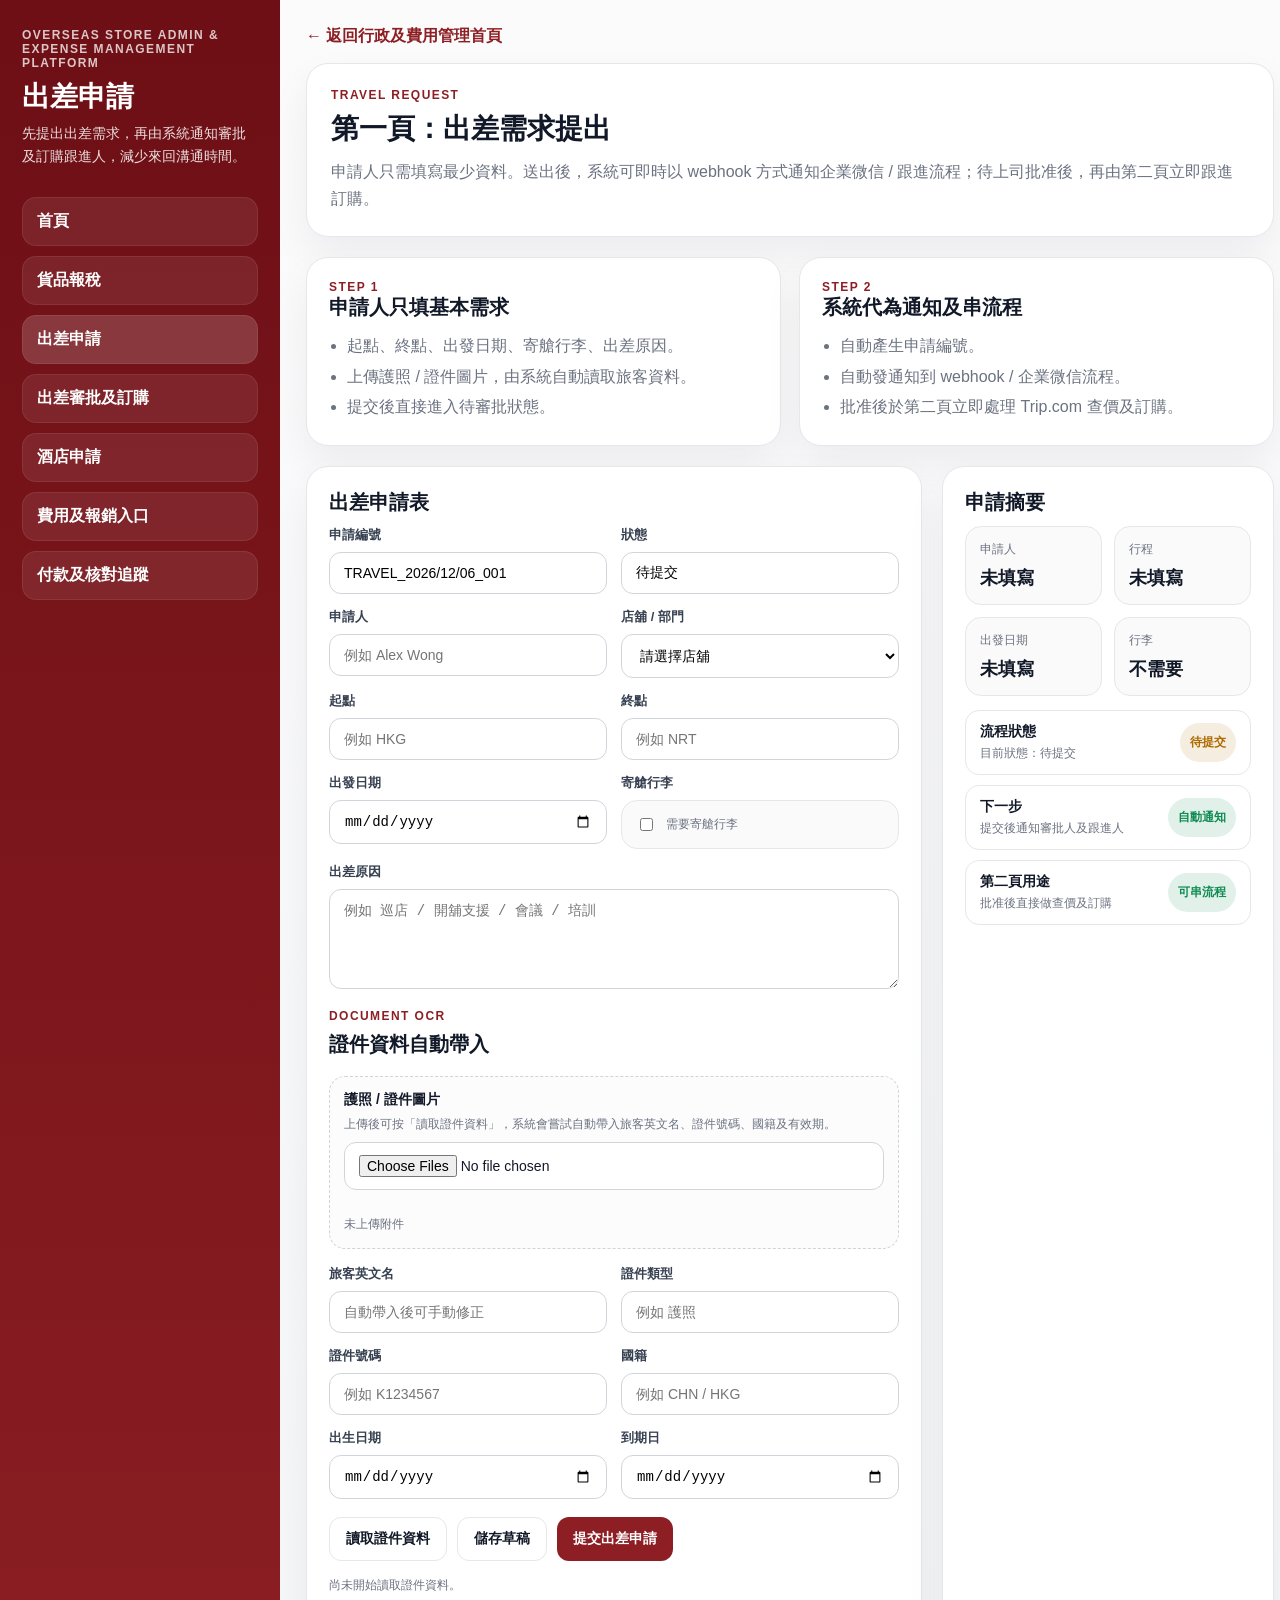
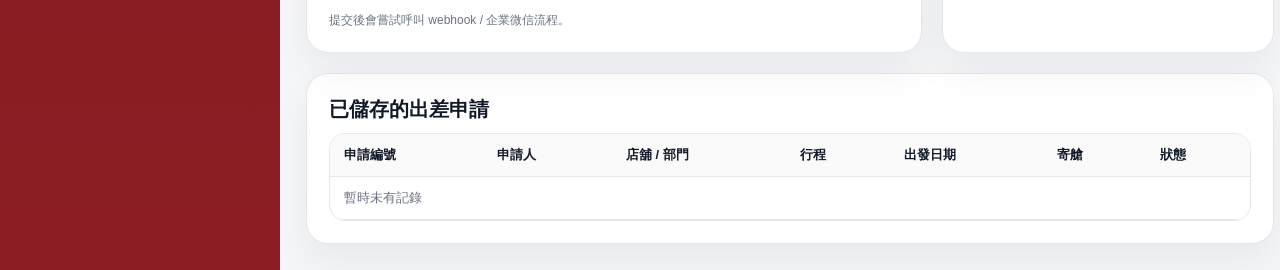
==== commit 714e7910: "Wire homepage and legacy flight page to new travel workflow" ====
--- a/modules/flight.html
+++ b/modules/flight.html
@@ -3,7 +3,8 @@
 <head>
   <meta charset="UTF-8" />
   <meta name="viewport" content="width=device-width, initial-scale=1.0" />
-  <title>機票申請｜海外分店行政及費用管理平台</title>
+  <meta http-equiv="refresh" content="1; url=travel-request.html" />
+  <title>機票申請入口已更新｜海外分店行政及費用管理平台</title>
   <link rel="stylesheet" href="../assets/css/styles.css" />
 </head>
 <body>
@@ -11,13 +12,14 @@
     <aside class="sidebar">
       <div class="brand-block">
         <div class="brand-en">Overseas Store Admin &amp; Expense Management Platform</div>
-        <h1>機票申請</h1>
-        <p>整理旅客資料、航班附件、訂票要求及報價記錄，方便後續預訂、審批與報銷跟進。</p>
+        <h1>機票申請入口已更新</h1>
+        <p>舊有機票申請頁已改為兩頁式出差流程，方便申請、審批及訂購跟進。</p>
       </div>
       <nav class="menu">
         <a class="menu-item" href="../index.html">首頁</a>
         <a class="menu-item" href="tax.html">貨品報稅</a>
-        <a class="menu-item active" href="flight.html">機票申請</a>
+        <a class="menu-item active" href="travel-request.html">出差申請</a>
+        <a class="menu-item" href="travel-approval-booking.html">出差審批及訂購</a>
         <a class="menu-item" href="hotel.html">酒店申請</a>
         <a class="menu-item" href="store-expense.html">費用及報銷入口</a>
         <a class="menu-item" href="payment-tracking.html">付款及核對追蹤</a>
@@ -28,639 +30,62 @@
       <a class="top-link" href="../index.html">← 返回行政及費用管理首頁</a>
 
       <section class="module-top">
-        <div class="module-eyebrow">Flight Request</div>
-        <h2>機票申請表</h2>
-        <p>申請編號會按填表當刻自動生成；完成上傳後，可整理附件內容並帶入主要欄位，同時可記錄 Trip.com / 攜程報價。</p>
+        <div class="module-eyebrow">Travel Workflow Updated</div>
+        <h2>機票申請入口已搬到新流程</h2>
+        <p>系統正在自動跳轉到「出差申請」頁。如未自動跳轉，可按下方按鈕繼續。</p>
       </section>
 
       <section class="panel-grid" style="margin-top:20px;">
         <div class="panel-card">
-          <div class="section-eyebrow">Booking Notes</div>
-          <h3>填表須知</h3>
+          <div class="section-eyebrow">Page 1</div>
+          <h3>出差申請</h3>
           <ul class="clean-list">
-            <li>請先填寫旅客資料、出發地、目的地及日期，之後再補充訂票要求。</li>
-            <li>如對直航、轉機、行李或時間有特別要求，請在「訂票要求」內填清楚。</li>
-            <li>查價後建議即時回填報價、航空公司及查價時間，方便後續比價與審批。</li>
+            <li>填寫起點、終點、出發日期、寄艙需求及出差原因。</li>
+            <li>上傳護照 / 證件圖片，系統可自動讀取基本資料。</li>
+            <li>提交後即進入待審批狀態。</li>
+          </ul>
+          <div class="button-row">
+            <a class="btn btn-primary" href="travel-request.html">前往出差申請</a>
+          </div>
+        </div>
+
+        <div class="panel-card">
+          <div class="section-eyebrow">Page 2</div>
+          <h3>出差審批及訂購</h3>
+          <ul class="clean-list">
+            <li>查看申請摘要與證件附件。</li>
+            <li>批准後可直接打開 Trip.com 做直航 / 轉機查價。</li>
+            <li>完成訂購後可再通知相關跟進人。</li>
+          </ul>
+          <div class="button-row">
+            <a class="btn btn-secondary" href="travel-approval-booking.html">前往審批及訂購</a>
+          </div>
+        </div>
+      </section>
+
+      <section class="panel-grid">
+        <div class="panel-card">
+          <div class="section-eyebrow">Why changed</div>
+          <h3>改動原因</h3>
+          <ul class="clean-list">
+            <li>申請人不需要再一次過填太多欄位。</li>
+            <li>上司批准後即可立即進入訂購，不用再來回溝通。</li>
+            <li>流程更適合之後接 webhook、Power Automate 及企業微信通知。</li>
           </ul>
         </div>
         <div class="panel-card">
-          <div class="section-eyebrow">Trip.com Workflow</div>
-          <h3>Trip.com / 攜程查價流程</h3>
-          <ul class="clean-list">
-            <li>先在此頁填好航線、日期及訂票要求。</li>
-            <li>按「產生查價摘要」後，再按「打開 Trip.com 航班頁」。</li>
-            <li>查價完成後，把票價、航空公司、是否直航及查價時間回填到「報價記錄」。</li>
-          </ul>
-        </div>
-      </section>
-
-      <div class="module-layout">
-        <section class="form-card">
-          <h3>申請資料</h3>
-          <div class="form-grid">
-            <div class="field"><label for="requestNo">申請編號</label><input id="requestNo" readonly /></div>
-            <div class="field"><label for="status">申請狀態</label><select id="status"></select></div>
-
-            <div class="field"><label for="applicant">申請人</label><input id="applicant" placeholder="例如 Alex Wong" /></div>
-            <div class="field"><label for="storeDept">店舖代碼</label><select id="storeDept"></select></div>
-
-            <div class="field"><label for="traveler">旅客姓名</label><input id="traveler" placeholder="例如 Kelly Lau" /></div>
-            <div class="field"><label for="passportName">護照英文名</label><input id="passportName" placeholder="例如 KELLY LAU" /></div>
-
-            <div class="field"><label for="passportNo">護照號碼</label><input id="passportNo" placeholder="例如 P1234567" /></div>
-            <div class="field"><label for="bookingReference">航空公司參考編號</label><input id="bookingReference" placeholder="例如 AB12CD" /></div>
-
-            <div class="field"><label for="airline">航空公司</label><input id="airline" placeholder="例如 Example Air" /></div>
-            <div class="field"><label for="cabinClass">艙等</label><input id="cabinClass" placeholder="例如 Economy" /></div>
-
-            <div class="field"><label for="outboundFlightNo">去程航班號</label><input id="outboundFlightNo" placeholder="例如 EX101" /></div>
-            <div class="field"><label for="returnFlightNo">回程航班號</label><input id="returnFlightNo" placeholder="例如 EX102" /></div>
-
-            <div class="field"><label for="fromCity">出發地</label><input id="fromCity" placeholder="例如 Hong Kong" /></div>
-            <div class="field"><label for="toCity">目的地</label><input id="toCity" placeholder="例如 Bangkok" /></div>
-
-            <div class="field"><label for="departDate">出發日期</label><input id="departDate" type="date" /></div>
-            <div class="field"><label for="returnDate">回程日期</label><input id="returnDate" type="date" /></div>
-
-            <div class="field"><label for="budget">預算金額</label><input id="budget" type="number" step="0.01" /></div>
-            <div class="field"><label for="currency">幣別</label><select id="currency"></select></div>
-
-            <div class="field"><label for="paymentOwner">實際付款方</label><select id="paymentOwner"></select></div>
-            <div class="field"><label for="advancePayerName">代付款人姓名</label><input id="advancePayerName" placeholder="例如 Mason Lee" /></div>
-
-            <div class="field"><label for="paidAmount">實際支付金額</label><input id="paidAmount" type="number" step="0.01" /></div>
-            <div class="field"><label for="reimbursementStatus">還款 / 報銷狀態</label><select id="reimbursementStatus"></select></div>
-
-            <div class="field"><label for="reimbursementDate">還款 / 報銷日期</label><input id="reimbursementDate" type="date" /></div>
-            <div class="field"><label for="paymentMethod">付款方式</label><input id="paymentMethod" placeholder="例如 公司卡" /></div>
-
-            <div class="field full"><label for="purpose">用途說明</label><textarea id="purpose" placeholder="例如 探店、開舖、支援工作等"></textarea></div>
-          </div>
-
-          <div class="section-eyebrow" style="margin-top:20px;">Booking Preference</div>
-          <h3 style="margin-top:8px;">訂票要求</h3>
-          <div class="form-grid">
-            <div class="field"><label for="tripType">旅程類型</label><select id="tripType"></select></div>
-            <div class="field"><label for="directnessPreference">直航要求</label><select id="directnessPreference"></select></div>
-
-            <div class="field"><label for="maxStops">可接受轉機次數</label><select id="maxStops"></select></div>
-            <div class="field"><label for="dateFlexibility">日期彈性</label><select id="dateFlexibility"></select></div>
-
-            <div class="field"><label for="departTimePreference">出發時段</label><select id="departTimePreference"></select></div>
-            <div class="field"><label for="returnTimePreference">回程時段</label><select id="returnTimePreference"></select></div>
-
-            <div class="field"><label for="baggageRequirement">寄艙行李</label><select id="baggageRequirement"></select></div>
-            <div class="field"><label for="baggageWeight">行李重量 / 備註</label><input id="baggageWeight" placeholder="例如 20kg / 23kg / 樣板箱" /></div>
-
-            <div class="field"><label for="preferredAirline">優先航空公司</label><input id="preferredAirline" placeholder="例如 CX / TG" /></div>
-            <div class="field"><label for="avoidAirline">避免航空公司</label><input id="avoidAirline" placeholder="例如 避免某航空公司" /></div>
-
-            <div class="field"><label for="latestArrivalTime">最晚到達時間</label><input id="latestArrivalTime" type="time" /></div>
-            <div class="field"><label for="redEyeAllowed">可否乘搭紅眼航班</label><select id="redEyeAllowed"></select></div>
-
-            <div class="field"><label for="ticketFlexibility">改票 / 退票要求</label><select id="ticketFlexibility"></select></div>
-            <div class="field full"><label for="bookingPreferenceNote">訂票要求備註</label><textarea id="bookingPreferenceNote" placeholder="例如 只限直航、上午內到埗、要包 1 件 23kg 行李，不接受過夜轉機"></textarea></div>
-          </div>
-
-          <div class="section-eyebrow" style="margin-top:20px;">Trip.com Search</div>
-          <h3 style="margin-top:8px;">Trip.com / 攜程查價摘要</h3>
-          <div class="form-grid">
-            <div class="field full"><label for="tripSearchSummary">查價摘要</label><textarea id="tripSearchSummary" readonly placeholder="按下方按鈕自動整理查價摘要"></textarea></div>
-            <div class="field full"><label for="tripSearchUrl">Trip.com 查價連結</label><input id="tripSearchUrl" readonly placeholder="系統會提供建議入口連結" /></div>
-          </div>
-          <div class="button-row">
-            <button class="btn btn-secondary" id="buildTripSummaryBtn" type="button">產生查價摘要</button>
-            <button class="btn btn-secondary" id="copyTripSummaryBtn" type="button">複製查價摘要</button>
-            <button class="btn btn-secondary" id="openTripBtn" type="button">打開 Trip.com 航班頁</button>
-          </div>
-          <div class="note" id="tripHint">打開前建議先產生摘要並複製，方便貼到 Trip.com / 攜程進行即時查價。</div>
-
-          <div class="section-eyebrow" style="margin-top:20px;">Quote Record</div>
-          <h3 style="margin-top:8px;">報價記錄</h3>
-          <div class="form-grid">
-            <div class="field"><label for="quotePlatform">報價平台</label><select id="quotePlatform"></select></div>
-            <div class="field"><label for="quoteTripType">報價類型</label><select id="quoteTripType"></select></div>
-
-            <div class="field"><label for="quoteAirline">報價航空公司</label><input id="quoteAirline" placeholder="例如 國泰航空" /></div>
-            <div class="field"><label for="quoteAmount">報價金額</label><input id="quoteAmount" type="number" step="0.01" /></div>
-
-            <div class="field"><label for="quoteCurrency">報價幣別</label><select id="quoteCurrency"></select></div>
-            <div class="field"><label for="quoteCheckedAt">查價時間</label><input id="quoteCheckedAt" type="datetime-local" /></div>
-
-            <div class="field"><label for="quoteBaggageIncluded">是否包含寄艙行李</label><select id="quoteBaggageIncluded"></select></div>
-            <div class="field"><label for="quoteRefundability">退改條款</label><input id="quoteRefundability" placeholder="例如 可改不可退 / 不可退改" /></div>
-
-            <div class="field full"><label for="quoteUrl">報價連結</label><input id="quoteUrl" placeholder="可貼上 Trip.com / 攜程 查價連結" /></div>
-            <div class="field full"><label for="quoteRemark">報價備註</label><textarea id="quoteRemark" placeholder="例如 直航、包 1 件 23kg 行李、凌晨機、不含手續費用等"></textarea></div>
-          </div>
-
-          <div class="upload-grid">
-            <div class="upload-box">
-              <h4>護照 / 身份證明</h4>
-              <p>供訂票核對旅客資料。</p>
-              <input id="passportFile" type="file" accept="image/*,.pdf" multiple />
-              <div class="preview-grid" id="passportPreview"></div>
-            </div>
-
-            <div class="upload-box">
-              <h4>航班詳情 / 行程附件</h4>
-              <p>例如航班截圖、行程單、批准文件等。</p>
-              <input id="itineraryFile" type="file" accept="image/*,.pdf" multiple />
-              <div class="preview-grid" id="itineraryPreview"></div>
-            </div>
-
-            <div class="upload-box">
-              <h4>付款證明</h4>
-              <p>例如付款頁面截圖或交易證明。</p>
-              <input id="paymentFile" type="file" accept="image/*,.pdf" multiple />
-              <div class="preview-grid" id="paymentPreview"></div>
-            </div>
-          </div>
-
-          <div class="button-row">
-            <button class="btn btn-secondary" id="ocrBtn" type="button">整理附件內容</button>
-            <button class="btn btn-primary" id="saveBtn" type="button">儲存案件記錄</button>
-            <button class="btn btn-secondary" id="exportBtn" type="button">匯出案件 CSV</button>
-          </div>
-          <div class="note" id="ocrStatus">系統會按附件內容整理常見資料，請在提交前再次核對。</div>
-        </section>
-
-        <aside class="status-card">
-          <h3>申請摘要</h3>
-          <div class="summary-grid">
-            <div class="summary-box"><span>旅客</span><strong id="travelerSummary">未填寫</strong></div>
-            <div class="summary-box"><span>行程</span><strong id="tripSummary">未填寫</strong></div>
-            <div class="summary-box"><span>付款</span><strong id="paymentSummary">未填寫</strong></div>
-            <div class="summary-box"><span>參考編號</span><strong id="bookingSummary">未填寫</strong></div>
-          </div>
-          <div class="status-list">
-            <div class="status-item">
-              <div><strong>護照 / 身份證明</strong><span id="passportMeta">未上傳</span></div>
-              <div id="passportBadge" class="badge warn">待上傳</div>
-            </div>
-            <div class="status-item">
-              <div><strong>航班詳情 / 行程附件</strong><span id="itineraryMeta">未上傳</span></div>
-              <div id="itineraryBadge" class="badge warn">待上傳</div>
-            </div>
-            <div class="status-item">
-              <div><strong>付款證明</strong><span id="paymentMeta">未上傳</span></div>
-              <div id="paymentBadge" class="badge warn">待上傳</div>
-            </div>
-          </div>
-        </aside>
-      </div>
-
-      <section class="table-card">
-        <h3>案件記錄</h3>
-        <div class="table-wrap">
-          <table>
-            <thead>
-              <tr>
-                <th>申請編號</th>
-                <th>店舖</th>
-                <th>旅客</th>
-                <th>參考編號</th>
-                <th>行程</th>
-                <th>預算</th>
-                <th>實付</th>
-                <th>付款方</th>
-                <th>報銷狀態</th>
-                <th>狀態</th>
-              </tr>
-            </thead>
-            <tbody id="recordsBody">
-              <tr><td colspan="10" class="empty-cell">暫時未有記錄</td></tr>
-            </tbody>
-          </table>
+          <div class="section-eyebrow">Redirect</div>
+          <h3>自動轉址</h3>
+          <p class="note">此頁會於 1 秒後自動前往 <strong>travel-request.html</strong>。如瀏覽器阻止轉址，可手動按上方按鈕。</p>
         </div>
       </section>
     </main>
   </div>
 
-  <script src="../assets/js/app.js"></script>
-  <script src="../assets/js/form-options.js"></script>
   <script>
-    const MODULE_LABEL = '機票申請';
-    const MODULE_KEY = 'flight';
-
-    const requestNoEl = document.getElementById('requestNo');
-    const recordsBody = document.getElementById('recordsBody');
-    const ocrStatus = document.getElementById('ocrStatus');
-
-    const travelerSummary = document.getElementById('travelerSummary');
-    const tripSummary = document.getElementById('tripSummary');
-    const paymentSummary = document.getElementById('paymentSummary');
-    const bookingSummary = document.getElementById('bookingSummary');
-
-    const fileStore = { passport: [], itinerary: [], payment: [] };
-    const previewMap = {
-      passport: document.getElementById('passportPreview'),
-      itinerary: document.getElementById('itineraryPreview'),
-      payment: document.getElementById('paymentPreview')
-    };
-    const metaMap = {
-      passport: document.getElementById('passportMeta'),
-      itinerary: document.getElementById('itineraryMeta'),
-      payment: document.getElementById('paymentMeta')
-    };
-    const badgeMap = {
-      passport: document.getElementById('passportBadge'),
-      itinerary: document.getElementById('itineraryBadge'),
-      payment: document.getElementById('paymentBadge')
-    };
-
-    FormOptions.bindSelects({
-      statusId: 'status',
-      statusGroup: 'flight',
-      storeId: 'storeDept',
-      currencyId: 'currency',
-      reimbursementId: 'reimbursementStatus',
-      paymentOwnerId: 'paymentOwner'
-    });
-
-    function fillSimpleSelect(id, items, placeholder = null) {
-      FormOptions.fillSelect(document.getElementById(id), items, { placeholder });
-    }
-
-    fillSimpleSelect('tripType', ['單程', '來回', '多程']);
-    fillSimpleSelect('directnessPreference', ['不限', '優先直航', '只限直航']);
-    fillSimpleSelect('maxStops', ['不限', '不接受轉機', '最多 1 次', '最多 2 次']);
-    fillSimpleSelect('dateFlexibility', ['固定日期', '前後 1 天可接受', '前後 2 天可接受']);
-    fillSimpleSelect('departTimePreference', ['不限', '上午', '下午', '晚上', '避免凌晨']);
-    fillSimpleSelect('returnTimePreference', ['不限', '上午', '下午', '晚上', '避免凌晨']);
-    fillSimpleSelect('baggageRequirement', ['不需要', '需要寄艙行李', '可後補購買']);
-    fillSimpleSelect('redEyeAllowed', ['可以', '不可以', '盡量避免']);
-    fillSimpleSelect('ticketFlexibility', ['不限', '可改票優先', '可退票優先']);
-    fillSimpleSelect('quotePlatform', ['Trip.com', '攜程', '航空公司官網', '其他']);
-    fillSimpleSelect('quoteTripType', ['單程', '來回', '多程']);
-    fillSimpleSelect('quoteCurrency', window.FORM_OPTIONS.currencies);
-    fillSimpleSelect('quoteBaggageIncluded', ['未知', '是', '否']);
-
-    function setBadge(el, text, type) {
-      el.className = `badge ${type}`;
-      el.textContent = text;
-    }
-
-    function readFileAsDataURL(file) {
-      return new Promise((resolve, reject) => {
-        const reader = new FileReader();
-        reader.onload = () => resolve(reader.result);
-        reader.onerror = reject;
-        reader.readAsDataURL(file);
-      });
-    }
-
-    async function handleFiles(type, files) {
-      const items = [];
-      for (const file of files) {
-        items.push({ name: file.name, dataUrl: await readFileAsDataURL(file) });
-      }
-      fileStore[type] = items;
-      previewMap[type].innerHTML = items.map(row => `<img src="${row.dataUrl}" alt="${row.name}">`).join('');
-      metaMap[type].textContent = items.length ? `${items.length} 個檔案` : '未上傳';
-      setBadge(badgeMap[type], items.length ? '已上傳' : '待上傳', items.length ? 'ok' : 'warn');
-    }
-
-    function parseFlightData(passportText, itineraryText, paymentText) {
-      const data = {};
-
-      const mrzName = AppUtils.parseMrzName(passportText);
-      if (mrzName) {
-        data.passportName = mrzName;
-        data.traveler = mrzName;
-      }
-
-      const passportNo = passportText.match(/\b([A-Z]\d{7,8})\b/);
-      if (passportNo) data.passportNo = passportNo[1];
-
-      const booking = itineraryText.match(/(?:參考編號|reference|booking|pnr)\s*[:：]?\s*([A-Z0-9]{5,8})/i);
-      if (booking) data.bookingReference = booking[1].toUpperCase();
-
-      const airlineLine = itineraryText.match(/([A-Z][A-Za-z .&-]{2,40})\s+([A-Z]{1,3}\s?\d{2,4})\s+(Economy|Business|Premium Economy|First)/i);
-      if (airlineLine) {
-        data.airline = airlineLine[1].trim();
-        data.outboundFlightNo = airlineLine[2].replace(/\s+/g, '');
-        data.cabinClass = airlineLine[3];
-      }
-
-      const flightNos = [...itineraryText.matchAll(/\b([A-Z]{1,3}\s?\d{2,4})\b/g)].map(match => match[1].replace(/\s+/g, ''));
-      if (flightNos[0]) data.outboundFlightNo = flightNos[0];
-      if (flightNos[1]) data.returnFlightNo = flightNos[1];
-
-      const routeMatches = AppUtils.uniqueBy(
-        [...itineraryText.matchAll(/([A-Za-z\u4e00-\u9fff]{2,20})\s*\(([A-Z]{3})\)/g)].map(match => ({
-          city: match[1],
-          code: match[2]
-        })),
-        item => item.code
-      );
-      if (routeMatches[0]) data.fromCity = routeMatches[0].city;
-      if (routeMatches[1]) data.toCity = routeMatches[1].city;
-
-      const dates = AppUtils.extractDates(itineraryText);
-      if (dates[0]) data.departDate = dates[0];
-      if (dates[1]) data.returnDate = dates[1];
-
-      const cabin = itineraryText.match(/\b(Economy|Business|Premium Economy|First)\b/i);
-      if (cabin) data.cabinClass = cabin[1];
-
-      const totalMoney = AppUtils.findMoneyByKeywords(paymentText, ['總金額', 'total', 'amount']) || AppUtils.largestMoney(paymentText);
-      if (totalMoney) {
-        data.currency = totalMoney.currency;
-        data.paidAmount = totalMoney.amount;
-      }
-
-      return data;
-    }
-
-    function applyFlightData(data) {
-      AppUtils.setInputValue(document.getElementById('passportName'), data.passportName);
-      AppUtils.setInputValue(document.getElementById('traveler'), data.traveler);
-      AppUtils.setInputValue(document.getElementById('passportNo'), data.passportNo);
-      AppUtils.setInputValue(document.getElementById('bookingReference'), data.bookingReference);
-      AppUtils.setInputValue(document.getElementById('airline'), data.airline);
-      AppUtils.setInputValue(document.getElementById('cabinClass'), data.cabinClass);
-      AppUtils.setInputValue(document.getElementById('outboundFlightNo'), data.outboundFlightNo);
-      AppUtils.setInputValue(document.getElementById('returnFlightNo'), data.returnFlightNo);
-      AppUtils.setInputValue(document.getElementById('fromCity'), data.fromCity);
-      AppUtils.setInputValue(document.getElementById('toCity'), data.toCity);
-      AppUtils.setInputValue(document.getElementById('departDate'), data.departDate);
-      AppUtils.setInputValue(document.getElementById('returnDate'), data.returnDate);
-      AppUtils.setInputValue(document.getElementById('currency'), data.currency);
-      AppUtils.setInputValue(document.getElementById('paidAmount'), data.paidAmount);
-
-      if (!document.getElementById('budget').value && data.paidAmount) {
-        AppUtils.setInputValue(document.getElementById('budget'), data.paidAmount);
-      }
-    }
-
-    function buildTripSearchSummary() {
-      const tripType = document.getElementById('tripType').value;
-      const fromCity = document.getElementById('fromCity').value.trim();
-      const toCity = document.getElementById('toCity').value.trim();
-      const departDate = document.getElementById('departDate').value;
-      const returnDate = document.getElementById('returnDate').value;
-      const directnessPreference = document.getElementById('directnessPreference').value;
-      const maxStops = document.getElementById('maxStops').value;
-      const departTimePreference = document.getElementById('departTimePreference').value;
-      const returnTimePreference = document.getElementById('returnTimePreference').value;
-      const baggageRequirement = document.getElementById('baggageRequirement').value;
-      const baggageWeight = document.getElementById('baggageWeight').value.trim();
-      const preferredAirline = document.getElementById('preferredAirline').value.trim();
-      const avoidAirline = document.getElementById('avoidAirline').value.trim();
-      const latestArrivalTime = document.getElementById('latestArrivalTime').value;
-      const redEyeAllowed = document.getElementById('redEyeAllowed').value;
-      const ticketFlexibility = document.getElementById('ticketFlexibility').value;
-      const bookingPreferenceNote = document.getElementById('bookingPreferenceNote').value.trim();
-
-      const lines = [
-        `旅程類型：${tripType || '未填寫'}`,
-        `航線：${fromCity || '未填'} → ${toCity || '未填'}`,
-        `出發日期：${departDate || '未填寫'}`,
-      ];
-
-      if (tripType !== '單程') {
-        lines.push(`回程日期：${returnDate || '未填寫'}`);
-      }
-
-      lines.push(
-        `直航要求：${directnessPreference || '未填寫'}`,
-        `可接受轉機次數：${maxStops || '未填寫'}`,
-        `出發時段：${departTimePreference || '未填寫'}`,
-        `回程時段：${returnTimePreference || '未填寫'}`,
-        `寄艙行李：${baggageRequirement || '未填寫'}${baggageWeight ? `（${baggageWeight}）` : ''}`,
-        `可否乘搭紅眼航班：${redEyeAllowed || '未填寫'}`,
-        `改票 / 退票要求：${ticketFlexibility || '未填寫'}`
-      );
-
-      if (latestArrivalTime) lines.push(`最晚到達時間：${latestArrivalTime}`);
-      if (preferredAirline) lines.push(`優先航空公司：${preferredAirline}`);
-      if (avoidAirline) lines.push(`避免航空公司：${avoidAirline}`);
-      if (bookingPreferenceNote) lines.push(`備註：${bookingPreferenceNote}`);
-
-      const text = lines.join('\n');
-      document.getElementById('tripSearchSummary').value = text;
-      return text;
-    }
-
-    function buildTripSearchUrl() {
-      const fromCity = document.getElementById('fromCity').value.trim();
-      const toCity = document.getElementById('toCity').value.trim();
-      const departDate = document.getElementById('departDate').value;
-      const returnDate = document.getElementById('returnDate').value;
-      const tripType = document.getElementById('tripType').value;
-
-      const params = new URLSearchParams();
-      if (fromCity) params.set('from', fromCity);
-      if (toCity) params.set('to', toCity);
-      if (departDate) params.set('departDate', departDate);
-      if (returnDate) params.set('returnDate', returnDate);
-      if (tripType) params.set('tripType', tripType);
-
-      const url = `https://hk.trip.com/flights/?${params.toString()}`;
-      document.getElementById('tripSearchUrl').value = url;
-      return url;
-    }
-
-    function buildPayload() {
-      AppUtils.ensureRequestNo(requestNoEl, MODULE_LABEL, MODULE_KEY);
-
-      return {
-        moduleType: MODULE_LABEL,
-        requestNo: requestNoEl.value.trim(),
-        status: document.getElementById('status').value,
-        applicant: document.getElementById('applicant').value.trim(),
-        storeDept: document.getElementById('storeDept').value.trim(),
-
-        traveler: document.getElementById('traveler').value.trim(),
-        passportName: document.getElementById('passportName').value.trim(),
-        passportNo: document.getElementById('passportNo').value.trim(),
-        bookingReference: document.getElementById('bookingReference').value.trim(),
-        airline: document.getElementById('airline').value.trim(),
-        cabinClass: document.getElementById('cabinClass').value.trim(),
-        outboundFlightNo: document.getElementById('outboundFlightNo').value.trim(),
-        returnFlightNo: document.getElementById('returnFlightNo').value.trim(),
-        fromCity: document.getElementById('fromCity').value.trim(),
-        toCity: document.getElementById('toCity').value.trim(),
-        departDate: document.getElementById('departDate').value,
-        returnDate: document.getElementById('returnDate').value,
-        budget: Number(document.getElementById('budget').value || 0),
-        currency: document.getElementById('currency').value,
-
-        paymentOwner: document.getElementById('paymentOwner').value,
-        advancePayerName: document.getElementById('advancePayerName').value.trim(),
-        paidAmount: Number(document.getElementById('paidAmount').value || 0),
-        reimbursementStatus: document.getElementById('reimbursementStatus').value,
-        reimbursementDate: document.getElementById('reimbursementDate').value,
-        paymentMethod: document.getElementById('paymentMethod').value.trim(),
-        purpose: document.getElementById('purpose').value.trim(),
-
-        tripType: document.getElementById('tripType').value,
-        directnessPreference: document.getElementById('directnessPreference').value,
-        maxStops: document.getElementById('maxStops').value,
-        dateFlexibility: document.getElementById('dateFlexibility').value,
-        departTimePreference: document.getElementById('departTimePreference').value,
-        returnTimePreference: document.getElementById('returnTimePreference').value,
-        baggageRequirement: document.getElementById('baggageRequirement').value,
-        baggageWeight: document.getElementById('baggageWeight').value.trim(),
-        preferredAirline: document.getElementById('preferredAirline').value.trim(),
-        avoidAirline: document.getElementById('avoidAirline').value.trim(),
-        latestArrivalTime: document.getElementById('latestArrivalTime').value,
-        redEyeAllowed: document.getElementById('redEyeAllowed').value,
-        ticketFlexibility: document.getElementById('ticketFlexibility').value,
-        bookingPreferenceNote: document.getElementById('bookingPreferenceNote').value.trim(),
-
-        tripSearchSummary: document.getElementById('tripSearchSummary').value.trim(),
-        tripSearchUrl: document.getElementById('tripSearchUrl').value.trim(),
-
-        quotePlatform: document.getElementById('quotePlatform').value,
-        quoteTripType: document.getElementById('quoteTripType').value,
-        quoteAirline: document.getElementById('quoteAirline').value.trim(),
-        quoteAmount: Number(document.getElementById('quoteAmount').value || 0),
-        quoteCurrency: document.getElementById('quoteCurrency').value,
-        quoteCheckedAt: document.getElementById('quoteCheckedAt').value,
-        quoteBaggageIncluded: document.getElementById('quoteBaggageIncluded').value,
-        quoteRefundability: document.getElementById('quoteRefundability').value.trim(),
-        quoteUrl: document.getElementById('quoteUrl').value.trim(),
-        quoteRemark: document.getElementById('quoteRemark').value.trim(),
-
-        files: fileStore,
-        createdAt: new Date().toISOString()
-      };
-    }
-
-    function refreshSummary() {
-      travelerSummary.textContent = document.getElementById('traveler').value.trim() || '未填寫';
-
-      const fromCity = document.getElementById('fromCity').value.trim();
-      const toCity = document.getElementById('toCity').value.trim();
-      tripSummary.textContent = fromCity && toCity ? `${fromCity} → ${toCity}` : '未填寫';
-
-      const paymentOwner = document.getElementById('paymentOwner').value;
-      const paidAmount = Number(document.getElementById('paidAmount').value || 0);
-      paymentSummary.textContent = paidAmount > 0 ? `${paymentOwner} / ${AppUtils.money(paidAmount)}` : (paymentOwner || '未填寫');
-
-      bookingSummary.textContent = document.getElementById('bookingReference').value.trim() || '未填寫';
-    }
-
-    function renderRecords() {
-      const rows = AppUtils.loadRecords(MODULE_KEY);
-      recordsBody.innerHTML = rows.length
-        ? rows.map(row => `
-          <tr>
-            <td>${AppUtils.escapeHtml(row.requestNo || '')}</td>
-            <td>${AppUtils.escapeHtml(row.storeDept || '')}</td>
-            <td>${AppUtils.escapeHtml(row.traveler || '')}</td>
-            <td>${AppUtils.escapeHtml(row.bookingReference || '')}</td>
-            <td>${AppUtils.escapeHtml(row.fromCity || '')} → ${AppUtils.escapeHtml(row.toCity || '')}</td>
-            <td>${AppUtils.escapeHtml(AppUtils.money(row.budget))} ${AppUtils.escapeHtml(row.currency || '')}</td>
-            <td>${AppUtils.escapeHtml(AppUtils.money(row.paidAmount || 0))}</td>
-            <td>${AppUtils.escapeHtml(row.paymentOwner || '')}</td>
-            <td>${AppUtils.escapeHtml(row.reimbursementStatus || '')}</td>
-            <td>${AppUtils.escapeHtml(row.status || '')}</td>
-          </tr>
-        `).join('')
-        : '<tr><td colspan="10" class="empty-cell">暫時未有記錄</td></tr>';
-    }
-
-    document.querySelectorAll('input, select, textarea').forEach(el => {
-      el.addEventListener('input', refreshSummary);
-      el.addEventListener('change', refreshSummary);
-    });
-
-    document.getElementById('passportFile').addEventListener('change', e => handleFiles('passport', e.target.files));
-    document.getElementById('itineraryFile').addEventListener('change', e => handleFiles('itinerary', e.target.files));
-    document.getElementById('paymentFile').addEventListener('change', e => handleFiles('payment', e.target.files));
-
-    document.getElementById('ocrBtn').addEventListener('click', async () => {
-      if (!fileStore.passport.length && !fileStore.itinerary.length && !fileStore.payment.length) {
-        ocrStatus.textContent = '請先上傳附件，再開始整理。';
-        return;
-      }
-
-      try {
-        const passportResults = await AppUtils.recognizeFiles(fileStore.passport, ocrStatus);
-        const itineraryResults = await AppUtils.recognizeFiles(fileStore.itinerary, ocrStatus);
-        const paymentResults = await AppUtils.recognizeFiles(fileStore.payment, ocrStatus);
-
-        const data = parseFlightData(
-          passportResults.map(r => r.text).join('\n'),
-          itineraryResults.map(r => r.text).join('\n'),
-          paymentResults.map(r => r.text).join('\n')
-        );
-
-        applyFlightData(data);
-        refreshSummary();
-        ocrStatus.textContent = '內容整理完成，請再核對資料。';
-      } catch (error) {
-        ocrStatus.textContent = '內容整理未完成，請稍後再試或手動補回。';
-      }
-    });
-
-    document.getElementById('buildTripSummaryBtn').addEventListener('click', () => {
-      buildTripSearchSummary();
-      buildTripSearchUrl();
-      document.getElementById('tripHint').textContent = '已更新查價摘要及建議連結。';
-    });
-
-    document.getElementById('copyTripSummaryBtn').addEventListener('click', async () => {
-      const text = document.getElementById('tripSearchSummary').value || buildTripSearchSummary();
-      try {
-        await navigator.clipboard.writeText(text);
-        document.getElementById('tripHint').textContent = '已複製查價摘要。';
-      } catch (error) {
-        document.getElementById('tripHint').textContent = '未能直接複製，請手動複製文字。';
-      }
-    });
-
-    document.getElementById('openTripBtn').addEventListener('click', () => {
-      const url = document.getElementById('tripSearchUrl').value || buildTripSearchUrl();
-      window.open(url, '_blank');
-    });
-
-    document.getElementById('saveBtn').addEventListener('click', () => {
-      buildTripSearchSummary();
-      buildTripSearchUrl();
-      AppUtils.ensureRequestNo(requestNoEl, MODULE_LABEL, MODULE_KEY);
-      AppUtils.saveRecord(MODULE_KEY, buildPayload());
-      renderRecords();
-      alert('已儲存案件記錄。');
-    });
-
-    document.getElementById('exportBtn').addEventListener('click', () => {
-      const rows = AppUtils.loadRecords(MODULE_KEY);
-      if (!rows.length) {
-        alert('未有記錄可以匯出。');
-        return;
-      }
-
-      AppUtils.exportCsv(
-        'flight-requests.csv',
-        [
-          '申請編號','店舖代碼','申請人','旅客','護照英文名','護照號碼','航空公司','參考編號',
-          '去程航班號','回程航班號','出發地','目的地','出發日期','回程日期','預算','幣別',
-          '實際付款方','代付款人姓名','實際支付金額','還款/報銷狀態','還款/報銷日期',
-          '付款方式','旅程類型','直航要求','可接受轉機次數','寄艙行李','行李重量/備註',
-          '查價摘要','查價連結','報價平台','報價航空公司','報價金額','報價幣別','查價時間',
-          '是否包含寄艙行李','退改條款','報價連結','報價備註','狀態','建立時間'
-        ],
-        rows.map(row => [
-          row.requestNo, row.storeDept, row.applicant, row.traveler, row.passportName, row.passportNo,
-          row.airline, row.bookingReference, row.outboundFlightNo, row.returnFlightNo, row.fromCity,
-          row.toCity, row.departDate, row.returnDate, row.budget, row.currency, row.paymentOwner,
-          row.advancePayerName, row.paidAmount, row.reimbursementStatus, row.reimbursementDate,
-          row.paymentMethod, row.tripType, row.directnessPreference, row.maxStops, row.baggageRequirement,
-          row.baggageWeight, row.tripSearchSummary, row.tripSearchUrl, row.quotePlatform, row.quoteAirline,
-          row.quoteAmount, row.quoteCurrency, row.quoteCheckedAt, row.quoteBaggageIncluded,
-          row.quoteRefundability, row.quoteUrl, row.quoteRemark, row.status, row.createdAt
-        ])
-      );
-    });
-
-    AppUtils.ensureRequestNo(requestNoEl, MODULE_LABEL, MODULE_KEY);
-    buildTripSearchUrl();
-    refreshSummary();
-    renderRecords();
+    setTimeout(function () {
+      window.location.replace('travel-request.html');
+    }, 1000);
   </script>
 </body>
 </html>
